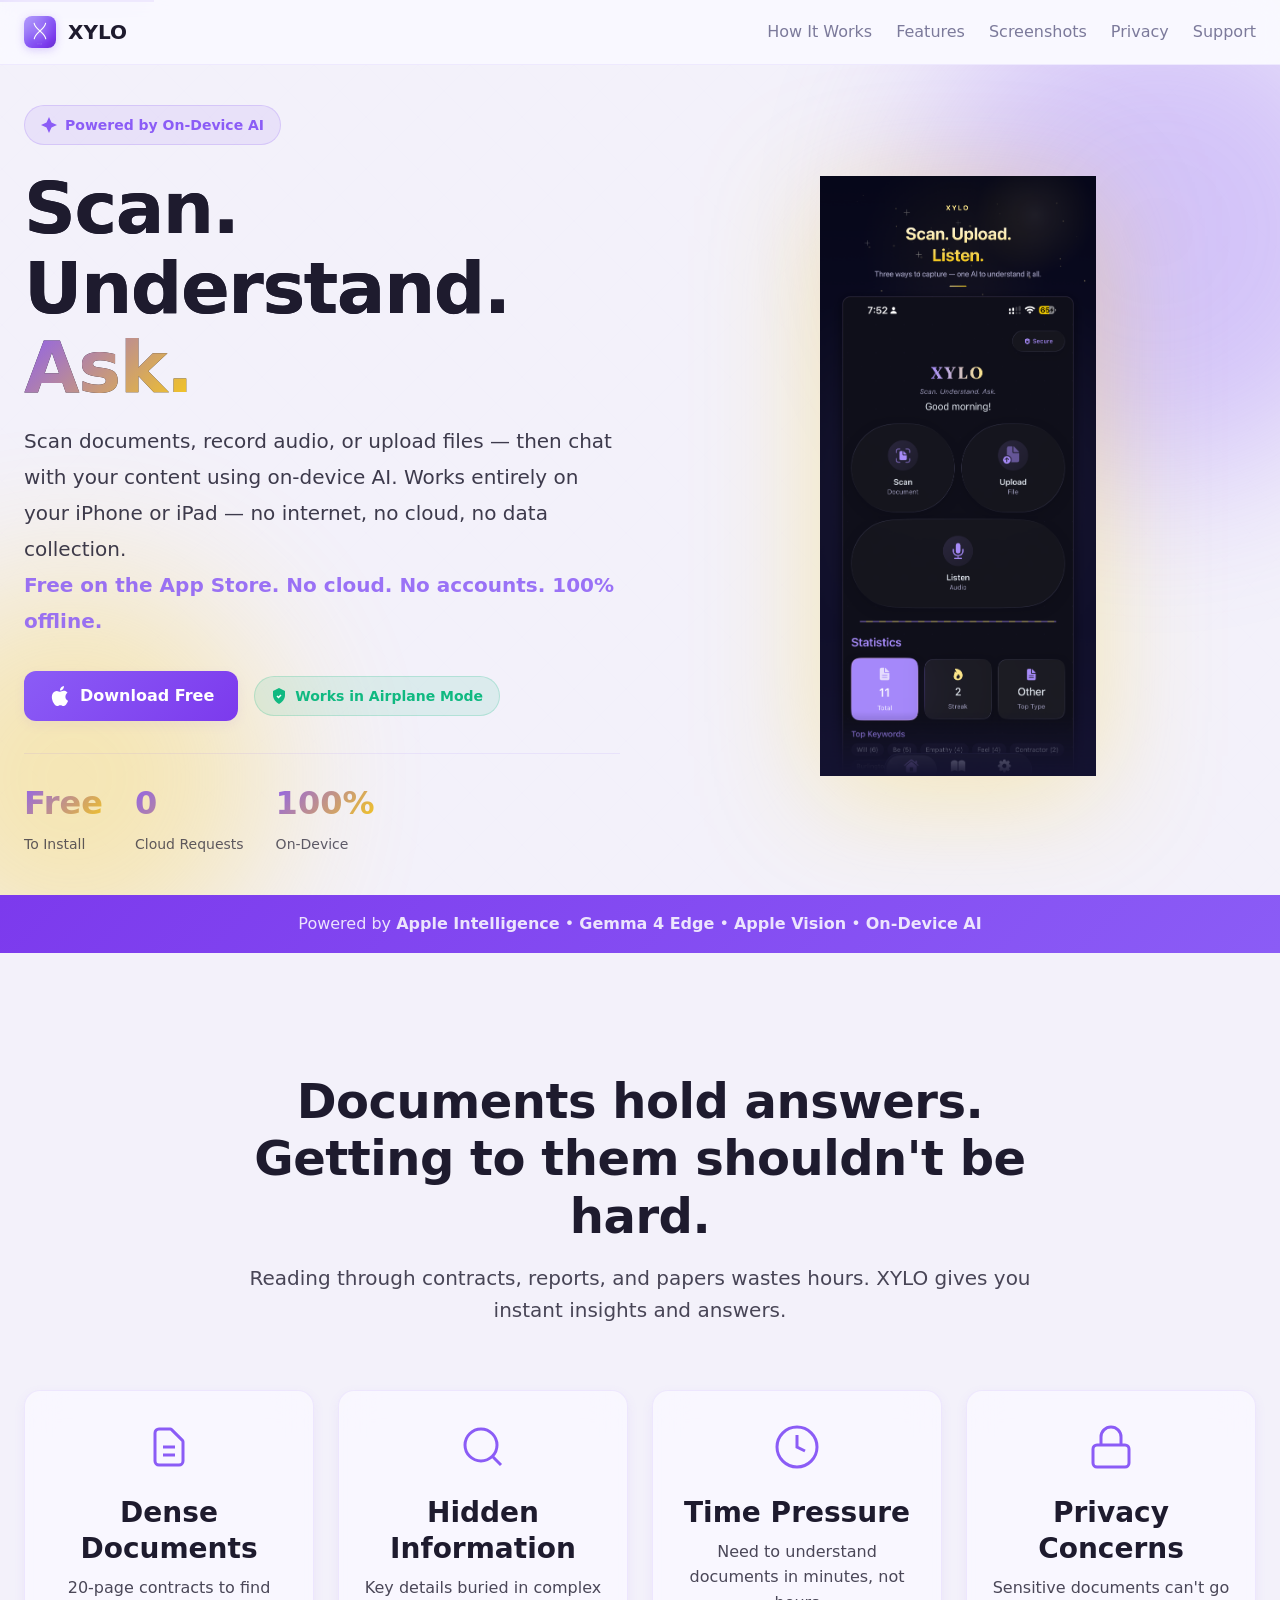
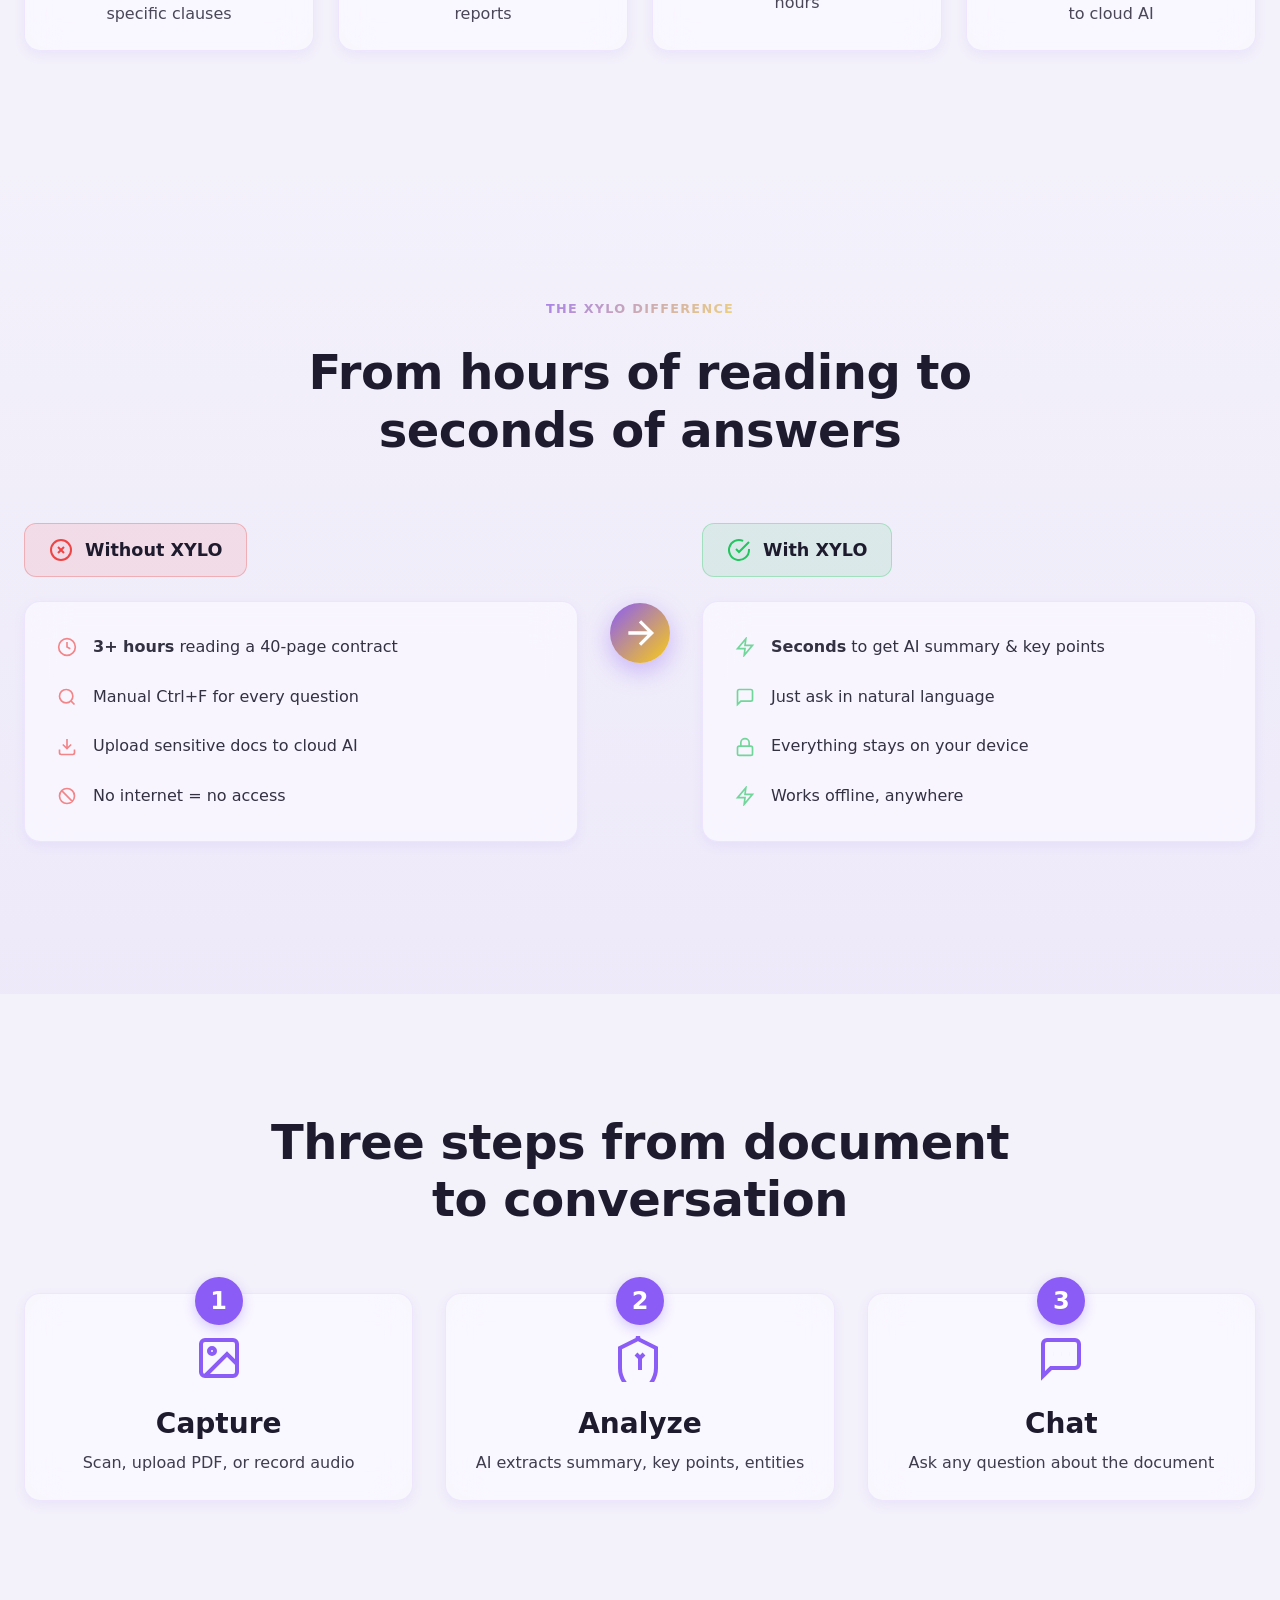
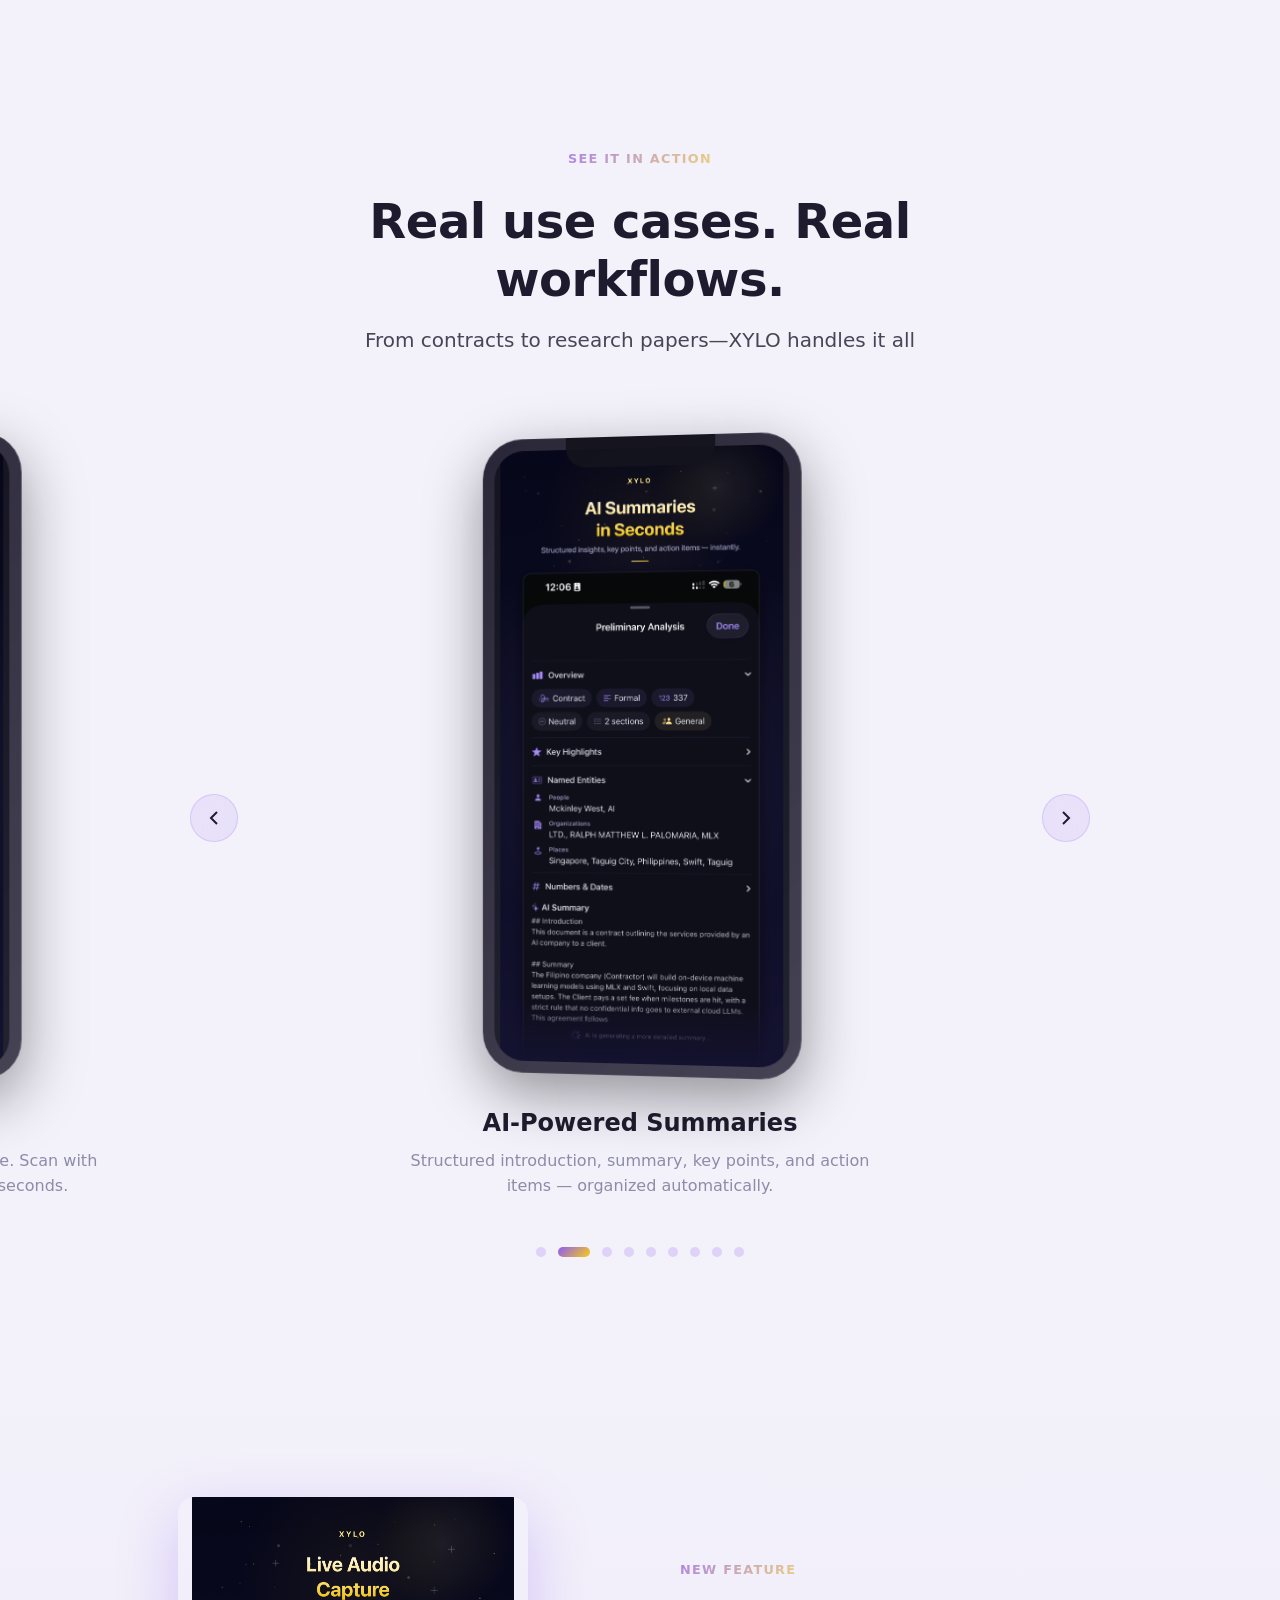
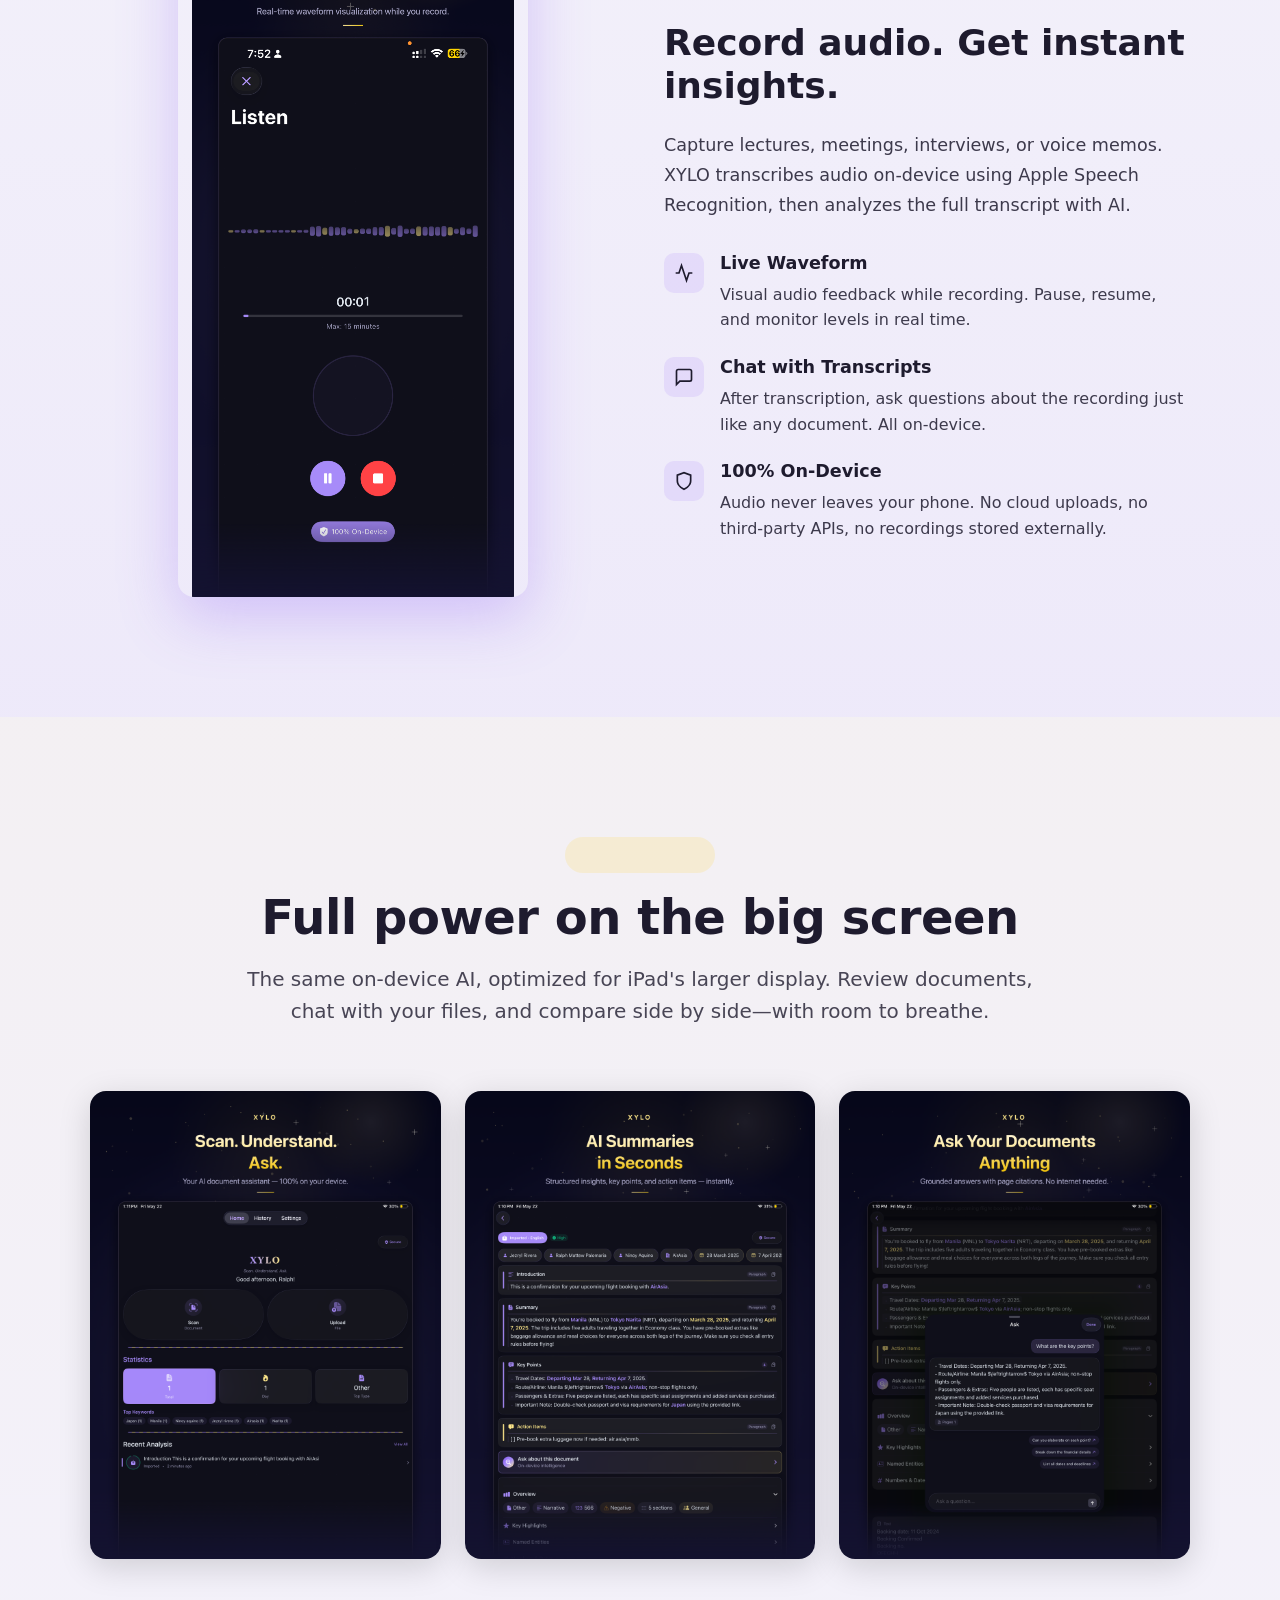
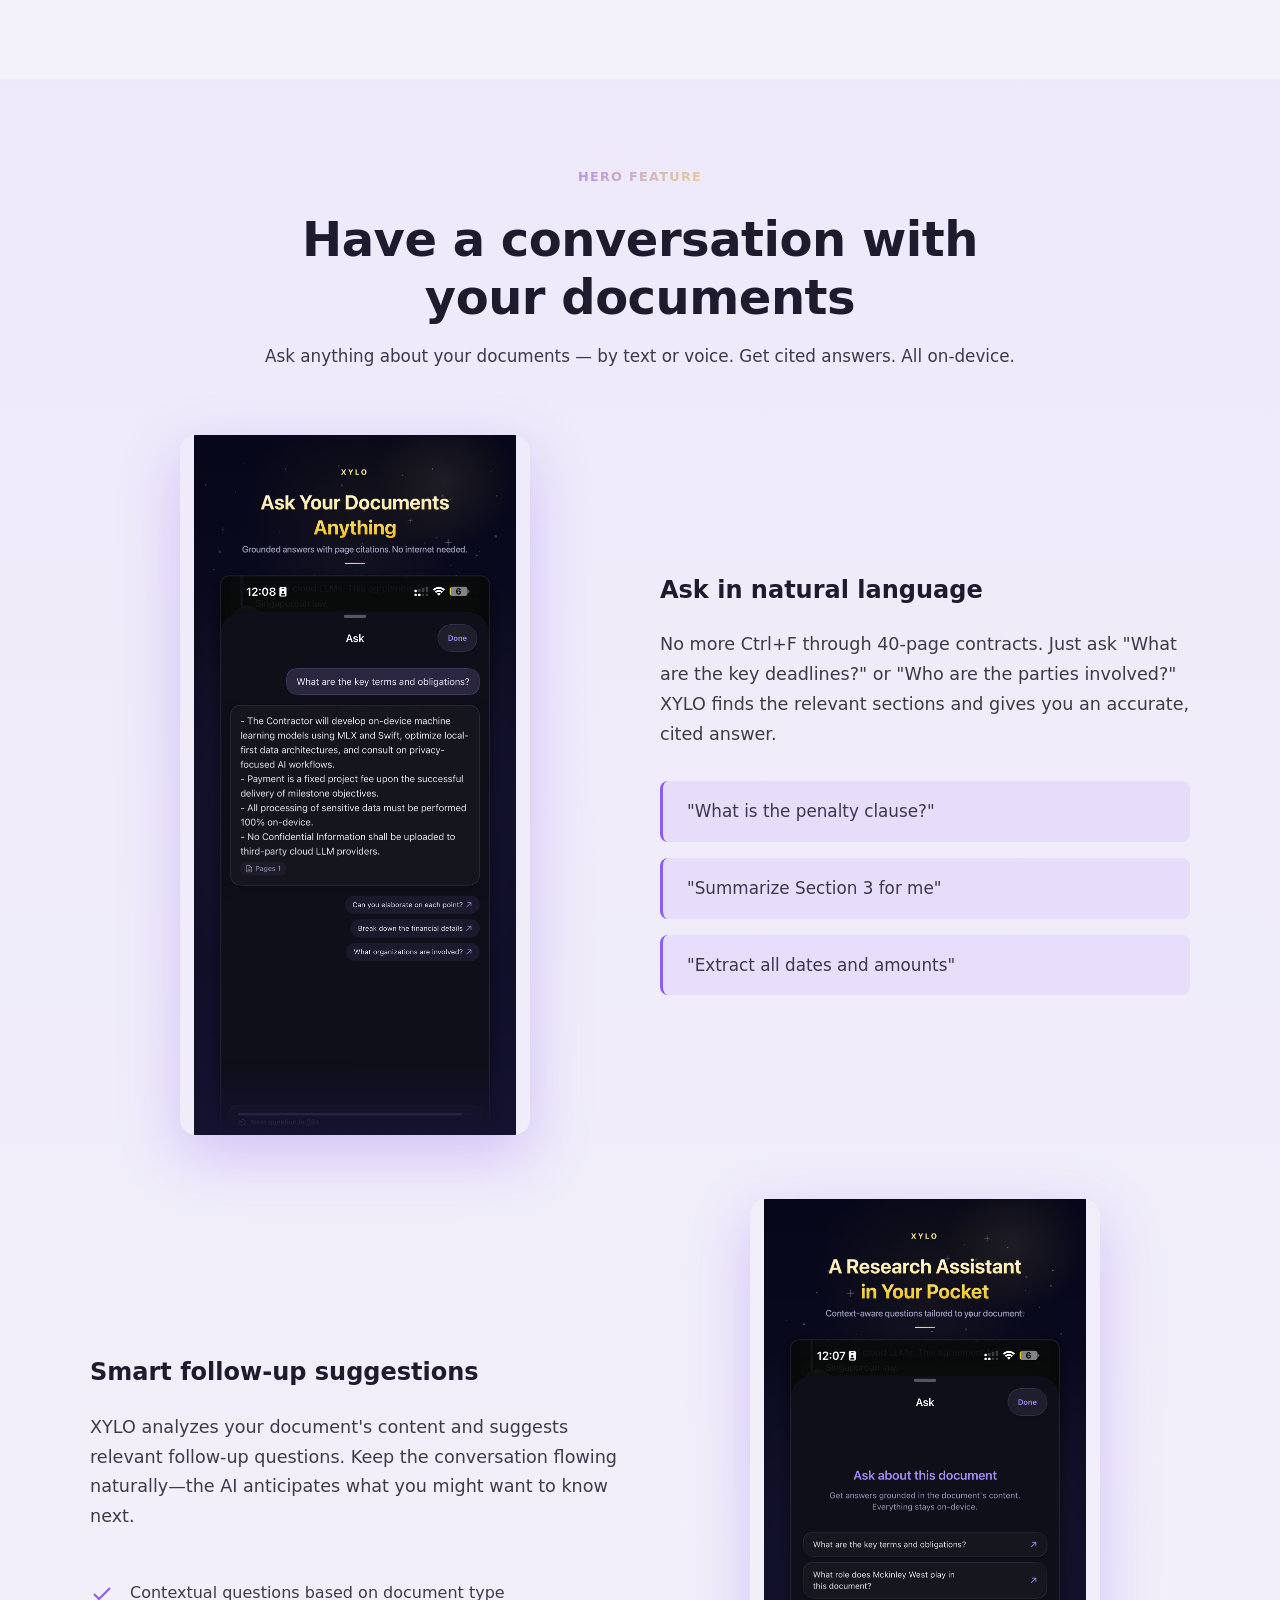
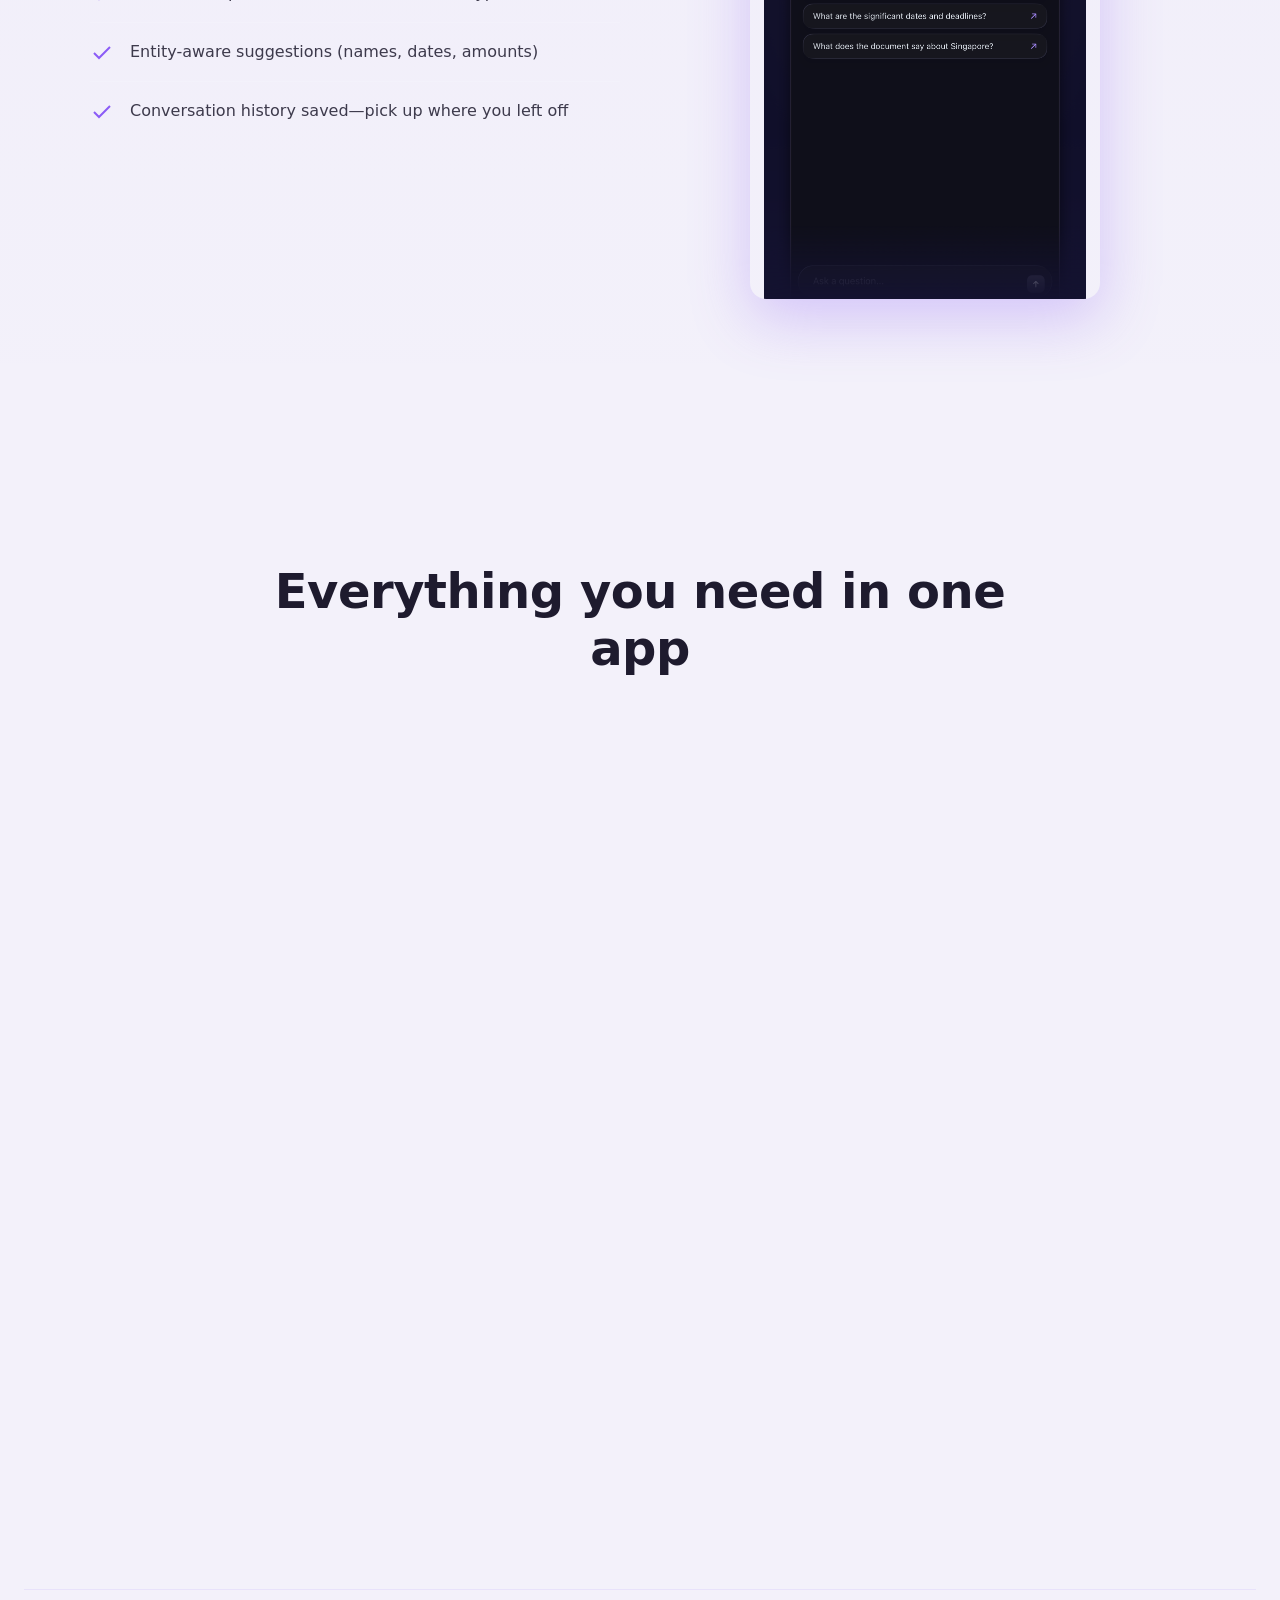
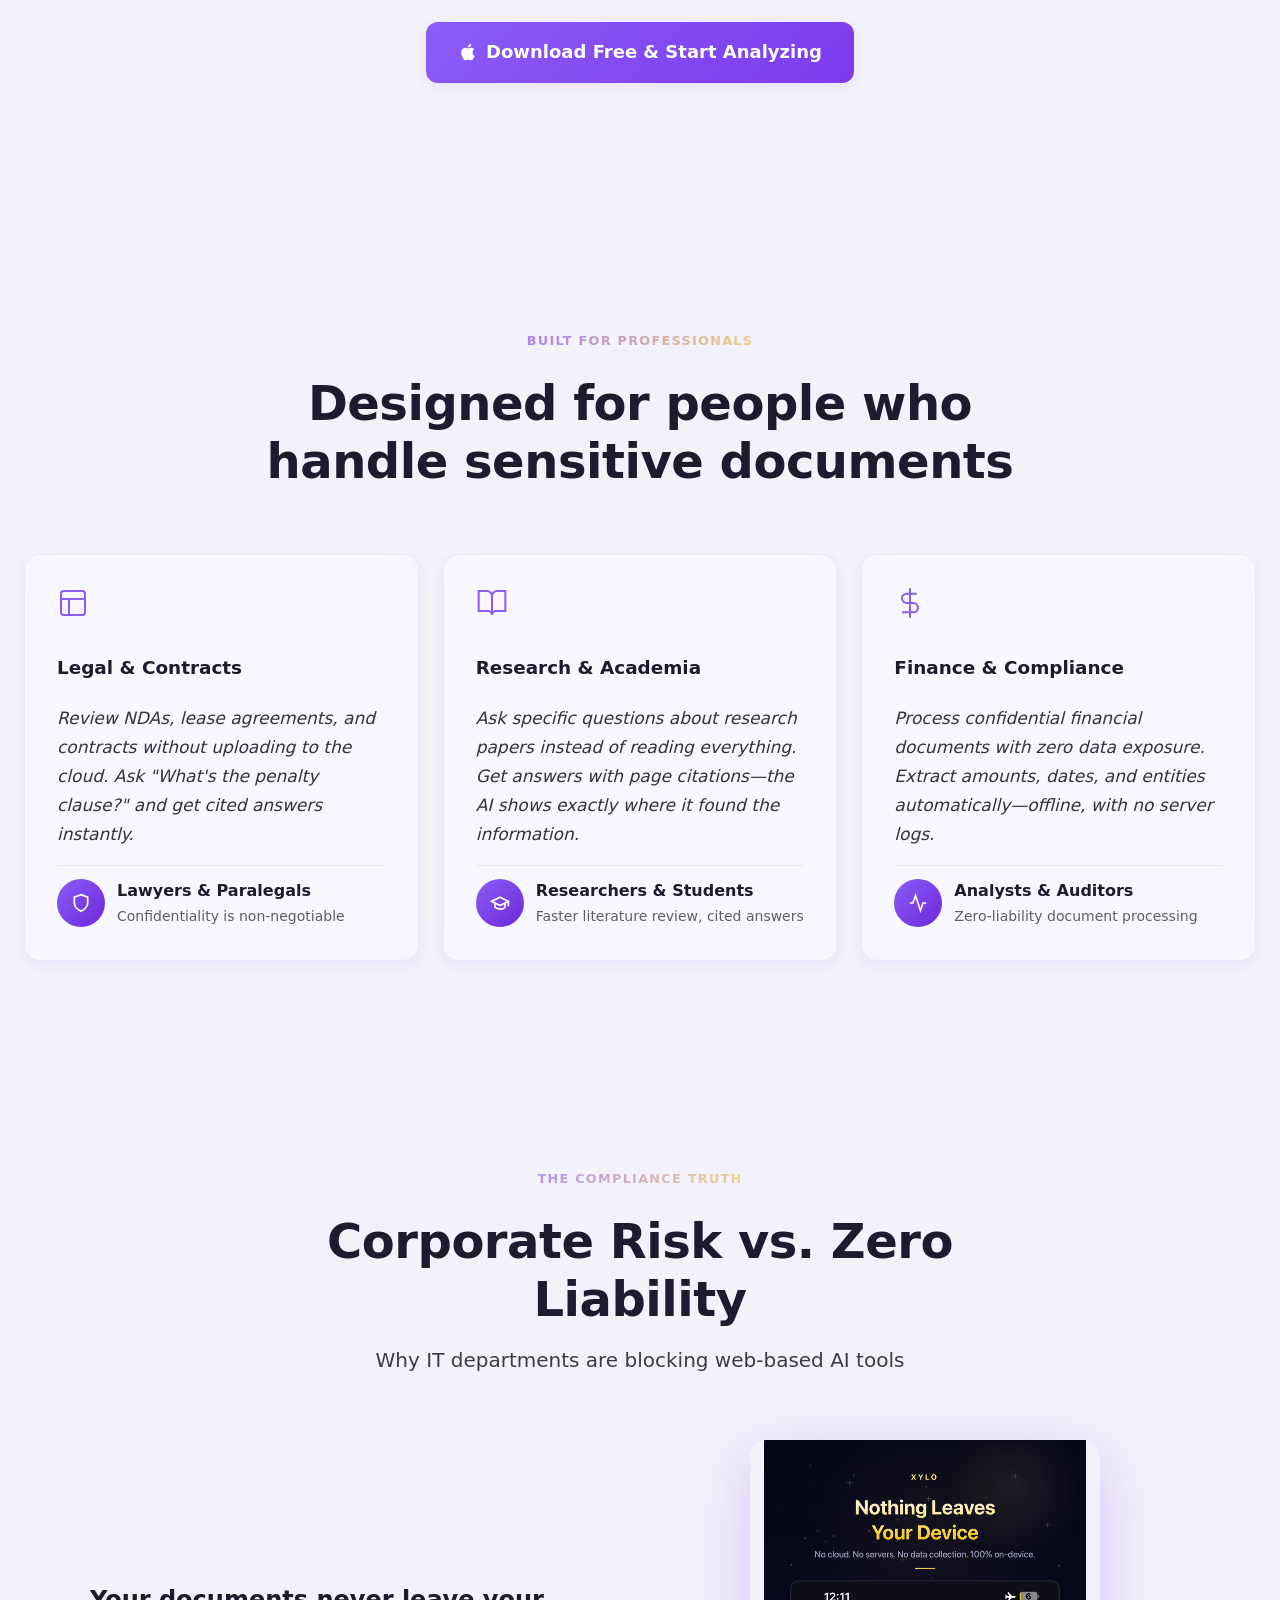
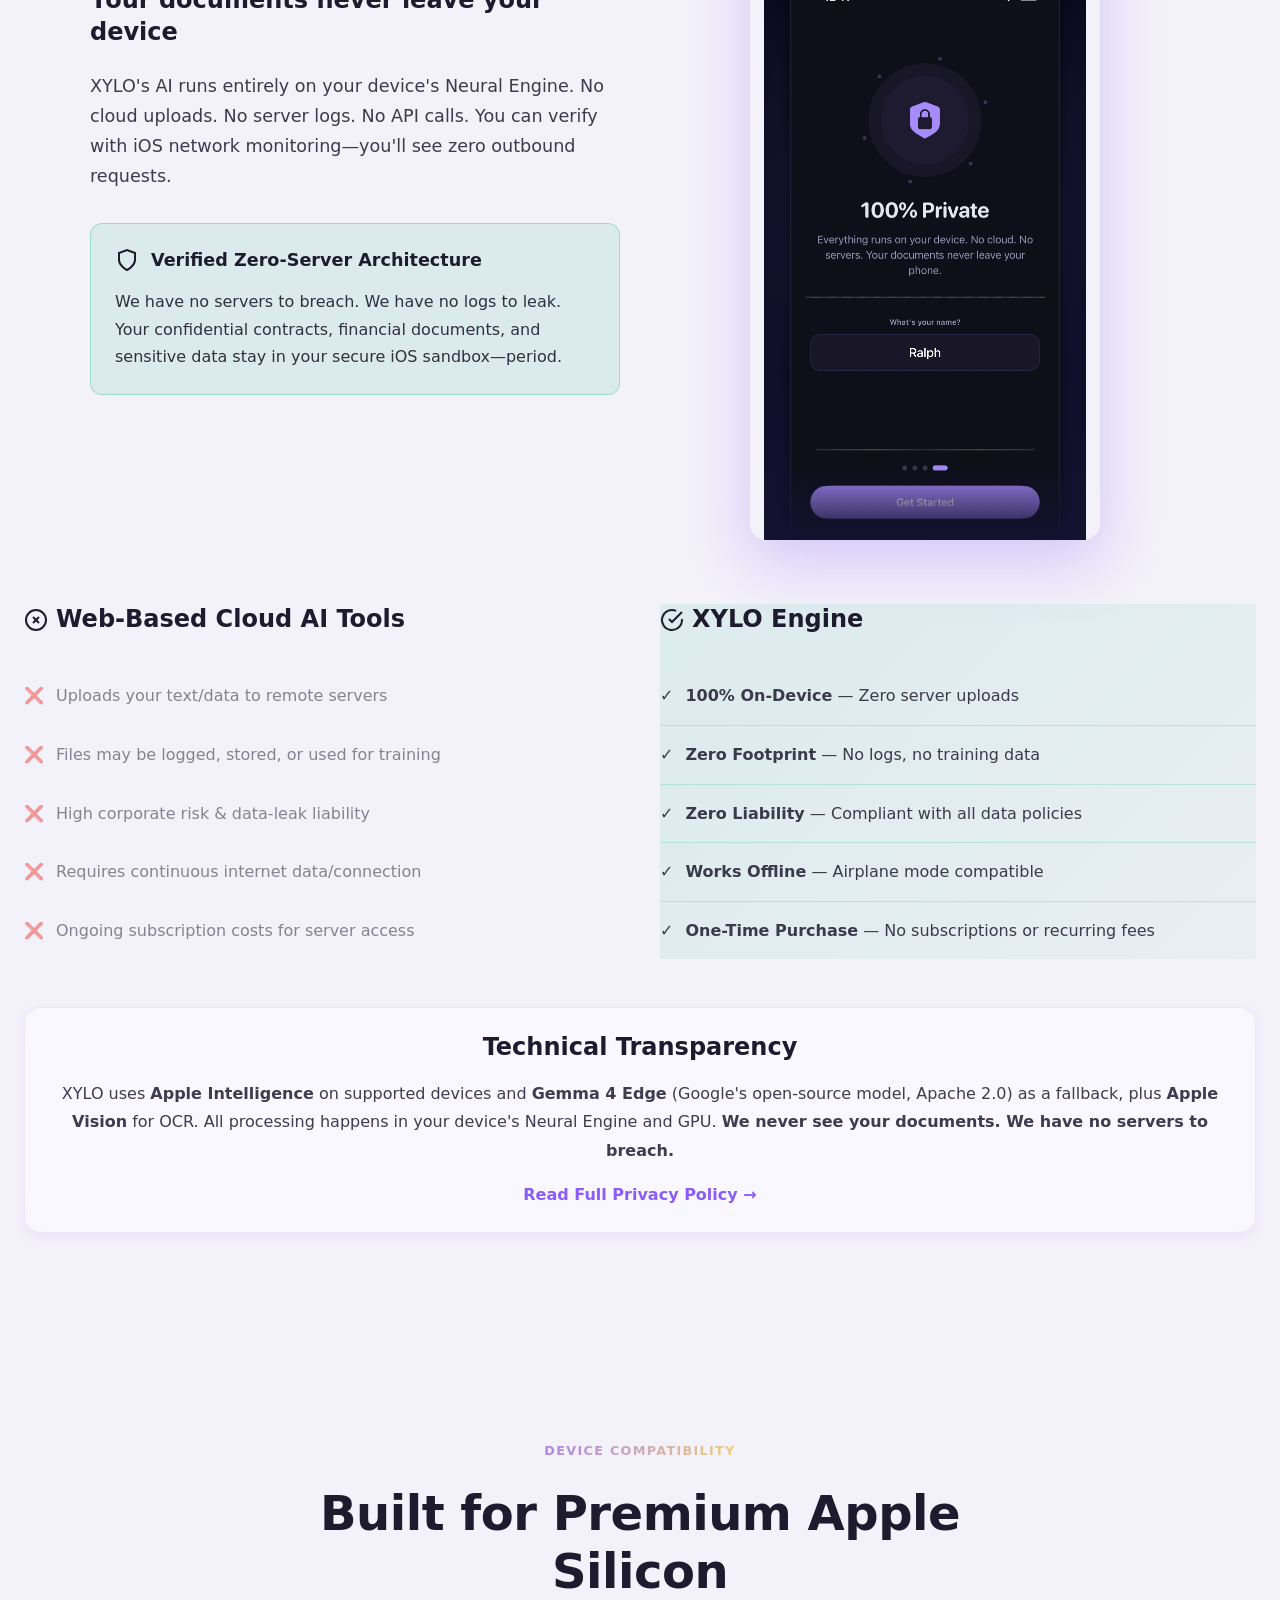
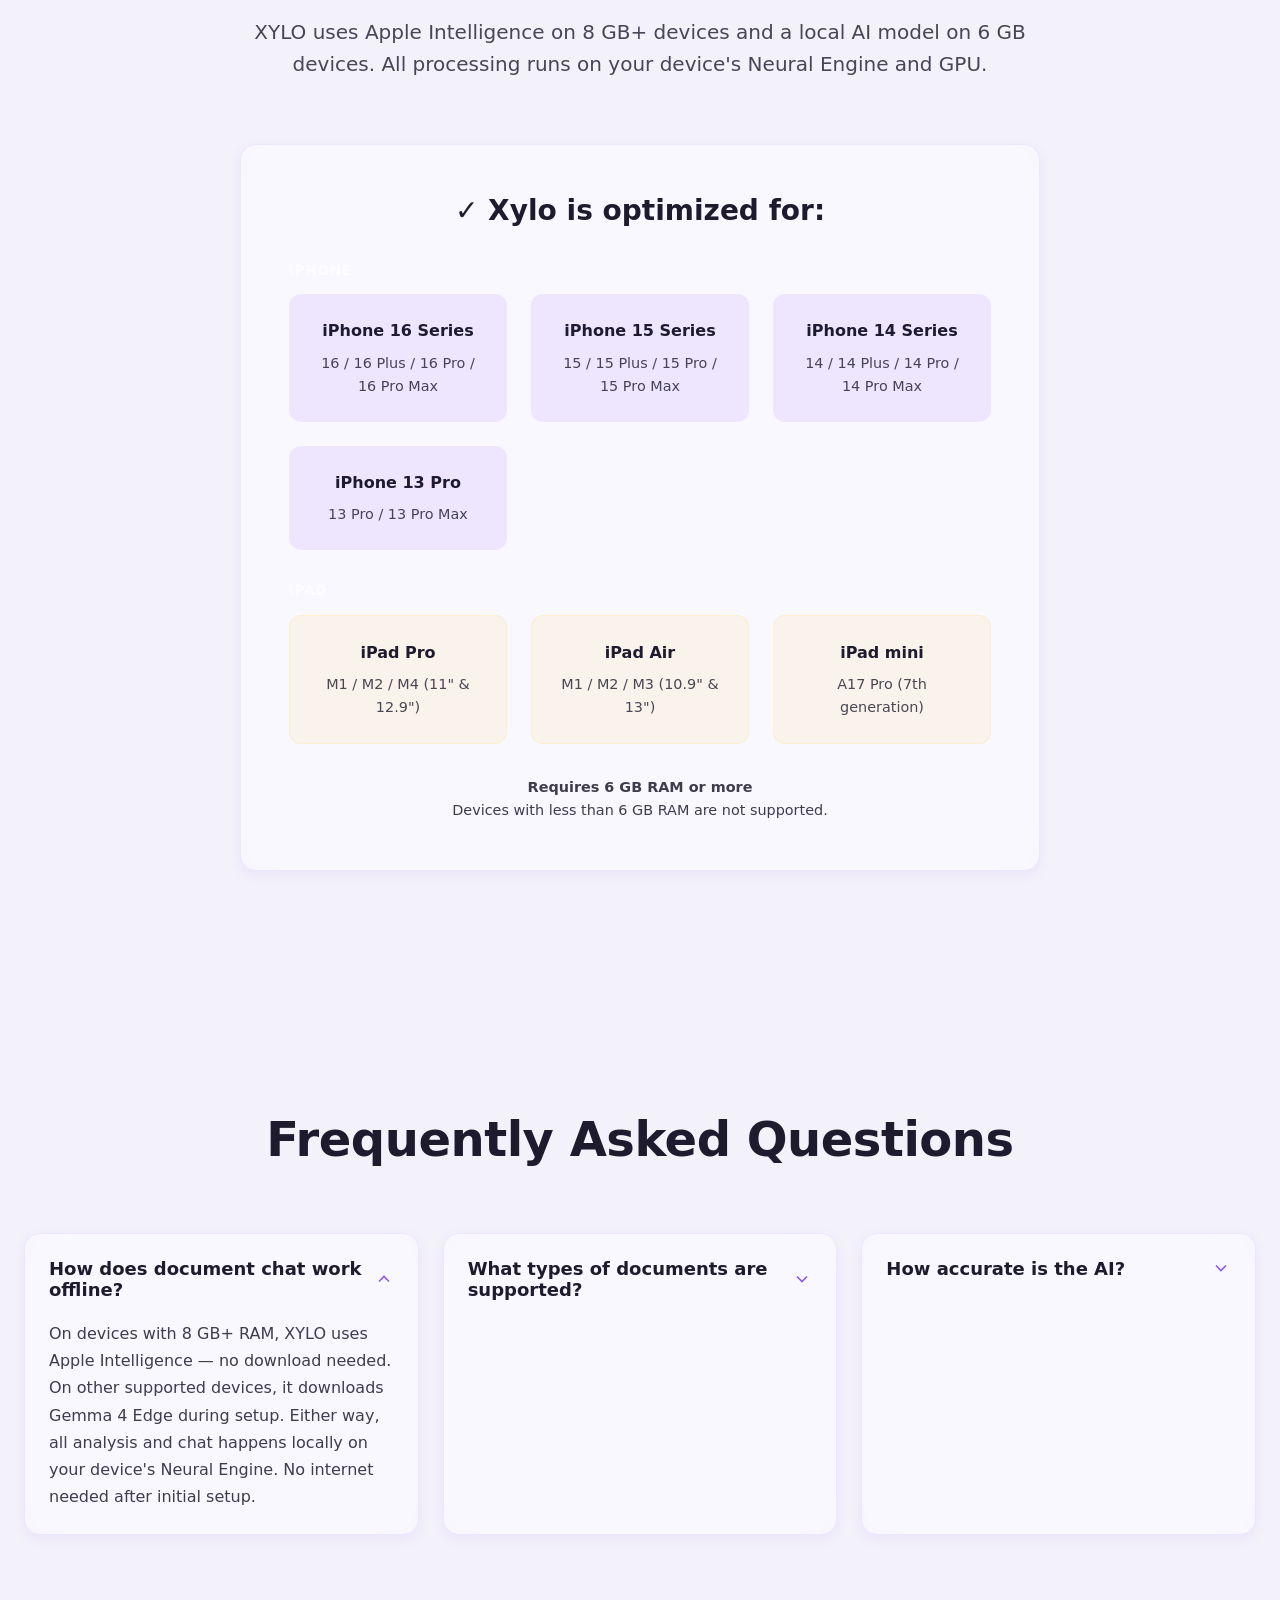
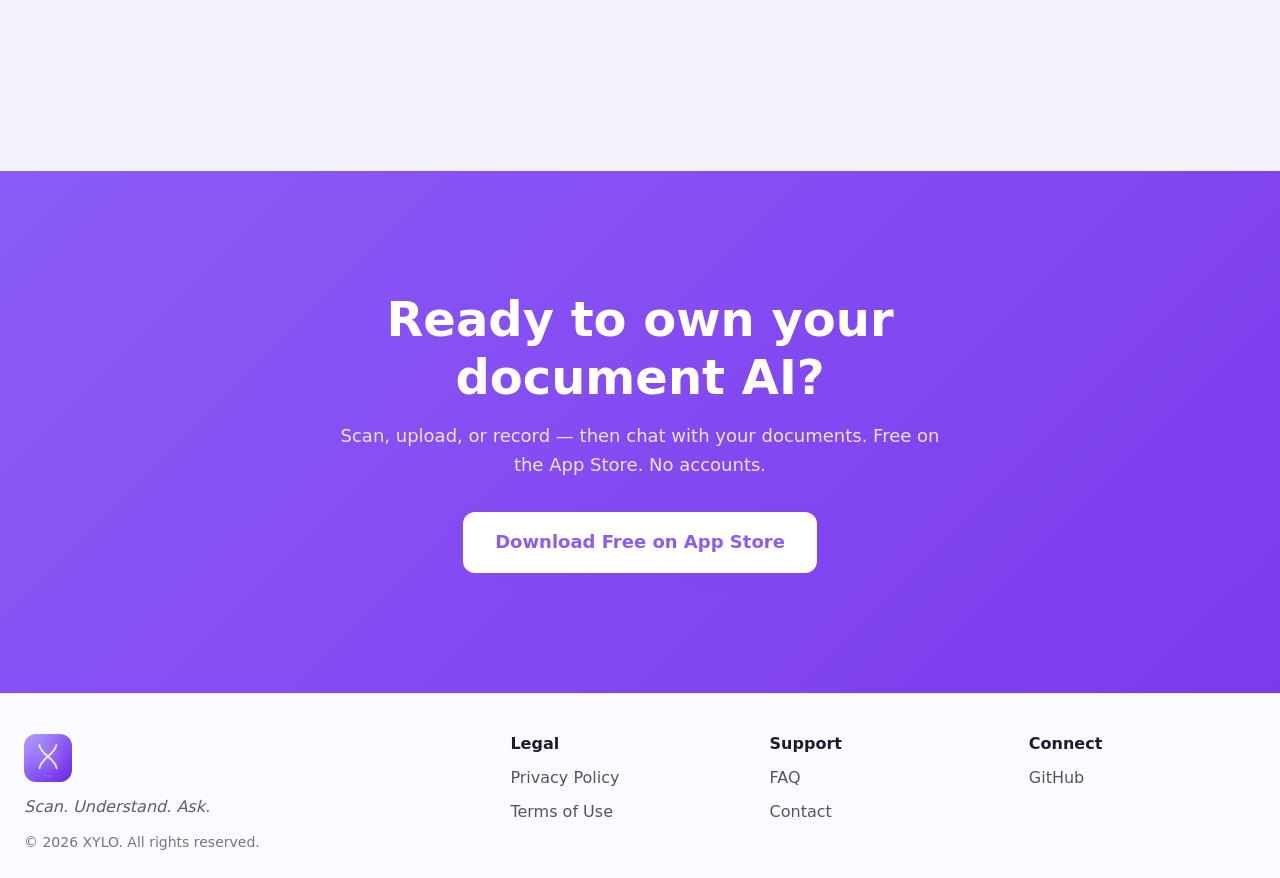
==== index.html @ 3d18b517 "updates" ====
<!DOCTYPE html>
<html lang="en">
<head>
    <meta charset="UTF-8">
    <meta name="viewport" content="width=device-width, initial-scale=1.0">
    <title>XYLO — AI Document Intelligence | Chat with Your Documents</title>
    <meta name="description" content="Scan documents, record audio, or upload files — then chat with your content by text or voice. AI summaries, cited answers, and smart extraction. 100% on-device for iPhone and iPad — no internet, no cloud, no data collection.">
    <meta name="keywords" content="document AI, document chat, PDF AI, on-device AI, privacy, offline AI, document analysis, RAG">
    <meta name="author" content="Ralph Mattew Palomaria">
    <link rel="canonical" href="https://xylo.makata.ai/">

    <!-- Open Graph -->
    <meta property="og:title" content="XYLO — Chat with Your Documents">
    <meta property="og:description" content="AI-powered document intelligence. Scan, understand, and ask questions—all on-device and private.">
    <meta property="og:type" content="website">
    <meta property="og:image" content="https://xylo.makata.ai/assets/img/og-image.jpg">
    <meta property="og:image:width" content="1200">
    <meta property="og:image:height" content="630">
    <meta property="og:url" content="https://xylo.makata.ai/">
    <meta property="og:site_name" content="XYLO">
    <meta property="og:locale" content="en_US">

    <!-- Twitter Card -->
    <meta name="twitter:card" content="summary_large_image">
    <meta name="twitter:title" content="XYLO — Chat with Your Documents">
    <meta name="twitter:description" content="AI-powered document intelligence with on-device chat. Scan, understand, ask questions—100% private.">
    <meta name="twitter:image" content="https://xylo.makata.ai/assets/img/og-image.jpg">

    <!-- Theme & Icons -->
    <meta name="theme-color" content="#8B5CF6">
    <link rel="icon" type="image/png" sizes="32x32" href="assets/img/favicon-32x32.png">
    <link rel="icon" type="image/png" sizes="16x16" href="assets/img/favicon-16x16.png">
    <link rel="apple-touch-icon" sizes="180x180" href="assets/img/apple-touch-icon.png">

    <link rel="stylesheet" href="assets/css/main.css">

    <script type="application/ld+json">
    {
        "@context": "https://schema.org",
        "@type": "SoftwareApplication",
        "name": "XYLO",
        "operatingSystem": "iOS 26.0+ / iPadOS 26.0+",
        "applicationCategory": "ProductivityApplication",
        "url": "https://xylo.makata.ai",
        "downloadUrl": "https://apps.apple.com/us/app/xylo-ai/id6771778565",
        "offers": {
            "@type": "Offer",
            "price": "0",
            "priceCurrency": "USD"
        },
        "description": "AI document intelligence with on-device chat. Scan any document, get instant summaries, then ask questions—all offline and private.",
        "author": { "@type": "Person", "name": "Ralph Mattew Palomaria" },
        "featureList": "Document scanning, AI summary, document chat, voice chat, audio recording, RAG, on-device processing, offline mode, citation sources"
    }
    </script>
</head>
<body>
    <div class="scroll-progress" id="scroll-progress" aria-hidden="true"></div>
    <a href="#features" class="skip-link">Skip to content</a>

    <!-- Navigation -->
    <nav class="site-nav" id="site-nav">
        <div class="nav-inner">
            <a href="./" class="nav-brand">
                <img src="assets/img/app-icon.png" alt="XYLO" class="nav-icon" width="32" height="32">
                XYLO
            </a>
            <button class="nav-toggle" aria-label="Menu" onclick="toggleMenu()">
                <span></span>
                <span></span>
                <span></span>
            </button>
            <ul class="nav-links" id="nav-links">
                <li><a href="#how-it-works">How It Works</a></li>
                <li><a href="#features">Features</a></li>
                <li><a href="#screenshots">Screenshots</a></li>
                <li><a href="#privacy">Privacy</a></li>
                <li><a href="support/">Support</a></li>
            </ul>
        </div>
    </nav>

    <!-- Hero Section -->
    <section class="hero">
        <canvas class="hero-pattern" id="hero-pattern" aria-hidden="true"></canvas>
        <div class="hero-gradient-orb hero-gradient-orb-1"></div>
        <div class="hero-gradient-orb hero-gradient-orb-2"></div>
        <div class="section-inner">
            <div class="hero-content">
                <div class="hero-badge">
                    <svg width="16" height="16" viewBox="0 0 16 16" fill="currentColor">
                        <path d="M8 0L10.5 5.5L16 8L10.5 10.5L8 16L5.5 10.5L0 8L5.5 5.5L8 0Z"/>
                    </svg>
                    <span>Powered by On-Device AI</span>
                </div>
                <h1 class="hero-title">
                    Scan. Understand. <span class="gradient-text">Ask.</span>
                </h1>
                <p class="hero-subtitle">
                    Scan documents, record audio, or upload files — then chat with your content using on-device AI. Works entirely on your iPhone or iPad — no internet, no cloud, no data collection.<br>
                    <strong>Free on the App Store. No cloud. No accounts. 100% offline.</strong>
                </p>
                <div class="hero-cta-group">
                    <a href="https://apps.apple.com/us/app/xylo-ai/id6771778565" class="btn btn-primary app-store-btn" target="_blank" rel="noopener">
                        <svg width="24" height="24" viewBox="0 0 24 24" fill="currentColor">
                            <path d="M18.71 19.5c-.83 1.24-1.71 2.45-3.05 2.47-1.34.03-1.77-.79-3.29-.79-1.53 0-2 .77-3.27.82-1.31.05-2.3-1.32-3.14-2.53C4.25 17 2.94 12.45 4.7 9.39c.87-1.52 2.43-2.48 4.12-2.51 1.28-.02 2.5.87 3.29.87.78 0 2.26-1.07 3.8-.91.65.03 2.47.26 3.64 1.98-.09.06-2.17 1.28-2.15 3.81.03 3.02 2.65 4.03 2.68 4.04-.03.07-.42 1.44-1.38 2.83M13 3.5c.73-.83 1.94-1.46 2.94-1.5.13 1.17-.34 2.35-1.04 3.19-.69.85-1.83 1.51-2.95 1.42-.15-1.15.41-2.35 1.05-3.11z"/>
                        </svg>
                        Download Free
                    </a>
                    <div class="privacy-badge">
                        <svg width="16" height="16" viewBox="0 0 16 16" fill="currentColor">
                            <path d="M8 0L2 3V7C2 11 5 14.5 8 16C11 14.5 14 11 14 7V3L8 0Z"/>
                            <path d="M6 8L7.5 9.5L10 7" stroke="white" stroke-width="1.5" fill="none"/>
                        </svg>
                        Works in Airplane Mode
                    </div>
                </div>
                <div class="hero-stats">
                    <div class="stat-item">
                        <div class="stat-number">Free</div>
                        <div class="stat-label">To Install</div>
                    </div>
                    <div class="stat-item">
                        <div class="stat-number">0</div>
                        <div class="stat-label">Cloud Requests</div>
                    </div>
                    <div class="stat-item">
                        <div class="stat-number">100%</div>
                        <div class="stat-label">On-Device</div>
                    </div>
                </div>
            </div>
            <div class="hero-visual">
                <div class="hero-mockup-container">
                    <img src="assets/img/mockups/01_dashboard.png" alt="XYLO App Interface" class="hero-mockup-image" loading="eager">
                </div>
            </div>
        </div>
    </section>

    <!-- Trust Strip -->
    <section class="trust-strip">
        <div class="section-inner">
            <p class="trust-text">
                Powered by <strong>Apple Intelligence</strong> • <strong>Gemma 4 Edge</strong> • <strong>Apple Vision</strong> • <strong>On-Device AI</strong>
            </p>
        </div>
    </section>

<!-- Problem Section -->
    <section class="problem section">
        <div class="section-inner">
            <div class="section-header">
                <h2 class="section-title">Documents hold answers. Getting to them shouldn't be hard.</h2>
                <p class="section-subtitle">Reading through contracts, reports, and papers wastes hours. XYLO gives you instant insights and answers.</p>
            </div>
            <div class="problem-grid">
                <div class="glass-card problem-card">
                    <div class="problem-icon">
                        <svg width="48" height="48" viewBox="0 0 24 24" fill="none" stroke="currentColor" stroke-width="1.5">
                            <path d="M9 12h6m-6 4h6m2 5H7a2 2 0 01-2-2V5a2 2 0 012-2h5.586a1 1 0 01.707.293l5.414 5.414a1 1 0 01.293.707V19a2 2 0 01-2 2z"/>
                        </svg>
                    </div>
                    <h3>Dense Documents</h3>
                    <p>20-page contracts to find specific clauses</p>
                </div>
                <div class="glass-card problem-card">
                    <div class="problem-icon">
                        <svg width="48" height="48" viewBox="0 0 24 24" fill="none" stroke="currentColor" stroke-width="1.5">
                            <circle cx="11" cy="11" r="8"/>
                            <path d="m21 21-4.35-4.35"/>
                        </svg>
                    </div>
                    <h3>Hidden Information</h3>
                    <p>Key details buried in complex reports</p>
                </div>
                <div class="glass-card problem-card">
                    <div class="problem-icon">
                        <svg width="48" height="48" viewBox="0 0 24 24" fill="none" stroke="currentColor" stroke-width="1.5">
                            <circle cx="12" cy="12" r="10"/>
                            <path d="M12 6v6l4 2"/>
                        </svg>
                    </div>
                    <h3>Time Pressure</h3>
                    <p>Need to understand documents in minutes, not hours</p>
                </div>
                <div class="glass-card problem-card">
                    <div class="problem-icon">
                        <svg width="48" height="48" viewBox="0 0 24 24" fill="none" stroke="currentColor" stroke-width="1.5">
                            <rect x="3" y="11" width="18" height="11" rx="2" ry="2"/>
                            <path d="M7 11V7a5 5 0 0110 0v4"/>
                        </svg>
                    </div>
                    <h3>Privacy Concerns</h3>
                    <p>Sensitive documents can't go to cloud AI</p>
                </div>
            </div>
        </div>
    </section>

<!-- Before/After Comparison -->
    <section class="before-after section">
        <div class="section-inner">
            <div class="section-header">
                <span class="section-badge">The XYLO Difference</span>
                <h2 class="section-title">From hours of reading to seconds of answers</h2>
            </div>
            <div class="comparison-grid">
                <div class="comparison-side comparison-before">
                    <div class="comparison-label">
                        <svg width="24" height="24" viewBox="0 0 24 24" fill="none" stroke="currentColor" stroke-width="2">
                            <circle cx="12" cy="12" r="10"/>
                            <line x1="15" y1="9" x2="9" y2="15"/>
                            <line x1="9" y1="9" x2="15" y2="15"/>
                        </svg>
                        <span>Without XYLO</span>
                    </div>
                    <div class="glass-card comparison-card">
                        <ul class="comparison-list">
                            <li>
                                <svg width="20" height="20" viewBox="0 0 24 24" fill="none" stroke="currentColor" stroke-width="2">
                                    <circle cx="12" cy="12" r="10"/>
                                    <path d="M12 6v6l4 2"/>
                                </svg>
                                <span><strong>3+ hours</strong> reading a 40-page contract</span>
                            </li>
                            <li>
                                <svg width="20" height="20" viewBox="0 0 24 24" fill="none" stroke="currentColor" stroke-width="2">
                                    <circle cx="11" cy="11" r="8"/>
                                    <path d="m21 21-4.35-4.35"/>
                                </svg>
                                <span>Manual Ctrl+F for every question</span>
                            </li>
                            <li>
                                <svg width="20" height="20" viewBox="0 0 24 24" fill="none" stroke="currentColor" stroke-width="2">
                                    <path d="M3 15v4c0 1.1.9 2 2 2h14a2 2 0 002-2v-4M17 9l-5 5-5-5M12 12.8V2.5"/>
                                </svg>
                                <span>Upload sensitive docs to cloud AI</span>
                            </li>
                            <li>
                                <svg width="20" height="20" viewBox="0 0 24 24" fill="none" stroke="currentColor" stroke-width="2">
                                    <path d="M18.364 18.364A9 9 0 005.636 5.636m12.728 12.728A9 9 0 015.636 5.636m12.728 12.728L5.636 5.636"/>
                                </svg>
                                <span>No internet = no access</span>
                            </li>
                        </ul>
                    </div>
                </div>
                <div class="comparison-divider">
                    <div class="comparison-arrow">
                        <svg width="40" height="40" viewBox="0 0 24 24" fill="none" stroke="currentColor" stroke-width="2">
                            <path d="M5 12h14M12 5l7 7-7 7"/>
                        </svg>
                    </div>
                </div>
                <div class="comparison-side comparison-after">
                    <div class="comparison-label comparison-label-success">
                        <svg width="24" height="24" viewBox="0 0 24 24" fill="none" stroke="currentColor" stroke-width="2">
                            <path d="M22 11.08V12a10 10 0 11-5.93-9.14"/>
                            <polyline points="22 4 12 14.01 9 11.01"/>
                        </svg>
                        <span>With XYLO</span>
                    </div>
                    <div class="glass-card comparison-card">
                        <ul class="comparison-list">
                            <li>
                                <svg width="20" height="20" viewBox="0 0 24 24" fill="none" stroke="currentColor" stroke-width="2">
                                    <path d="M13 2L3 14h9l-1 8 10-12h-9l1-8z"/>
                                </svg>
                                <span><strong>Seconds</strong> to get AI summary & key points</span>
                            </li>
                            <li>
                                <svg width="20" height="20" viewBox="0 0 24 24" fill="none" stroke="currentColor" stroke-width="2">
                                    <path d="M21 15a2 2 0 01-2 2H7l-4 4V5a2 2 0 012-2h14a2 2 0 012 2z"/>
                                </svg>
                                <span>Just ask in natural language</span>
                            </li>
                            <li>
                                <svg width="20" height="20" viewBox="0 0 24 24" fill="none" stroke="currentColor" stroke-width="2">
                                    <rect x="3" y="11" width="18" height="11" rx="2" ry="2"/>
                                    <path d="M7 11V7a5 5 0 0110 0v4"/>
                                </svg>
                                <span>Everything stays on your device</span>
                            </li>
                            <li>
                                <svg width="20" height="20" viewBox="0 0 24 24" fill="none" stroke="currentColor" stroke-width="2">
                                    <path d="M13 2L3 14h9l-1 8 10-12h-9l1-8z"/>
                                </svg>
                                <span>Works offline, anywhere</span>
                            </li>
                        </ul>
                    </div>
                </div>
            </div>
        </div>
    </section>

<!-- How It Works -->
    <section class="how-it-works section" id="how-it-works">
        <div class="section-inner">
            <div class="section-header">
                <h2 class="section-title">Three steps from document to conversation</h2>
            </div>
            <div class="steps-grid">
                <div class="step-card">
                    <div class="step-number">1</div>
                    <div class="glass-card">
                        <div class="step-icon">
                            <svg width="48" height="48" viewBox="0 0 24 24" fill="none" stroke="currentColor" stroke-width="2">
                                <rect x="3" y="3" width="18" height="18" rx="2"/>
                                <circle cx="8.5" cy="8.5" r="1.5"/>
                                <path d="M21 15l-5-5L5 21"/>
                            </svg>
                        </div>
                        <h3>Capture</h3>
                        <p>Scan, upload PDF, or record audio</p>
                    </div>
                </div>
                <div class="step-card">
                    <div class="step-number">2</div>
                    <div class="glass-card">
                        <div class="step-icon">
                            <svg width="48" height="48" viewBox="0 0 24 24" fill="none" stroke="currentColor" stroke-width="2">
                                <path d="M12 2L2 7v10c0 5.55 3.84 10.74 9 12 5.16-1.26 9-6.45 9-12V7l-10-5z"/>
                                <path d="M12 12l-2-2m2 2l2-2m-2 2v6"/>
                            </svg>
                        </div>
                        <h3>Analyze</h3>
                        <p>AI extracts summary, key points, entities</p>
                    </div>
                </div>
                <div class="step-card">
                    <div class="step-number">3</div>
                    <div class="glass-card">
                        <div class="step-icon gradient-icon">
                            <svg width="48" height="48" viewBox="0 0 24 24" fill="none" stroke="currentColor" stroke-width="2">
                                <path d="M21 15a2 2 0 0 1-2 2H7l-4 4V5a2 2 0 0 1 2-2h14a2 2 0 0 1 2 2z"/>
                                <path d="M8 10h.01M12 10h.01M16 10h.01"/>
                            </svg>
                        </div>
                        <h3>Chat</h3>
                        <p>Ask any question about the document</p>
                    </div>
                </div>
            </div>
        </div>
    </section>

<!-- Screenshot Carousel -->
    <section class="screenshots section" id="screenshots">
        <div class="section-inner">
            <div class="section-header">
                <span class="section-badge">See It In Action</span>
                <h2 class="section-title">Real use cases. Real workflows.</h2>
                <p class="section-subtitle">From contracts to research papers—XYLO handles it all</p>
            </div>
            <div class="screenshot-carousel">
                <button class="carousel-btn carousel-prev" onclick="moveCarousel(-1)" aria-label="Previous screenshot">
                    <svg width="24" height="24" viewBox="0 0 24 24" fill="none" stroke="currentColor" stroke-width="2">
                        <path d="M15 18l-6-6 6-6"/>
                    </svg>
                </button>
                <div class="carousel-track" id="carousel-track">
                    <div class="carousel-slide active">
                        <div class="screenshot-frame">
                            <div class="screenshot-device">
                                <div class="screenshot-notch"></div>
                                <div class="screenshot-content">
                                    <img src="assets/img/mockups/01_dashboard.png" alt="XYLO Dashboard" loading="lazy">
                                </div>
                            </div>
                        </div>
                        <div class="screenshot-info">
                            <h3>Dashboard Overview</h3>
                            <p>Your command center for document intelligence. Scan with camera or upload PDFs—start analyzing in seconds.</p>
                        </div>
                    </div>
                    <div class="carousel-slide">
                        <div class="screenshot-frame">
                            <div class="screenshot-device">
                                <div class="screenshot-notch"></div>
                                <div class="screenshot-content">
                                    <img src="assets/img/mockups/02_ai_summaries.png" alt="AI Summaries" loading="lazy">
                                </div>
                            </div>
                        </div>
                        <div class="screenshot-info">
                            <h3>AI-Powered Summaries</h3>
                            <p>Structured introduction, summary, key points, and action items — organized automatically.</p>
                        </div>
                    </div>
                    <div class="carousel-slide">
                        <div class="screenshot-frame">
                            <div class="screenshot-device">
                                <div class="screenshot-notch"></div>
                                <div class="screenshot-content">
                                    <img src="assets/img/mockups/03_document_chat.png" alt="Document Chat" loading="lazy">
                                </div>
                            </div>
                        </div>
                        <div class="screenshot-info">
                            <h3>Document Chat</h3>
                            <p>Ask any question about your document. Get answers with page citations—all processed on-device.</p>
                        </div>
                    </div>
                    <div class="carousel-slide">
                        <div class="screenshot-frame">
                            <div class="screenshot-device">
                                <div class="screenshot-notch"></div>
                                <div class="screenshot-content">
                                    <img src="assets/img/mockups/06_chat_suggestions.png" alt="Smart Suggestions" loading="lazy">
                                </div>
                            </div>
                        </div>
                        <div class="screenshot-info">
                            <h3>Smart Suggestions</h3>
                            <p>AI-powered follow-up questions tailored to your document. Keep the conversation going naturally.</p>
                        </div>
                    </div>
                    <div class="carousel-slide">
                        <div class="screenshot-frame">
                            <div class="screenshot-device">
                                <div class="screenshot-notch"></div>
                                <div class="screenshot-content">
                                    <img src="assets/img/mockups/04_intelligence.png" alt="Document Intelligence" loading="lazy">
                                </div>
                            </div>
                        </div>
                        <div class="screenshot-info">
                            <h3>Smart Intelligence</h3>
                            <p>Automatically detect names, dates, amounts, organizations, and sensitive information in seconds.</p>
                        </div>
                    </div>
                    <div class="carousel-slide">
                        <div class="screenshot-frame">
                            <div class="screenshot-device">
                                <div class="screenshot-notch"></div>
                                <div class="screenshot-content">
                                    <img src="assets/img/mockups/07_history.png" alt="History View" loading="lazy">
                                </div>
                            </div>
                        </div>
                        <div class="screenshot-info">
                            <h3>History & Search</h3>
                            <p>All your analyses saved and searchable. Find any document or insight instantly.</p>
                        </div>
                    </div>
                    <div class="carousel-slide">
                        <div class="screenshot-frame">
                            <div class="screenshot-device">
                                <div class="screenshot-notch"></div>
                                <div class="screenshot-content">
                                    <img src="assets/img/mockups/08_compare.png" alt="Document Comparison" loading="lazy">
                                </div>
                            </div>
                        </div>
                        <div class="screenshot-info">
                            <h3>Side-by-Side Comparison</h3>
                            <p>Compare any two documents with shared keyword highlights. Perfect for contract reviews.</p>
                        </div>
                    </div>
                    <div class="carousel-slide">
                        <div class="screenshot-frame">
                            <div class="screenshot-device">
                                <div class="screenshot-notch"></div>
                                <div class="screenshot-content">
                                    <img src="assets/img/mockups/02_listen_idle.png" alt="Audio Recording" loading="lazy">
                                </div>
                            </div>
                        </div>
                        <div class="screenshot-info">
                            <h3>Audio Recording</h3>
                            <p>Record lectures, meetings, or interviews. XYLO transcribes and analyzes audio on-device.</p>
                        </div>
                    </div>
                    <div class="carousel-slide">
                        <div class="screenshot-frame">
                            <div class="screenshot-device">
                                <div class="screenshot-notch"></div>
                                <div class="screenshot-content">
                                    <img src="assets/img/mockups/06_voice_chat.png" alt="Voice Chat" loading="lazy">
                                </div>
                            </div>
                        </div>
                        <div class="screenshot-info">
                            <h3>Voice-Powered Q&A</h3>
                            <p>Talk to your documents. Ask questions naturally and get instant AI-powered answers.</p>
                        </div>
                    </div>
                </div>
                <button class="carousel-btn carousel-next" onclick="moveCarousel(1)" aria-label="Next screenshot">
                    <svg width="24" height="24" viewBox="0 0 24 24" fill="none" stroke="currentColor" stroke-width="2">
                        <path d="M9 18l6-6-6-6"/>
                    </svg>
                </button>
            </div>
            <div class="carousel-dots" id="carousel-dots">
                <button class="carousel-dot active" onclick="goToSlide(0)" aria-label="Go to slide 1"></button>
                <button class="carousel-dot" onclick="goToSlide(1)" aria-label="Go to slide 2"></button>
                <button class="carousel-dot" onclick="goToSlide(2)" aria-label="Go to slide 3"></button>
                <button class="carousel-dot" onclick="goToSlide(3)" aria-label="Go to slide 4"></button>
                <button class="carousel-dot" onclick="goToSlide(4)" aria-label="Go to slide 5"></button>
                <button class="carousel-dot" onclick="goToSlide(5)" aria-label="Go to slide 6"></button>
                <button class="carousel-dot" onclick="goToSlide(6)" aria-label="Go to slide 7"></button>
                <button class="carousel-dot" onclick="goToSlide(7)" aria-label="Go to slide 8"></button>
                <button class="carousel-dot" onclick="goToSlide(8)" aria-label="Go to slide 9"></button>
            </div>
        </div>
    </section>

<!-- Audio Recording Showcase -->
    <section class="audio-recording section" style="background: linear-gradient(180deg, rgba(15, 15, 25, 0), rgba(139, 92, 246, 0.05));">
        <div class="section-inner">
            <div style="display: grid; grid-template-columns: 1fr 1fr; gap: 3rem; align-items: center; max-width: 1100px; margin: 0 auto;">
                <div class="mockup-showcase" style="max-width: 350px;">
                    <img src="assets/img/mockups/03_listen_recording.png" alt="Audio Recording Interface" loading="lazy">
                </div>
                <div>
                    <span class="section-badge">New Feature</span>
                    <h2 style="font-size: clamp(1.75rem, 4vw, 2.25rem); line-height: 1.2; font-weight: 700; margin: 1rem 0 1.5rem;">Record audio. Get instant insights.</h2>
                    <p style="font-size: 1.1rem; line-height: 1.7; color: rgba(255,255,255,0.8); margin-bottom: 2rem;">
                        Capture lectures, meetings, interviews, or voice memos. XYLO transcribes audio on-device using Apple Speech Recognition, then analyzes the full transcript with AI.
                    </p>
                    <div style="display: flex; flex-direction: column; gap: 1.5rem;">
                        <div style="display: flex; gap: 1rem; align-items: start;">
                            <div style="width: 40px; height: 40px; background: rgba(139, 92, 246, 0.2); border-radius: 10px; display: flex; align-items: center; justify-content: center; flex-shrink: 0;">
                                <svg width="20" height="20" viewBox="0 0 24 24" fill="none" stroke="currentColor" stroke-width="2">
                                    <polyline points="22 12 18 12 15 21 9 3 6 12 2 12"/>
                                </svg>
                            </div>
                            <div>
                                <h4 style="margin: 0 0 0.5rem; font-size: 1.1rem;">Live Waveform</h4>
                                <p style="margin: 0; color: rgba(255,255,255,0.7); line-height: 1.6;">Visual audio feedback while recording. Pause, resume, and monitor levels in real time.</p>
                            </div>
                        </div>
                        <div style="display: flex; gap: 1rem; align-items: start;">
                            <div style="width: 40px; height: 40px; background: rgba(139, 92, 246, 0.2); border-radius: 10px; display: flex; align-items: center; justify-content: center; flex-shrink: 0;">
                                <svg width="20" height="20" viewBox="0 0 24 24" fill="none" stroke="currentColor" stroke-width="2">
                                    <path d="M21 15a2 2 0 0 1-2 2H7l-4 4V5a2 2 0 0 1 2-2h14a2 2 0 0 1 2 2z"/>
                                </svg>
                            </div>
                            <div>
                                <h4 style="margin: 0 0 0.5rem; font-size: 1.1rem;">Chat with Transcripts</h4>
                                <p style="margin: 0; color: rgba(255,255,255,0.7); line-height: 1.6;">After transcription, ask questions about the recording just like any document. All on-device.</p>
                            </div>
                        </div>
                        <div style="display: flex; gap: 1rem; align-items: start;">
                            <div style="width: 40px; height: 40px; background: rgba(139, 92, 246, 0.2); border-radius: 10px; display: flex; align-items: center; justify-content: center; flex-shrink: 0;">
                                <svg width="20" height="20" viewBox="0 0 24 24" fill="none" stroke="currentColor" stroke-width="2">
                                    <path d="M12 22s8-4 8-10V5l-8-3-8 3v7c0 6 8 10 8 10z"/>
                                </svg>
                            </div>
                            <div>
                                <h4 style="margin: 0 0 0.5rem; font-size: 1.1rem;">100% On-Device</h4>
                                <p style="margin: 0; color: rgba(255,255,255,0.7); line-height: 1.6;">Audio never leaves your phone. No cloud uploads, no third-party APIs, no recordings stored externally.</p>
                            </div>
                        </div>
                    </div>
                </div>
            </div>
        </div>
    </section>

<!-- iPad Showcase -->
    <section class="ipad-showcase section" style="background: linear-gradient(180deg, rgba(250, 204, 21, 0.03), rgba(15, 15, 25, 0));">
        <div class="section-inner">
            <div class="section-header">
                <span class="section-badge" style="background: rgba(250, 204, 21, 0.15); color: #FACC15;">Also on iPad</span>
                <h2 class="section-title">Full power on the big screen</h2>
                <p class="section-subtitle">The same on-device AI, optimized for iPad's larger display. Review documents, chat with your files, and compare side by side—with room to breathe.</p>
            </div>
            <div style="display: grid; grid-template-columns: repeat(3, 1fr); gap: 1.5rem; max-width: 1100px; margin: 0 auto;">
                <div style="border-radius: 16px; overflow: hidden; box-shadow: 0 8px 32px rgba(0,0,0,0.4);">
                    <img src="assets/img/mockups/ipad/01_hero.png" alt="XYLO on iPad — Dashboard" loading="lazy" style="width: 100%; display: block;">
                </div>
                <div style="border-radius: 16px; overflow: hidden; box-shadow: 0 8px 32px rgba(0,0,0,0.4);">
                    <img src="assets/img/mockups/ipad/02_ai_summaries.png" alt="XYLO on iPad — AI Summaries" loading="lazy" style="width: 100%; display: block;">
                </div>
                <div style="border-radius: 16px; overflow: hidden; box-shadow: 0 8px 32px rgba(0,0,0,0.4);">
                    <img src="assets/img/mockups/ipad/03_document_chat.png" alt="XYLO on iPad — Document Chat" loading="lazy" style="width: 100%; display: block;">
                </div>
            </div>
        </div>
    </section>

<!-- Video Demo Section - Hidden for now -->
    <!-- <section class="video-demo section">
        <div class="section-inner">
            <div class="section-header">
                <span class="section-badge">See It In Motion</span>
                <h2 class="section-title">Watch XYLO in action</h2>
                <p class="section-subtitle">From scan to chat in under 60 seconds</p>
            </div>
            <div class="video-container">
                <div class="glass-card video-wrapper">
                    <div class="video-placeholder" id="video-placeholder">
                        <div class="video-play-btn" onclick="playVideoDemo()">
                            <svg width="80" height="80" viewBox="0 0 24 24" fill="currentColor">
                                <circle cx="12" cy="12" r="10" opacity="0.2"/>
                                <path d="M8 5v14l11-7z"/>
                            </svg>
                        </div>
                        <div class="video-info">
                            <p class="video-duration">60 sec demo</p>
                            <p class="video-description">Scan → Analyze → Chat</p>
                        </div>
                    </div>
                    <div class="video-embed" id="video-embed" style="display: none;">
                        <iframe
                            width="100%"
                            height="100%"
                            src=""
                            title="XYLO Demo Video"
                            frameborder="0"
                            allow="accelerometer; autoplay; clipboard-write; encrypted-media; gyroscope; picture-in-picture"
                            allowfullscreen
                            id="video-iframe"
                        ></iframe>
                    </div>
                </div>
                <div class="video-features">
                    <div class="video-feature-item">
                        <svg width="24" height="24" viewBox="0 0 24 24" fill="none" stroke="currentColor" stroke-width="2">
                            <rect x="3" y="3" width="18" height="18" rx="2"/>
                            <circle cx="8.5" cy="8.5" r="1.5"/>
                            <path d="M21 15l-5-5L5 21"/>
                        </svg>
                        <span>Document capture</span>
                    </div>
                    <div class="video-feature-item">
                        <svg width="24" height="24" viewBox="0 0 24 24" fill="none" stroke="currentColor" stroke-width="2">
                            <path d="M13 2L3 14h9l-1 8 10-12h-9l1-8z"/>
                        </svg>
                        <span>Instant AI analysis</span>
                    </div>
                    <div class="video-feature-item">
                        <svg width="24" height="24" viewBox="0 0 24 24" fill="none" stroke="currentColor" stroke-width="2">
                            <path d="M21 15a2 2 0 01-2 2H7l-4 4V5a2 2 0 012-2h14a2 2 0 012 2z"/>
                        </svg>
                        <span>Natural language Q&A</span>
                    </div>
                </div>
            </div>
        </div>
    </section> -->

<!-- Chat Deep Dive Section -->
    <section class="chat-deepdive section" style="background: linear-gradient(180deg, rgba(139, 92, 246, 0.05), rgba(15, 15, 25, 0));">
        <div class="section-inner">
            <div class="section-header">
                <span class="section-badge">Hero Feature</span>
                <h2 class="section-title">Have a conversation with your documents</h2>
                <p class="section-subtitle">Ask anything about your documents — by text or voice. Get cited answers. All on-device.</p>
            </div>
            
            <!-- Chat Interface Showcase -->
            <div style="display: grid; grid-template-columns: 1fr 1fr; gap: 3rem; align-items: center; max-width: 1100px; margin: 4rem auto;">
                <div class="mockup-showcase" style="max-width: 350px;">
                    <img src="assets/img/mockups/03_document_chat.png" alt="Document Chat Interface" loading="lazy">
                </div>
                <div>
                    <h3 style="font-size: 1.5rem; margin-bottom: 1.5rem;">Ask in natural language</h3>
                    <p style="font-size: 1.1rem; line-height: 1.7; color: rgba(255,255,255,0.8); margin-bottom: 2rem;">
                        No more Ctrl+F through 40-page contracts. Just ask "What are the key deadlines?" or "Who are the parties involved?" XYLO finds the relevant sections and gives you an accurate, cited answer.
                    </p>
                    <div style="display: flex; flex-direction: column; gap: 1rem;">
                        <div style="padding: 1rem 1.5rem; background: rgba(139, 92, 246, 0.1); border-left: 3px solid #8B5CF6; border-radius: 8px;">
                            <p style="margin: 0; color: rgba(255,255,255,0.9);">"What is the penalty clause?"</p>
                        </div>
                        <div style="padding: 1rem 1.5rem; background: rgba(139, 92, 246, 0.1); border-left: 3px solid #8B5CF6; border-radius: 8px;">
                            <p style="margin: 0; color: rgba(255,255,255,0.9);">"Summarize Section 3 for me"</p>
                        </div>
                        <div style="padding: 1rem 1.5rem; background: rgba(139, 92, 246, 0.1); border-left: 3px solid #8B5CF6; border-radius: 8px;">
                            <p style="margin: 0; color: rgba(255,255,255,0.9);">"Extract all dates and amounts"</p>
                        </div>
                    </div>
                </div>
            </div>

            <!-- Smart Suggestions Showcase -->
            <div style="display: grid; grid-template-columns: 1fr 1fr; gap: 3rem; align-items: center; max-width: 1100px; margin: 4rem auto;">
                <div>
                    <h3 style="font-size: 1.5rem; margin-bottom: 1.5rem;">Smart follow-up suggestions</h3>
                    <p style="font-size: 1.1rem; line-height: 1.7; color: rgba(255,255,255,0.8); margin-bottom: 2rem;">
                        XYLO analyzes your document's content and suggests relevant follow-up questions. Keep the conversation flowing naturally—the AI anticipates what you might want to know next.
                    </p>
                    <ul style="list-style: none; padding: 0; margin: 0;">
                        <li style="padding: 1rem 0; display: flex; gap: 1rem; align-items: start; border-bottom: 1px solid rgba(255,255,255,0.1);">
                            <svg width="24" height="24" viewBox="0 0 24 24" fill="none" stroke="currentColor" stroke-width="2" style="color: #8B5CF6; flex-shrink: 0; margin-top: 2px;">
                                <polyline points="20 6 9 17 4 12"/>
                            </svg>
                            <span style="color: rgba(255,255,255,0.9);">Contextual questions based on document type</span>
                        </li>
                        <li style="padding: 1rem 0; display: flex; gap: 1rem; align-items: start; border-bottom: 1px solid rgba(255,255,255,0.1);">
                            <svg width="24" height="24" viewBox="0 0 24 24" fill="none" stroke="currentColor" stroke-width="2" style="color: #8B5CF6; flex-shrink: 0; margin-top: 2px;">
                                <polyline points="20 6 9 17 4 12"/>
                            </svg>
                            <span style="color: rgba(255,255,255,0.9);">Entity-aware suggestions (names, dates, amounts)</span>
                        </li>
                        <li style="padding: 1rem 0; display: flex; gap: 1rem; align-items: start;">
                            <svg width="24" height="24" viewBox="0 0 24 24" fill="none" stroke="currentColor" stroke-width="2" style="color: #8B5CF6; flex-shrink: 0; margin-top: 2px;">
                                <polyline points="20 6 9 17 4 12"/>
                            </svg>
                            <span style="color: rgba(255,255,255,0.9);">Conversation history saved—pick up where you left off</span>
                        </li>
                    </ul>
                </div>
                <div class="mockup-showcase" style="max-width: 350px;">
                    <img src="assets/img/mockups/06_chat_suggestions.png" alt="Smart Suggestions" loading="lazy">
                </div>
            </div>
        </div>
    </section>

<!-- Features Section -->
    <section class="features section" id="features">
        <div class="section-inner">
            <div class="section-header">
                <h2 class="section-title">Everything you need in one app</h2>
            </div>
            <div class="features-grid">
                <div class="glass-card feature-card feature-highlight">
                    <div class="feature-icon gradient-icon">
                        <svg width="32" height="32" viewBox="0 0 24 24" fill="none" stroke="currentColor" stroke-width="2">
                            <path d="M21 15a2 2 0 0 1-2 2H7l-4 4V5a2 2 0 0 1 2-2h14a2 2 0 0 1 2 2z"/>
                        </svg>
                    </div>
                    <h3>Document Chat</h3>
                    <p>Ask anything. Get cited answers. No more searching through pages—just ask "What are the key deadlines?" and get the answer with page citations instantly.</p>
                    <span class="feature-badge">Hero Feature</span>
                </div>
                <div class="glass-card feature-card">
                    <div class="feature-icon">
                        <svg width="32" height="32" viewBox="0 0 24 24" fill="none" stroke="currentColor" stroke-width="2">
                            <path d="M12 2L2 7v10c0 5.55 3.84 10.74 9 12 5.16-1.26 9-6.45 9-12V7l-10-5z"/>
                        </svg>
                    </div>
                    <h3>100% Private</h3>
                    <p>Zero cloud uploads. Zero tracking. Your sensitive documents never leave your phone. Don't trust us? Check iOS network monitor—you'll see zero requests.</p>
                </div>
                <div class="glass-card feature-card">
                    <div class="feature-icon">
                        <svg width="32" height="32" viewBox="0 0 24 24" fill="none" stroke="currentColor" stroke-width="2">
                            <path d="M14 2H6a2 2 0 0 0-2 2v16a2 2 0 0 0 2 2h12a2 2 0 0 0 2-2V8z"/>
                            <polyline points="14 2 14 8 20 8"/>
                        </svg>
                    </div>
                    <h3>Structured Summary</h3>
                    <p>Get the gist in seconds. XYLO generates an <strong>introduction, summary, key points, and action items</strong> — all structured and organized automatically.</p>
                </div>
                <div class="glass-card feature-card">
                    <div class="feature-icon">
                        <svg width="32" height="32" viewBox="0 0 24 24" fill="none" stroke="currentColor" stroke-width="2">
                            <polyline points="22 12 18 12 15 21 9 3 6 12 2 12"/>
                        </svg>
                    </div>
                    <h3>Smart Extraction</h3>
                    <p>Spots names, dates, amounts—the important stuff. No manual highlighting needed. XYLO finds what matters.</p>
                </div>
                <div class="glass-card feature-card">
                    <div class="feature-icon">
                        <svg width="32" height="32" viewBox="0 0 24 24" fill="none" stroke="currentColor" stroke-width="2">
                            <polygon points="13 2 3 14 12 14 11 22 21 10 12 10 13 2"/>
                        </svg>
                    </div>
                    <h3>Offline & Fast</h3>
                    <p>Works on planes, in basements, anywhere. Apple Intelligence devices need no download at all. Others finish a one-time setup, then it's fully offline.</p>
                </div>
                <div class="glass-card feature-card">
                    <div class="feature-icon">
                        <svg width="32" height="32" viewBox="0 0 24 24" fill="none" stroke="currentColor" stroke-width="2">
                            <path d="M12 1a3 3 0 0 0-3 3v8a3 3 0 0 0 6 0V4a3 3 0 0 0-3-3z"/>
                            <path d="M19 10v2a7 7 0 0 1-14 0v-2"/>
                            <line x1="12" y1="19" x2="12" y2="23"/>
                            <line x1="8" y1="23" x2="16" y2="23"/>
                        </svg>
                    </div>
                    <h3>Audio Recording</h3>
                    <p>Record lectures, meetings, or interviews. On-device transcription with live waveform, then AI analysis of the full transcript.</p>
                </div>
                <div class="glass-card feature-card">
                    <div class="feature-icon">
                        <svg width="32" height="32" viewBox="0 0 24 24" fill="none" stroke="currentColor" stroke-width="2">
                            <path d="M13 2H6a2 2 0 0 0-2 2v16a2 2 0 0 0 2 2h12a2 2 0 0 0 2-2V9z"/>
                            <polyline points="13 2 13 9 20 9"/>
                        </svg>
                    </div>
                    <h3>Any Document Type</h3>
                    <p>Contracts, reports, research papers, receipts, forms, manuals—if it's text, XYLO handles it.</p>
                </div>
            </div>
            <div class="section-cta">
                <a href="https://apps.apple.com/us/app/xylo-ai/id6771778565" class="btn btn-primary btn-large" target="_blank" rel="noopener">
                    <svg width="20" height="20" viewBox="0 0 24 24" fill="currentColor">
                        <path d="M18.71 19.5c-.83 1.24-1.71 2.45-3.05 2.47-1.34.03-1.77-.79-3.29-.79-1.53 0-2 .77-3.27.82-1.31.05-2.3-1.32-3.14-2.53C4.25 17 2.94 12.45 4.7 9.39c.87-1.52 2.43-2.48 4.12-2.51 1.28-.02 2.5.87 3.29.87.78 0 2.26-1.07 3.8-.91.65.03 2.47.26 3.64 1.98-.09.06-2.17 1.28-2.15 3.81.03 3.02 2.65 4.03 2.68 4.04-.03.07-.42 1.44-1.38 2.83M13 3.5c.73-.83 1.94-1.46 2.94-1.5.13 1.17-.34 2.35-1.04 3.19-.69.85-1.83 1.51-2.95 1.42-.15-1.15.41-2.35 1.05-3.11z"/>
                    </svg>
                    Download Free & Start Analyzing
                </a>
            </div>
        </div>
    </section>

<!-- Built For Professionals -->
    <section class="testimonials section">
        <div class="section-inner">
            <div class="section-header">
                <span class="section-badge">Built for Professionals</span>
                <h2 class="section-title">Designed for people who handle sensitive documents</h2>
            </div>
            <div class="testimonials-grid">
                <div class="glass-card testimonial-card">
                    <div class="testimonial-stars" style="color: #8B5CF6;">
                        <svg width="32" height="32" viewBox="0 0 24 24" fill="none" stroke="currentColor" stroke-width="1.5"><rect x="3" y="3" width="18" height="18" rx="2"/><path d="M3 9h18"/><path d="M9 21V9"/></svg>
                    </div>
                    <h3 style="font-size: 1.15rem; margin: 0.75rem 0 0.5rem;">Legal & Contracts</h3>
                    <p class="testimonial-text">Review NDAs, lease agreements, and contracts without uploading to the cloud. Ask "What's the penalty clause?" and get cited answers instantly.</p>
                    <div class="testimonial-author">
                        <div class="author-avatar" style="background: linear-gradient(135deg, #8B5CF6, #6D28D9);">
                            <svg width="20" height="20" viewBox="0 0 24 24" fill="none" stroke="white" stroke-width="2"><path d="M12 22s8-4 8-10V5l-8-3-8 3v7c0 6 8 10 8 10z"/></svg>
                        </div>
                        <div class="author-info">
                            <div class="author-name">Lawyers & Paralegals</div>
                            <div class="author-role">Confidentiality is non-negotiable</div>
                        </div>
                    </div>
                </div>
                <div class="glass-card testimonial-card">
                    <div class="testimonial-stars" style="color: #8B5CF6;">
                        <svg width="32" height="32" viewBox="0 0 24 24" fill="none" stroke="currentColor" stroke-width="1.5"><path d="M2 3h6a4 4 0 014 4v14a3 3 0 00-3-3H2z"/><path d="M22 3h-6a4 4 0 00-4 4v14a3 3 0 013-3h7z"/></svg>
                    </div>
                    <h3 style="font-size: 1.15rem; margin: 0.75rem 0 0.5rem;">Research & Academia</h3>
                    <p class="testimonial-text">Ask specific questions about research papers instead of reading everything. Get answers with page citations—the AI shows exactly where it found the information.</p>
                    <div class="testimonial-author">
                        <div class="author-avatar" style="background: linear-gradient(135deg, #8B5CF6, #6D28D9);">
                            <svg width="20" height="20" viewBox="0 0 24 24" fill="none" stroke="white" stroke-width="2"><path d="M22 10v6M2 10l10-5 10 5-10 5z"/><path d="M6 12v5c3 3 10 3 12 0v-5"/></svg>
                        </div>
                        <div class="author-info">
                            <div class="author-name">Researchers & Students</div>
                            <div class="author-role">Faster literature review, cited answers</div>
                        </div>
                    </div>
                </div>
                <div class="glass-card testimonial-card">
                    <div class="testimonial-stars" style="color: #8B5CF6;">
                        <svg width="32" height="32" viewBox="0 0 24 24" fill="none" stroke="currentColor" stroke-width="1.5"><line x1="12" y1="1" x2="12" y2="23"/><path d="M17 5H9.5a3.5 3.5 0 000 7h5a3.5 3.5 0 010 7H6"/></svg>
                    </div>
                    <h3 style="font-size: 1.15rem; margin: 0.75rem 0 0.5rem;">Finance & Compliance</h3>
                    <p class="testimonial-text">Process confidential financial documents with zero data exposure. Extract amounts, dates, and entities automatically—offline, with no server logs.</p>
                    <div class="testimonial-author">
                        <div class="author-avatar" style="background: linear-gradient(135deg, #8B5CF6, #6D28D9);">
                            <svg width="20" height="20" viewBox="0 0 24 24" fill="none" stroke="white" stroke-width="2"><polyline points="22 12 18 12 15 21 9 3 6 12 2 12"/></svg>
                        </div>
                        <div class="author-info">
                            <div class="author-name">Analysts & Auditors</div>
                            <div class="author-role">Zero-liability document processing</div>
                        </div>
                    </div>
                </div>
            </div>
        </div>
    </section>

<section class="privacy-section section" id="privacy">
        <div class="section-inner">
            <div class="section-header">
                <span class="section-badge">The Compliance Truth</span>
                <h2 class="section-title">Corporate Risk vs. Zero Liability</h2>
                <p class="section-subtitle">Why IT departments are blocking web-based AI tools</p>
            </div>
            
            <!-- Privacy Visual Showcase -->
            <div style="display: grid; grid-template-columns: 1fr 1fr; gap: 3rem; align-items: center; max-width: 1100px; margin: 3rem auto;">
                <div>
                    <h3 style="font-size: 1.5rem; margin-bottom: 1.5rem;">Your documents never leave your device</h3>
                    <p style="font-size: 1.1rem; line-height: 1.7; color: rgba(255,255,255,0.8); margin-bottom: 2rem;">
                        XYLO's AI runs entirely on your device's Neural Engine. No cloud uploads. No server logs. No API calls. You can verify with iOS network monitoring—you'll see zero outbound requests.
                    </p>
                    <div style="padding: 1.5rem; background: rgba(16, 185, 129, 0.1); border: 1px solid rgba(16, 185, 129, 0.3); border-radius: 12px;">
                        <h4 style="color: #10B981; margin-bottom: 1rem; font-size: 1.1rem; display: flex; align-items: center; gap: 0.75rem;">
                            <svg width="24" height="24" viewBox="0 0 24 24" fill="none" stroke="currentColor" stroke-width="2">
                                <path d="M12 22s8-4 8-10V5l-8-3-8 3v7c0 6 8 10 8 10z"/>
                            </svg>
                            Verified Zero-Server Architecture
                        </h4>
                        <p style="margin: 0; color: rgba(255,255,255,0.85); line-height: 1.7;">
                            We have no servers to breach. We have no logs to leak. Your confidential contracts, financial documents, and sensitive data stay in your secure iOS sandbox—period.
                        </p>
                    </div>
                </div>
                <div class="mockup-showcase" style="max-width: 350px;">
                    <img src="assets/img/mockups/05_privacy.png" alt="Privacy Architecture" loading="lazy">
                </div>
            </div>
            
            <div class="comparison-grid" style="grid-template-columns: 1fr 1fr; gap: 2rem; margin-top: 4rem;">
                <div class="comparison-column comparison-bad">
                    <h3 style="color: #EF4444; display: flex; align-items: center; gap: 0.5rem;">
                        <svg width="24" height="24" viewBox="0 0 24 24" fill="none" stroke="currentColor" stroke-width="2">
                            <circle cx="12" cy="12" r="10"/>
                            <line x1="15" y1="9" x2="9" y2="15"/>
                            <line x1="9" y1="9" x2="15" y2="15"/>
                        </svg>
                        Web-Based Cloud AI Tools
                    </h3>
                    <ul style="list-style: none; padding: 0; margin-top: 2rem;">
                        <li style="padding: 1rem 0; border-bottom: 1px solid rgba(255,255,255,0.1); display: flex; gap: 0.75rem;">
                            <span style="color: #EF4444; flex-shrink: 0;">❌</span>
                            <span>Uploads your text/data to remote servers</span>
                        </li>
                        <li style="padding: 1rem 0; border-bottom: 1px solid rgba(255,255,255,0.1); display: flex; gap: 0.75rem;">
                            <span style="color: #EF4444; flex-shrink: 0;">❌</span>
                            <span>Files may be logged, stored, or used for training</span>
                        </li>
                        <li style="padding: 1rem 0; border-bottom: 1px solid rgba(255,255,255,0.1); display: flex; gap: 0.75rem;">
                            <span style="color: #EF4444; flex-shrink: 0;">❌</span>
                            <span>High corporate risk & data-leak liability</span>
                        </li>
                        <li style="padding: 1rem 0; border-bottom: 1px solid rgba(255,255,255,0.1); display: flex; gap: 0.75rem;">
                            <span style="color: #EF4444; flex-shrink: 0;">❌</span>
                            <span>Requires continuous internet data/connection</span>
                        </li>
                        <li style="padding: 1rem 0; display: flex; gap: 0.75rem;">
                            <span style="color: #EF4444; flex-shrink: 0;">❌</span>
                            <span>Ongoing subscription costs for server access</span>
                        </li>
                    </ul>
                </div>
                <div class="comparison-column comparison-good" style="background: linear-gradient(135deg, rgba(16, 185, 129, 0.1), rgba(16, 185, 129, 0.05));">
                    <h3 style="color: #10B981; display: flex; align-items: center; gap: 0.5rem;">
                        <svg width="24" height="24" viewBox="0 0 24 24" fill="none" stroke="currentColor" stroke-width="2">
                            <path d="M22 11.08V12a10 10 0 11-5.93-9.14"/>
                            <polyline points="22 4 12 14.01 9 11.01"/>
                        </svg>
                        XYLO Engine
                    </h3>
                    <ul style="list-style: none; padding: 0; margin-top: 2rem;">
                        <li style="padding: 1rem 0; border-bottom: 1px solid rgba(16, 185, 129, 0.2); display: flex; gap: 0.75rem;">
                            <span style="color: #10B981; flex-shrink: 0; font-weight: 700;">✓</span>
                            <span><strong>100% On-Device</strong> — Zero server uploads</span>
                        </li>
                        <li style="padding: 1rem 0; border-bottom: 1px solid rgba(16, 185, 129, 0.2); display: flex; gap: 0.75rem;">
                            <span style="color: #10B981; flex-shrink: 0; font-weight: 700;">✓</span>
                            <span><strong>Zero Footprint</strong> — No logs, no training data</span>
                        </li>
                        <li style="padding: 1rem 0; border-bottom: 1px solid rgba(16, 185, 129, 0.2); display: flex; gap: 0.75rem;">
                            <span style="color: #10B981; flex-shrink: 0; font-weight: 700;">✓</span>
                            <span><strong>Zero Liability</strong> — Compliant with all data policies</span>
                        </li>
                        <li style="padding: 1rem 0; border-bottom: 1px solid rgba(16, 185, 129, 0.2); display: flex; gap: 0.75rem;">
                            <span style="color: #10B981; flex-shrink: 0; font-weight: 700;">✓</span>
                            <span><strong>Works Offline</strong> — Airplane mode compatible</span>
                        </li>
                        <li style="padding: 1rem 0; display: flex; gap: 0.75rem;">
                            <span style="color: #10B981; flex-shrink: 0; font-weight: 700;">✓</span>
                            <span><strong>One-Time Purchase</strong> — No subscriptions or recurring fees</span>
                        </li>
                    </ul>
                </div>
            </div>
            <div class="tech-transparency glass-card" style="margin-top: 3rem;">
                <h3>Technical Transparency</h3>
                <p>XYLO uses <strong>Apple Intelligence</strong> on supported devices and <strong>Gemma 4 Edge</strong> (Google's open-source model, Apache 2.0) as a fallback, plus <strong>Apple Vision</strong> for OCR. All processing happens in your device's Neural Engine and GPU. <strong>We never see your documents. We have no servers to breach.</strong></p>
                <a href="privacy/" class="link-arrow">Read Full Privacy Policy →</a>
            </div>
        </div>
    </section>

    <!-- Hardware Requirements -->
    <section class="hardware-requirements section">
        <div class="section-inner">
            <div class="section-header">
                <span class="section-badge">Device Compatibility</span>
                <h2 class="section-title">Built for Premium Apple Silicon</h2>
                <p class="section-subtitle">XYLO uses Apple Intelligence on 8 GB+ devices and a local AI model on 6 GB devices. All processing runs on your device's Neural Engine and GPU.</p>
            </div>
            <div class="glass-card" style="max-width: 800px; margin: 0 auto; padding: 3rem;">
                <h3 style="margin-bottom: 2rem; text-align: center;">✓ Xylo is optimized for:</h3>

                <h4 style="margin-bottom: 1rem; color: rgba(255,255,255,0.7); font-size: 0.85rem; text-transform: uppercase; letter-spacing: 0.05em;">iPhone</h4>
                <div style="display: grid; grid-template-columns: repeat(auto-fit, minmax(200px, 1fr)); gap: 1.5rem;">
                    <div style="padding: 1.5rem; background: rgba(139, 92, 246, 0.1); border-radius: 12px; text-align: center;">
                        <strong style="color: #A78BFA;">iPhone 16 Series</strong>
                        <p style="font-size: 0.9rem; margin-top: 0.5rem; opacity: 0.8;">16 / 16 Plus / 16 Pro / 16 Pro Max</p>
                    </div>
                    <div style="padding: 1.5rem; background: rgba(139, 92, 246, 0.1); border-radius: 12px; text-align: center;">
                        <strong style="color: #A78BFA;">iPhone 15 Series</strong>
                        <p style="font-size: 0.9rem; margin-top: 0.5rem; opacity: 0.8;">15 / 15 Plus / 15 Pro / 15 Pro Max</p>
                    </div>
                    <div style="padding: 1.5rem; background: rgba(139, 92, 246, 0.1); border-radius: 12px; text-align: center;">
                        <strong style="color: #A78BFA;">iPhone 14 Series</strong>
                        <p style="font-size: 0.9rem; margin-top: 0.5rem; opacity: 0.8;">14 / 14 Plus / 14 Pro / 14 Pro Max</p>
                    </div>
                    <div style="padding: 1.5rem; background: rgba(139, 92, 246, 0.1); border-radius: 12px; text-align: center;">
                        <strong style="color: #A78BFA;">iPhone 13 Pro</strong>
                        <p style="font-size: 0.9rem; margin-top: 0.5rem; opacity: 0.8;">13 Pro / 13 Pro Max</p>
                    </div>
                </div>

                <h4 style="margin: 2rem 0 1rem; color: rgba(255,255,255,0.7); font-size: 0.85rem; text-transform: uppercase; letter-spacing: 0.05em;">iPad</h4>
                <div style="display: grid; grid-template-columns: repeat(auto-fit, minmax(200px, 1fr)); gap: 1.5rem;">
                    <div style="padding: 1.5rem; background: rgba(250, 204, 21, 0.08); border: 1px solid rgba(250, 204, 21, 0.15); border-radius: 12px; text-align: center;">
                        <strong style="color: #FACC15;">iPad Pro</strong>
                        <p style="font-size: 0.9rem; margin-top: 0.5rem; opacity: 0.8;">M1 / M2 / M4 (11" & 12.9")</p>
                    </div>
                    <div style="padding: 1.5rem; background: rgba(250, 204, 21, 0.08); border: 1px solid rgba(250, 204, 21, 0.15); border-radius: 12px; text-align: center;">
                        <strong style="color: #FACC15;">iPad Air</strong>
                        <p style="font-size: 0.9rem; margin-top: 0.5rem; opacity: 0.8;">M1 / M2 / M3 (10.9" & 13")</p>
                    </div>
                    <div style="padding: 1.5rem; background: rgba(250, 204, 21, 0.08); border: 1px solid rgba(250, 204, 21, 0.15); border-radius: 12px; text-align: center;">
                        <strong style="color: #FACC15;">iPad mini</strong>
                        <p style="font-size: 0.9rem; margin-top: 0.5rem; opacity: 0.8;">A17 Pro (7th generation)</p>
                    </div>
                </div>

                <p style="text-align: center; margin-top: 2rem; font-size: 0.9rem; color: rgba(255,255,255,0.6);">
                    <strong>Requires 6 GB RAM or more</strong><br>
                    Devices with less than 6 GB RAM are not supported.
                </p>
            </div>
        </div>
    </section>

    <!-- FAQ Section -->
    <section class="faq section">
        <div class="section-inner">
            <div class="section-header">
                <h2 class="section-title">Frequently Asked Questions</h2>
            </div>
            <div class="faq-grid">
                <div class="faq-item glass-card faq-accordion">
                    <button class="faq-question" onclick="toggleFAQ(this)">
                        <span>How does document chat work offline?</span>
                        <svg class="faq-icon" width="20" height="20" viewBox="0 0 24 24" fill="none" stroke="currentColor" stroke-width="2">
                            <polyline points="6 9 12 15 18 9"/>
                        </svg>
                    </button>
                    <div class="faq-answer">
                        <p>On devices with 8 GB+ RAM, XYLO uses Apple Intelligence — no download needed. On other supported devices, it downloads Gemma 4 Edge during setup. Either way, all analysis and chat happens locally on your device's Neural Engine. No internet needed after initial setup.</p>
                    </div>
                </div>
                <div class="faq-item glass-card faq-accordion">
                    <button class="faq-question" onclick="toggleFAQ(this)">
                        <span>What types of documents are supported?</span>
                        <svg class="faq-icon" width="20" height="20" viewBox="0 0 24 24" fill="none" stroke="currentColor" stroke-width="2">
                            <polyline points="6 9 12 15 18 9"/>
                        </svg>
                    </button>
                    <div class="faq-answer">
                        <p>PDF uploads, camera scans, images, and audio recordings. Supports receipts, contracts, memos, reports, letters, research papers, lectures, meetings, and more. Works with any text-based document or audio content.</p>
                    </div>
                </div>
                <div class="faq-item glass-card faq-accordion">
                    <button class="faq-question" onclick="toggleFAQ(this)">
                        <span>How accurate is the AI?</span>
                        <svg class="faq-icon" width="20" height="20" viewBox="0 0 24 24" fill="none" stroke="currentColor" stroke-width="2">
                            <polyline points="6 9 12 15 18 9"/>
                        </svg>
                    </button>
                    <div class="faq-answer">
                        <p>XYLO uses retrieval-augmented generation (RAG) to ensure answers cite actual document content. It will tell you if an answer isn't in the document.</p>
                    </div>
                </div>
                <div class="faq-item glass-card faq-accordion">
                    <button class="faq-question" onclick="toggleFAQ(this)">
                        <span>What devices does XYLO support?</span>
                        <svg class="faq-icon" width="20" height="20" viewBox="0 0 24 24" fill="none" stroke="currentColor" stroke-width="2">
                            <polyline points="6 9 12 15 18 9"/>
                        </svg>
                    </button>
                    <div class="faq-answer">
                        <p>XYLO requires a device with 6 GB RAM or more running iOS/iPadOS 26.0+. <strong>iPhone:</strong> iPhone 16/15/14 series (all models), iPhone 13 Pro/Pro Max. <strong>iPad:</strong> iPad Pro (M1/M2/M4), iPad Air (M1/M2/M3), iPad mini (7th gen, A17 Pro). On-device AI processing requires premium Apple Silicon performance.</p>
                    </div>
                </div>
                <div class="faq-item glass-card faq-accordion">
                    <button class="faq-question" onclick="toggleFAQ(this)">
                        <span>Is my data really private?</span>
                        <svg class="faq-icon" width="20" height="20" viewBox="0 0 24 24" fill="none" stroke="currentColor" stroke-width="2">
                            <polyline points="6 9 12 15 18 9"/>
                        </svg>
                    </button>
                    <div class="faq-answer">
                        <p>Yes. All document processing happens on-device with zero network communication. The only network activity is a one-time model download (6 GB devices only) and optional in-app purchases via Apple. Delete the app, and all data is gone.</p>
                    </div>
                </div>
                <div class="faq-item glass-card faq-accordion">
                    <button class="faq-question" onclick="toggleFAQ(this)">
                        <span>What language does XYLO support?</span>
                        <svg class="faq-icon" width="20" height="20" viewBox="0 0 24 24" fill="none" stroke="currentColor" stroke-width="2">
                            <polyline points="6 9 12 15 18 9"/>
                        </svg>
                    </button>
                    <div class="faq-answer">
                        <p>XYLO is optimized for English documents and questions. The AI models and analysis pipeline are tuned for English text. Audio recording supports the device's default language for transcription.</p>
                    </div>
                </div>
            </div>
        </div>
    </section>

    <!-- CTA Section -->
    <section class="cta-section section">
        <div class="section-inner">
            <div class="cta-content">
                <h2>Ready to own your document AI?</h2>
                <p>Scan, upload, or record — then chat with your documents. Free on the App Store. No accounts.</p>
                <a href="https://apps.apple.com/us/app/xylo-ai/id6771778565" class="btn btn-primary btn-large" target="_blank" rel="noopener">Download Free on App Store</a>
            </div>
        </div>
    </section>

    <!-- Footer -->
    <footer class="footer">
        <div class="section-inner">
            <div class="footer-grid">
                <div class="footer-brand">
                    <img src="assets/img/app-icon.png" alt="XYLO" width="48" height="48" style="border-radius: 12px;">
                    <p class="footer-tagline">Scan. Understand. Ask.</p>
                    <p class="footer-copyright">© 2026 XYLO. All rights reserved.</p>
                </div>
                <div class="footer-links">
                    <h4>Legal</h4>
                    <ul>
                        <li><a href="privacy/">Privacy Policy</a></li>
                        <li><a href="terms/">Terms of Use</a></li>
                    </ul>
                </div>
                <div class="footer-links">
                    <h4>Support</h4>
                    <ul>
                        <li><a href="support/">FAQ</a></li>
                        <li><a href="mailto:feedback@makata.ai">Contact</a></li>
                    </ul>
                </div>
                <div class="footer-links">
                    <h4>Connect</h4>
                    <ul>
                        <li><a href="https://github.com/ralph-mattew" target="_blank" rel="noopener">GitHub</a></li>
                    </ul>
                </div>
            </div>
        </div>
    </footer>

    <script src="assets/js/main.js"></script>
</body>
</html>
---- assets/css/main.css ----
/* XYLO Main Stylesheet */
/* Design System: Prism (Violet + Electric Gold) */

/* ============================================
   CSS Variables (Design Tokens)
   ============================================ */

:root {
  /* Colors - Light Mode */
  --xylo-primary: #8B5CF6;
  --xylo-primary-light: #A78BFA;
  --xylo-primary-dark: #7C3AED;
  --xylo-accent: #FACC15;
  --xylo-accent-light: #FDE68A;
  --xylo-accent-dark: #EAB308;
  --xylo-surface: #F3F1FA;
  --xylo-card: #FBFAFF;
  --xylo-text: #1E1B2E;
  --xylo-text-secondary: #7C7A9B;
  --xylo-success: #10B981;
  --xylo-error: #EF4444;
  
  /* Spacing */
  --spacing-xs: 4px;
  --spacing-sm: 8px;
  --spacing-md: 12px;
  --spacing-lg: 16px;
  --spacing-xl: 24px;
  --spacing-xxl: 32px;
  --spacing-xxxl: 40px;
  
  /* Border Radius */
  --radius-sm: 8px;
  --radius-md: 12px;
  --radius-lg: 16px;
  --radius-full: 9999px;
  
  /* Typography */
  --font-system: -apple-system, BlinkMacSystemFont, "SF Pro Display", "Segoe UI", system-ui, sans-serif;
  --font-mono: "SF Mono", "Cascadia Code", "Consolas", monospace;
  
  /* Shadows */
  --shadow-sm: 0 1px 2px rgba(139, 92, 246, 0.05);
  --shadow-md: 0 4px 12px rgba(139, 92, 246, 0.08);
  --shadow-lg: 0 8px 32px rgba(139, 92, 246, 0.1);
  --shadow-xl: 0 16px 48px rgba(139, 92, 246, 0.15);
  
  /* Transitions */
  --transition-fast: 150ms cubic-bezier(0.4, 0, 0.2, 1);
  --transition-base: 250ms cubic-bezier(0.4, 0, 0.2, 1);
  --transition-slow: 350ms cubic-bezier(0.4, 0, 0.2, 1);
}

@media (prefers-color-scheme: dark) {
  :root {
    --xylo-primary: #A78BFA;
    --xylo-primary-light: #C4B5FD;
    --xylo-primary-dark: #8B5CF6;
    --xylo-accent: #FDE68A;
    --xylo-accent-light: #FEF3C7;
    --xylo-accent-dark: #FACC15;
    --xylo-surface: #0F0F1A;
    --xylo-card: #1A1A2E;
    --xylo-text: #E2E8F0;
    --xylo-text-secondary: #9B99B8;
    
    --shadow-sm: 0 1px 2px rgba(15, 15, 26, 0.2);
    --shadow-md: 0 4px 12px rgba(15, 15, 26, 0.3);
    --shadow-lg: 0 8px 32px rgba(15, 15, 26, 0.4);
    --shadow-xl: 0 16px 48px rgba(15, 15, 26, 0.5);
  }
}

/* ============================================
   Reset & Base
   ============================================ */

* {
  margin: 0;
  padding: 0;
  box-sizing: border-box;
}

html {
  scroll-behavior: smooth;
  -webkit-font-smoothing: antialiased;
  -moz-osx-font-smoothing: grayscale;
}

body {
  font-family: var(--font-system);
  font-size: 16px;
  line-height: 1.6;
  color: var(--xylo-text);
  background: var(--xylo-surface);
  overflow-x: hidden;
}

::selection {
  background: var(--xylo-primary);
  color: white;
}

/* ============================================
   Typography
   ============================================ */

h1, h2, h3, h4, h5, h6 {
  font-weight: 600;
  line-height: 1.2;
  color: var(--xylo-text);
}

h1 { font-size: clamp(2.5rem, 5vw, 4rem); }
h2 { font-size: clamp(2rem, 4vw, 3rem); }
h3 { font-size: clamp(1.5rem, 3vw, 2rem); }
h4 { font-size: 1.25rem; }

p {
  color: var(--xylo-text);
  opacity: 0.85;
}

strong {
  font-weight: 600;
  color: var(--xylo-text);
  opacity: 1;
}

/* ============================================
   Glass Morphism
   ============================================ */

.glass-card {
  background: rgba(251, 250, 255, 0.7);
  backdrop-filter: blur(20px) saturate(180%);
  -webkit-backdrop-filter: blur(20px) saturate(180%);
  border: 1px solid rgba(139, 92, 246, 0.1);
  border-radius: var(--radius-lg);
  box-shadow: var(--shadow-md);
  padding: var(--spacing-xl);
  transition: all var(--transition-base);
}

@media (prefers-color-scheme: dark) {
  .glass-card {
    background: rgba(26, 26, 46, 0.7);
    border: 1px solid rgba(167, 139, 250, 0.15);
    box-shadow: var(--shadow-lg);
  }
}

.glass-card:hover {
  transform: translateY(-2px);
  box-shadow: var(--shadow-lg);
}

/* ============================================
   Layout
   ============================================ */

.section {
  padding: clamp(3rem, 8vw, 6rem) 0;
  position: relative;
}

.section-inner {
  max-width: 1280px;
  margin: 0 auto;
  padding: 0 var(--spacing-xl);
}

.section-header {
  text-align: center;
  max-width: 800px;
  margin: 0 auto var(--spacing-xxxl);
}

.section-title {
  margin-bottom: var(--spacing-lg);
}

.section-subtitle {
  font-size: 1.125rem;
  color: var(--xylo-text);
  opacity: 0.8;
}

.section-badge {
  display: inline-block;
  padding: var(--spacing-sm) var(--spacing-lg);
  background: var(--xylo-primary);
  color: white;
  border-radius: var(--radius-full);
  font-size: 0.875rem;
  font-weight: 700;
  margin-bottom: var(--spacing-lg);
  letter-spacing: 0.5px;
  text-transform: uppercase;
}

/* ============================================
   Scroll Progress Bar
   ============================================ */

.scroll-progress {
  position: fixed;
  top: 0;
  left: 0;
  width: 0%;
  height: 3px;
  background: linear-gradient(90deg, var(--xylo-primary), var(--xylo-accent));
  z-index: 9999;
  transition: width 100ms linear;
}

.skip-link {
  position: absolute;
  top: -40px;
  left: 0;
  background: var(--xylo-primary);
  color: white;
  padding: var(--spacing-sm) var(--spacing-lg);
  text-decoration: none;
  z-index: 100;
}

.skip-link:focus {
  top: 0;
}

/* ============================================
   Navigation
   ============================================ */

.site-nav {
  position: sticky;
  top: 0;
  z-index: 1000;
  background: rgba(251, 250, 255, 0.8);
  backdrop-filter: blur(20px) saturate(180%);
  -webkit-backdrop-filter: blur(20px) saturate(180%);
  border-bottom: 1px solid rgba(139, 92, 246, 0.1);
  transition: all var(--transition-base);
}

@media (prefers-color-scheme: dark) {
  .site-nav {
    background: rgba(15, 15, 26, 0.8);
    border-bottom: 1px solid rgba(167, 139, 250, 0.15);
  }
}

.nav-inner {
  max-width: 1280px;
  margin: 0 auto;
  padding: var(--spacing-lg) var(--spacing-xl);
  display: flex;
  align-items: center;
  justify-content: space-between;
}

.nav-brand {
  display: flex;
  align-items: center;
  gap: var(--spacing-md);
  font-size: 1.25rem;
  font-weight: 700;
  color: var(--xylo-text);
  text-decoration: none;
  transition: transform var(--transition-fast);
}

.nav-brand:hover {
  transform: scale(1.05);
}

.nav-icon {
  width: 32px;
  height: 32px;
  border-radius: 8px;
  box-shadow: 0 2px 8px rgba(139, 92, 246, 0.3);
}

.nav-toggle {
  display: none;
  flex-direction: column;
  gap: 4px;
  background: none;
  border: none;
  cursor: pointer;
  padding: var(--spacing-sm);
}

.nav-toggle span {
  width: 24px;
  height: 2px;
  background: var(--xylo-text);
  border-radius: 2px;
  transition: all var(--transition-fast);
}

.nav-links {
  display: flex;
  gap: var(--spacing-xl);
  list-style: none;
}

.nav-links a {
  color: var(--xylo-text-secondary);
  text-decoration: none;
  font-weight: 500;
  transition: color var(--transition-fast);
  position: relative;
}

.nav-links a::after {
  content: '';
  position: absolute;
  bottom: -4px;
  left: 0;
  width: 0;
  height: 2px;
  background: var(--xylo-primary);
  transition: width var(--transition-base);
}

.nav-links a:hover {
  color: var(--xylo-primary);
}

.nav-links a:hover::after {
  width: 100%;
}

@media (max-width: 768px) {
  .nav-toggle {
    display: flex;
  }
  
  .nav-links {
    position: absolute;
    top: 100%;
    left: 0;
    right: 0;
    flex-direction: column;
    background: var(--xylo-card);
    padding: var(--spacing-xl);
    gap: var(--spacing-lg);
    border-bottom: 1px solid rgba(139, 92, 246, 0.1);
    display: none;
  }
  
  .nav-links.open {
    display: flex;
  }
}

/* ============================================
   Buttons
   ============================================ */

.btn {
  display: inline-flex;
  align-items: center;
  gap: var(--spacing-sm);
  padding: var(--spacing-md) var(--spacing-xl);
  font-size: 1rem;
  font-weight: 600;
  text-decoration: none;
  border-radius: var(--radius-md);
  border: none;
  cursor: pointer;
  transition: all var(--transition-base);
  min-height: 44px;
}

.btn-primary {
  background: linear-gradient(135deg, var(--xylo-primary), var(--xylo-primary-dark));
  color: white;
  box-shadow: var(--shadow-md);
}

.btn-primary:hover {
  transform: translateY(-2px);
  box-shadow: var(--shadow-lg);
}

.btn-primary:active {
  transform: translateY(0);
}

.btn-large {
  padding: var(--spacing-lg) var(--spacing-xxl);
  font-size: 1.125rem;
}

/* ============================================
   Hero Section
   ============================================ */

.hero {
  position: relative;
  min-height: 90vh;
  display: flex;
  align-items: center;
  overflow: hidden;
  padding: var(--spacing-xxxl) 0;
}

.hero-pattern {
  position: absolute;
  top: 0;
  left: 0;
  width: 100%;
  height: 100%;
  opacity: 0.4;
  pointer-events: none;
}

.hero-gradient-orb {
  position: absolute;
  border-radius: 50%;
  filter: blur(80px);
  opacity: 0.3;
  pointer-events: none;
  animation: float 20s infinite ease-in-out;
}

.hero-gradient-orb-1 {
  width: 500px;
  height: 500px;
  background: var(--xylo-primary);
  top: -10%;
  right: -10%;
  animation-delay: 0s;
}

.hero-gradient-orb-2 {
  width: 400px;
  height: 400px;
  background: var(--xylo-accent);
  bottom: -10%;
  left: -10%;
  animation-delay: 10s;
}

@keyframes float {
  0%, 100% { transform: translate(0, 0) scale(1); }
  33% { transform: translate(30px, -30px) scale(1.1); }
  66% { transform: translate(-20px, 20px) scale(0.9); }
}

.hero .section-inner {
  display: grid;
  grid-template-columns: 1fr 1fr;
  gap: var(--spacing-xxxl);
  align-items: center;
  position: relative;
  z-index: 1;
}

.hero-content {
  max-width: 600px;
}

.hero-badge {
  display: inline-flex;
  align-items: center;
  gap: var(--spacing-sm);
  padding: var(--spacing-sm) var(--spacing-lg);
  background: rgba(139, 92, 246, 0.1);
  border: 1px solid rgba(139, 92, 246, 0.2);
  border-radius: var(--radius-full);
  color: var(--xylo-primary);
  font-size: 0.875rem;
  font-weight: 600;
  margin-bottom: var(--spacing-xl);
}

.hero-title {
  margin-bottom: var(--spacing-lg);
  background: linear-gradient(135deg, var(--xylo-text), var(--xylo-text));
  -webkit-background-clip: text;
  background-clip: text;
}

.gradient-text {
  background: linear-gradient(135deg, var(--xylo-primary), var(--xylo-accent));
  -webkit-background-clip: text;
  -webkit-text-fill-color: transparent;
  background-clip: text;
}

.hero-subtitle {
  font-size: 1.25rem;
  margin-bottom: var(--spacing-xxl);
  line-height: 1.8;
  color: var(--xylo-text);
}

.hero-subtitle strong {
  color: var(--xylo-primary);
  font-weight: 600;
}

.hero-cta-group {
  display: flex;
  flex-wrap: wrap;
  gap: var(--spacing-lg);
  align-items: center;
}

.privacy-badge {
  display: inline-flex;
  align-items: center;
  gap: var(--spacing-sm);
  padding: var(--spacing-sm) var(--spacing-lg);
  background: rgba(16, 185, 129, 0.1);
  border: 1px solid rgba(16, 185, 129, 0.2);
  border-radius: var(--radius-full);
  color: var(--xylo-success);
  font-size: 0.875rem;
  font-weight: 600;
}

.hero-visual {
  position: relative;
}

.hero-card {
  padding: 0;
  overflow: hidden;
  animation: float-card 6s infinite ease-in-out;
}

@keyframes float-card {
  0%, 100% { transform: translateY(0px); }
  50% { transform: translateY(-20px); }
}

.mockup-header {
  display: flex;
  gap: var(--spacing-sm);
  padding: var(--spacing-lg);
  border-bottom: 1px solid rgba(139, 92, 246, 0.1);
}

.mockup-dot {
  width: 12px;
  height: 12px;
  border-radius: 50%;
  background: var(--xylo-text-secondary);
  opacity: 0.3;
}

.chat-preview {
  padding: var(--spacing-xl);
  min-height: 300px;
}

.chat-message {
  margin-bottom: var(--spacing-lg);
  animation: fadeInUp 0.5s ease-out;
}

@keyframes fadeInUp {
  from {
    opacity: 0;
    transform: translateY(10px);
  }
  to {
    opacity: 1;
    transform: translateY(0);
  }
}

.chat-message-user {
  background: rgba(139, 92, 246, 0.1);
  padding: var(--spacing-md) var(--spacing-lg);
  border-radius: var(--radius-md) var(--radius-md) var(--radius-md) 0;
  max-width: 80%;
}

.chat-message-ai {
  background: rgba(250, 204, 21, 0.1);
  padding: var(--spacing-md) var(--spacing-lg);
  border-radius: var(--radius-md) var(--radius-md) 0 var(--radius-md);
  margin-left: auto;
  margin-right: 0;
}

.chat-message p {
  color: var(--xylo-text);
  margin-bottom: var(--spacing-sm);
}

.chat-message ul {
  margin-left: var(--spacing-lg);
  color: var(--xylo-text);
}

.citation {
  display: inline-flex;
  align-items: center;
  gap: 4px;
  margin-top: var(--spacing-sm);
  padding: 4px var(--spacing-sm);
  background: rgba(139, 92, 246, 0.1);
  border-radius: var(--radius-sm);
  font-size: 0.75rem;
  color: var(--xylo-primary);
  font-weight: 600;
}

@media (max-width: 968px) {
  .hero .section-inner {
    grid-template-columns: 1fr;
    gap: var(--spacing-xxl);
  }
  
  .hero-visual {
    order: -1;
  }
}

/* ============================================
   Trust Strip
   ============================================ */

.trust-strip {
  background: linear-gradient(135deg, var(--xylo-primary-dark), var(--xylo-primary));
  padding: var(--spacing-lg) 0;
  text-align: center;
}

.trust-text {
  color: white;
  font-size: 1rem;
  margin: 0;
  font-weight: 500;
}

/* ============================================
   Problem Section
   ============================================ */

.problem-grid {
  display: grid;
  grid-template-columns: repeat(auto-fit, minmax(250px, 1fr));
  gap: var(--spacing-xl);
}

.problem-card {
  text-align: center;
}

.problem-icon {
  width: 64px;
  height: 64px;
  margin: 0 auto var(--spacing-lg);
  display: flex;
  align-items: center;
  justify-content: center;
  color: var(--xylo-primary);
}

.problem-card h3 {
  margin-bottom: var(--spacing-sm);
  color: var(--xylo-text);
  font-weight: 600;
}

.problem-card p {
  color: var(--xylo-text);
  opacity: 0.8;
}

/* ============================================
   Steps Section
   ============================================ */

.steps-grid {
  display: grid;
  grid-template-columns: repeat(auto-fit, minmax(300px, 1fr));
  gap: var(--spacing-xxl);
}

.step-card {
  position: relative;
}

.step-number {
  position: absolute;
  top: -16px;
  left: 50%;
  transform: translateX(-50%);
  width: 48px;
  height: 48px;
  display: flex;
  align-items: center;
  justify-content: center;
  background: var(--xylo-primary);
  color: white;
  border-radius: 50%;
  font-weight: 700;
  font-size: 1.5rem;
  z-index: 1;
  box-shadow: 0 4px 12px rgba(139, 92, 246, 0.3);
}

.step-card .glass-card {
  text-align: center;
  padding-top: var(--spacing-xxl);
}

.step-icon {
  margin: 0 auto var(--spacing-lg);
  width: 64px;
  height: 64px;
  display: flex;
  align-items: center;
  justify-content: center;
  color: var(--xylo-primary);
}

.gradient-icon {
  background: linear-gradient(135deg, var(--xylo-primary), var(--xylo-accent));
  -webkit-background-clip: text;
  -webkit-text-fill-color: transparent;
  background-clip: text;
}

.step-card h3 {
  margin-bottom: var(--spacing-sm);
  color: var(--xylo-text);
  font-weight: 600;
}

.step-card p {
  color: var(--xylo-text);
  opacity: 0.85;
}

/* ============================================
   Chat Demo
   ============================================ */

.demo-container {
  display: grid;
  grid-template-columns: 1fr 1.5fr;
  gap: var(--spacing-xxl);
}

.demo-document h4 {
  margin-bottom: var(--spacing-lg);
  color: var(--xylo-text);
}

.doc-title {
  font-weight: 600;
  color: var(--xylo-text);
  margin-bottom: var(--spacing-sm);
  font-size: 1.125rem;
}

.doc-excerpt {
  font-size: 0.875rem;
  margin-bottom: var(--spacing-lg);
  color: var(--xylo-text);
  opacity: 0.75;
}

.doc-sections {
  display: flex;
  flex-direction: column;
  gap: var(--spacing-sm);
}

.doc-section {
  padding: var(--spacing-sm) var(--spacing-md);
  background: rgba(139, 92, 246, 0.05);
  border-left: 3px solid var(--xylo-primary);
  border-radius: var(--radius-sm);
  font-size: 0.875rem;
  color: var(--xylo-text);
  font-weight: 500;
}

.demo-chat {
  display: flex;
  flex-direction: column;
  min-height: 500px;
}

.chat-messages {
  flex: 1;
  overflow-y: auto;
  margin-bottom: var(--spacing-lg);
}

.chat-input-group {
  display: flex;
  flex-wrap: wrap;
  gap: var(--spacing-sm);
}

.chat-suggestion {
  padding: var(--spacing-sm) var(--spacing-lg);
  background: rgba(139, 92, 246, 0.1);
  border: 1px solid rgba(139, 92, 246, 0.2);
  border-radius: var(--radius-full);
  color: var(--xylo-primary);
  font-size: 0.875rem;
  font-weight: 500;
  cursor: pointer;
  transition: all var(--transition-base);
}

.chat-suggestion:hover {
  background: rgba(139, 92, 246, 0.2);
  transform: translateY(-2px);
}

@media (max-width: 968px) {
  .demo-container {
    grid-template-columns: 1fr;
  }
}

/* ============================================
   Features Grid
   ============================================ */

.features-grid {
  display: grid;
  grid-template-columns: repeat(auto-fit, minmax(300px, 1fr));
  gap: var(--spacing-xl);
}

.feature-card {
  position: relative;
}

.feature-highlight {
  border: 2px solid var(--xylo-primary);
}

.feature-icon {
  width: 48px;
  height: 48px;
  display: flex;
  align-items: center;
  justify-content: center;
  margin-bottom: var(--spacing-lg);
  color: var(--xylo-primary);
}

.feature-card h3 {
  margin-bottom: var(--spacing-sm);
  color: var(--xylo-text);
  font-weight: 600;
}

.feature-card p {
  color: var(--xylo-text);
  opacity: 0.8;
}

.feature-badge {
  position: absolute;
  top: var(--spacing-lg);
  right: var(--spacing-lg);
  padding: 6px var(--spacing-md);
  background: var(--xylo-primary);
  color: white;
  border-radius: var(--radius-sm);
  font-size: 0.75rem;
  font-weight: 700;
  letter-spacing: 0.5px;
  text-transform: uppercase;
}

/* ============================================
   Privacy Section
   ============================================ */

.comparison-grid {
  display: grid;
  grid-template-columns: 1fr 1fr;
  gap: var(--spacing-xxl);
  margin-bottom: var(--spacing-xxl);
}

.comparison-column h3 {
  margin-bottom: var(--spacing-lg);
  color: var(--xylo-text);
  font-weight: 600;
}

.comparison-column ul {
  list-style: none;
}

.comparison-column li {
  padding: var(--spacing-sm) 0;
  color: var(--xylo-text);
  font-weight: 500;
}

.comparison-good li {
  color: var(--xylo-success);
}

.comparison-bad li {
  color: var(--xylo-text);
  opacity: 0.6;
}

.tech-transparency {
  text-align: center;
}

.tech-transparency h3 {
  margin-bottom: var(--spacing-lg);
  color: var(--xylo-text);
  font-weight: 600;
}

.tech-transparency p {
  color: var(--xylo-text);
  opacity: 0.85;
  line-height: 1.8;
}

.link-arrow {
  display: inline-flex;
  align-items: center;
  gap: var(--spacing-sm);
  color: var(--xylo-primary);
  text-decoration: none;
  font-weight: 600;
  margin-top: var(--spacing-lg);
  transition: gap var(--transition-base);
}

.link-arrow:hover {
  gap: var(--spacing-md);
}

@media (max-width: 768px) {
  .comparison-grid {
    grid-template-columns: 1fr;
  }
}

/* ============================================
   Pricing Section
   ============================================ */

.pricing-card {
  max-width: 500px;
  margin: 0 auto;
  text-align: center;
  border: 2px solid var(--xylo-primary);
  position: relative;
}

.pricing-badge {
  position: absolute;
  top: -16px;
  left: 50%;
  transform: translateX(-50%);
  padding: 6px var(--spacing-lg);
  background: var(--xylo-primary);
  color: white;
  border-radius: var(--radius-full);
  font-size: 0.875rem;
  font-weight: 700;
  letter-spacing: 0.5px;
  text-transform: uppercase;
}

.pricing-title {
  margin-bottom: var(--spacing-lg);
}

.pricing-price {
  display: flex;
  align-items: flex-start;
  justify-content: center;
  margin-bottom: var(--spacing-sm);
}

.price-currency {
  font-size: 2rem;
  margin-top: 8px;
  color: var(--xylo-primary);
}

.price-amount {
  font-size: 4rem;
  font-weight: 700;
  background: linear-gradient(135deg, var(--xylo-primary), var(--xylo-accent));
  -webkit-background-clip: text;
  -webkit-text-fill-color: transparent;
  background-clip: text;
}

.pricing-subtitle {
  margin-bottom: var(--spacing-xxl);
  font-size: 1.125rem;
  color: var(--xylo-text);
  opacity: 0.85;
}

.pricing-features {
  list-style: none;
  margin-bottom: var(--spacing-xxl);
  text-align: left;
}

.pricing-features li {
  display: flex;
  align-items: center;
  gap: var(--spacing-md);
  padding: var(--spacing-md) 0;
  color: var(--xylo-text);
  font-weight: 500;
}

.pricing-features svg {
  color: var(--xylo-success);
  flex-shrink: 0;
}

.pricing-note {
  margin-top: var(--spacing-lg);
  font-size: 0.875rem;
  color: var(--xylo-text);
  opacity: 0.75;
}

.pricing-comparison {
  text-align: center;
  margin-top: var(--spacing-xxl);
}

.comparison-text {
  color: var(--xylo-text);
  opacity: 0.85;
  line-height: 2;
  font-weight: 500;
}

/* ============================================
   FAQ Section
   ============================================ */

.faq-grid {
  display: grid;
  grid-template-columns: repeat(auto-fit, minmax(350px, 1fr));
  gap: var(--spacing-xl);
}

.faq-item h3 {
  margin-bottom: var(--spacing-md);
  font-size: 1.125rem;
  color: var(--xylo-text);
  font-weight: 600;
}

.faq-item p {
  color: var(--xylo-text);
  opacity: 0.85;
  line-height: 1.7;
}

/* ============================================
   CTA Section
   ============================================ */

.cta-section {
  background: linear-gradient(135deg, var(--xylo-primary), var(--xylo-primary-dark));
  color: white;
}

.cta-content {
  text-align: center;
  max-width: 600px;
  margin: 0 auto;
}

.cta-content h2 {
  color: white;
  margin-bottom: var(--spacing-lg);
}

.cta-content p {
  color: rgba(255, 255, 255, 0.95);
  font-size: 1.125rem;
  margin-bottom: var(--spacing-xxl);
}

.cta-section .btn-primary {
  background: white;
  color: var(--xylo-primary);
  font-weight: 700;
}

.cta-section .btn-primary:hover {
  background: rgba(255, 255, 255, 0.95);
  transform: translateY(-2px);
}

/* ============================================
   Footer
   ============================================ */

.footer {
  background: var(--xylo-card);
  border-top: 1px solid rgba(139, 92, 246, 0.1);
  padding: var(--spacing-xxxl) 0 var(--spacing-xl);
}

.footer-grid {
  display: grid;
  grid-template-columns: 2fr repeat(3, 1fr);
  gap: var(--spacing-xxl);
}

.footer-brand {
  display: flex;
  flex-direction: column;
  gap: var(--spacing-md);
}

.footer-tagline {
  color: var(--xylo-text);
  font-style: italic;
  opacity: 0.7;
}

.footer-copyright {
  color: var(--xylo-text);
  font-size: 0.875rem;
  opacity: 0.6;
}

.footer-links h4 {
  margin-bottom: var(--spacing-md);
  font-size: 1rem;
  color: var(--xylo-text);
  font-weight: 600;
}

.footer-links ul {
  list-style: none;
}

.footer-links li {
  margin-bottom: var(--spacing-sm);
}

.footer-links a {
  color: var(--xylo-text);
  opacity: 0.75;
  text-decoration: none;
  transition: all var(--transition-fast);
}

.footer-links a:hover {
  color: var(--xylo-primary);
  opacity: 1;
}

@media (max-width: 768px) {
  .footer-grid {
    grid-template-columns: 1fr;
  }
}

/* ============================================
   Animations
   ============================================ */

@media (prefers-reduced-motion: reduce) {
  *,
  *::before,
  *::after {
    animation-duration: 0.01ms !important;
    animation-iteration-count: 1 !important;
    transition-duration: 0.01ms !important;
  }
}

/* ============================================
   Utilities
   ============================================ */

.text-center { text-align: center; }
.mt-xl { margin-top: var(--spacing-xl); }
.mb-xl { margin-bottom: var(--spacing-xl); }

/* ============================================
   Hero Stats
   ============================================ */

.hero-stats {
  display: flex;
  gap: var(--spacing-xxl);
  margin-top: var(--spacing-xxl);
  padding-top: var(--spacing-xl);
  border-top: 1px solid rgba(139, 92, 246, 0.1);
}

.stat-item {
  display: flex;
  flex-direction: column;
  gap: var(--spacing-xs);
}

.stat-number {
  font-size: 2rem;
  font-weight: 700;
  background: linear-gradient(135deg, var(--xylo-primary), var(--xylo-accent));
  -webkit-background-clip: text;
  -webkit-text-fill-color: transparent;
  background-clip: text;
}

.stat-label {
  font-size: 0.875rem;
  color: var(--xylo-text);
  opacity: 0.7;
  font-weight: 500;
}

@media (max-width: 768px) {
  .hero-stats {
    flex-direction: column;
    gap: var(--spacing-lg);
  }
}

/* ============================================
   Testimonials Section
   ============================================ */

.testimonials {
  background: var(--xylo-surface);
}

.testimonials-grid {
  display: grid;
  grid-template-columns: repeat(auto-fit, minmax(320px, 1fr));
  gap: var(--spacing-xl);
}

.testimonial-card {
  display: flex;
  flex-direction: column;
  gap: var(--spacing-lg);
  padding: var(--spacing-xxl);
}

.testimonial-stars {
  color: var(--xylo-accent);
  font-size: 1.25rem;
  letter-spacing: 2px;
}

.testimonial-text {
  flex: 1;
  font-size: 1.0625rem;
  line-height: 1.7;
  color: var(--xylo-text);
  opacity: 0.9;
  font-style: italic;
}

.testimonial-author {
  display: flex;
  align-items: center;
  gap: var(--spacing-md);
  padding-top: var(--spacing-md);
  border-top: 1px solid rgba(139, 92, 246, 0.1);
}

.author-avatar {
  width: 48px;
  height: 48px;
  border-radius: 50%;
  background: linear-gradient(135deg, var(--xylo-primary), var(--xylo-accent));
  display: flex;
  align-items: center;
  justify-content: center;
  color: white;
  font-weight: 700;
  font-size: 1.125rem;
  flex-shrink: 0;
}

.author-info {
  display: flex;
  flex-direction: column;
  gap: 2px;
}

.author-name {
  font-weight: 600;
  color: var(--xylo-text);
  font-size: 1rem;
}

.author-role {
  font-size: 0.875rem;
  color: var(--xylo-text);
  opacity: 0.7;
}

/* ============================================
   Section CTA
   ============================================ */

.section-cta {
  text-align: center;
  margin-top: var(--spacing-xxxl);
  padding-top: var(--spacing-xxl);
  border-top: 1px solid rgba(139, 92, 246, 0.1);
}

/* ============================================
   FAQ Accordion
   ============================================ */

.faq-accordion {
  cursor: pointer;
  overflow: hidden;
  transition: all var(--transition-base);
}

.faq-question {
  width: 100%;
  display: flex;
  align-items: center;
  justify-content: space-between;
  gap: var(--spacing-md);
  text-align: left;
  background: none;
  border: none;
  padding: 0;
  cursor: pointer;
  font-size: 1.125rem;
  font-weight: 600;
  color: var(--xylo-text);
  font-family: var(--font-system);
}

.faq-question:hover {
  color: var(--xylo-primary);
}

.faq-icon {
  flex-shrink: 0;
  color: var(--xylo-primary);
  transition: transform var(--transition-base);
}

.faq-answer {
  max-height: 0;
  overflow: hidden;
  transition: max-height var(--transition-slow), margin-top var(--transition-slow);
  margin-top: 0;
}

.faq-accordion.active .faq-answer {
  max-height: 500px;
  margin-top: var(--spacing-md);
}

.faq-accordion.active .faq-icon {
  transform: rotate(180deg);
}

.faq-answer p {
  padding-top: var(--spacing-sm);
}

/* ============================================
   App Store Button Enhancement
   ============================================ */

.app-store-btn {
  position: relative;
  overflow: hidden;
}

.app-store-btn::before {
  content: '';
  position: absolute;
  top: 0;
  left: -100%;
  width: 100%;
  height: 100%;
  background: linear-gradient(90deg, transparent, rgba(255, 255, 255, 0.2), transparent);
  transition: left 0.5s;
}

.app-store-btn:hover::before {
  left: 100%;
}

/* ===============================================
   SCREENSHOT CAROUSEL
   =============================================== */

.screenshots {
  overflow: hidden;
}

.screenshot-carousel {
  position: relative;
  max-width: 900px;
  margin: 0 auto;
  padding: 0 60px;
}

.carousel-track {
  display: flex;
  transition: transform 0.5s cubic-bezier(0.4, 0, 0.2, 1);
  align-items: center;
}

.carousel-slide {
  min-width: 100%;
  display: flex;
  flex-direction: column;
  align-items: center;
  gap: 2rem;
  opacity: 0;
  transition: opacity 0.5s;
  padding: 1rem 0;
}

.carousel-slide.active {
  opacity: 1;
}

.screenshot-frame {
  width: 100%;
  max-width: 400px;
  display: flex;
  justify-content: center;
  perspective: 1000px;
}

.screenshot-device {
  width: 320px;
  height: 640px;
  background: linear-gradient(135deg, rgba(20, 20, 30, 0.95), rgba(30, 30, 45, 0.9));
  border-radius: 40px;
  padding: 12px;
  box-shadow: 
    0 20px 60px rgba(0, 0, 0, 0.4),
    0 0 0 1px rgba(255, 255, 255, 0.1),
    inset 0 0 0 1px rgba(255, 255, 255, 0.05);
  position: relative;
  transform: rotateY(-5deg);
  transition: transform 0.3s;
}

.screenshot-device:hover {
  transform: rotateY(0deg) scale(1.02);
}

.screenshot-notch {
  position: absolute;
  top: 0;
  left: 50%;
  transform: translateX(-50%);
  width: 150px;
  height: 30px;
  background: rgba(20, 20, 30, 0.95);
  border-radius: 0 0 20px 20px;
  z-index: 10;
}

.screenshot-content {
  width: 100%;
  height: 100%;
  background: linear-gradient(180deg, rgba(15, 15, 25, 0.8), rgba(25, 25, 40, 0.8));
  border-radius: 30px;
  overflow: hidden;
  display: flex;
  align-items: center;
  justify-content: center;
}

.screenshot-content img {
  width: 100%;
  height: 100%;
  object-fit: contain;
  border-radius: 30px;
}

.screenshot-placeholder {
  display: flex;
  flex-direction: column;
  align-items: center;
  gap: 1rem;
  color: rgba(255, 255, 255, 0.6);
  text-align: center;
  padding: 2rem;
}

.screenshot-placeholder svg {
  opacity: 0.4;
}

.screenshot-placeholder p {
  font-size: 0.9rem;
  font-weight: 500;
  color: rgba(255, 255, 255, 0.7);
}

.screenshot-info {
  text-align: center;
  max-width: 500px;
}

.screenshot-info h3 {
  font-size: 1.5rem;
  margin-bottom: 0.5rem;
  color: rgba(255, 255, 255, 0.95);
}

.screenshot-info p {
  color: rgba(255, 255, 255, 0.7);
  line-height: 1.6;
}

.carousel-btn {
  position: absolute;
  top: 50%;
  transform: translateY(-50%);
  width: 48px;
  height: 48px;
  border-radius: 50%;
  background: rgba(139, 92, 246, 0.1);
  backdrop-filter: blur(10px);
  border: 1px solid rgba(139, 92, 246, 0.3);
  color: rgba(255, 255, 255, 0.9);
  cursor: pointer;
  display: flex;
  align-items: center;
  justify-content: center;
  transition: all 0.3s;
  z-index: 10;
}

.carousel-btn:hover {
  background: rgba(139, 92, 246, 0.2);
  border-color: rgba(139, 92, 246, 0.5);
  transform: translateY(-50%) scale(1.1);
}

.carousel-prev {
  left: 0;
}

.carousel-next {
  right: 0;
}

.carousel-dots {
  display: flex;
  justify-content: center;
  gap: 0.75rem;
  margin-top: 2rem;
}

.carousel-dot {
  width: 10px;
  height: 10px;
  border-radius: 50%;
  background: rgba(255, 255, 255, 0.2);
  border: none;
  cursor: pointer;
  transition: all 0.3s;
}

.carousel-dot.active {
  background: linear-gradient(135deg, #8B5CF6, #FACC15);
  width: 32px;
  border-radius: 5px;
}

.carousel-dot:hover:not(.active) {
  background: rgba(255, 255, 255, 0.4);
}

/* ===============================================
   BEFORE/AFTER COMPARISON
   =============================================== */

.before-after {
  background: linear-gradient(180deg, rgba(15, 15, 25, 0.5), rgba(25, 25, 40, 0.5));
}

.comparison-grid {
  display: grid;
  grid-template-columns: 1fr auto 1fr;
  gap: 2rem;
  align-items: start;
  margin-top: 3rem;
}

.comparison-side {
  display: flex;
  flex-direction: column;
  gap: 1.5rem;
}

.comparison-label {
  display: flex;
  align-items: center;
  gap: 0.75rem;
  font-weight: 600;
  font-size: 1.1rem;
  padding: 0.75rem 1.5rem;
  background: rgba(239, 68, 68, 0.1);
  border: 1px solid rgba(239, 68, 68, 0.3);
  border-radius: 12px;
  color: rgba(255, 255, 255, 0.9);
  width: fit-content;
}

.comparison-label svg {
  color: #EF4444;
}

.comparison-label-success {
  background: rgba(34, 197, 94, 0.1);
  border-color: rgba(34, 197, 94, 0.3);
}

.comparison-label-success svg {
  color: #22C55E;
}

.comparison-card {
  padding: 2rem;
  height: 100%;
}

.comparison-list {
  display: flex;
  flex-direction: column;
  gap: 1.5rem;
  list-style: none;
}

.comparison-list li {
  display: flex;
  align-items: flex-start;
  gap: 1rem;
  color: rgba(255, 255, 255, 0.85);
  line-height: 1.6;
}

.comparison-list svg {
  flex-shrink: 0;
  margin-top: 0.2rem;
  opacity: 0.7;
}

.comparison-before .comparison-list svg {
  color: #EF4444;
}

.comparison-after .comparison-list svg {
  color: #22C55E;
}

.comparison-divider {
  display: flex;
  align-items: center;
  justify-content: center;
  padding-top: 5rem;
}

.comparison-arrow {
  width: 60px;
  height: 60px;
  border-radius: 50%;
  background: linear-gradient(135deg, #8B5CF6, #FACC15);
  display: flex;
  align-items: center;
  justify-content: center;
  box-shadow: 0 8px 24px rgba(139, 92, 246, 0.4);
  animation: pulse 2s infinite;
}

.comparison-arrow svg {
  color: white;
}

@keyframes pulse {
  0%, 100% { transform: scale(1); box-shadow: 0 8px 24px rgba(139, 92, 246, 0.4); }
  50% { transform: scale(1.05); box-shadow: 0 12px 32px rgba(139, 92, 246, 0.6); }
}

/* ===============================================
   VIDEO DEMO
   =============================================== */

.video-demo {
  background: linear-gradient(180deg, rgba(25, 25, 40, 0.5), rgba(15, 15, 25, 0.5));
}

.video-container {
  display: flex;
  flex-direction: column;
  gap: 2rem;
  margin-top: 3rem;
}

.video-wrapper {
  padding: 0;
  overflow: hidden;
  position: relative;
  aspect-ratio: 16/9;
  max-width: 900px;
  margin: 0 auto;
  width: 100%;
}

.video-placeholder {
  width: 100%;
  height: 100%;
  display: flex;
  flex-direction: column;
  align-items: center;
  justify-content: center;
  background: linear-gradient(135deg, rgba(20, 20, 35, 0.8), rgba(30, 30, 50, 0.8));
  cursor: pointer;
  transition: all 0.3s;
  position: relative;
}

.video-placeholder:hover {
  background: linear-gradient(135deg, rgba(25, 25, 40, 0.9), rgba(35, 35, 55, 0.9));
}

.video-placeholder:hover .video-play-btn {
  transform: scale(1.1);
}

.video-play-btn {
  width: 120px;
  height: 120px;
  display: flex;
  align-items: center;
  justify-content: center;
  transition: transform 0.3s;
}

.video-play-btn svg {
  filter: drop-shadow(0 4px 12px rgba(139, 92, 246, 0.5));
}

.video-play-btn circle {
  fill: rgba(139, 92, 246, 0.2);
}

.video-play-btn path {
  fill: #8B5CF6;
}

.video-info {
  text-align: center;
  margin-top: 1rem;
}

.video-duration {
  font-size: 1rem;
  font-weight: 600;
  color: rgba(255, 255, 255, 0.9);
  margin-bottom: 0.25rem;
}

.video-description {
  font-size: 0.9rem;
  color: rgba(255, 255, 255, 0.6);
}

.video-embed {
  position: absolute;
  top: 0;
  left: 0;
  width: 100%;
  height: 100%;
}

.video-embed iframe {
  border-radius: 16px;
}

.video-features {
  display: flex;
  justify-content: center;
  gap: 3rem;
  flex-wrap: wrap;
  max-width: 700px;
  margin: 0 auto;
}

.video-feature-item {
  display: flex;
  align-items: center;
  gap: 0.75rem;
  color: rgba(255, 255, 255, 0.8);
  font-size: 0.95rem;
}

.video-feature-item svg {
  color: #8B5CF6;
}

/* ===============================================
   TYPOGRAPHY IMPROVEMENTS (Priority 2)
   =============================================== */

/* Enhanced hierarchy */
.hero-title {
  font-size: clamp(2.5rem, 7vw, 4.5rem);
  line-height: 1.1;
  font-weight: 800;
  letter-spacing: -0.02em;
}

.section-title {
  font-size: clamp(2rem, 5vw, 3rem);
  line-height: 1.2;
  font-weight: 700;
  letter-spacing: -0.01em;
}

h3, .step-card h3, .feature-card h3 {
  font-size: clamp(1.25rem, 3vw, 1.75rem);
  line-height: 1.3;
  font-weight: 600;
}

.section-subtitle {
  font-size: clamp(1rem, 2vw, 1.25rem);
  line-height: 1.6;
}

/* Improved spacing */
.section {
  padding: 120px 0;
}

.section-header {
  margin-bottom: 4rem;
}

/* ===============================================
   RESPONSIVE - PRIORITY 2 SECTIONS
   =============================================== */

@media (max-width: 968px) {
  .comparison-grid {
    grid-template-columns: 1fr;
    gap: 3rem;
  }

  .comparison-divider {
    padding: 0;
  }

  .comparison-arrow {
    transform: rotate(90deg);
  }

  .screenshot-device {
    width: 280px;
    height: 560px;
  }

  .carousel-btn {
    width: 40px;
    height: 40px;
  }

  .video-features {
    gap: 1.5rem;
  }
}

@media (max-width: 640px) {
  .screenshot-carousel {
    padding: 0 50px;
  }

  .screenshot-device {
    width: 240px;
    height: 480px;
  }

  .carousel-btn {
    width: 36px;
    height: 36px;
  }

  .comparison-list li {
    font-size: 0.9rem;
  }

  .comparison-label {
    font-size: 1rem;
    padding: 0.5rem 1rem;
  }

  .video-features {
    flex-direction: column;
    gap: 1rem;
  }

  .section {
    padding: 80px 0;
  }
}


/* Hero Mockup Styling */
.hero-mockup-container {
  width: 100%;
  max-width: 450px;
  margin: 0 auto;
  perspective: 1000px;
}

.hero-mockup-image {
  width: 100%;
  height: auto;
  filter: drop-shadow(0 20px 60px rgba(250, 204, 21, 0.3));
  animation: float 6s ease-in-out infinite;
  border-radius: 20px;
  max-height: 600px;
  object-fit: contain;
}

@keyframes float {
  0%, 100% {
    transform: translateY(0px) rotateY(0deg);
  }
  50% {
    transform: translateY(-20px) rotateY(5deg);
  }
}

/* Mockup Section Styling */
.mockup-showcase {
  width: 100%;
  max-width: 400px;
  margin: 0 auto;
}

.mockup-showcase img {
  width: 100%;
  height: auto;
  max-height: 700px;
  object-fit: contain;
  border-radius: 16px;
  box-shadow: 0 20px 60px rgba(139, 92, 246, 0.3);
  transition: transform 0.3s ease, box-shadow 0.3s ease;
}

.mockup-showcase img:hover {
  transform: translateY(-10px) scale(1.02);
  box-shadow: 0 30px 80px rgba(139, 92, 246, 0.4);
}

@media (max-width: 968px) {
  .hero-mockup-container {
    max-width: 100%;
    padding: 0 1rem;
  }
  
  .hero-mockup-image {
    filter: drop-shadow(0 10px 30px rgba(250, 204, 21, 0.2));
    max-height: 500px;
  }
  
  .mockup-showcase {
    max-width: 100%;
    padding: 0 1rem;
  }
  
  .mockup-showcase img {
    max-height: 500px;
  }
}

/* Responsive Grid Sections */
@media (max-width: 968px) {
  .output-formats > .section-inner > div[style*="grid-template-columns"],
  .upload-flow > .section-inner > div[style*="grid-template-columns"],
  .chat-deepdive > .section-inner > div[style*="grid-template-columns"] {
    grid-template-columns: 1fr !important;
    gap: 2rem !important;
  }
  
  /* Reverse order on mobile for better flow */
  .upload-flow > .section-inner > div > .mockup-showcase {
    order: -1;
  }
  
  .mockup-showcase {
    max-width: 100%;
    padding: 0 1rem;
  }
  
  .mockup-showcase img {
    box-shadow: 0 10px 40px rgba(139, 92, 246, 0.2);
  }
}

/* Enhanced Glass Cards for Feature Sections */
.glass-card h4 {
  font-weight: 600;
  letter-spacing: -0.01em;
}

/* Smooth Transitions */
.mockup-showcase img,
.hero-mockup-image {
  transition: all 0.4s cubic-bezier(0.4, 0, 0.2, 1);
}

/* Gold Accent Colors */
:root {
  --gold-accent: #FACC15;
  --gold-glow: rgba(250, 204, 21, 0.3);
}

/* Premium Gradient Overlays */
.section-badge {
  background: linear-gradient(135deg, rgba(139, 92, 246, 0.8), rgba(250, 204, 21, 0.6));
  -webkit-background-clip: text;
  -webkit-text-fill-color: transparent;
  background-clip: text;
  font-weight: 600;
  text-transform: uppercase;
  font-size: 0.875rem;
  letter-spacing: 0.1em;
}

/* Optimized Section Spacing */
.output-formats,
.upload-flow,
.chat-deepdive,
.privacy-section {
  padding: 80px 0;
}

/* Balanced Typography for Feature Sections */
.output-formats h3,
.upload-flow h3,
.chat-deepdive h3,
.privacy-section h3 {
  font-size: clamp(1.25rem, 3vw, 1.5rem);
  line-height: 1.3;
  font-weight: 600;
}

.output-formats p,
.upload-flow p,
.chat-deepdive p {
  font-size: clamp(0.95rem, 2vw, 1.05rem);
  line-height: 1.7;
}

/* Better Grid Balance */
.output-formats > .section-inner > div[style*="grid"],
.upload-flow > .section-inner > div[style*="grid"],
.chat-deepdive > .section-inner > div[style*="grid"],
.privacy-section > .section-inner > div[style*="grid"] {
  align-items: center;
  gap: 2.5rem !important;
}

/* Prevent Mockups from Being Too Large */
.mockup-showcase {
  display: flex;
  align-items: center;
  justify-content: center;
}

/* Better Visual Hierarchy */
.section-badge {
  display: inline-block;
  padding: 0.5rem 1rem;
  border-radius: 50px;
  font-size: 0.8rem;
  margin-bottom: 1rem;
}

@media (max-width: 968px) {
  .output-formats,
  .upload-flow,
  .chat-deepdive,
  .privacy-section {
    padding: 60px 0;
  }
  
  /* Better mobile spacing */
  .output-formats > .section-inner > div[style*="grid"],
  .upload-flow > .section-inner > div[style*="grid"],
  .chat-deepdive > .section-inner > div[style*="grid"],
  .privacy-section > .section-inner > div[style*="grid"] {
    gap: 2rem !important;
  }
}

@media (max-width: 640px) {
  /* Even smaller on mobile */
  .mockup-showcase {
    max-width: 280px !important;
  }

  .mockup-showcase img {
    max-height: 400px !important;
  }

  .hero-mockup-image {
    max-height: 400px !important;
  }
}

/* ===============================================
   MOBILE: Inline Grid Overrides
   Sections using inline style="grid-template-columns"
   need !important to collapse on mobile.
   =============================================== */

@media (max-width: 968px) {
  /* iPad Showcase: 3-col → 1-col */
  .ipad-showcase > .section-inner > div[style*="grid-template-columns"] {
    grid-template-columns: 1fr !important;
    gap: 1.5rem !important;
    max-width: 500px !important;
    margin: 0 auto !important;
  }

  /* Privacy visual showcase: 2-col → 1-col */
  .privacy-section > .section-inner > div[style*="grid-template-columns"] {
    grid-template-columns: 1fr !important;
    gap: 2rem !important;
  }

  /* Privacy comparison grid: inline 2-col → 1-col */
  .privacy-section .comparison-grid[style] {
    grid-template-columns: 1fr !important;
  }

  /* Device compatibility grids inside glass-card */
  .hardware-requirements .glass-card div[style*="grid-template-columns"] {
    grid-template-columns: 1fr !important;
    gap: 1rem !important;
  }
}

@media (max-width: 640px) {
  /* iPad showcase even narrower */
  .ipad-showcase > .section-inner > div[style*="grid-template-columns"] {
    max-width: 320px !important;
  }

  /* Pricing card: tighten padding */
  .pricing-card {
    padding: var(--spacing-lg) !important;
  }

  /* FAQ grid: single column on small screens */
  .faq-grid {
    grid-template-columns: 1fr !important;
  }
}

/* ===============================================
   AUDIO RECORDING SECTION - Mobile Override
   =============================================== */

@media (max-width: 968px) {
  .audio-recording > .section-inner > div[style*="grid-template-columns"] {
    grid-template-columns: 1fr !important;
    gap: 2rem !important;
  }

  .audio-recording .mockup-showcase {
    order: -1;
    max-width: 300px !important;
  }
}

/* ===============================================
   LIGHT MODE SUPPORT
   Override inline rgba(255,255,255,...) colors
   that are invisible on light backgrounds
   =============================================== */

@media (prefers-color-scheme: light) {
  /* Section backgrounds: replace dark gradients with light-appropriate ones */
  .before-after {
    background: linear-gradient(180deg, rgba(243, 241, 250, 0.5), rgba(139, 92, 246, 0.05)) !important;
  }

  .audio-recording {
    background: linear-gradient(180deg, rgba(243, 241, 250, 0), rgba(139, 92, 246, 0.05)) !important;
  }

  .ipad-showcase {
    background: linear-gradient(180deg, rgba(250, 204, 21, 0.03), rgba(243, 241, 250, 0)) !important;
  }

  .chat-deepdive {
    background: linear-gradient(180deg, rgba(139, 92, 246, 0.05), rgba(243, 241, 250, 0)) !important;
  }

  /* Fix text colors in sections with inline styles */
  .audio-recording h2,
  .audio-recording h4,
  .chat-deepdive h3,
  .privacy-section h3,
  .privacy-section h4 {
    color: var(--xylo-text) !important;
  }

  .audio-recording p,
  .chat-deepdive p,
  .chat-deepdive span,
  .privacy-section p,
  .privacy-section span {
    color: var(--xylo-text) !important;
    opacity: 0.85;
  }

  /* Fix comparison lists in before/after section */
  .comparison-list li {
    color: var(--xylo-text) !important;
    opacity: 0.9;
  }

  .comparison-label {
    color: var(--xylo-text) !important;
  }

  /* Screenshot info text */
  .screenshot-info h3 {
    color: var(--xylo-text) !important;
  }

  .screenshot-info p {
    color: var(--xylo-text-secondary) !important;
  }

  /* Carousel buttons */
  .carousel-btn {
    background: rgba(139, 92, 246, 0.1);
    color: var(--xylo-text);
    border-color: rgba(139, 92, 246, 0.2);
  }

  .carousel-dot {
    background: rgba(139, 92, 246, 0.2);
  }

  /* Screenshot device frame */
  .screenshot-device {
    background: linear-gradient(135deg, rgba(30, 27, 46, 0.95), rgba(50, 47, 65, 0.9));
  }

  /* Hardware requirements - fix text on light background */
  .hardware-requirements .glass-card p,
  .hardware-requirements .glass-card strong {
    color: var(--xylo-text) !important;
  }

  .hardware-requirements div[style*="background: rgba(139, 92, 246, 0.1)"] p,
  .hardware-requirements div[style*="background: rgba(250, 204, 21"] p {
    color: var(--xylo-text) !important;
    opacity: 0.8;
  }

  /* Privacy comparison columns */
  .comparison-column.comparison-bad li,
  .comparison-column.comparison-good li {
    color: var(--xylo-text) !important;
  }

  /* Privacy verified box */
  .privacy-section div[style*="background: rgba(16, 185, 129, 0.1)"] p {
    color: var(--xylo-text) !important;
    opacity: 0.9;
  }

  /* Chat deepdive example queries */
  .chat-deepdive div[style*="border-left: 3px solid #8B5CF6"] p {
    color: var(--xylo-text) !important;
  }

  /* iPad showcase images - softer shadow for light mode */
  .ipad-showcase div[style*="box-shadow"] {
    box-shadow: 0 8px 32px rgba(0, 0, 0, 0.15) !important;
  }

  /* Feature icons in audio recording section */
  .audio-recording div[style*="background: rgba(139, 92, 246, 0.2)"] {
    background: rgba(139, 92, 246, 0.12) !important;
  }

  /* Trust strip text stays white on gradient bg */
  .trust-text,
  .trust-text strong {
    color: white !important;
  }

  /* CTA section text stays white on gradient bg */
  .cta-content h2,
  .cta-content p {
    color: white !important;
  }
}
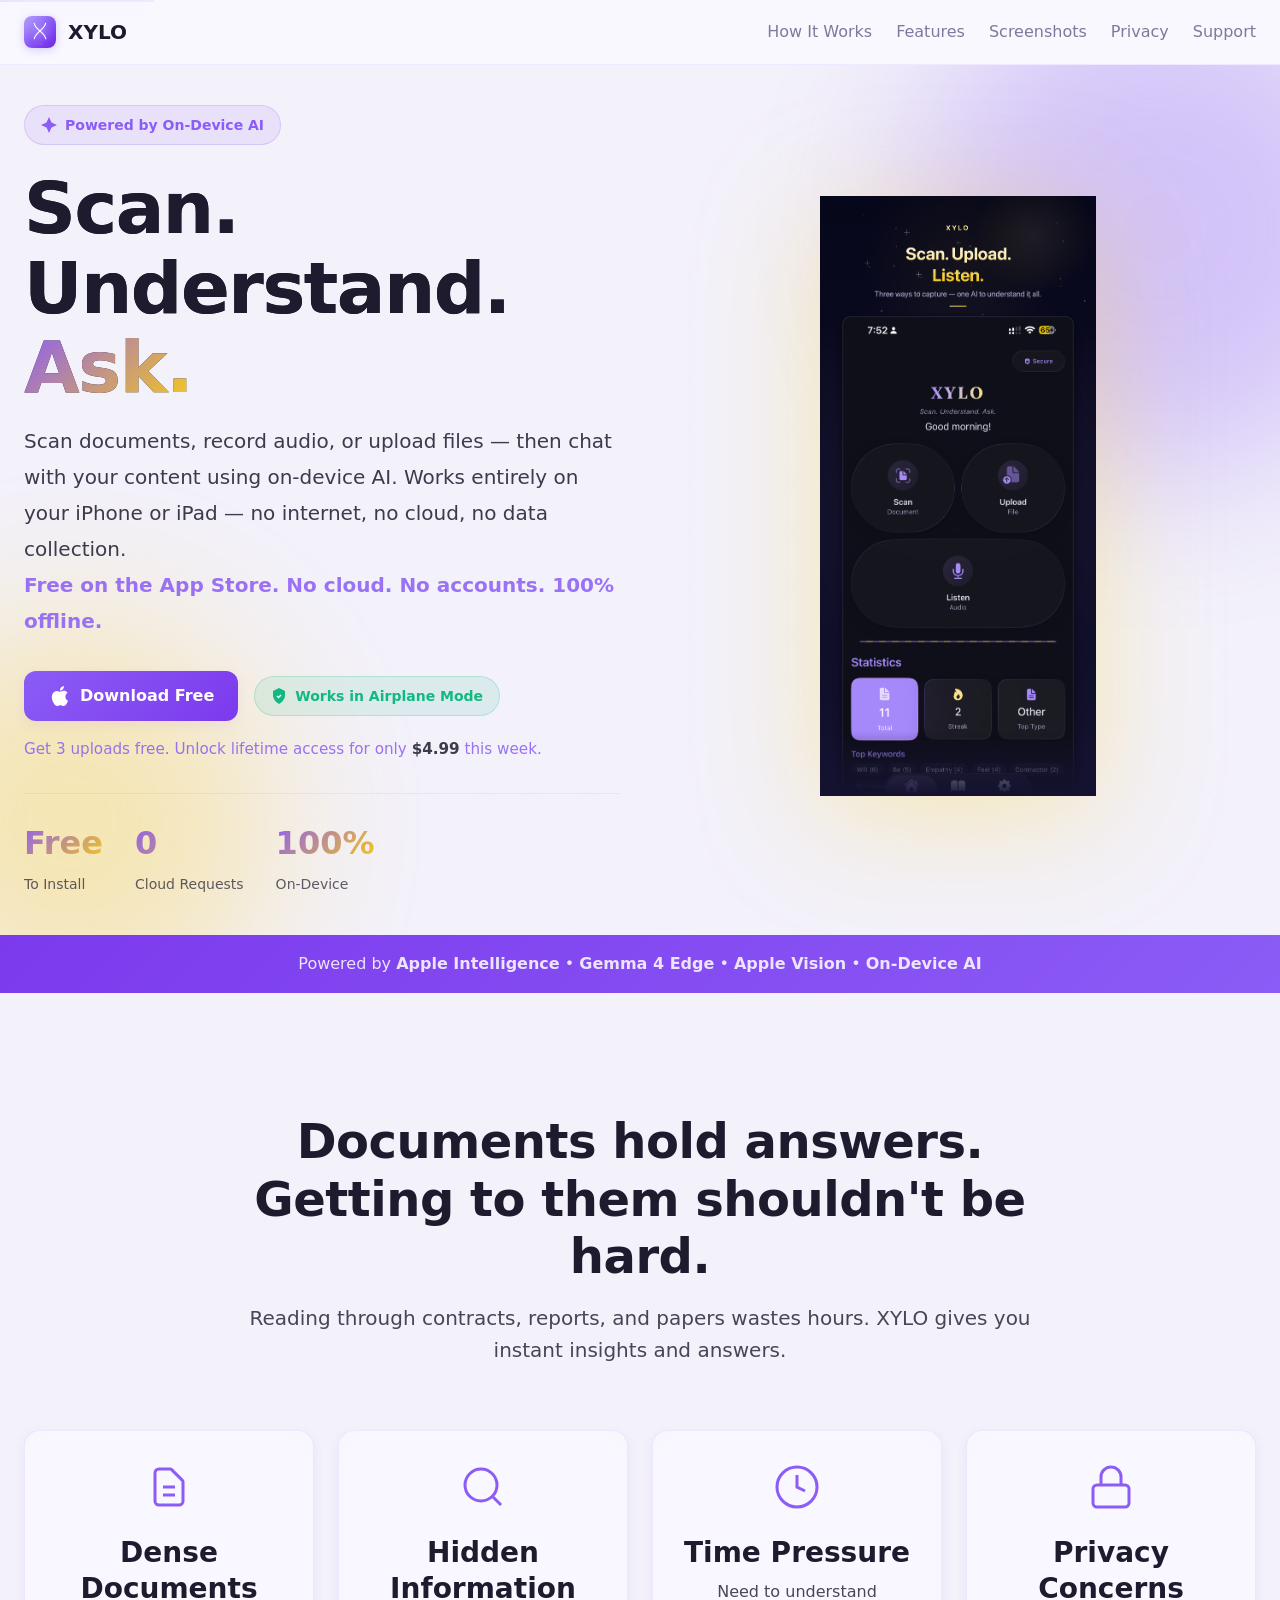
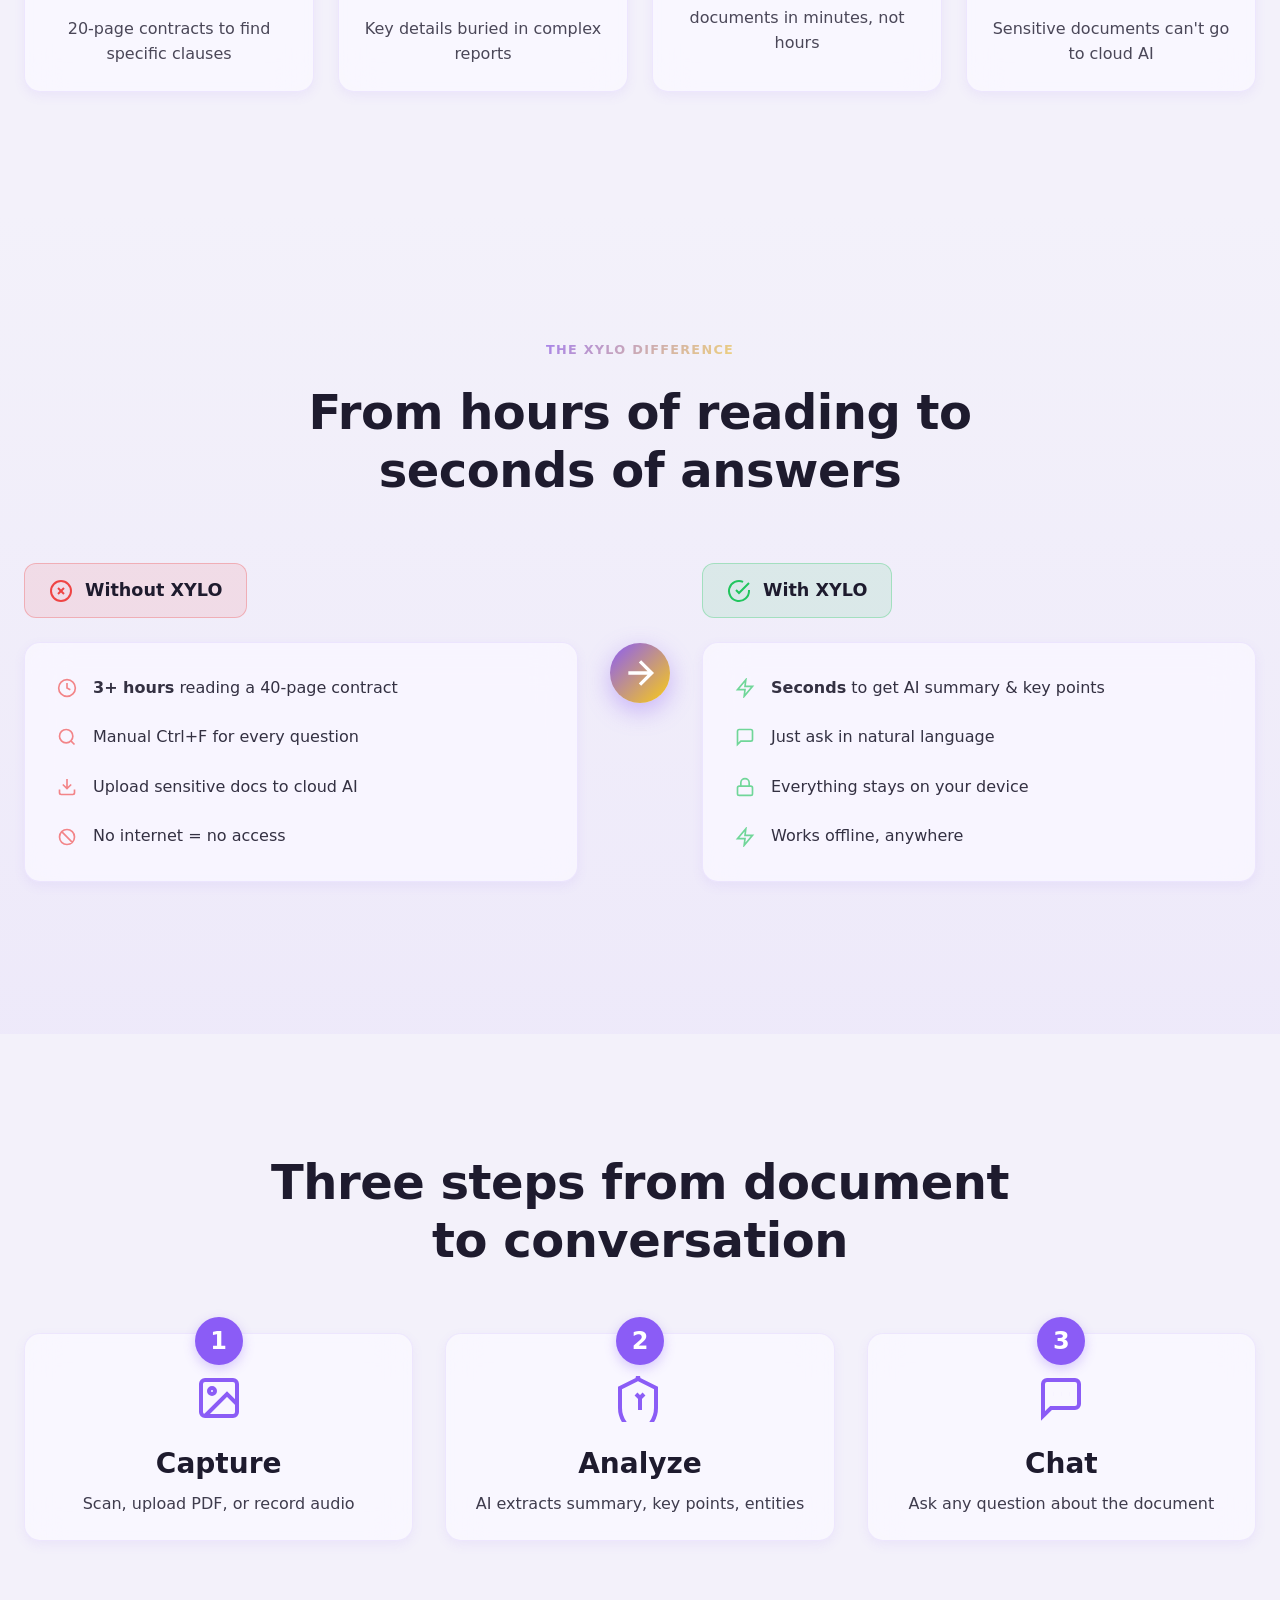
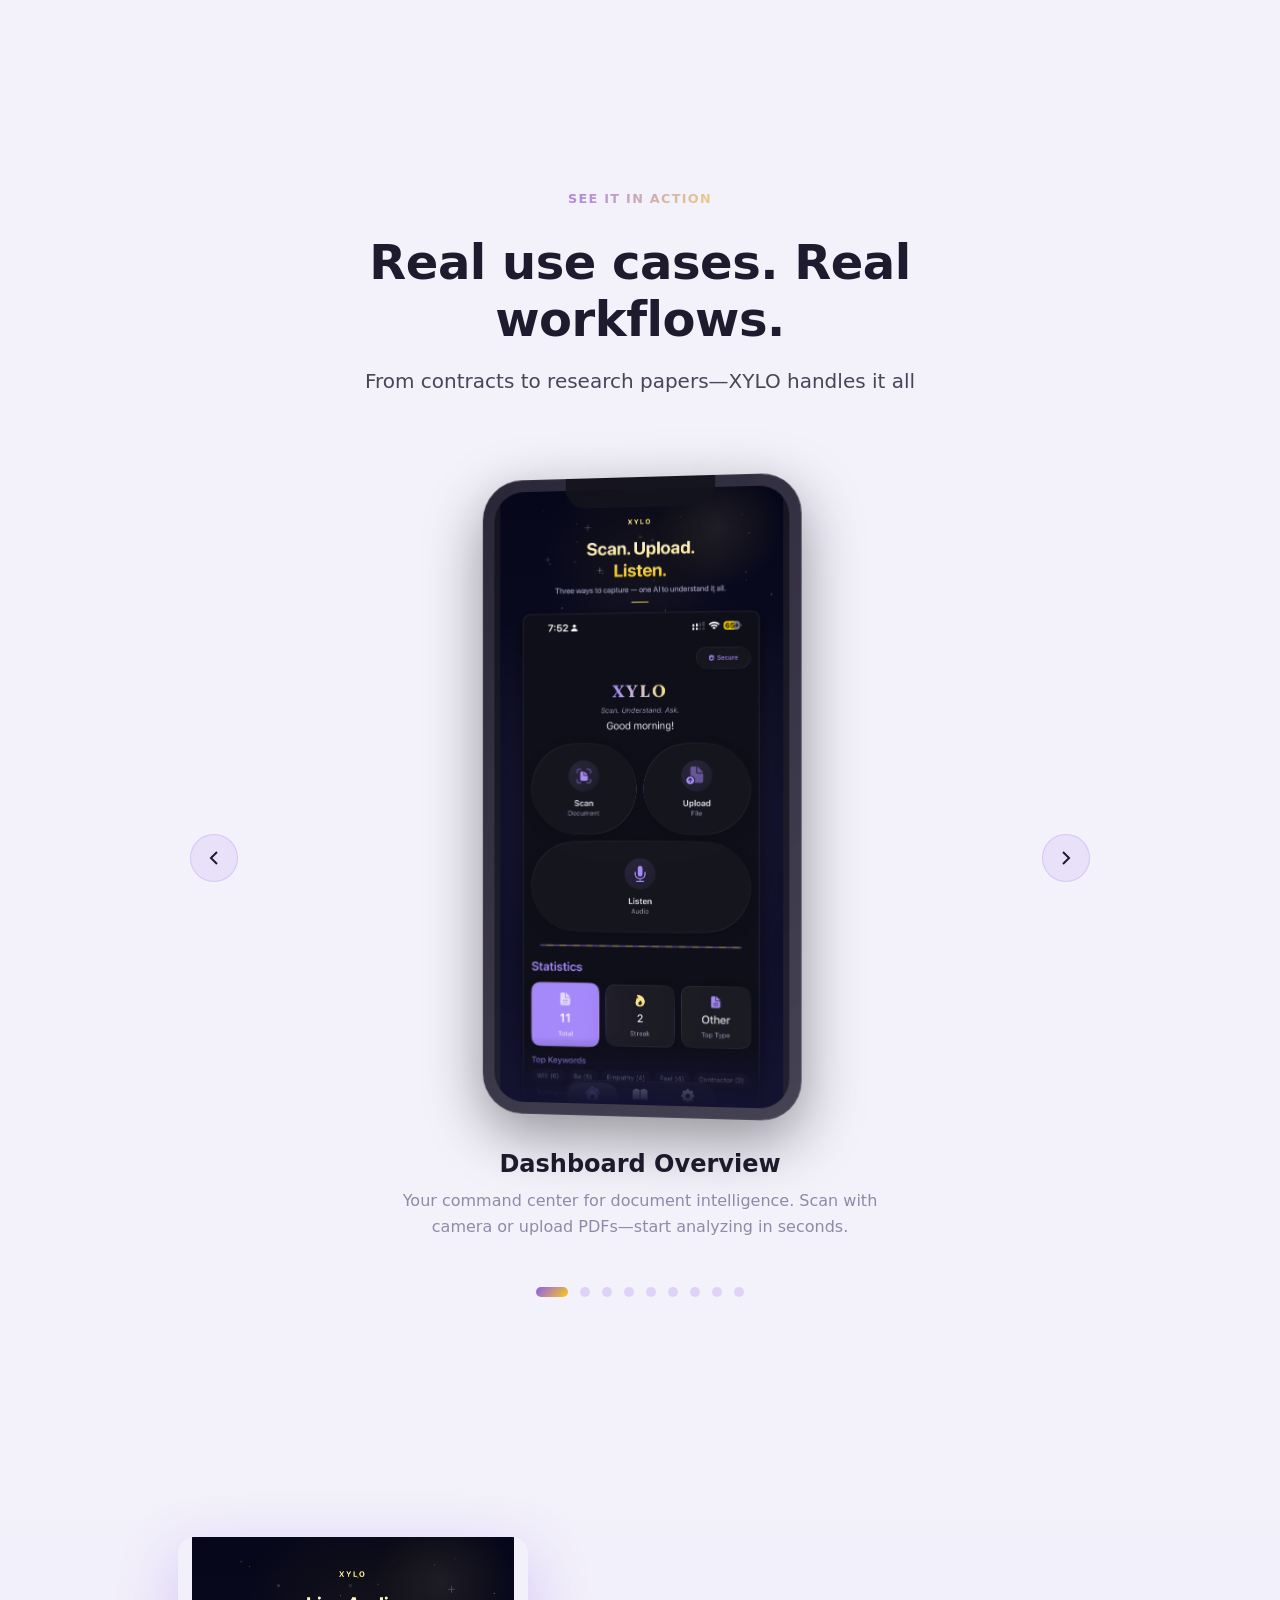
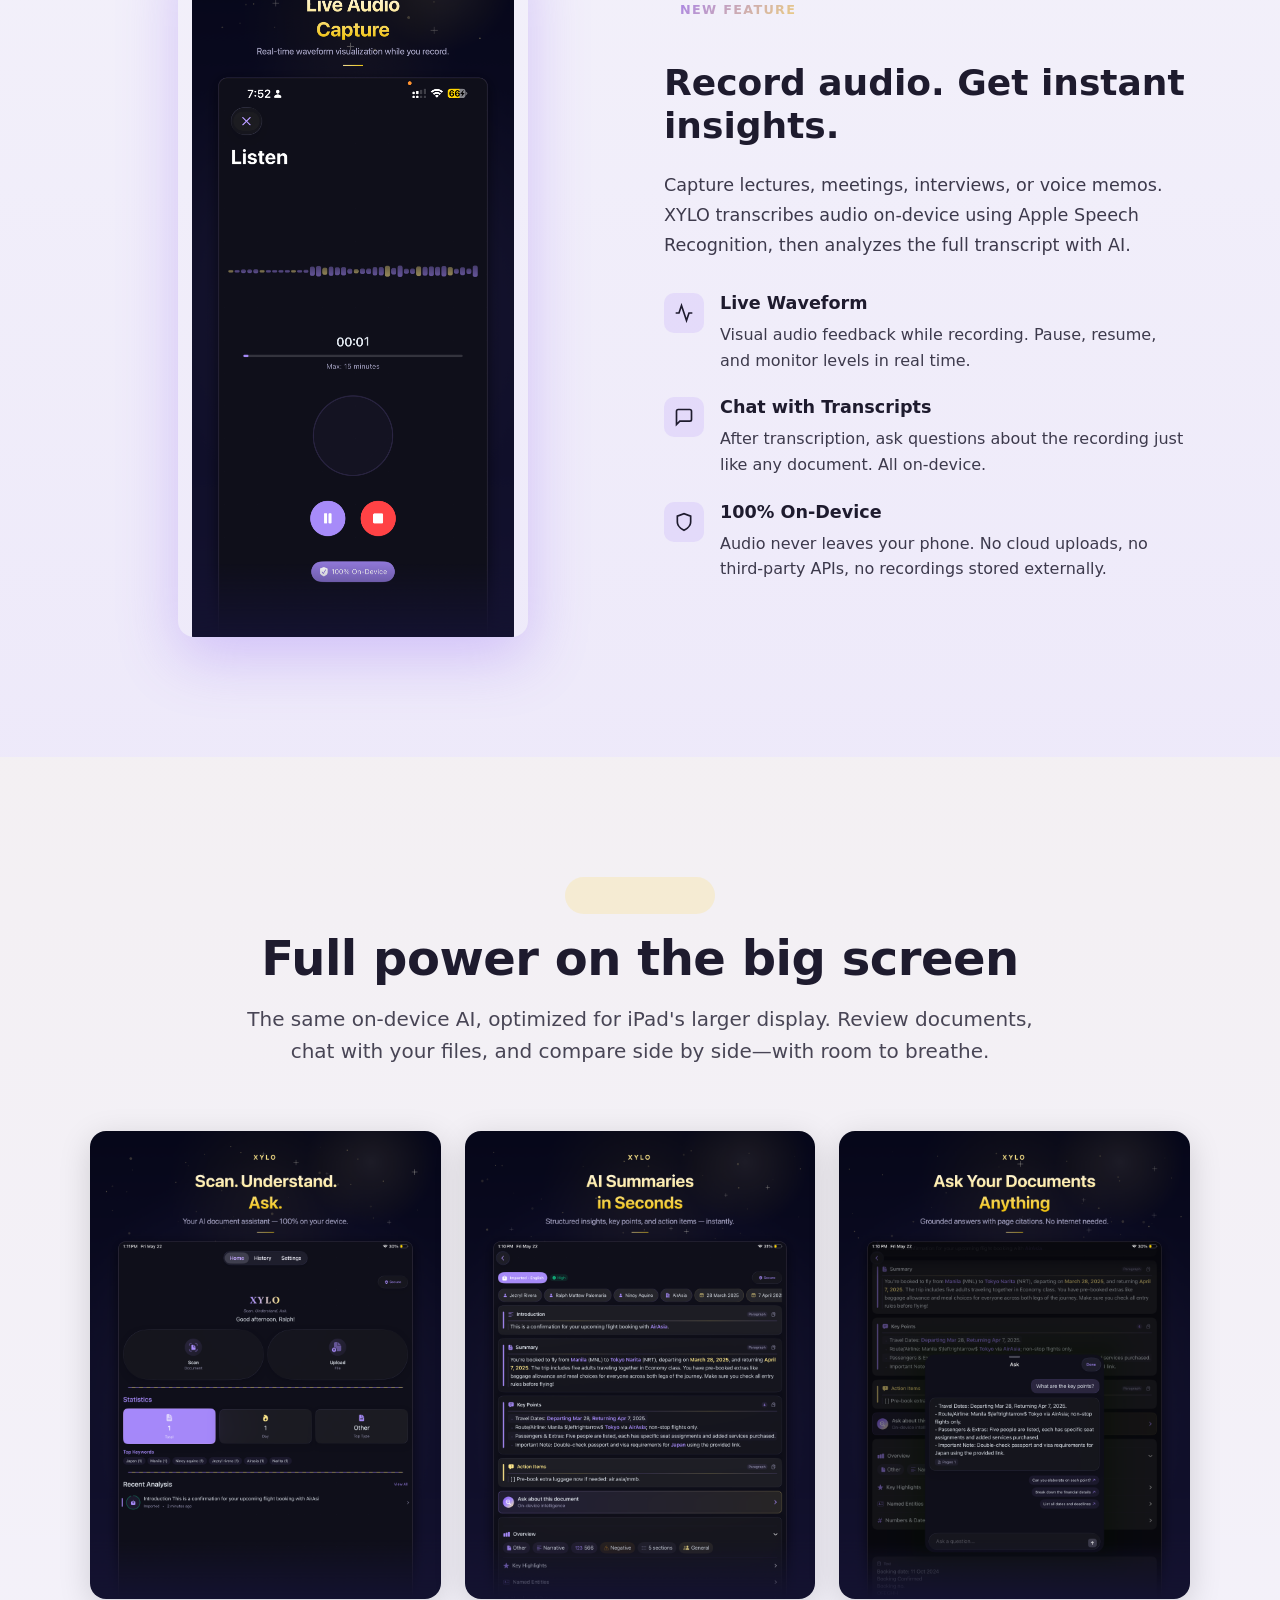
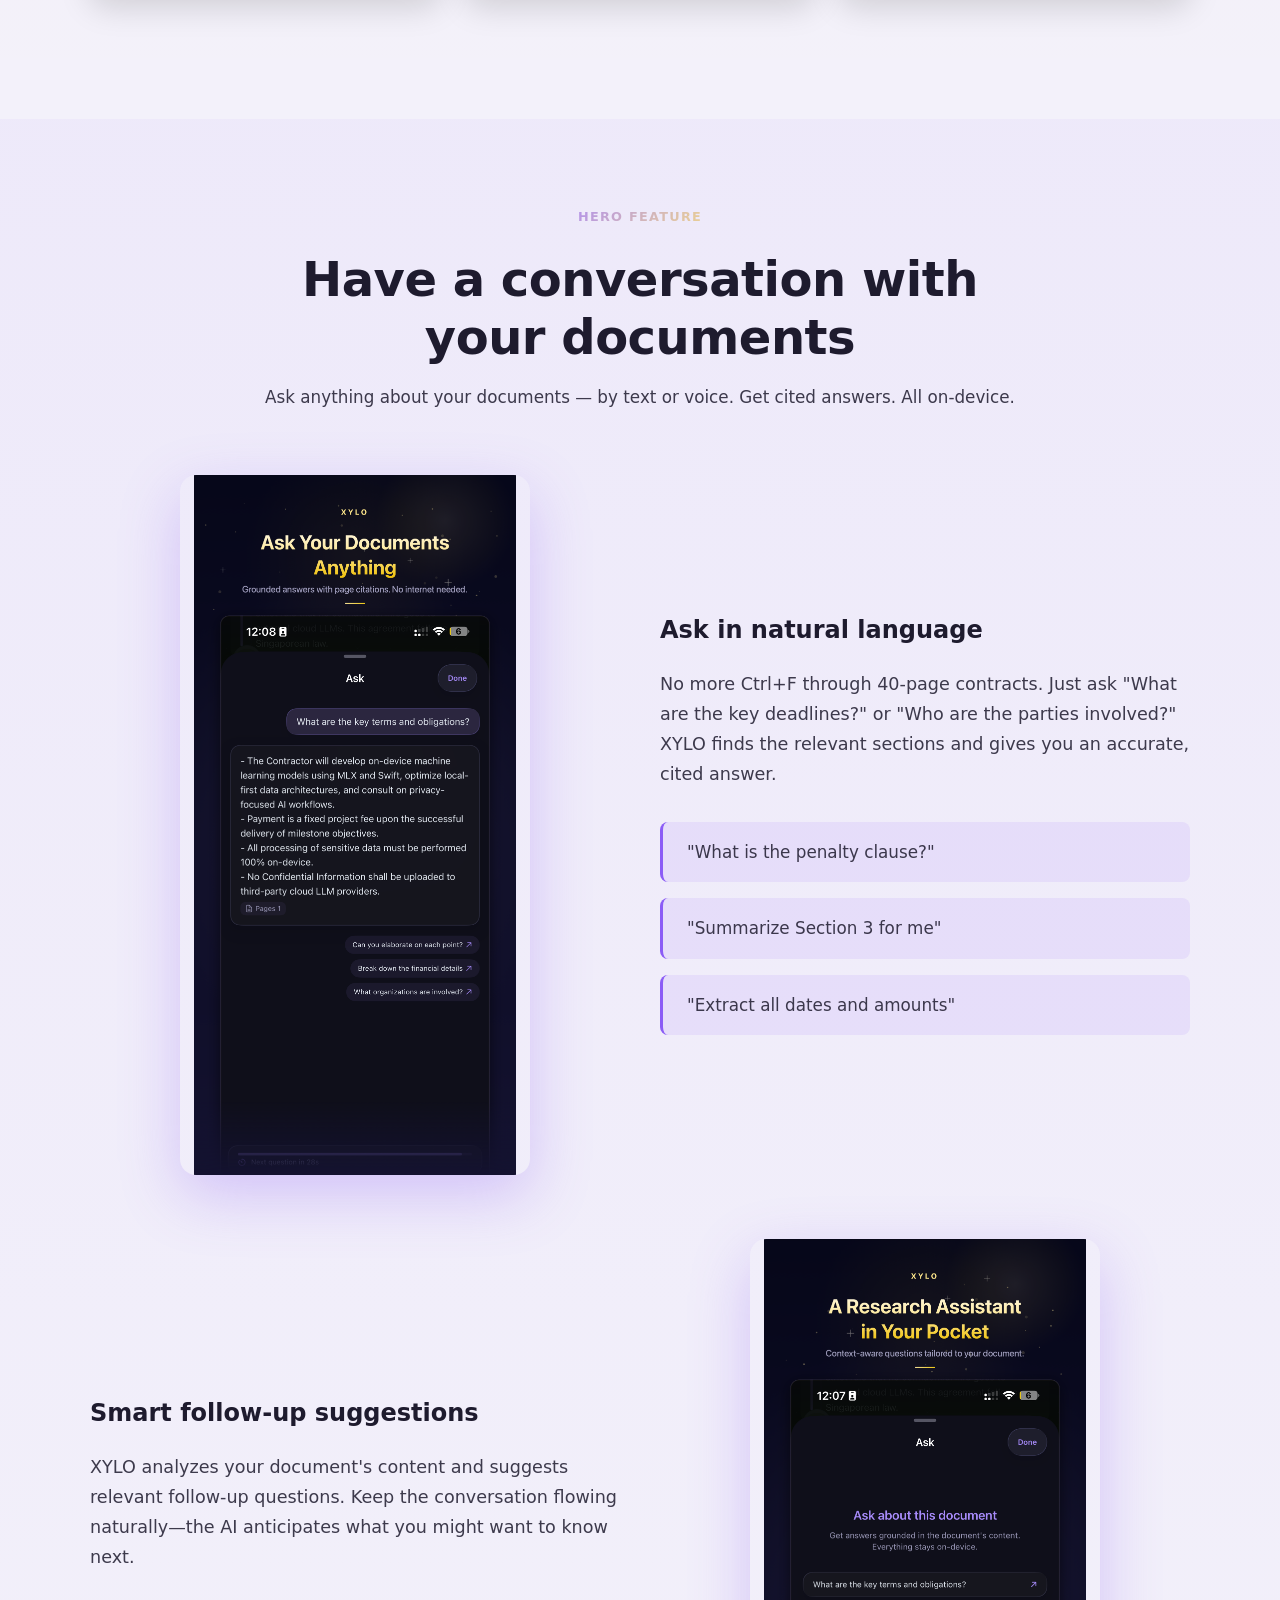
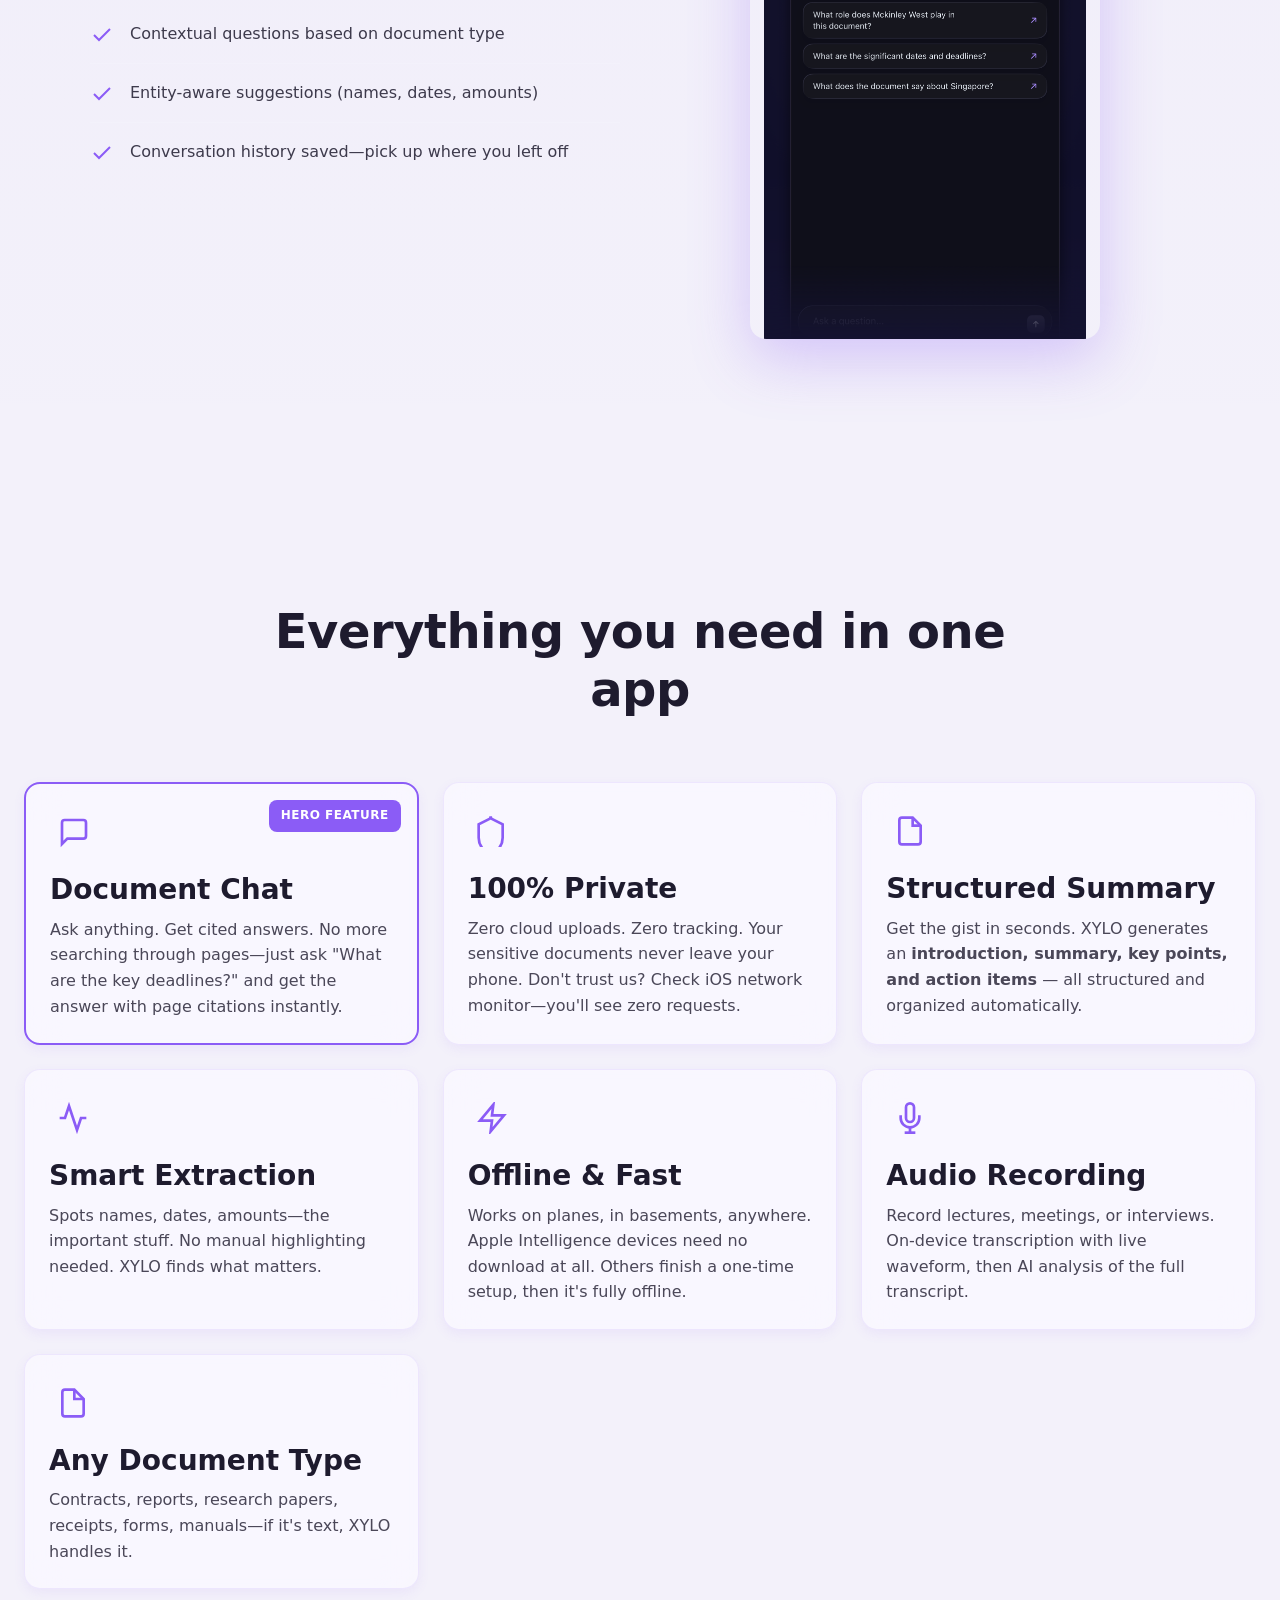
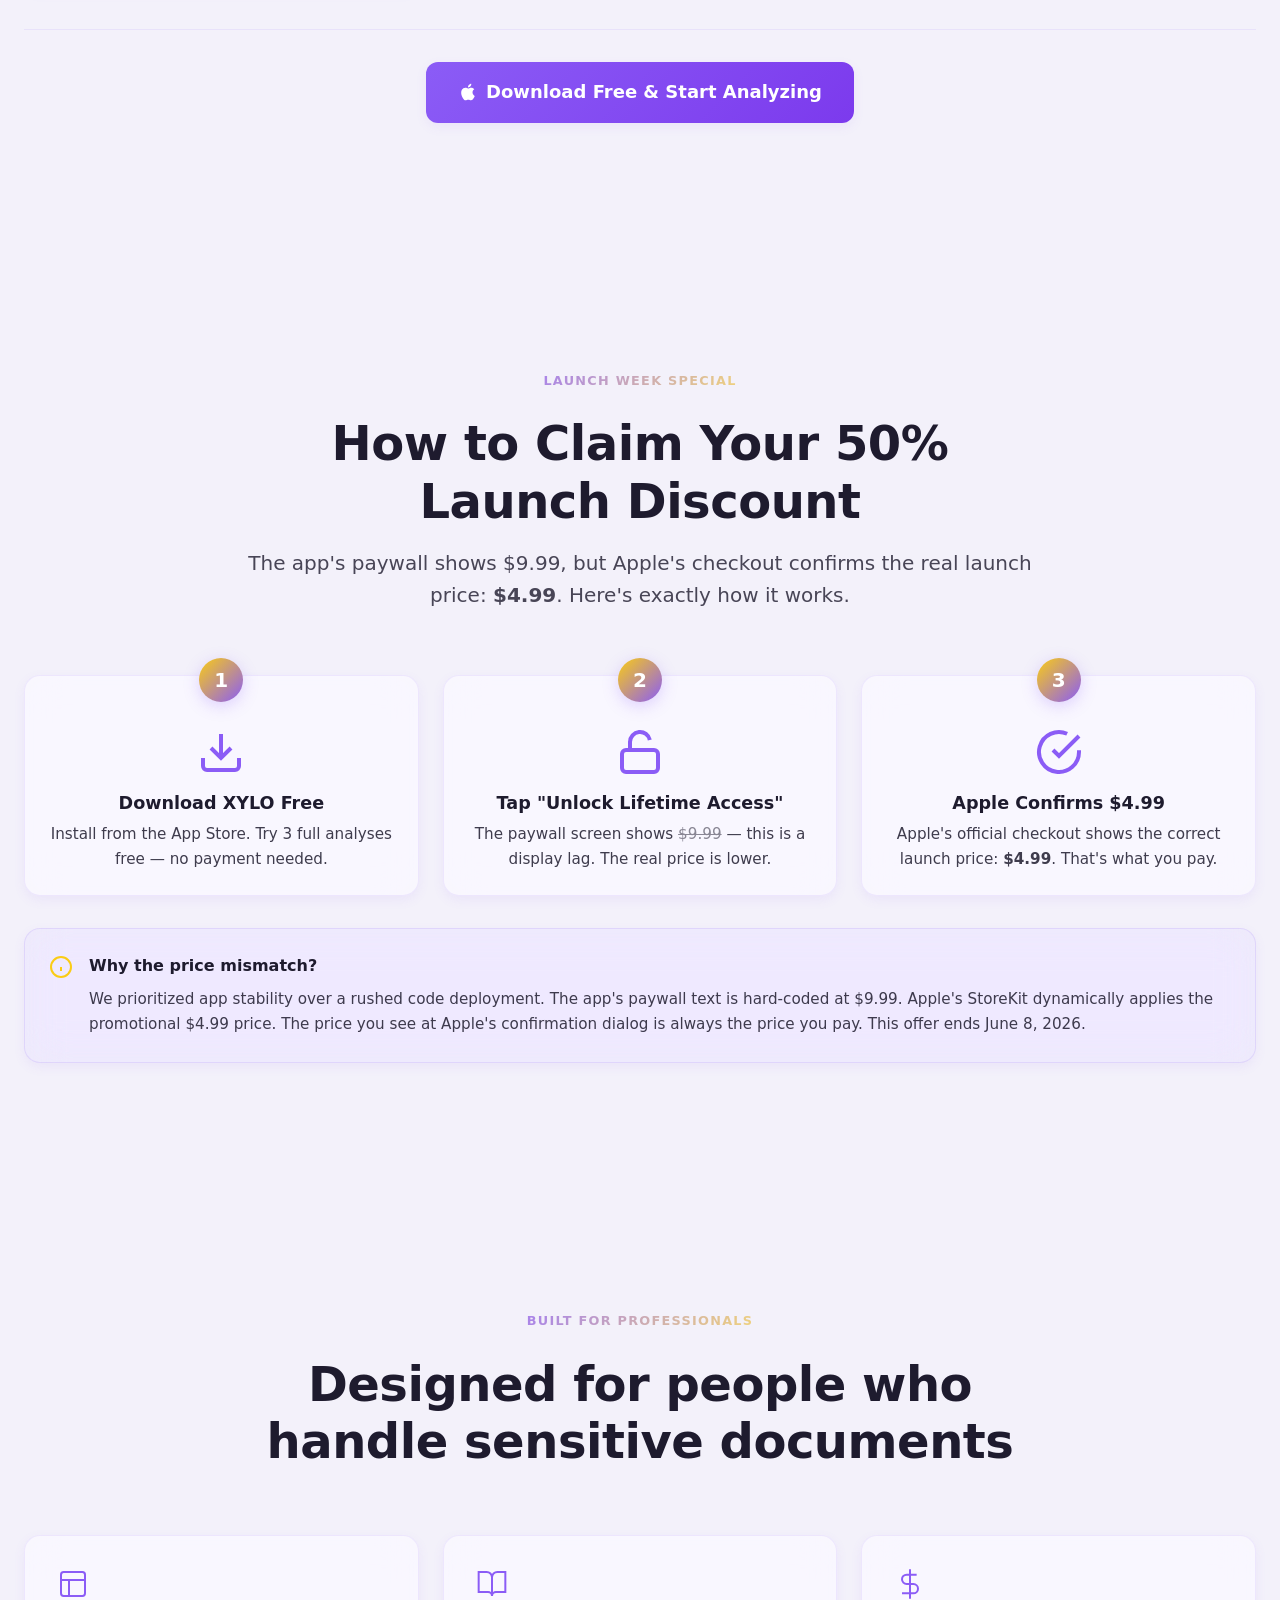
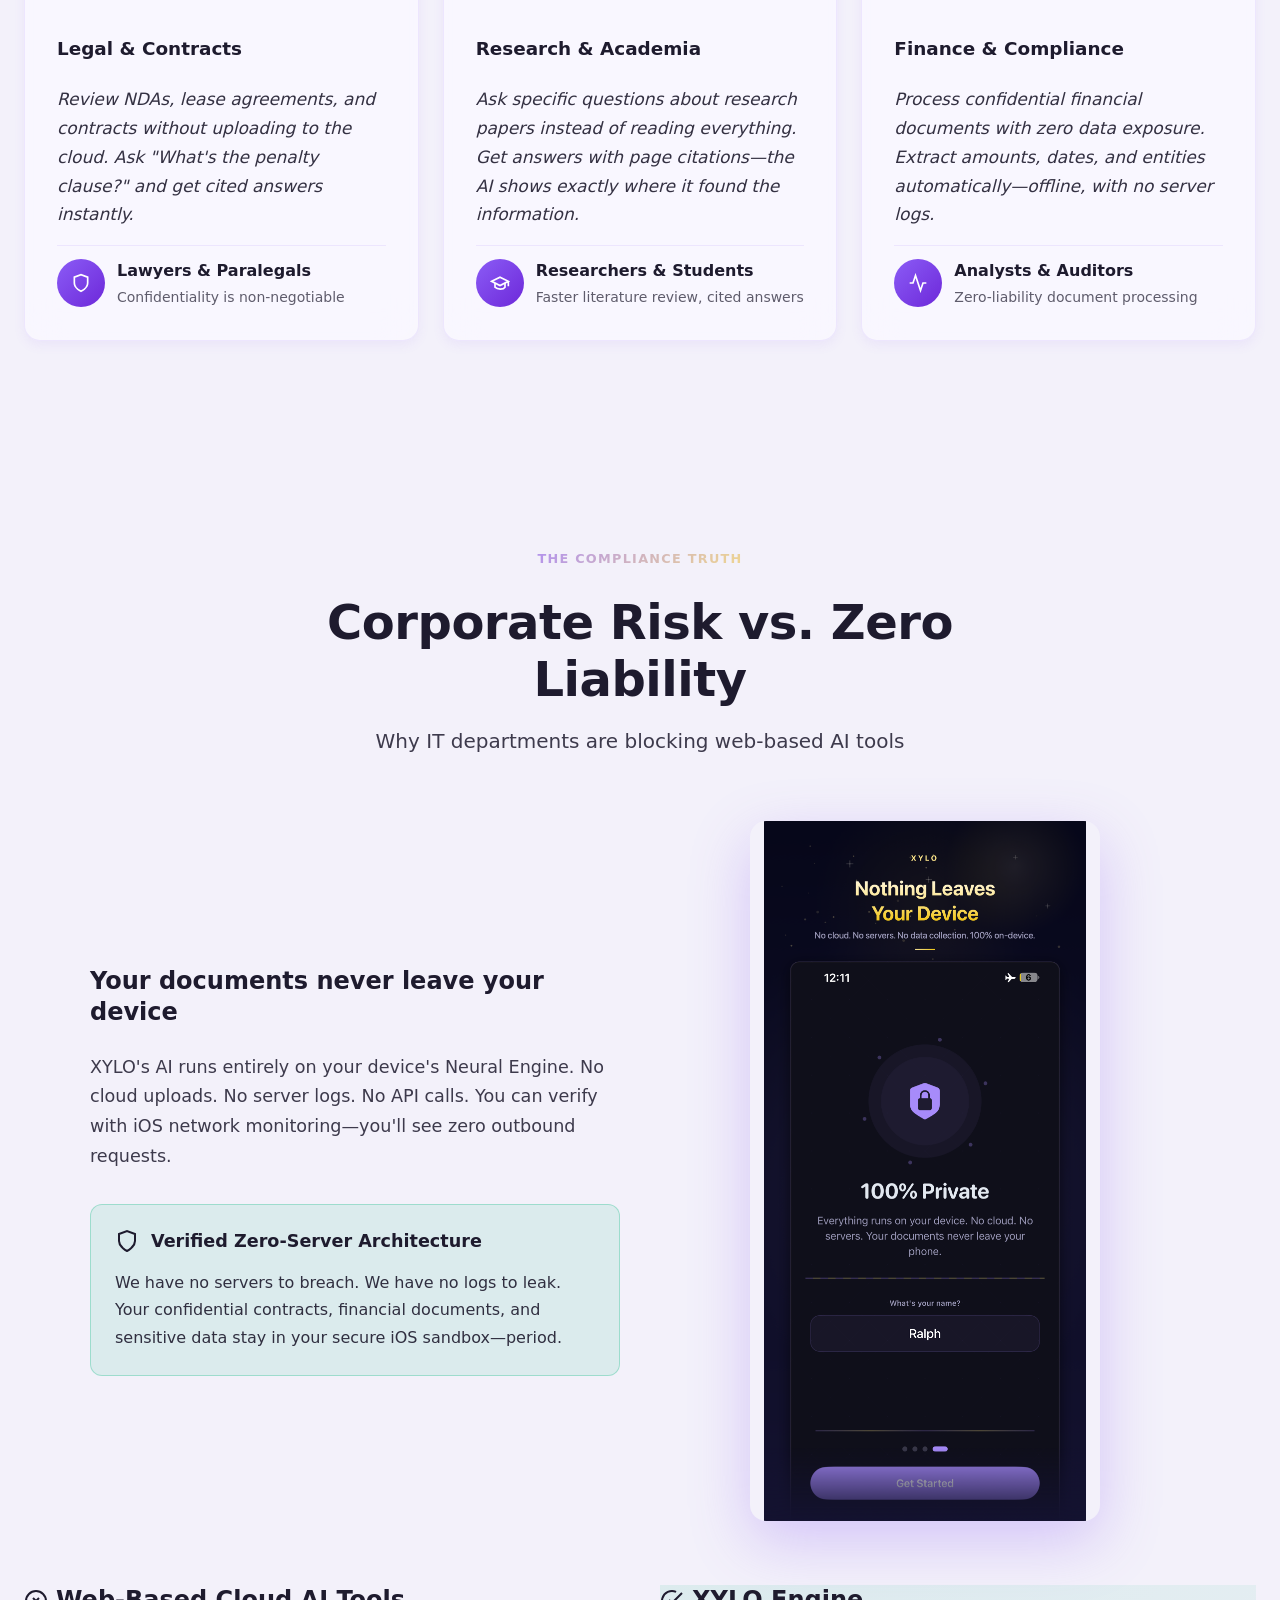
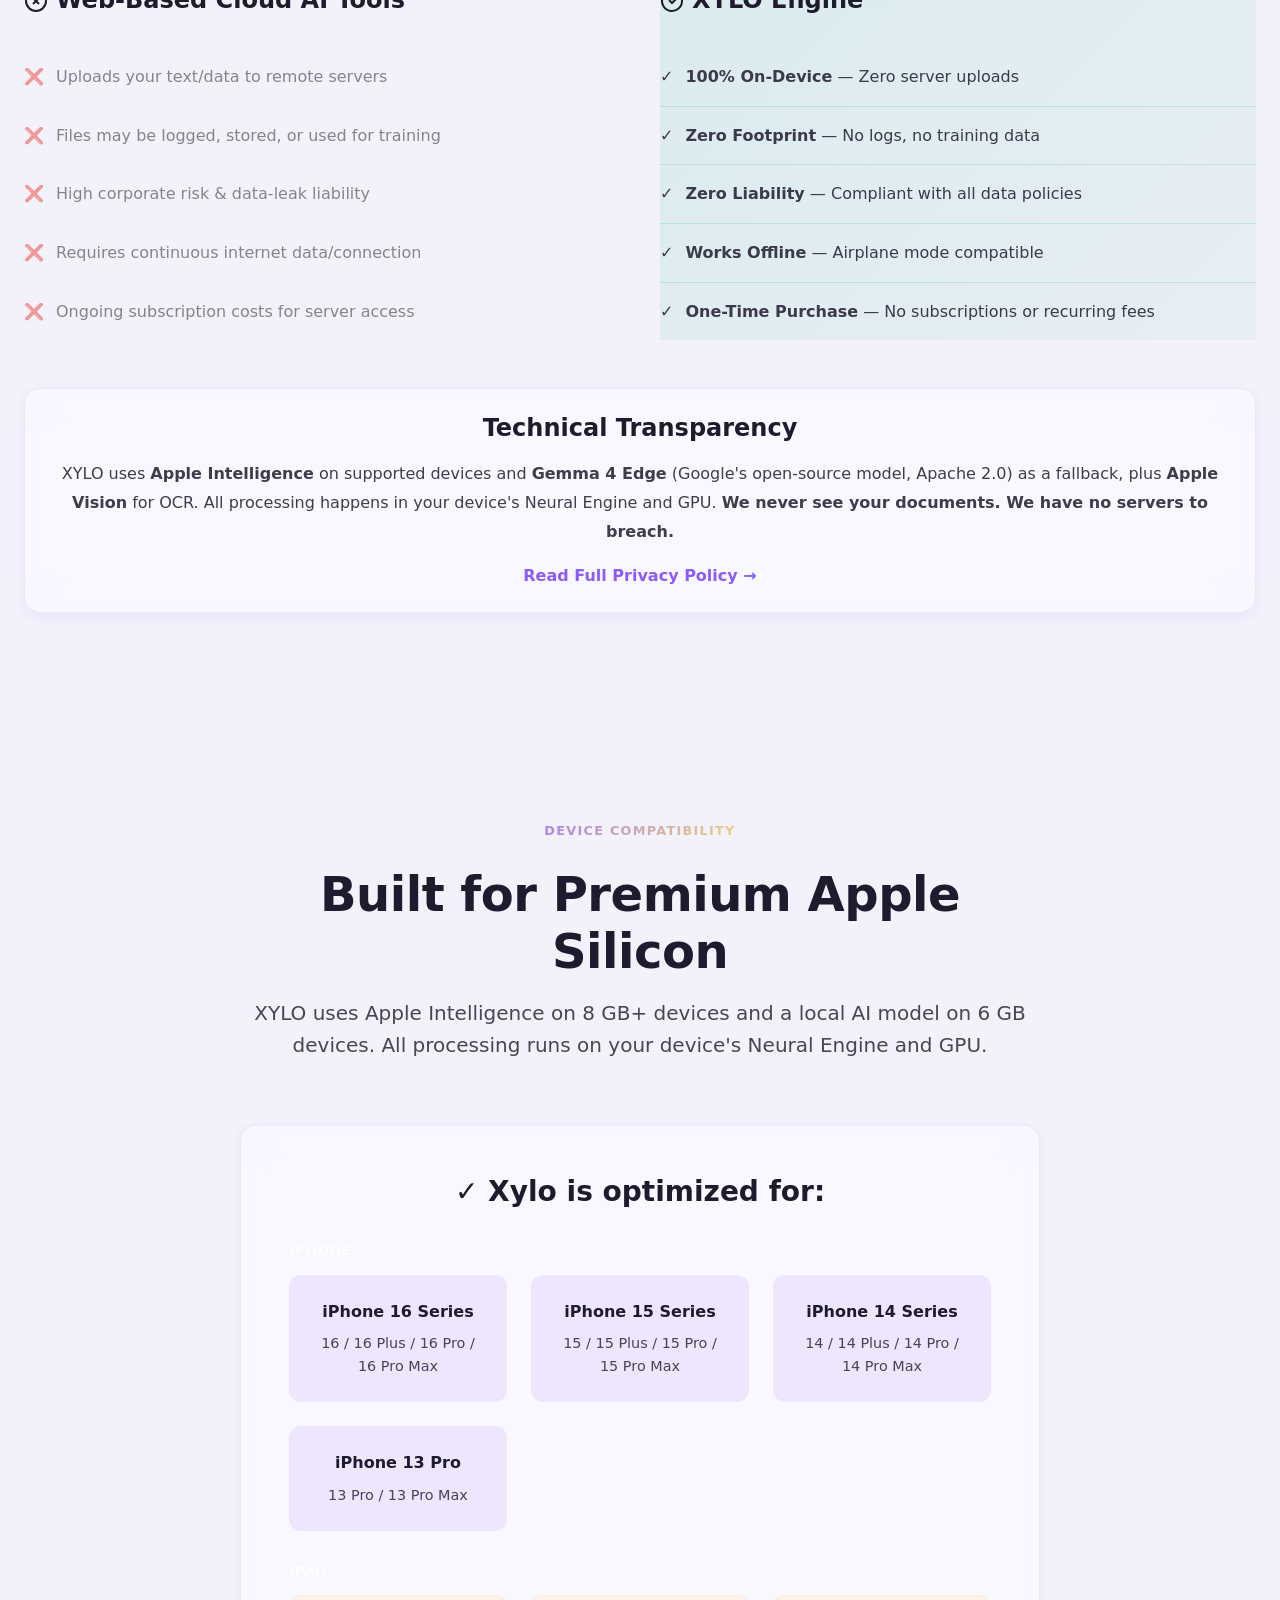
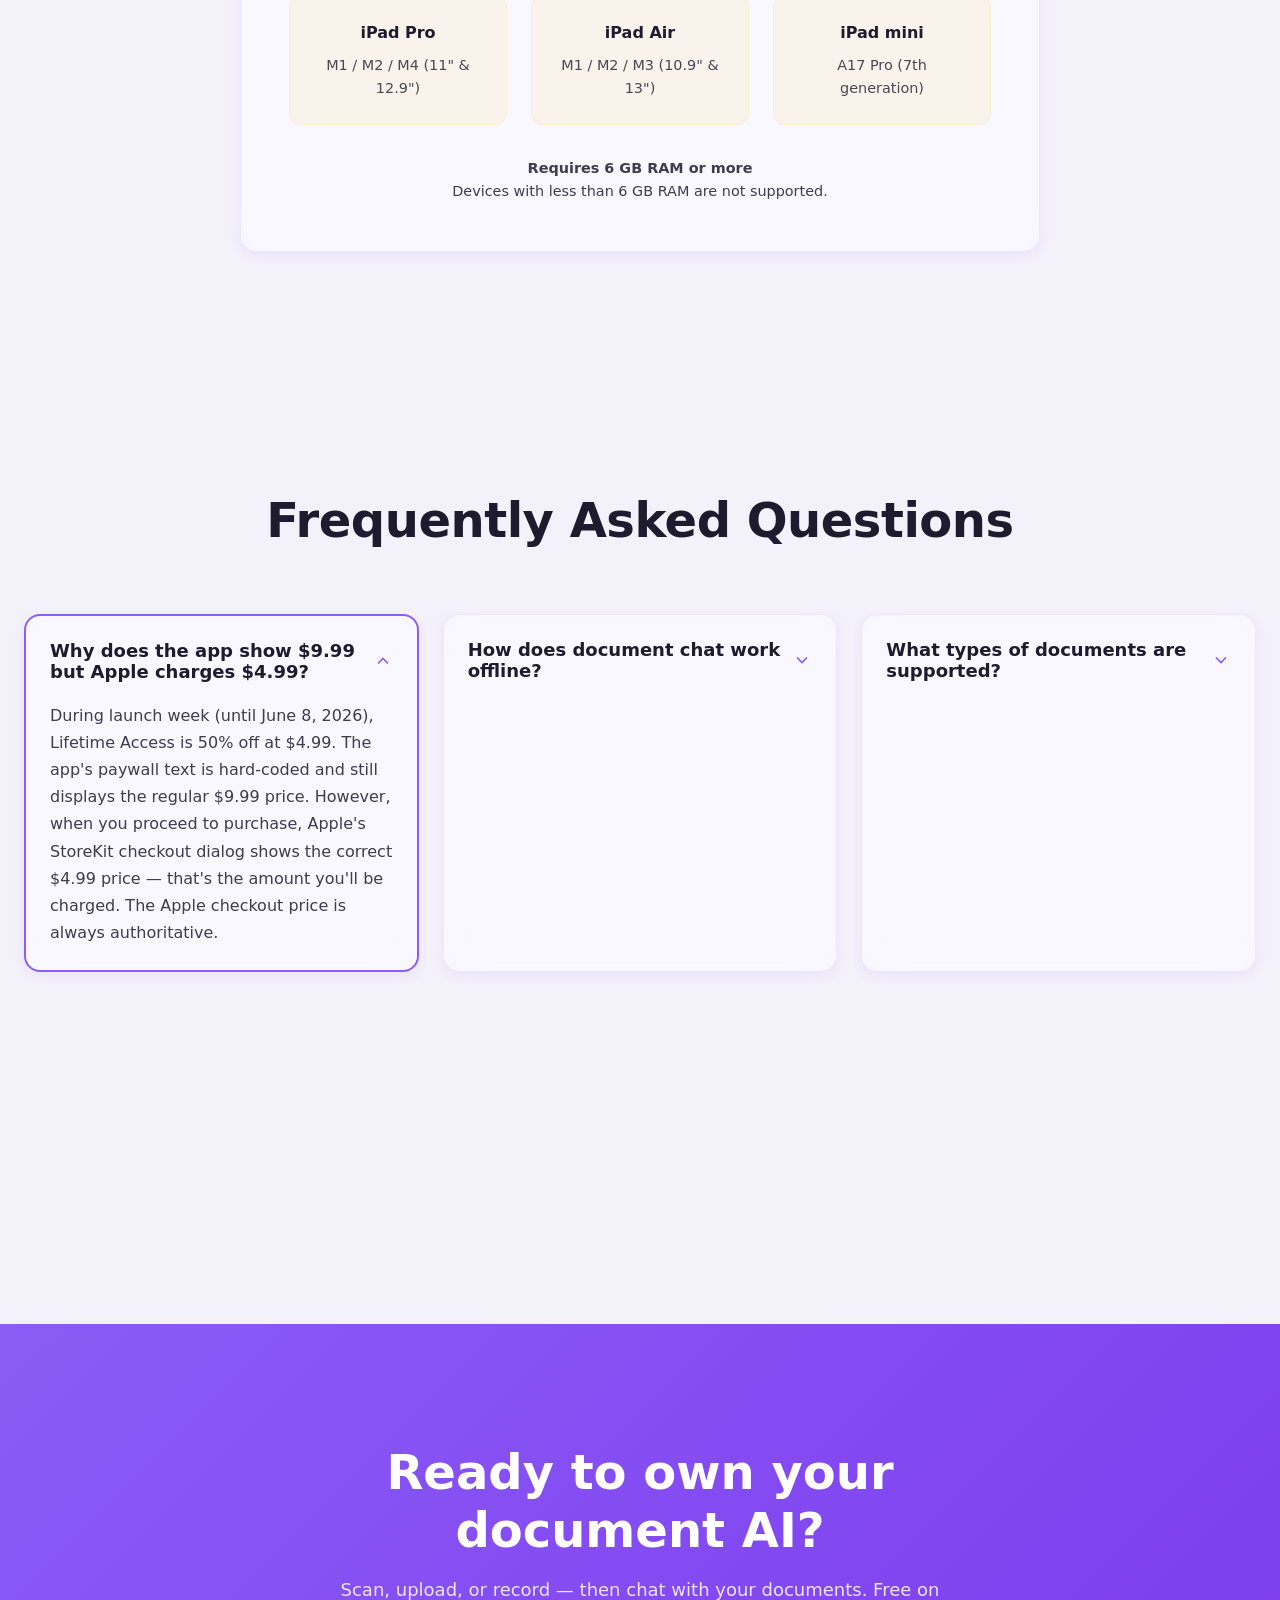
==== commit 294f9645: "updates" ====
--- a/index.html
+++ b/index.html
@@ -3,15 +3,15 @@
 <head>
     <meta charset="UTF-8">
     <meta name="viewport" content="width=device-width, initial-scale=1.0">
-    <title>XYLO — AI Document Intelligence | Chat with Your Documents</title>
-    <meta name="description" content="Scan documents, record audio, or upload files — then chat with your content by text or voice. AI summaries, cited answers, and smart extraction. 100% on-device for iPhone and iPad — no internet, no cloud, no data collection.">
+    <title>XYLO — AI Document Intelligence | 50% OFF Launch Week</title>
+    <meta name="description" content="Scan documents, record audio, or upload files — then chat with your content by text or voice. AI summaries, cited answers, and smart extraction. 100% on-device for iPhone and iPad. LAUNCH WEEK: Lifetime Access 50% OFF — $4.99 instead of $9.99 until June 8!">
     <meta name="keywords" content="document AI, document chat, PDF AI, on-device AI, privacy, offline AI, document analysis, RAG">
     <meta name="author" content="Ralph Mattew Palomaria">
     <link rel="canonical" href="https://xylo.makata.ai/">
 
     <!-- Open Graph -->
-    <meta property="og:title" content="XYLO — Chat with Your Documents">
-    <meta property="og:description" content="AI-powered document intelligence. Scan, understand, and ask questions—all on-device and private.">
+    <meta property="og:title" content="XYLO — Chat with Your Documents | 50% OFF Launch Week">
+    <meta property="og:description" content="AI-powered document intelligence. Scan, understand, and ask questions — all on-device and private. Launch week: Lifetime Access 50% OFF at $4.99!">
     <meta property="og:type" content="website">
     <meta property="og:image" content="https://xylo.makata.ai/assets/img/og-image.jpg">
     <meta property="og:image:width" content="1200">
@@ -22,8 +22,8 @@
 
     <!-- Twitter Card -->
     <meta name="twitter:card" content="summary_large_image">
-    <meta name="twitter:title" content="XYLO — Chat with Your Documents">
-    <meta name="twitter:description" content="AI-powered document intelligence with on-device chat. Scan, understand, ask questions—100% private.">
+    <meta name="twitter:title" content="XYLO — Chat with Your Documents | 50% OFF Launch Week">
+    <meta name="twitter:description" content="AI-powered document intelligence with on-device chat. 100% private. Launch week: Lifetime Access 50% OFF at $4.99!">
     <meta name="twitter:image" content="https://xylo.makata.ai/assets/img/og-image.jpg">
 
     <!-- Theme & Icons -->
@@ -43,11 +43,22 @@
         "applicationCategory": "ProductivityApplication",
         "url": "https://xylo.makata.ai",
         "downloadUrl": "https://apps.apple.com/us/app/xylo-ai/id6771778565",
-        "offers": {
-            "@type": "Offer",
-            "price": "0",
-            "priceCurrency": "USD"
-        },
+        "offers": [
+            {
+                "@type": "Offer",
+                "price": "0",
+                "priceCurrency": "USD",
+                "description": "Free download with 3 free analyses"
+            },
+            {
+                "@type": "Offer",
+                "price": "4.99",
+                "priceCurrency": "USD",
+                "description": "Lifetime Access — Launch Week 50% OFF (regular $9.99)",
+                "priceValidUntil": "2026-06-08",
+                "availability": "https://schema.org/InStock"
+            }
+        ],
         "description": "AI document intelligence with on-device chat. Scan any document, get instant summaries, then ask questions—all offline and private.",
         "author": { "@type": "Person", "name": "Ralph Mattew Palomaria" },
         "featureList": "Document scanning, AI summary, document chat, voice chat, audio recording, RAG, on-device processing, offline mode, citation sources"
@@ -57,6 +68,29 @@
 <body>
     <div class="scroll-progress" id="scroll-progress" aria-hidden="true"></div>
     <a href="#features" class="skip-link">Skip to content</a>
+
+    <!-- LAUNCH WEEK PROMO START: Banner -->
+    <div class="launch-banner" id="launch-banner">
+        <div class="launch-banner-inner">
+            <span class="launch-banner-badge">LAUNCH WEEK</span>
+            <span class="launch-banner-text">
+                Lifetime Unlimited Access is <strong>50% OFF</strong> — <s>$9.99</s> <strong>$4.99</strong> until June 8!
+            </span>
+            <div class="launch-countdown" id="launch-countdown">
+                <div class="countdown-unit"><span id="cd-days">0</span><small>days</small></div>
+                <div class="countdown-sep">:</div>
+                <div class="countdown-unit"><span id="cd-hours">00</span><small>hrs</small></div>
+                <div class="countdown-sep">:</div>
+                <div class="countdown-unit"><span id="cd-mins">00</span><small>min</small></div>
+                <div class="countdown-sep">:</div>
+                <div class="countdown-unit"><span id="cd-secs">00</span><small>sec</small></div>
+            </div>
+            <button class="launch-banner-close" onclick="dismissLaunchBanner()" aria-label="Dismiss banner">
+                <svg width="18" height="18" viewBox="0 0 24 24" fill="none" stroke="currentColor" stroke-width="2"><line x1="18" y1="6" x2="6" y2="18"/><line x1="6" y1="6" x2="18" y2="18"/></svg>
+            </button>
+        </div>
+    </div>
+    <!-- LAUNCH WEEK PROMO END: Banner -->
 
     <!-- Navigation -->
     <nav class="site-nav" id="site-nav">
@@ -115,6 +149,11 @@
                         Works in Airplane Mode
                     </div>
                 </div>
+                <!-- LAUNCH WEEK PROMO START: Hero micro-copy -->
+                <p class="launch-hero-microcopy">
+                    Get 3 uploads free. Unlock lifetime access for only <strong>$4.99</strong> this week.
+                </p>
+                <!-- LAUNCH WEEK PROMO END: Hero micro-copy -->
                 <div class="hero-stats">
                     <div class="stat-item">
                         <div class="stat-number">Free</div>
@@ -800,6 +839,63 @@
         </div>
     </section>
 
+<!-- LAUNCH WEEK PROMO START: Claim Discount Section -->
+    <section class="launch-claim section" id="launch-discount">
+        <div class="section-inner">
+            <div class="section-header">
+                <span class="section-badge">Launch Week Special</span>
+                <h2 class="section-title">How to Claim Your 50% Launch Discount</h2>
+                <p class="section-subtitle">The app's paywall shows $9.99, but Apple's checkout confirms the real launch price: <strong>$4.99</strong>. Here's exactly how it works.</p>
+            </div>
+            <div class="launch-claim-steps">
+                <div class="launch-claim-step glass-card">
+                    <div class="launch-claim-number">1</div>
+                    <div class="launch-claim-icon">
+                        <svg width="48" height="48" viewBox="0 0 24 24" fill="none" stroke="currentColor" stroke-width="2">
+                            <path d="M21 15v4a2 2 0 01-2 2H5a2 2 0 01-2-2v-4"/>
+                            <polyline points="7 10 12 15 17 10"/>
+                            <line x1="12" y1="15" x2="12" y2="3"/>
+                        </svg>
+                    </div>
+                    <h3>Download XYLO Free</h3>
+                    <p>Install from the App Store. Try 3 full analyses free — no payment needed.</p>
+                </div>
+                <div class="launch-claim-step glass-card">
+                    <div class="launch-claim-number">2</div>
+                    <div class="launch-claim-icon">
+                        <svg width="48" height="48" viewBox="0 0 24 24" fill="none" stroke="currentColor" stroke-width="2">
+                            <rect x="3" y="11" width="18" height="11" rx="2" ry="2"/>
+                            <path d="M7 11V7a5 5 0 0 1 9.9-1"/>
+                        </svg>
+                    </div>
+                    <h3>Tap "Unlock Lifetime Access"</h3>
+                    <p>The paywall screen shows <s>$9.99</s> — this is a display lag. The real price is lower.</p>
+                </div>
+                <div class="launch-claim-step glass-card">
+                    <div class="launch-claim-number">3</div>
+                    <div class="launch-claim-icon">
+                        <svg width="48" height="48" viewBox="0 0 24 24" fill="none" stroke="currentColor" stroke-width="2">
+                            <path d="M22 11.08V12a10 10 0 11-5.93-9.14"/>
+                            <polyline points="22 4 12 14.01 9 11.01"/>
+                        </svg>
+                    </div>
+                    <h3>Apple Confirms $4.99</h3>
+                    <p>Apple's official checkout shows the correct launch price: <strong>$4.99</strong>. That's what you pay.</p>
+                </div>
+            </div>
+            <div class="launch-claim-note glass-card">
+                <div class="launch-claim-note-icon">
+                    <svg width="24" height="24" viewBox="0 0 24 24" fill="none" stroke="currentColor" stroke-width="2"><circle cx="12" cy="12" r="10"/><line x1="12" y1="16" x2="12" y2="12"/><line x1="12" y1="8" x2="12.01" y2="8"/></svg>
+                </div>
+                <div>
+                    <strong>Why the price mismatch?</strong>
+                    <p>We prioritized app stability over a rushed code deployment. The app's paywall text is hard-coded at $9.99. Apple's StoreKit dynamically applies the promotional $4.99 price. The price you see at Apple's confirmation dialog is always the price you pay. This offer ends June 8, 2026.</p>
+                </div>
+            </div>
+        </div>
+    </section>
+    <!-- LAUNCH WEEK PROMO END: Claim Discount Section -->
+
 <!-- Built For Professionals -->
     <section class="testimonials section">
         <div class="section-inner">
@@ -1027,6 +1123,19 @@
                 <h2 class="section-title">Frequently Asked Questions</h2>
             </div>
             <div class="faq-grid">
+                <!-- LAUNCH WEEK PROMO START: FAQ -->
+                <div class="faq-item glass-card faq-accordion launch-faq-highlight">
+                    <button class="faq-question" onclick="toggleFAQ(this)">
+                        <span>Why does the app show $9.99 but Apple charges $4.99?</span>
+                        <svg class="faq-icon" width="20" height="20" viewBox="0 0 24 24" fill="none" stroke="currentColor" stroke-width="2">
+                            <polyline points="6 9 12 15 18 9"/>
+                        </svg>
+                    </button>
+                    <div class="faq-answer">
+                        <p>During launch week (until June 8, 2026), Lifetime Access is 50% off at $4.99. The app's paywall text is hard-coded and still displays the regular $9.99 price. However, when you proceed to purchase, Apple's StoreKit checkout dialog shows the correct $4.99 price — that's the amount you'll be charged. The Apple checkout price is always authoritative.</p>
+                    </div>
+                </div>
+                <!-- LAUNCH WEEK PROMO END: FAQ -->
                 <div class="faq-item glass-card faq-accordion">
                     <button class="faq-question" onclick="toggleFAQ(this)">
                         <span>How does document chat work offline?</span>
--- a/assets/css/main.css
+++ b/assets/css/main.css
@@ -2335,3 +2335,308 @@
     color: white !important;
   }
 }
+
+/* ===============================================
+   LAUNCH WEEK PROMO (remove after June 8, 2026)
+   =============================================== */
+
+.launch-banner {
+  position: sticky;
+  top: 0;
+  z-index: 1001;
+  background: linear-gradient(135deg, var(--xylo-primary), var(--xylo-primary-dark), var(--xylo-primary));
+  color: white;
+  padding: 10px 0;
+  text-align: center;
+  box-shadow: 0 2px 12px rgba(139, 92, 246, 0.3);
+}
+
+.launch-banner.dismissed {
+  display: none;
+}
+
+.launch-banner-inner {
+  display: flex;
+  align-items: center;
+  justify-content: center;
+  gap: 1.25rem;
+  flex-wrap: wrap;
+  max-width: 1280px;
+  margin: 0 auto;
+  padding: 0 var(--spacing-xl);
+}
+
+.launch-banner-badge {
+  display: inline-block;
+  padding: 3px 10px;
+  background: rgba(250, 204, 21, 0.25);
+  border: 1px solid rgba(250, 204, 21, 0.4);
+  border-radius: var(--radius-full);
+  font-size: 0.7rem;
+  font-weight: 700;
+  letter-spacing: 0.1em;
+  text-transform: uppercase;
+  color: var(--xylo-accent);
+  flex-shrink: 0;
+}
+
+.launch-banner-text {
+  display: flex;
+  align-items: center;
+  gap: 0.4rem;
+  font-size: 0.9rem;
+  flex-wrap: wrap;
+  justify-content: center;
+}
+
+.launch-banner-text s {
+  opacity: 0.65;
+}
+
+.launch-countdown {
+  display: flex;
+  gap: 0.35rem;
+  align-items: center;
+  flex-shrink: 0;
+}
+
+.countdown-unit {
+  display: flex;
+  flex-direction: column;
+  align-items: center;
+  min-width: 36px;
+  background: rgba(255, 255, 255, 0.12);
+  border-radius: var(--radius-sm);
+  padding: 4px 6px 2px;
+}
+
+.countdown-unit span {
+  font-size: 1.1rem;
+  font-weight: 700;
+  font-variant-numeric: tabular-nums;
+  line-height: 1.2;
+}
+
+.countdown-unit small {
+  font-size: 0.55rem;
+  text-transform: uppercase;
+  opacity: 0.75;
+  letter-spacing: 0.05em;
+}
+
+.countdown-sep {
+  font-size: 1rem;
+  font-weight: 700;
+  opacity: 0.5;
+  line-height: 1;
+  margin-bottom: 8px;
+}
+
+.launch-banner-close {
+  background: none;
+  border: none;
+  color: white;
+  cursor: pointer;
+  padding: 4px;
+  opacity: 0.7;
+  transition: opacity var(--transition-fast);
+  flex-shrink: 0;
+  line-height: 0;
+}
+
+.launch-banner-close:hover {
+  opacity: 1;
+}
+
+/* Hero micro-copy */
+.launch-hero-microcopy {
+  font-size: 0.95rem;
+  color: var(--xylo-accent);
+  margin-top: var(--spacing-lg);
+  font-weight: 500;
+  line-height: 1.6;
+}
+
+.launch-hero-microcopy strong {
+  font-weight: 700;
+}
+
+/* Claim discount section */
+.launch-claim-steps {
+  display: grid;
+  grid-template-columns: repeat(3, 1fr);
+  gap: var(--spacing-xl);
+  margin-bottom: var(--spacing-xxl);
+}
+
+.launch-claim-step {
+  text-align: center;
+  padding: 3rem var(--spacing-xl) var(--spacing-xl);
+  position: relative;
+}
+
+.launch-claim-number {
+  position: absolute;
+  top: -18px;
+  left: 50%;
+  transform: translateX(-50%);
+  width: 44px;
+  height: 44px;
+  display: flex;
+  align-items: center;
+  justify-content: center;
+  background: linear-gradient(135deg, var(--xylo-accent), var(--xylo-primary));
+  color: white;
+  border-radius: 50%;
+  font-weight: 700;
+  font-size: 1.25rem;
+  z-index: 1;
+  box-shadow: 0 4px 16px rgba(250, 204, 21, 0.3);
+}
+
+.launch-claim-icon {
+  width: 56px;
+  height: 56px;
+  margin: 0 auto var(--spacing-md);
+  display: flex;
+  align-items: center;
+  justify-content: center;
+  color: var(--xylo-accent);
+}
+
+.launch-claim-step h3 {
+  margin-bottom: var(--spacing-sm);
+  font-weight: 600;
+  font-size: 1.1rem;
+}
+
+.launch-claim-step p {
+  opacity: 0.85;
+  line-height: 1.6;
+  font-size: 0.95rem;
+}
+
+.launch-claim-step s {
+  opacity: 0.6;
+}
+
+.launch-claim-note {
+  display: flex;
+  gap: var(--spacing-lg);
+  align-items: flex-start;
+  padding: var(--spacing-xl);
+  border: 1px solid rgba(250, 204, 21, 0.25);
+  background: rgba(250, 204, 21, 0.04);
+}
+
+.launch-claim-note-icon {
+  flex-shrink: 0;
+  color: var(--xylo-accent);
+  margin-top: 2px;
+}
+
+.launch-claim-note strong {
+  display: block;
+  margin-bottom: var(--spacing-sm);
+}
+
+.launch-claim-note p {
+  margin: 0;
+  opacity: 0.85;
+  line-height: 1.7;
+  font-size: 0.95rem;
+}
+
+/* Launch FAQ highlight */
+.launch-faq-highlight {
+  border: 2px solid var(--xylo-accent) !important;
+}
+
+/* Responsive: tablet */
+@media (max-width: 968px) {
+  .launch-claim-steps {
+    grid-template-columns: 1fr;
+    max-width: 480px;
+    margin-left: auto;
+    margin-right: auto;
+  }
+
+  .launch-banner-inner {
+    gap: 0.75rem;
+    padding: 0 var(--spacing-md);
+  }
+
+  .launch-claim-note {
+    flex-direction: column;
+  }
+}
+
+/* Responsive: mobile */
+@media (max-width: 768px) {
+  .launch-banner-text {
+    font-size: 0.8rem;
+  }
+
+  .countdown-unit {
+    min-width: 30px;
+    padding: 3px 4px 1px;
+  }
+
+  .countdown-unit span {
+    font-size: 0.95rem;
+  }
+
+  .countdown-unit small {
+    font-size: 0.5rem;
+  }
+
+  .launch-hero-microcopy {
+    font-size: 0.85rem;
+  }
+}
+
+/* Responsive: small phone */
+@media (max-width: 640px) {
+  .launch-countdown {
+    gap: 0.25rem;
+  }
+
+  .countdown-unit {
+    min-width: 26px;
+  }
+
+  .launch-banner-badge {
+    display: none;
+  }
+}
+
+/* Light mode overrides */
+@media (prefers-color-scheme: light) {
+  .launch-banner {
+    background: linear-gradient(135deg, var(--xylo-primary-dark), var(--xylo-primary)) !important;
+    box-shadow: 0 2px 12px rgba(139, 92, 246, 0.2) !important;
+  }
+
+  .launch-hero-microcopy {
+    color: var(--xylo-primary) !important;
+  }
+
+  .launch-claim-note {
+    background: rgba(139, 92, 246, 0.04) !important;
+    border-color: rgba(139, 92, 246, 0.15) !important;
+  }
+
+  .launch-claim-icon {
+    color: var(--xylo-primary) !important;
+  }
+
+  .launch-claim-number {
+    box-shadow: 0 4px 16px rgba(139, 92, 246, 0.25) !important;
+  }
+
+  .launch-faq-highlight {
+    border-color: var(--xylo-primary) !important;
+  }
+}
+
+/* === END LAUNCH WEEK PROMO === */
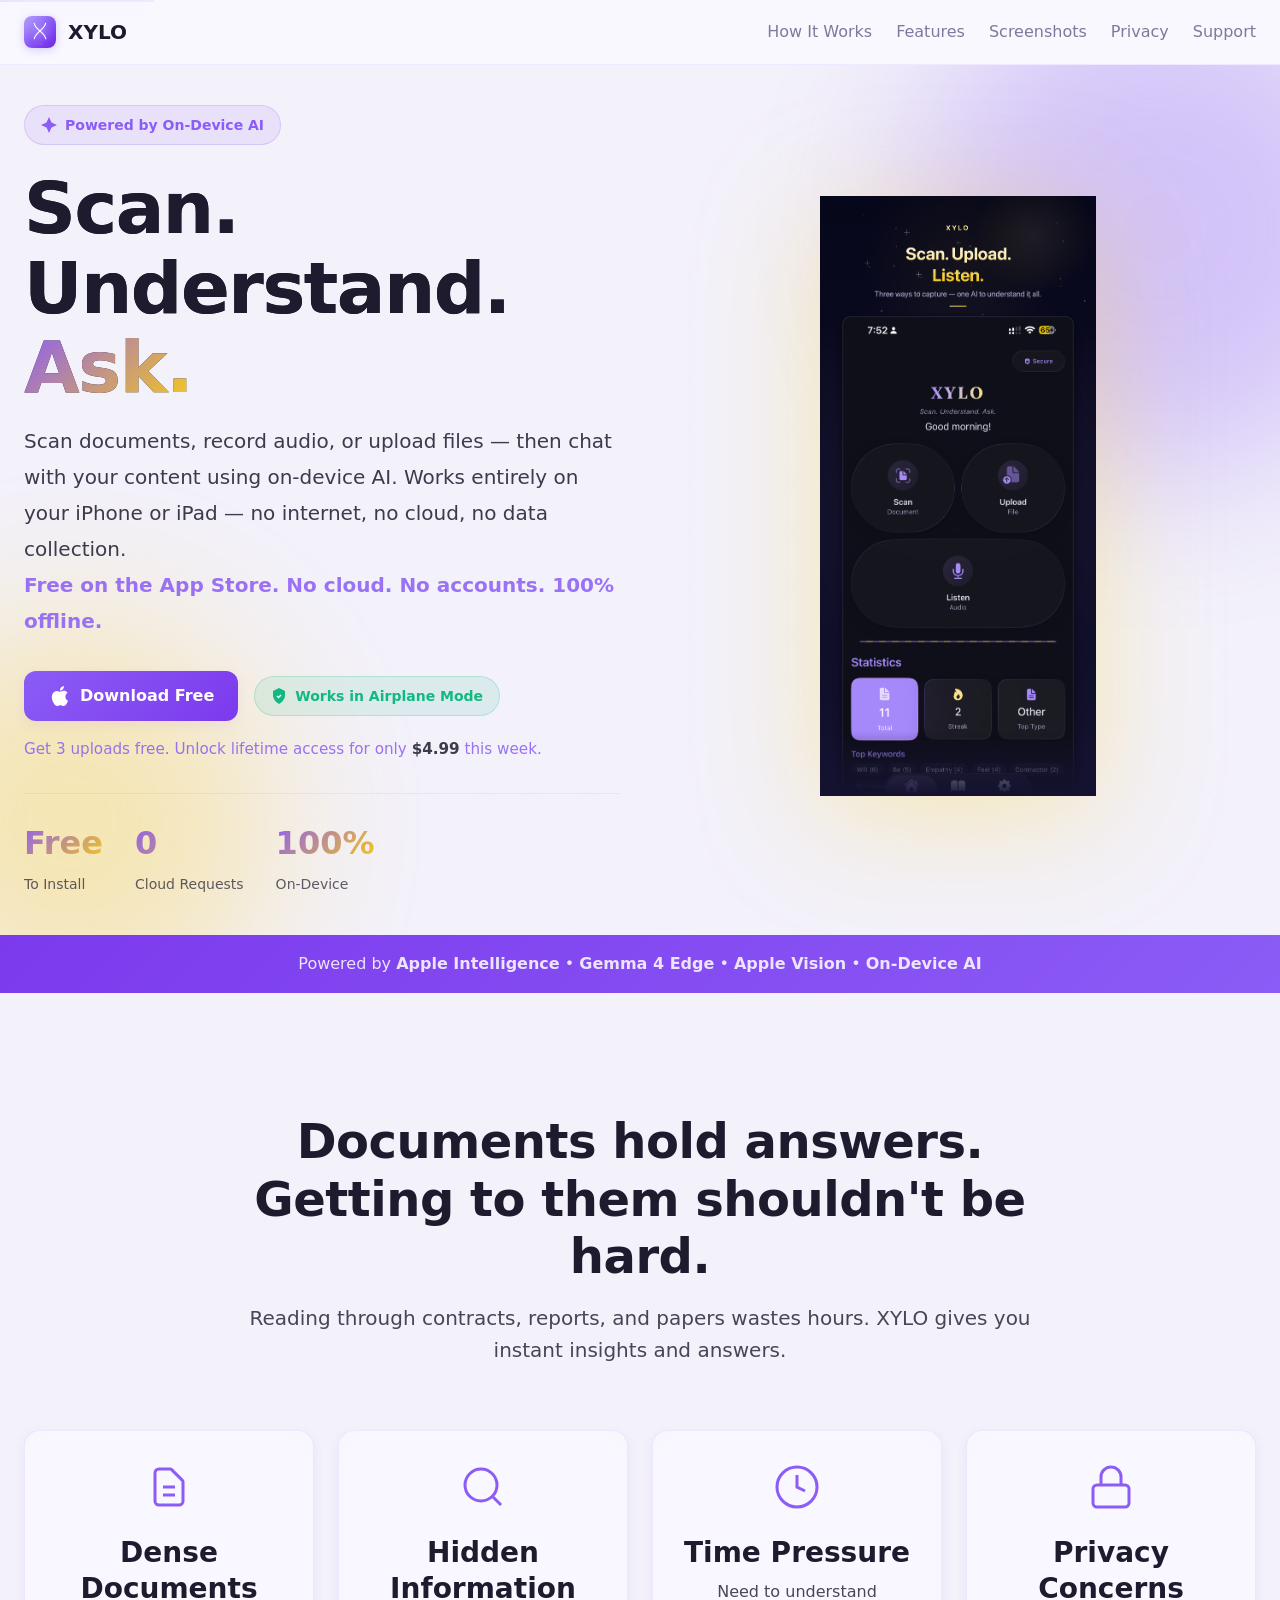
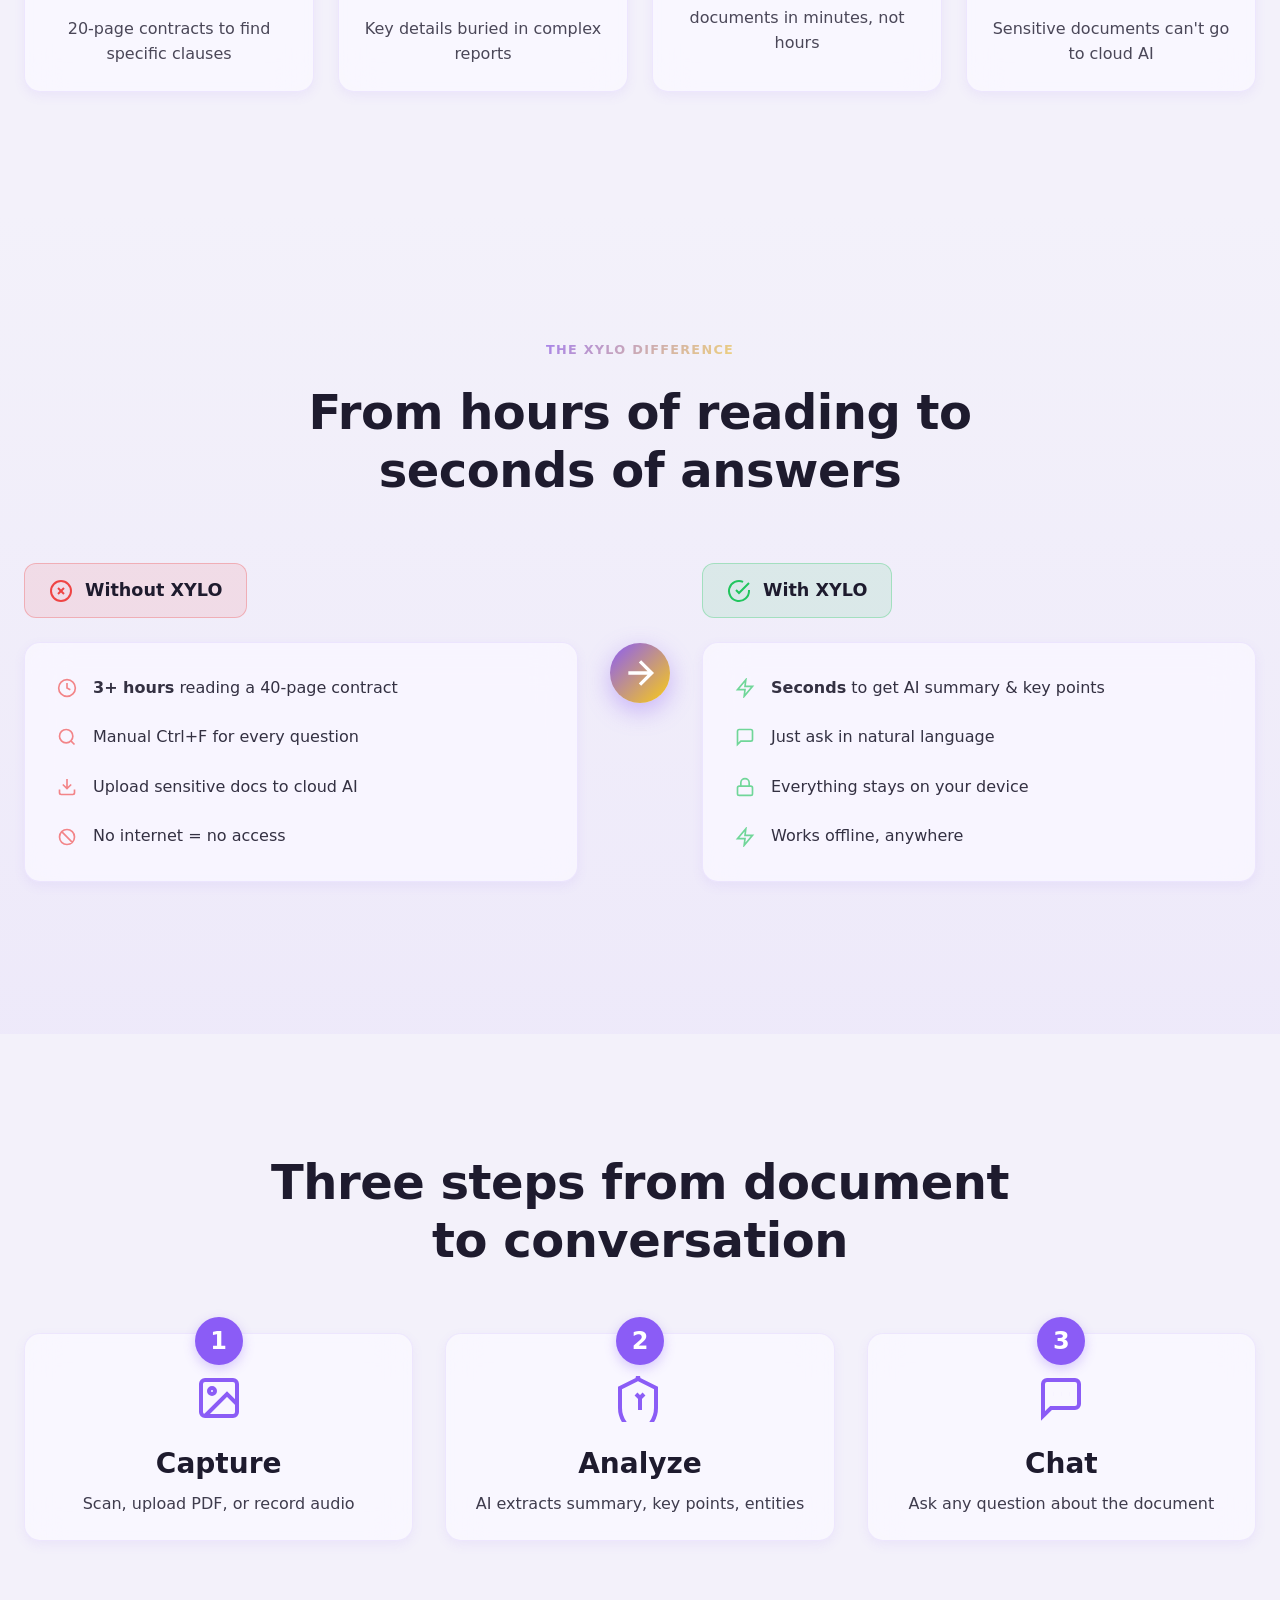
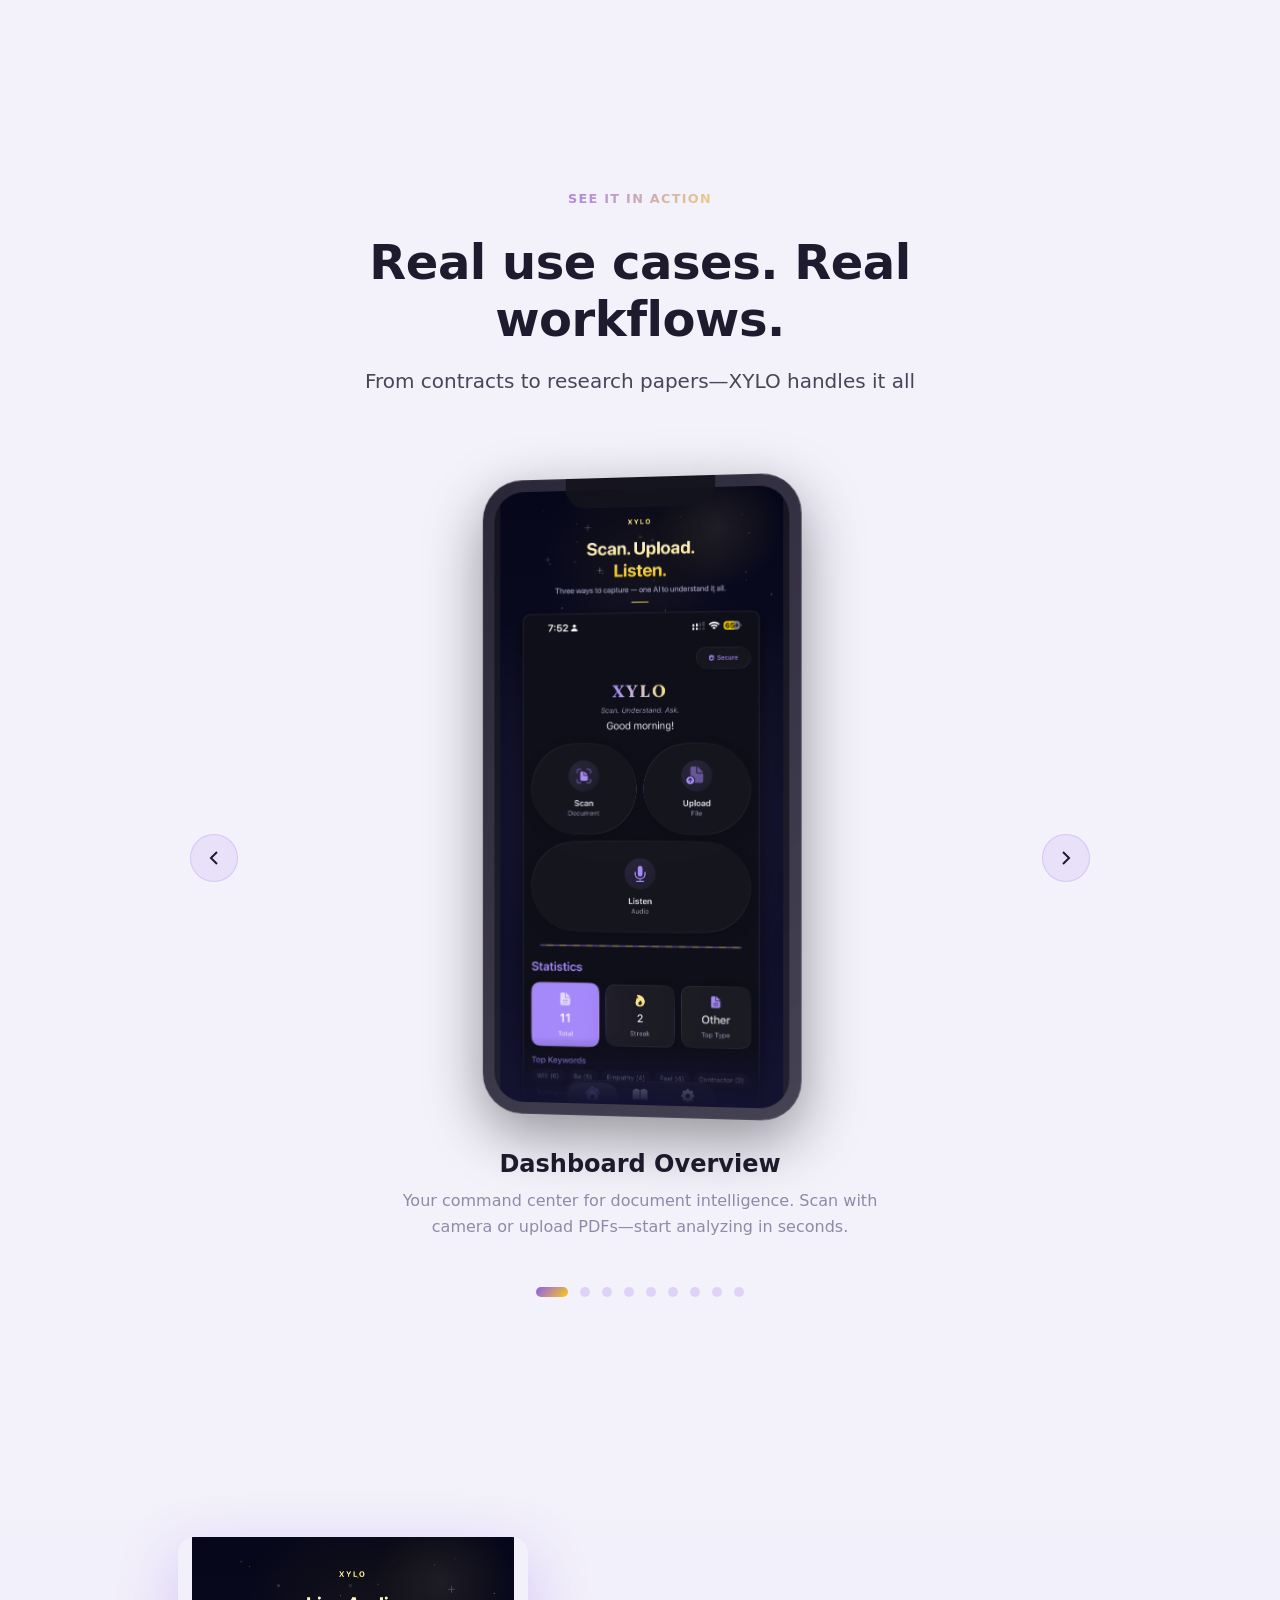
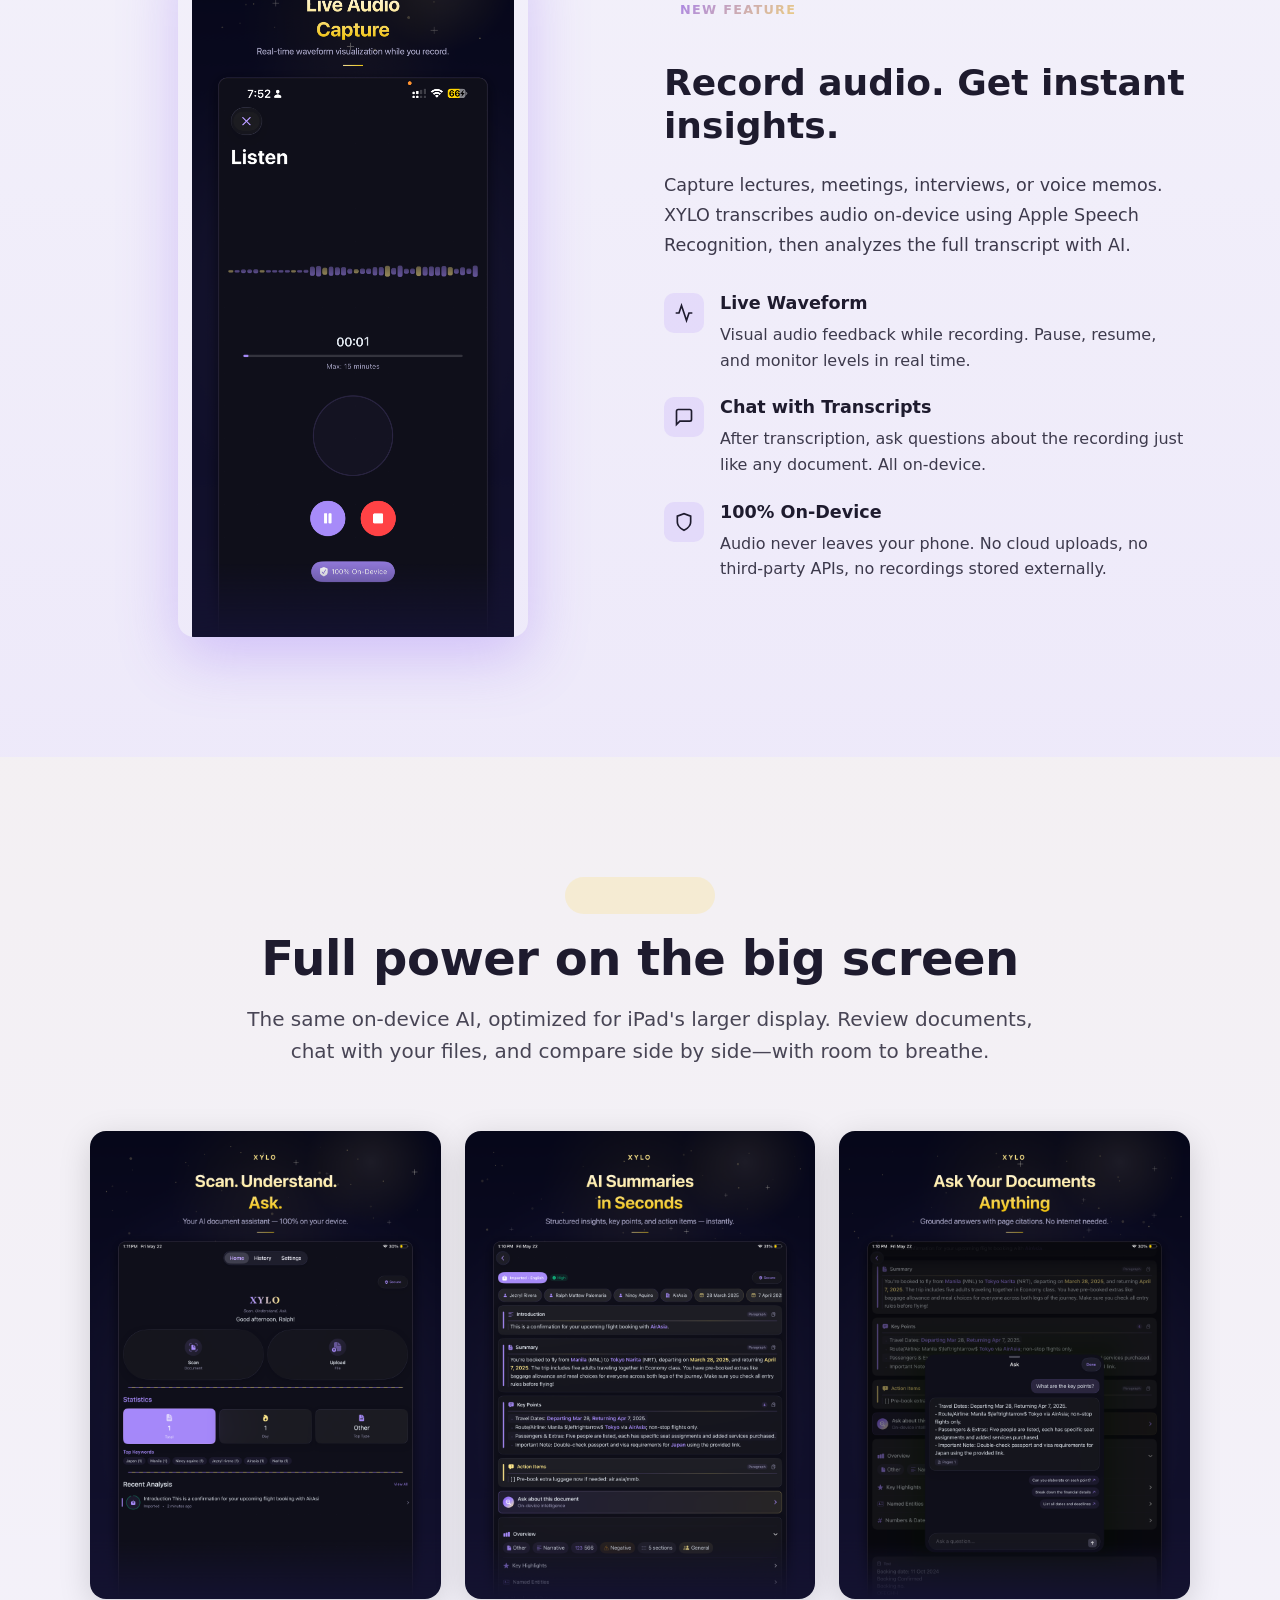
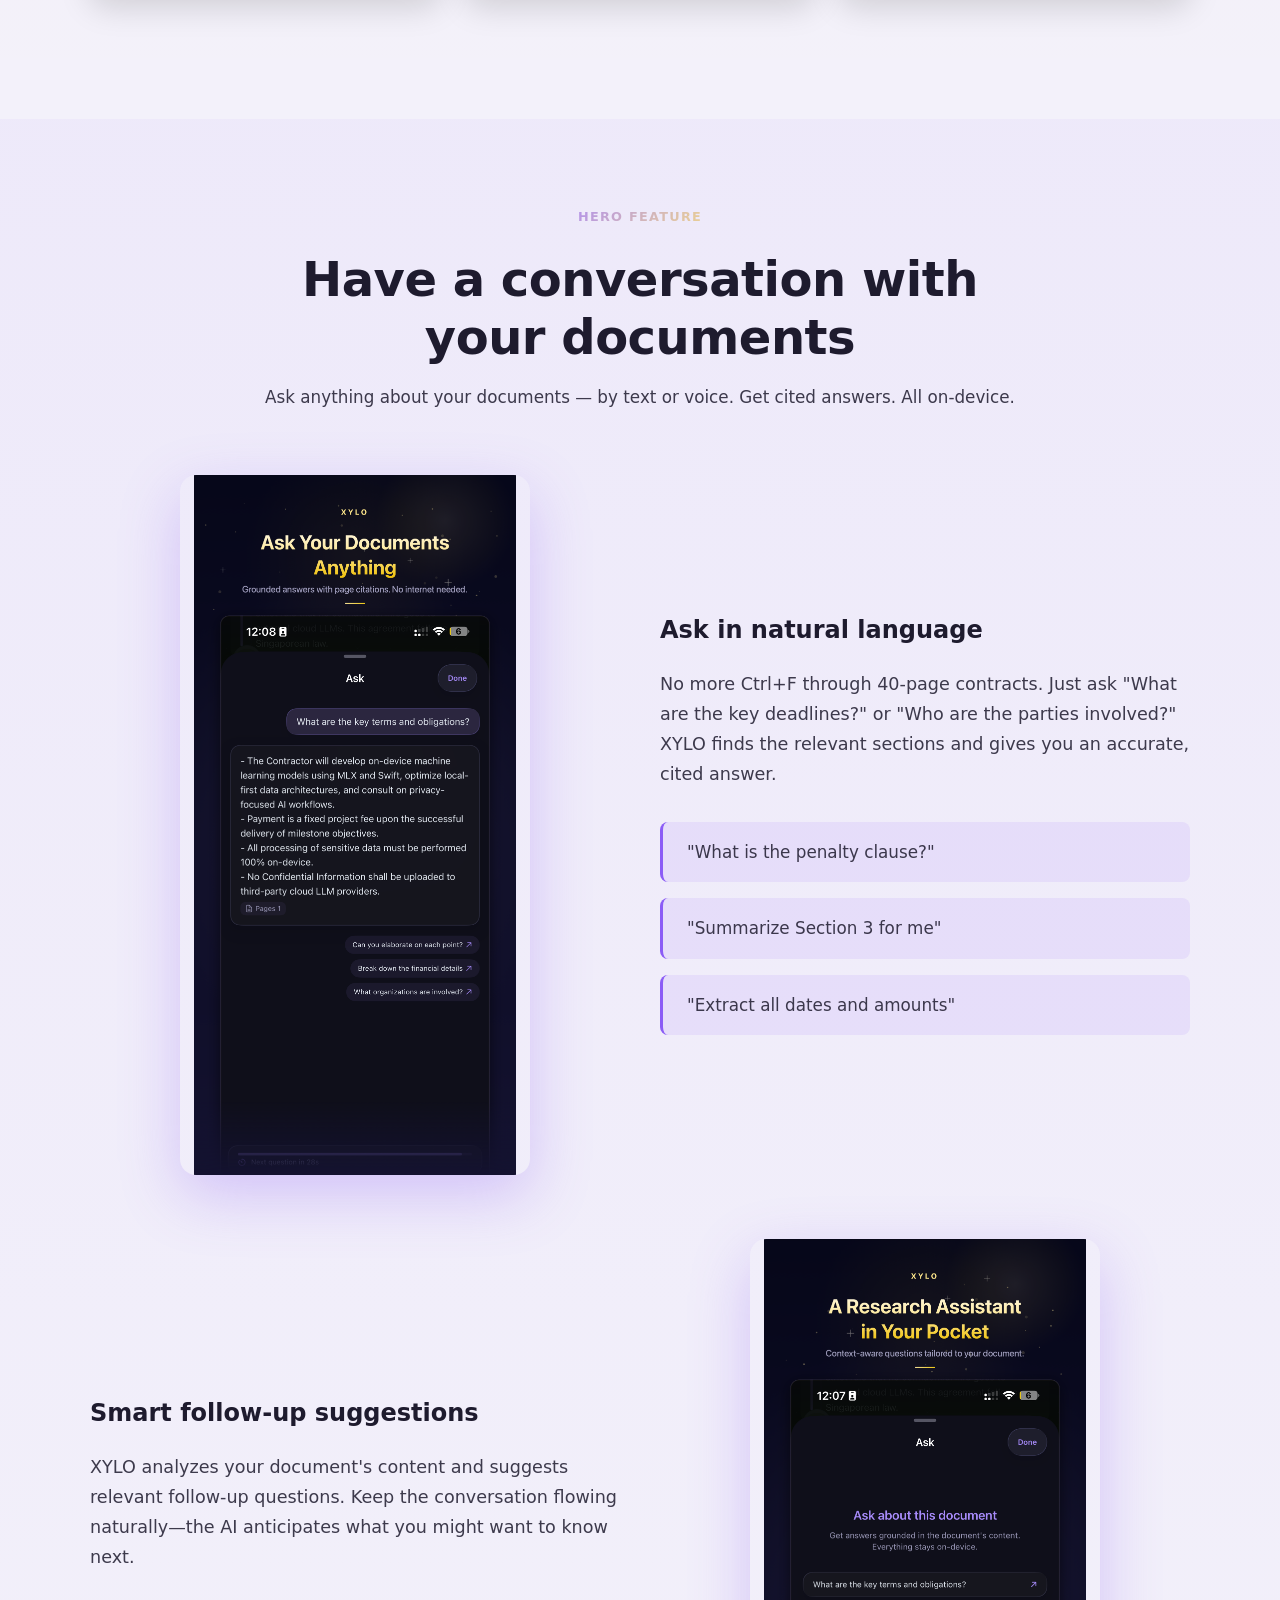
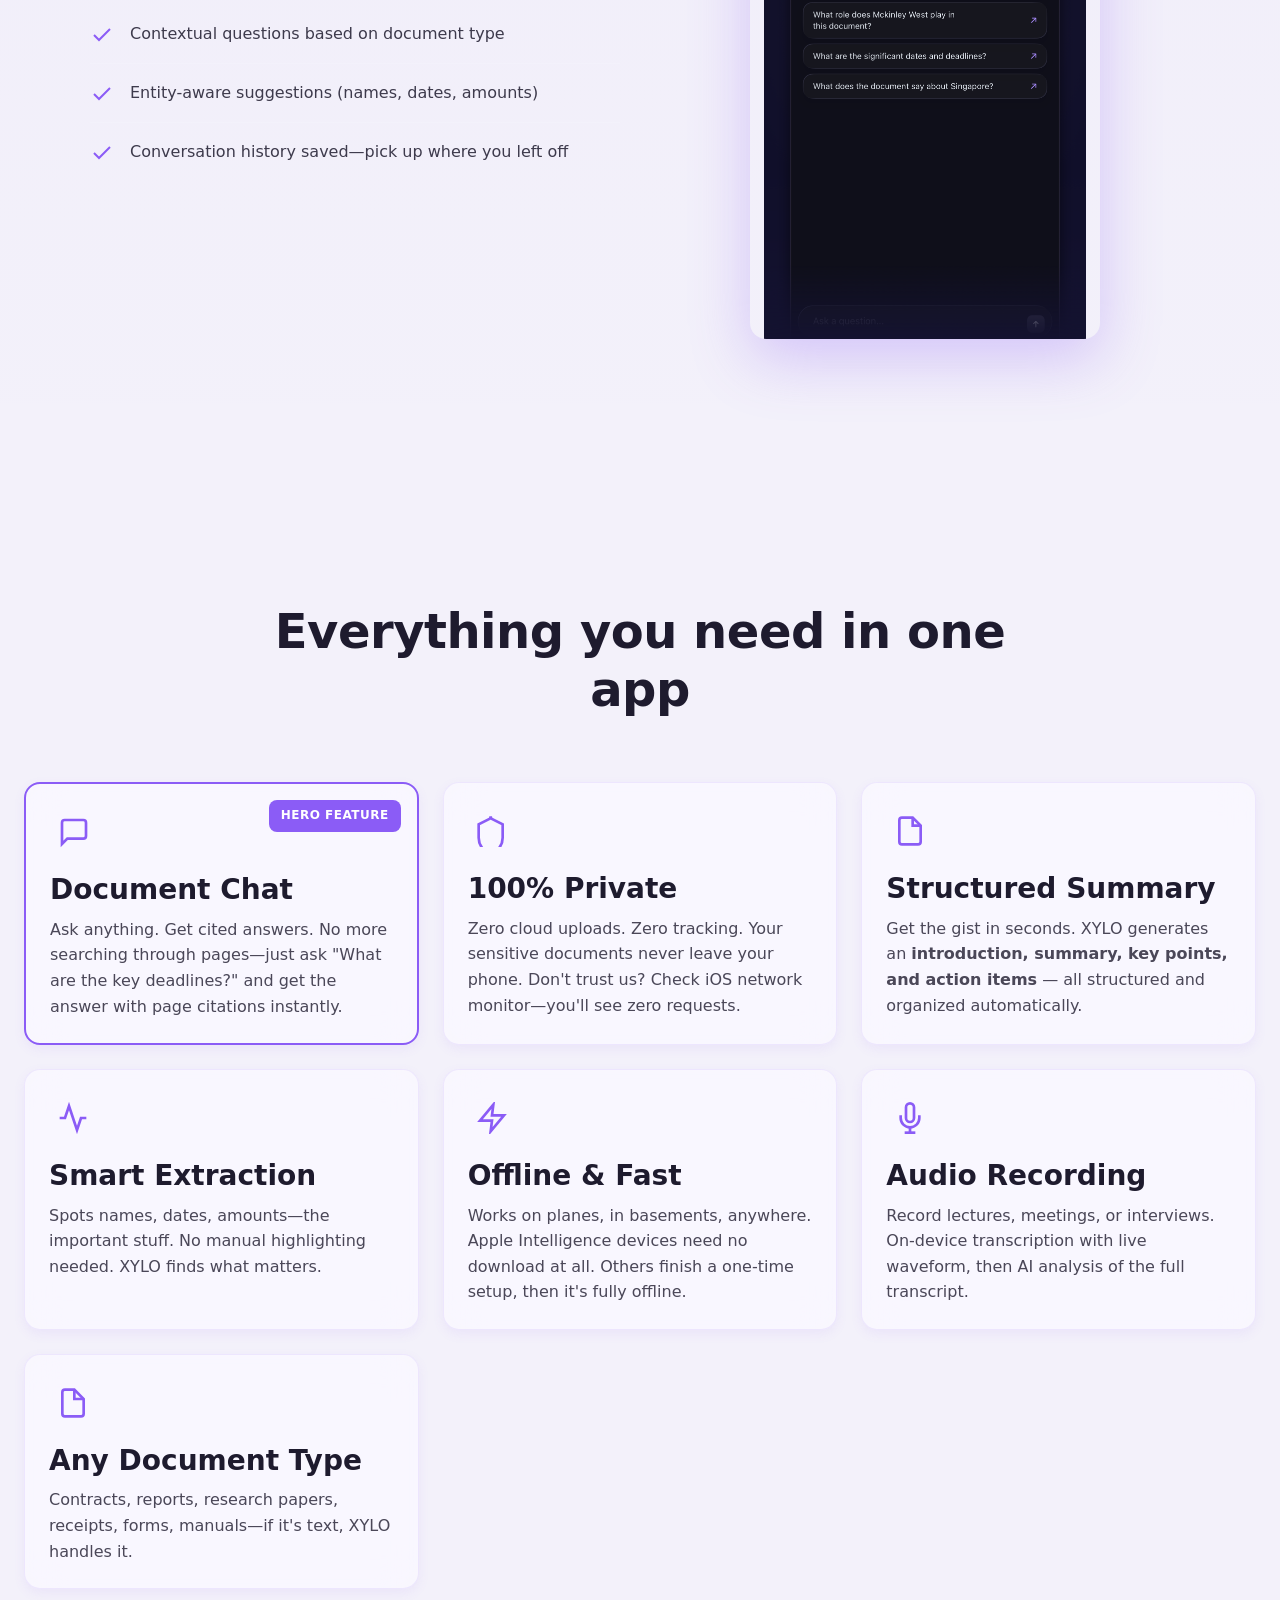
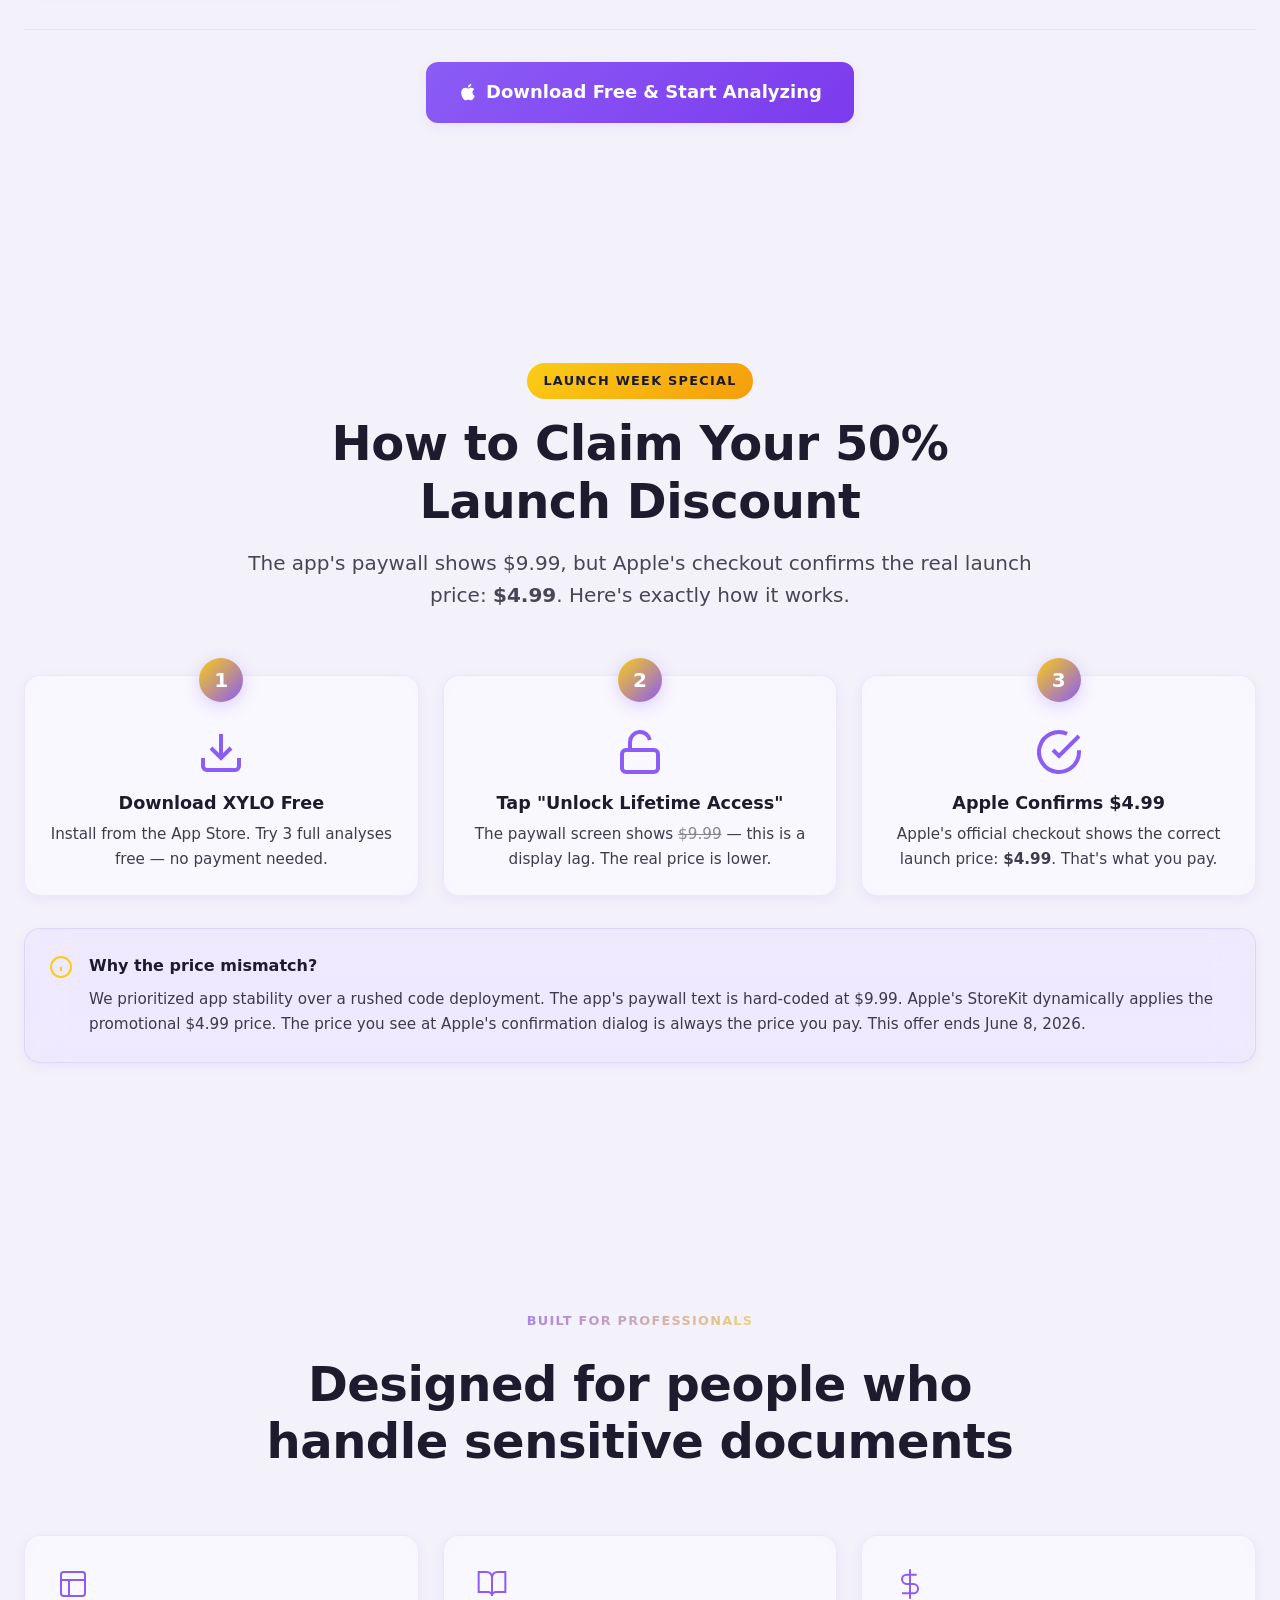
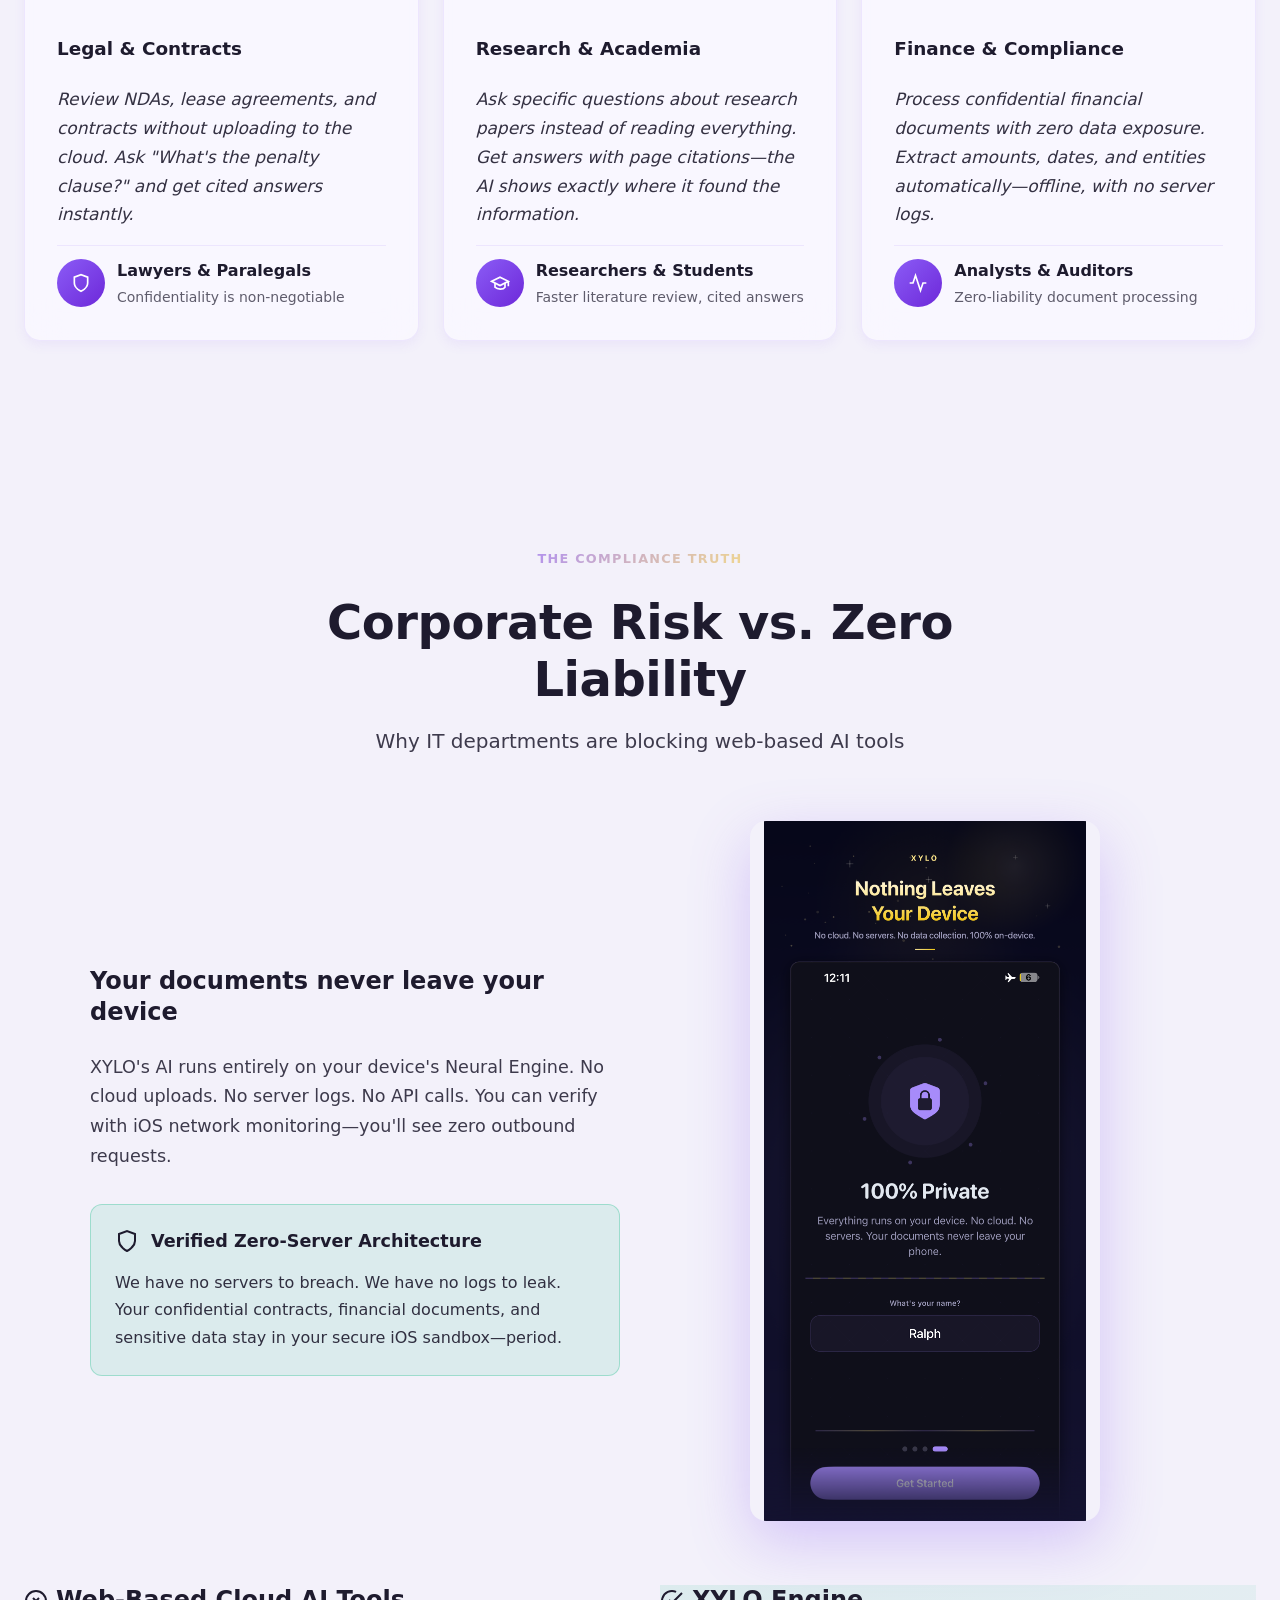
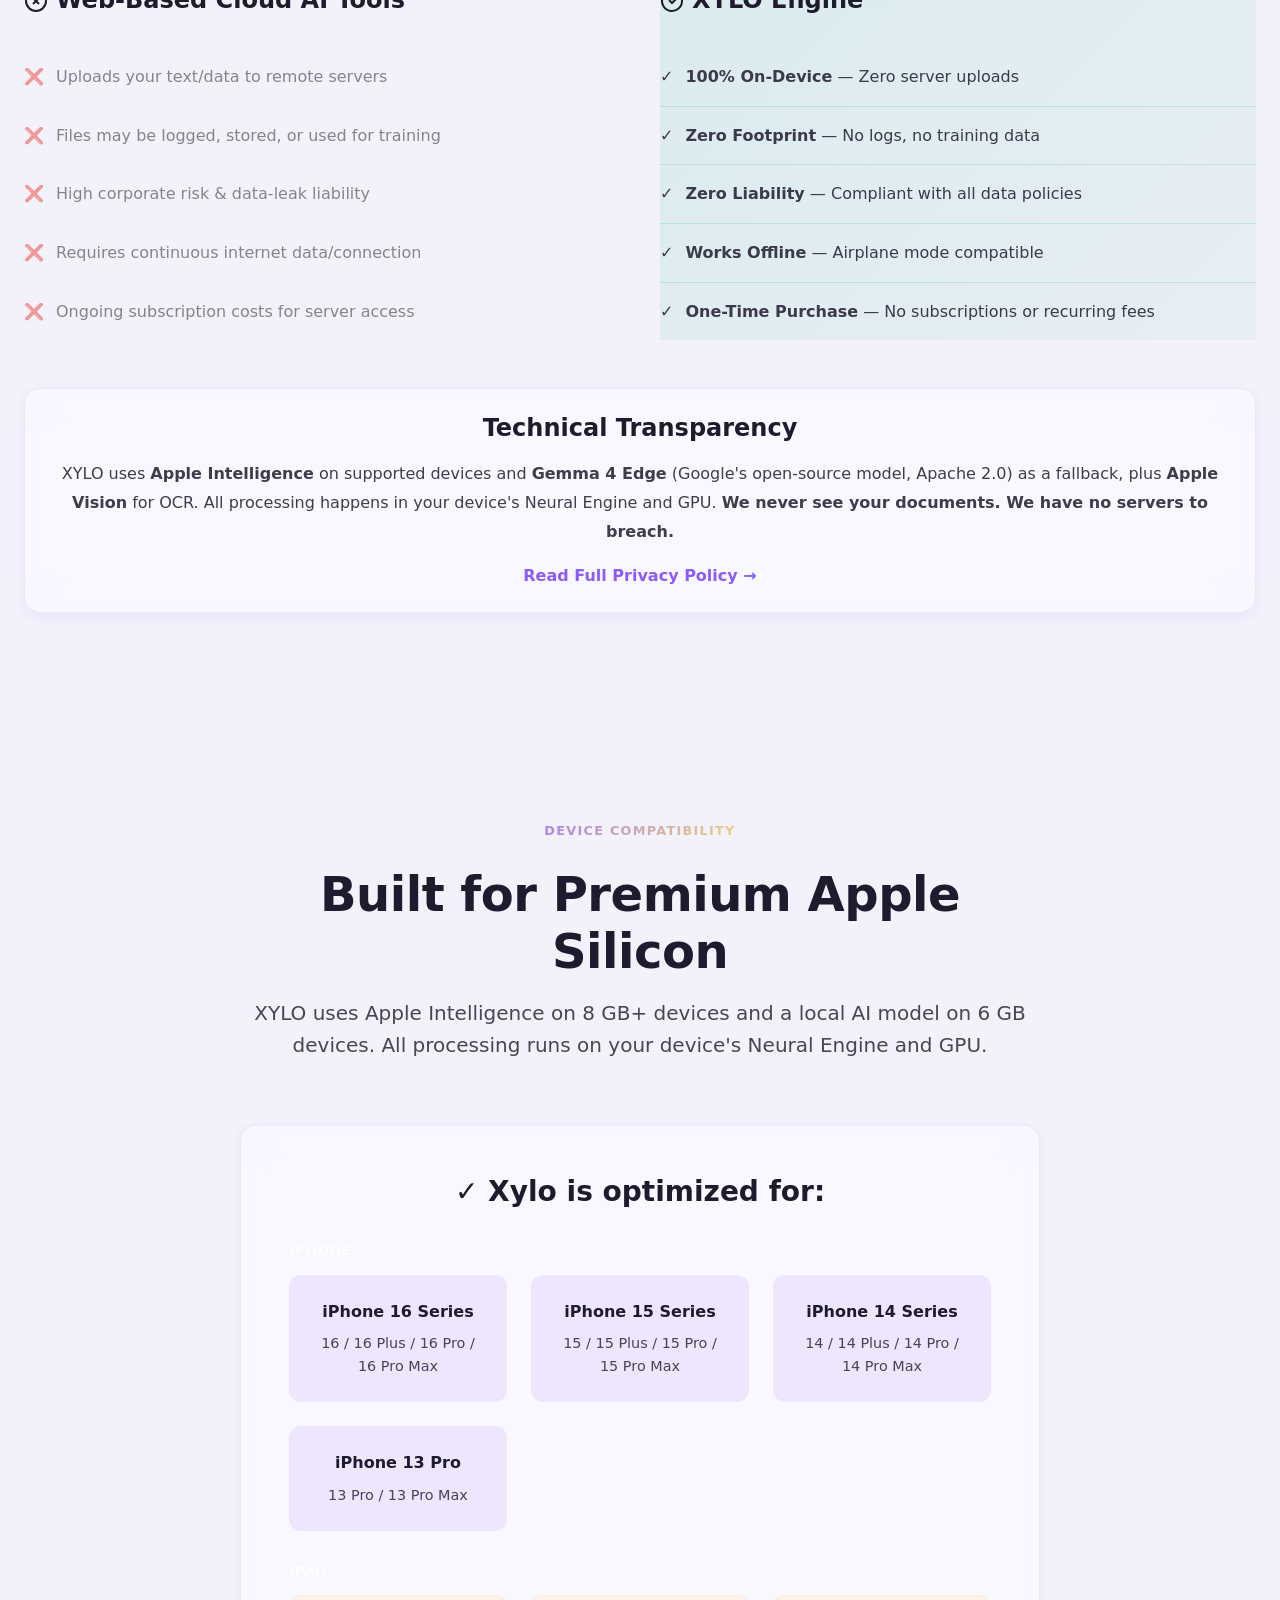
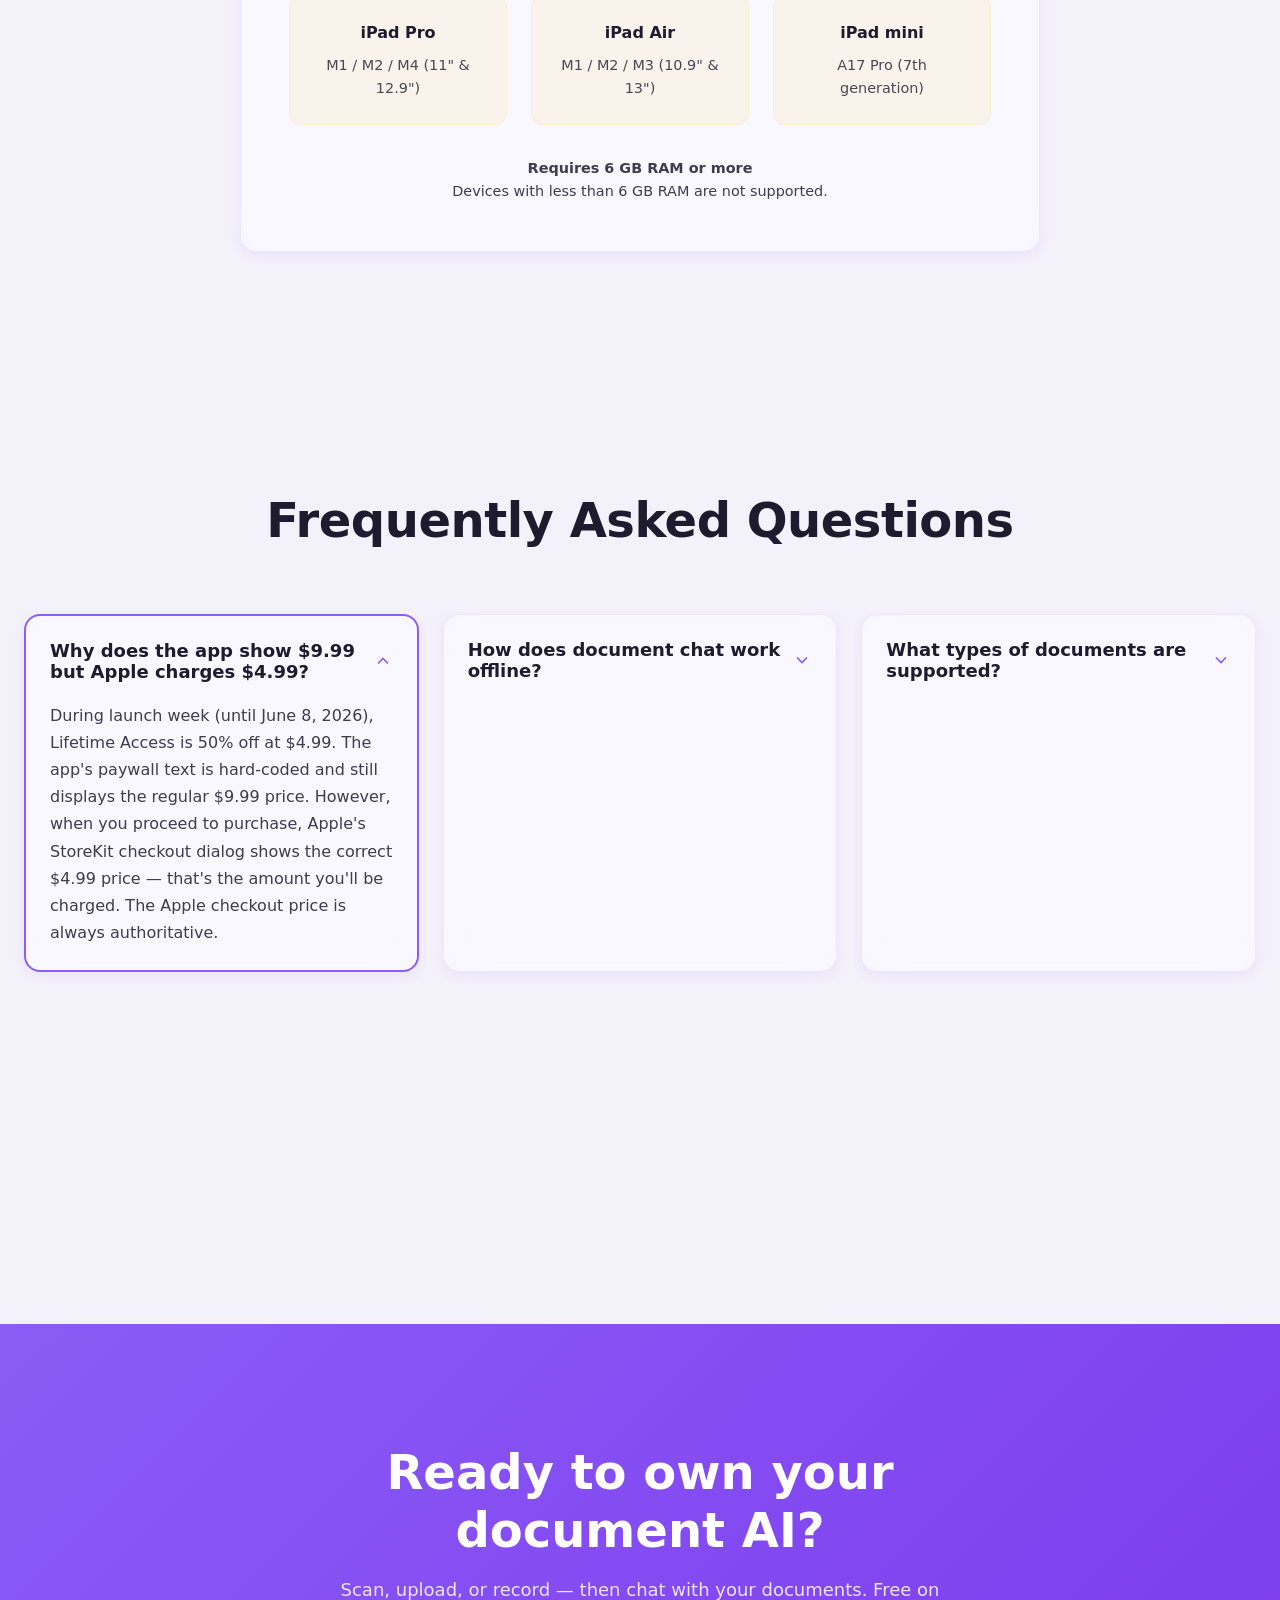
==== commit a2b5f5e7: "updates" ====
--- a/index.html
+++ b/index.html
@@ -843,7 +843,7 @@
     <section class="launch-claim section" id="launch-discount">
         <div class="section-inner">
             <div class="section-header">
-                <span class="section-badge">Launch Week Special</span>
+                <span class="section-badge" style="background: linear-gradient(135deg, var(--xylo-accent), #F59E0B); color: #1a1a2e; -webkit-text-fill-color: #1a1a2e;">Launch Week Special</span>
                 <h2 class="section-title">How to Claim Your 50% Launch Discount</h2>
                 <p class="section-subtitle">The app's paywall shows $9.99, but Apple's checkout confirms the real launch price: <strong>$4.99</strong>. Here's exactly how it works.</p>
             </div>
--- a/assets/css/main.css
+++ b/assets/css/main.css
@@ -2381,16 +2381,13 @@
 }
 
 .launch-banner-text {
-  display: flex;
-  align-items: center;
-  gap: 0.4rem;
   font-size: 0.9rem;
-  flex-wrap: wrap;
-  justify-content: center;
+  line-height: 1.4;
 }
 
 .launch-banner-text s {
   opacity: 0.65;
+  color: white;
 }
 
 .launch-countdown {
@@ -2473,6 +2470,11 @@
   text-align: center;
   padding: 3rem var(--spacing-xl) var(--spacing-xl);
   position: relative;
+  overflow: visible;
+}
+
+.launch-claim-step:hover {
+  transform: none;
 }
 
 .launch-claim-number {
@@ -2529,6 +2531,10 @@
   background: rgba(250, 204, 21, 0.04);
 }
 
+.launch-claim-note:hover {
+  transform: none;
+}
+
 .launch-claim-note-icon {
   flex-shrink: 0;
   color: var(--xylo-accent);
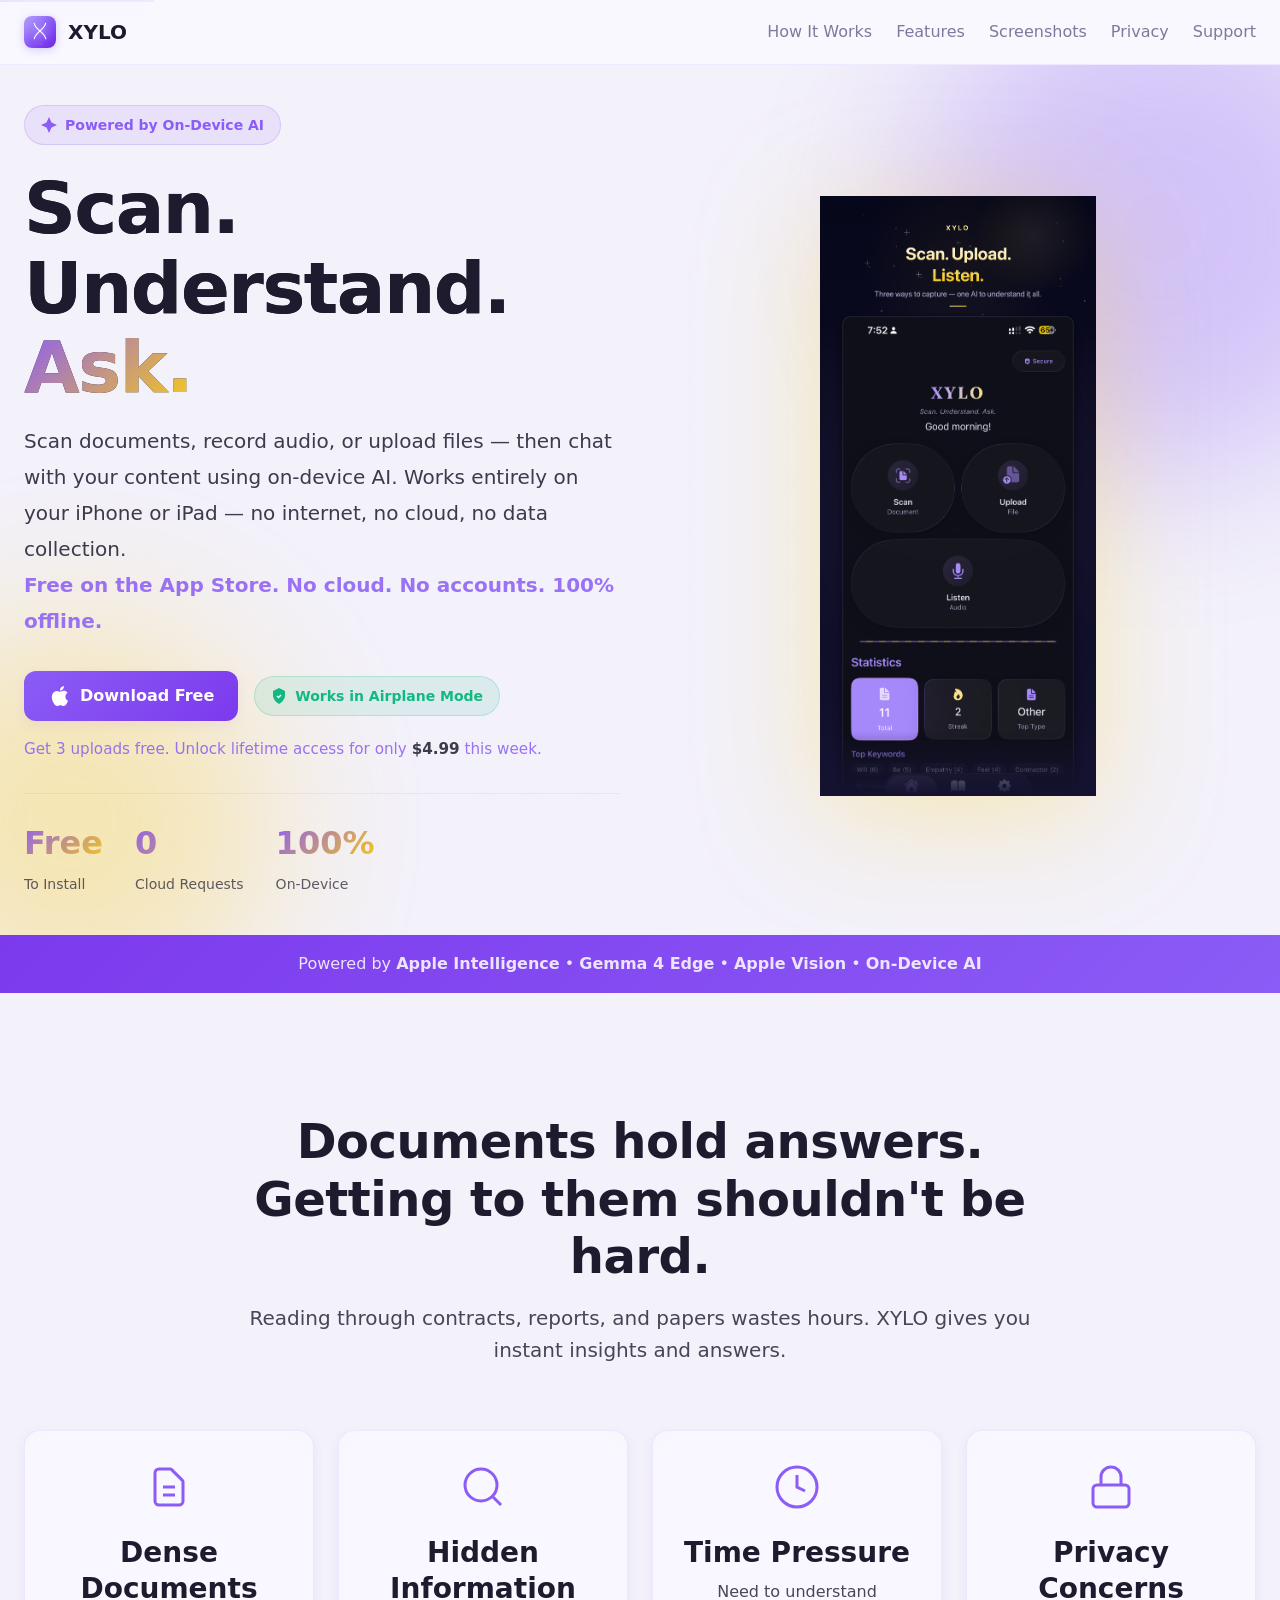
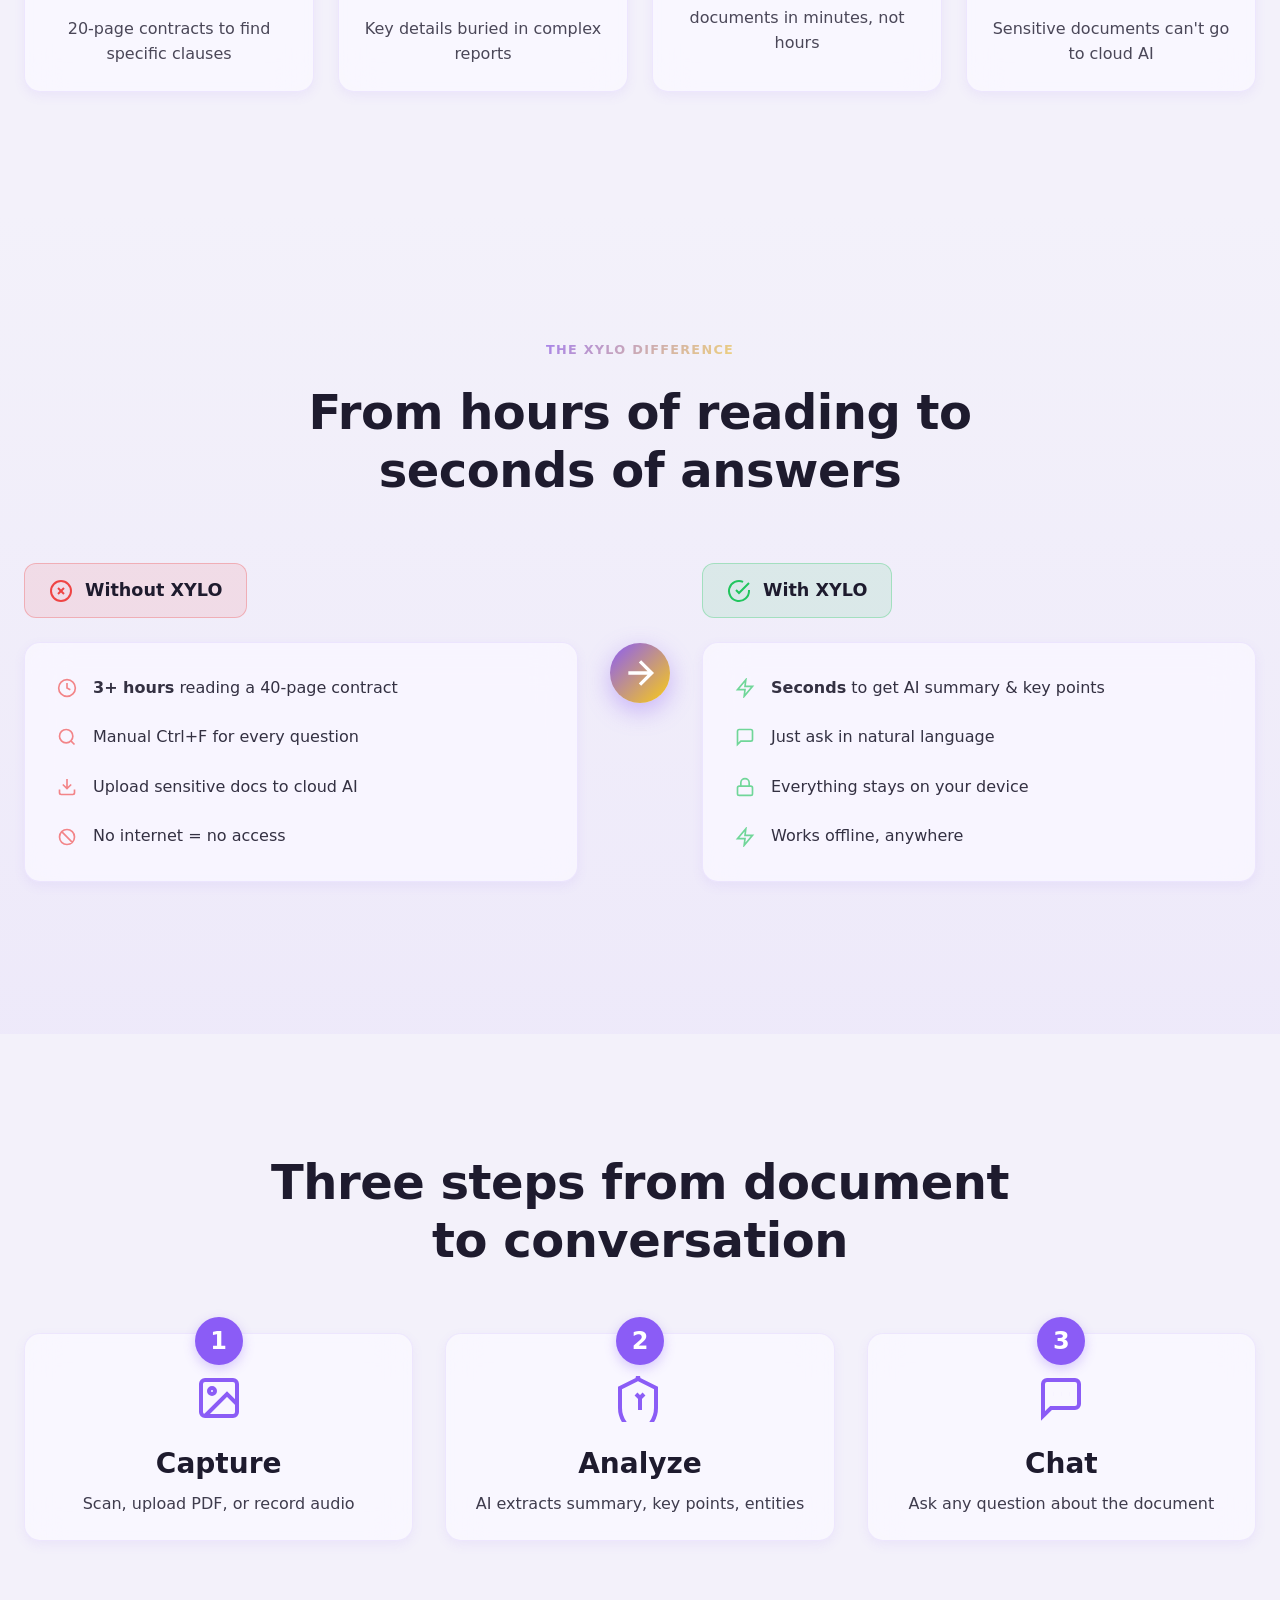
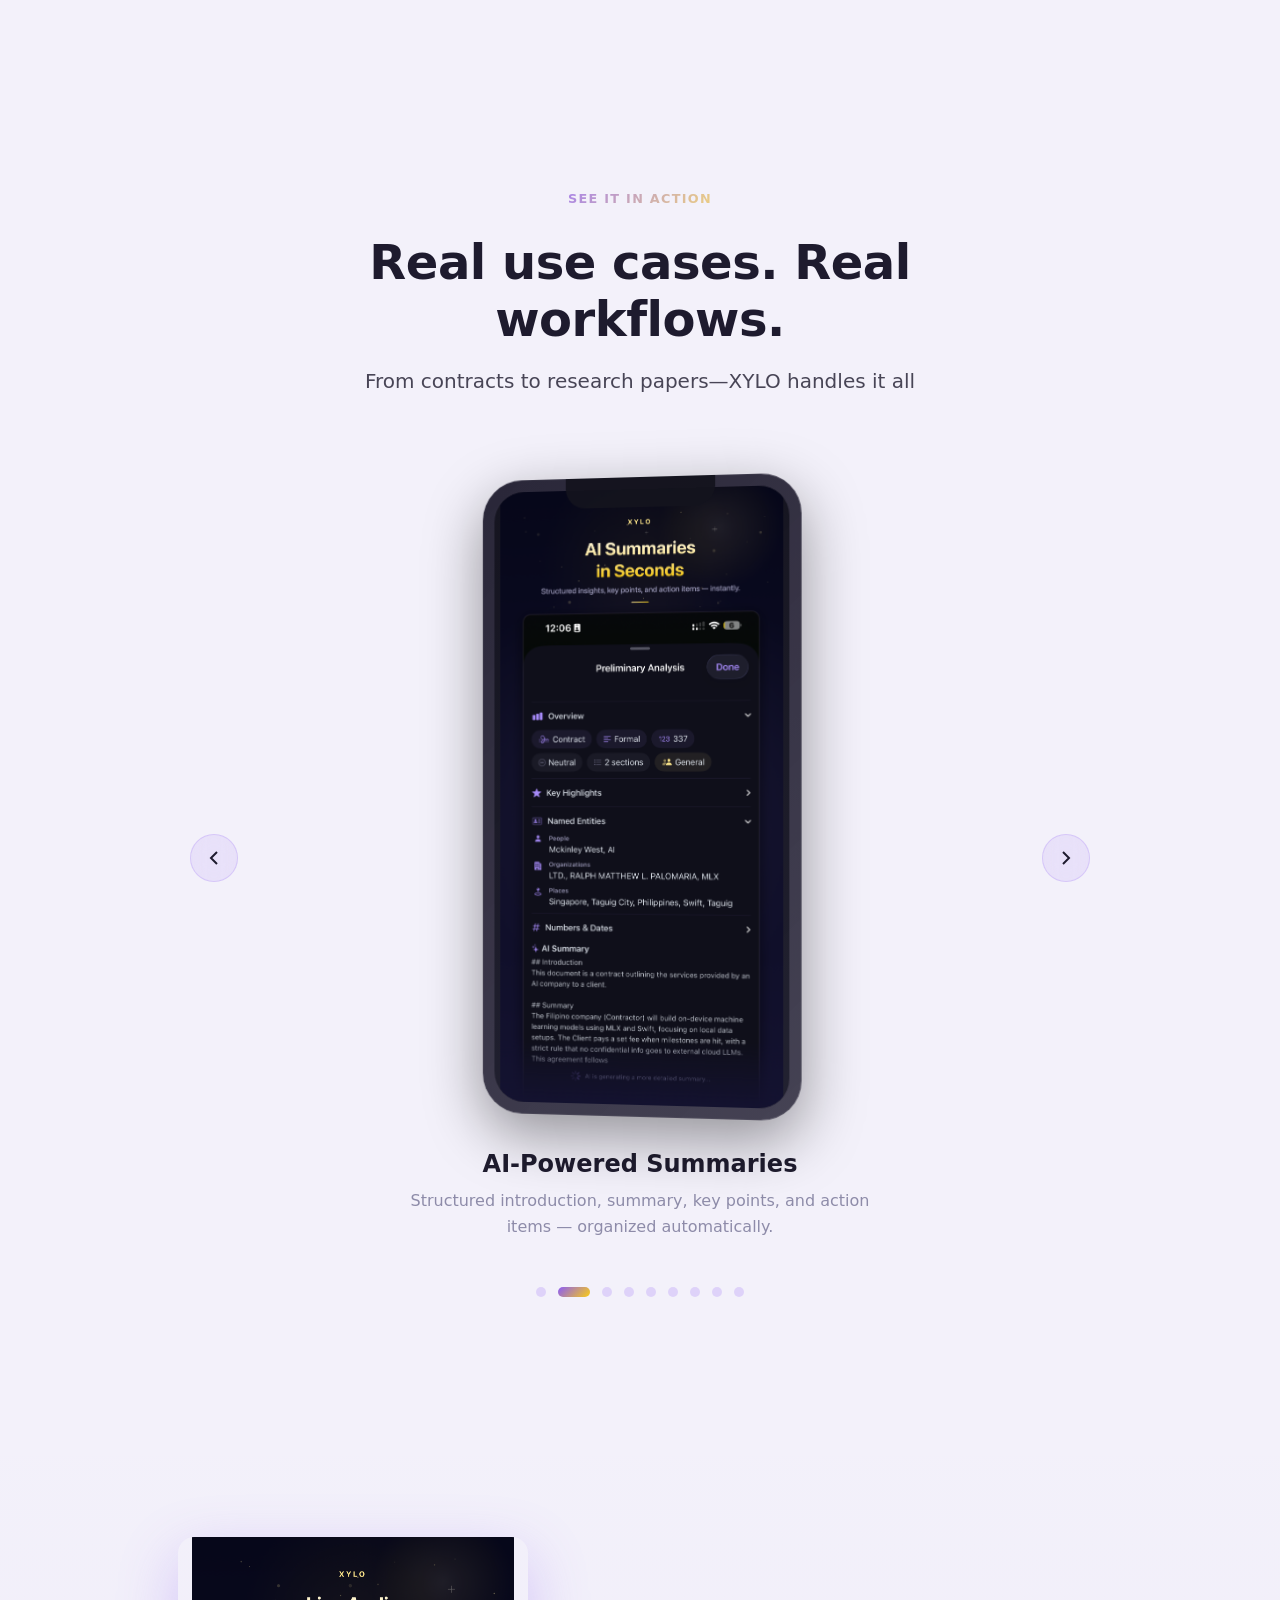
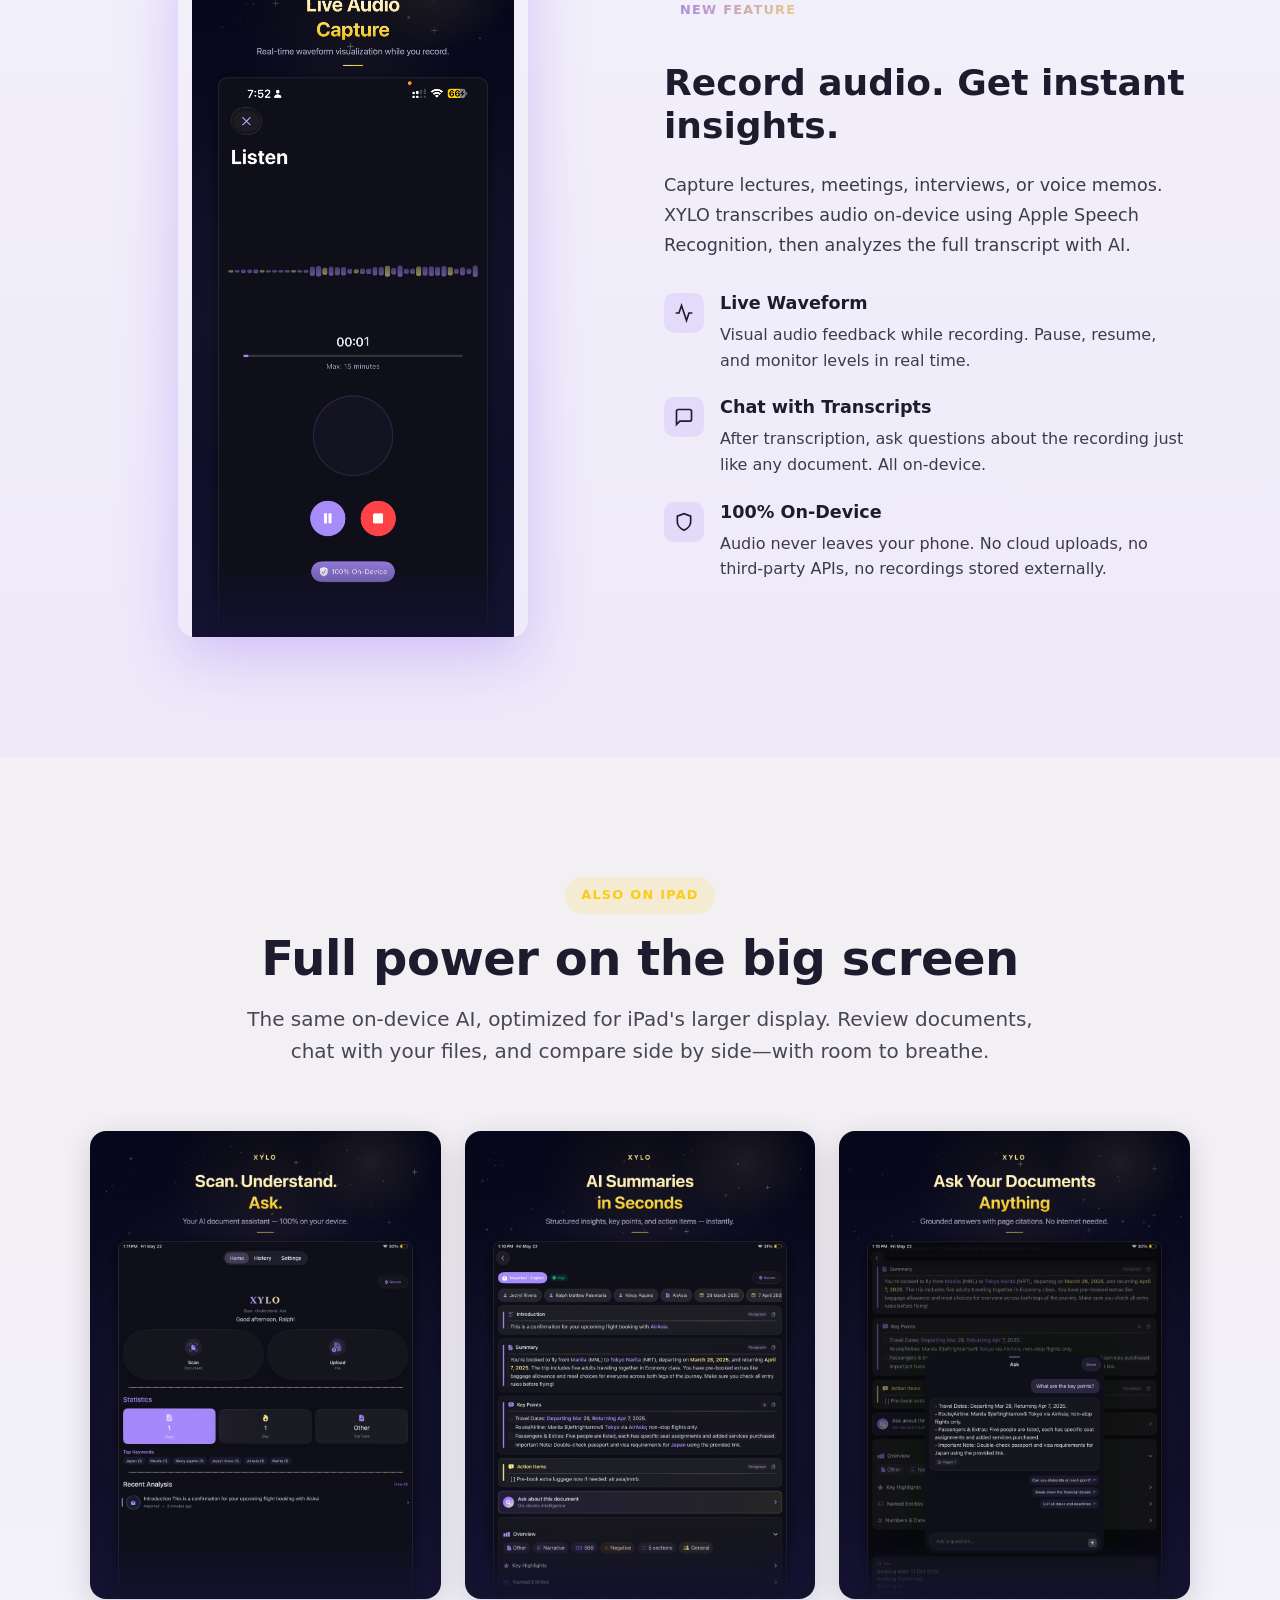
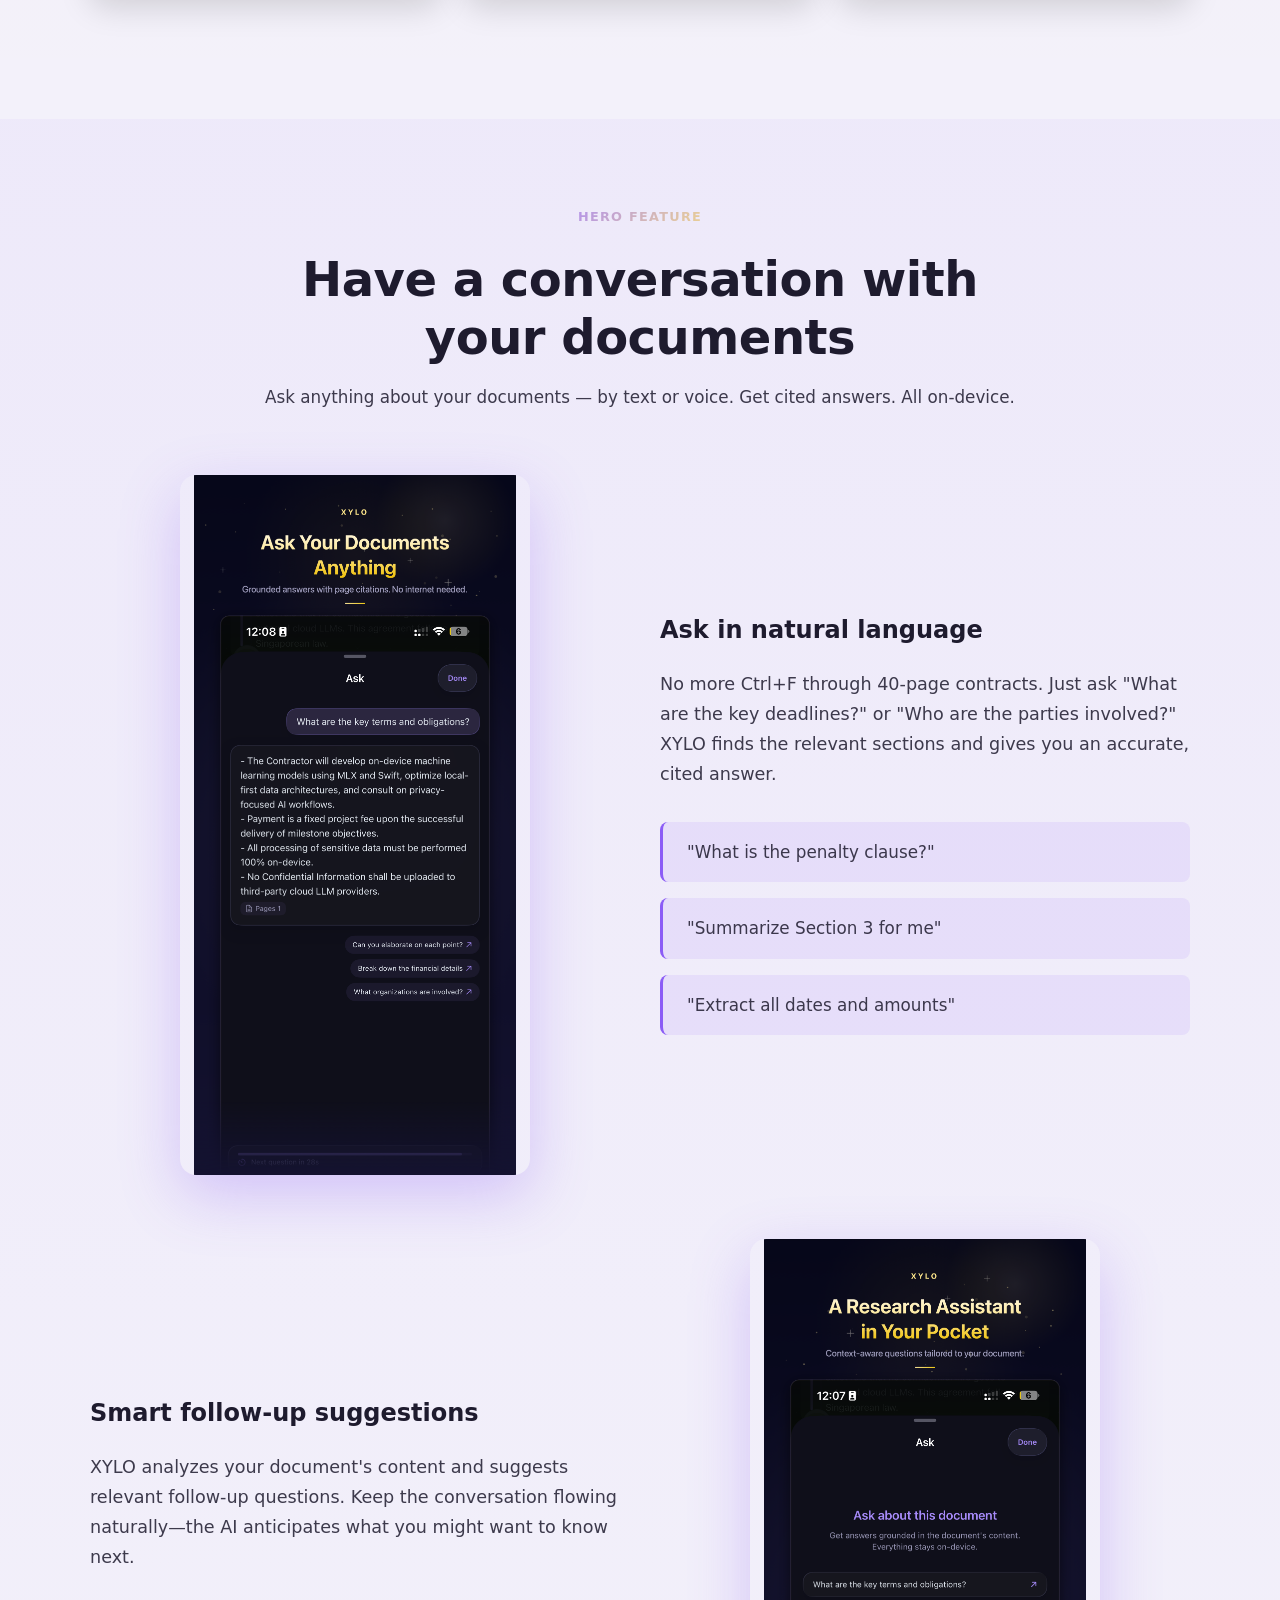
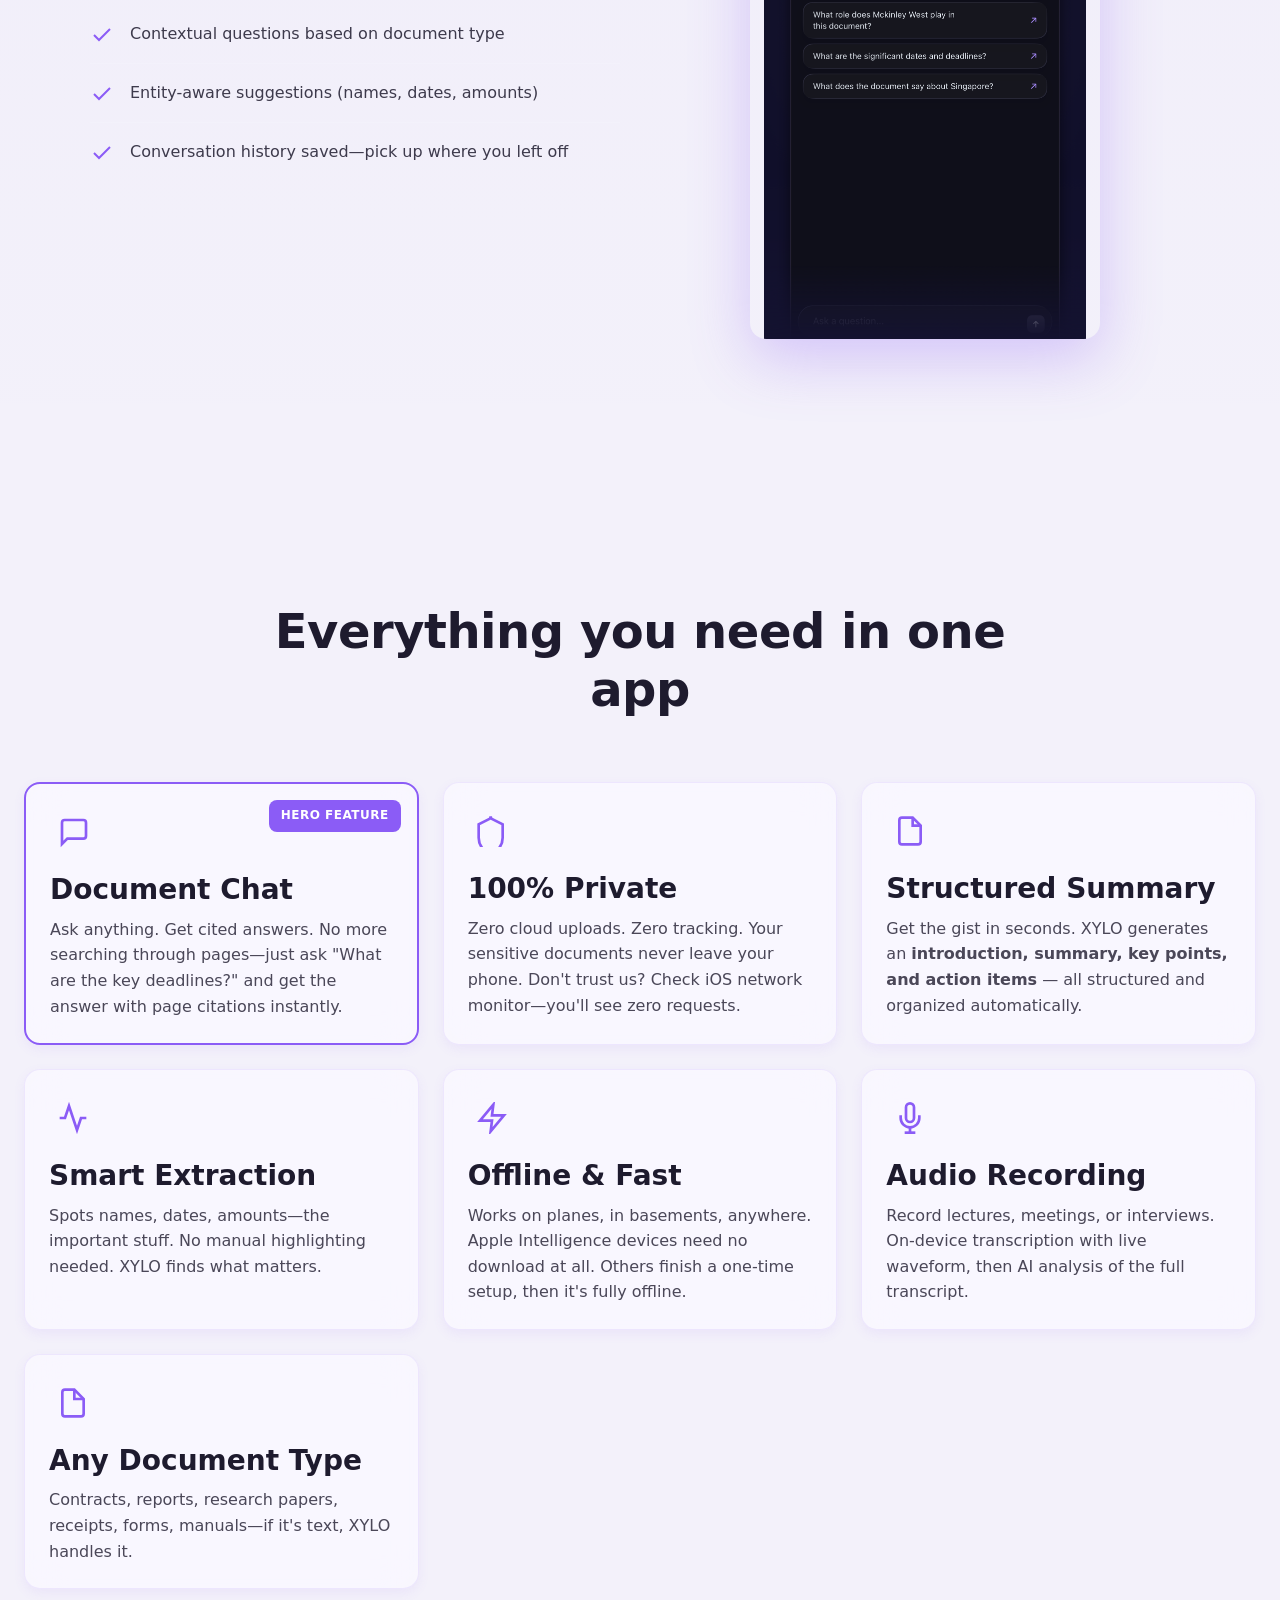
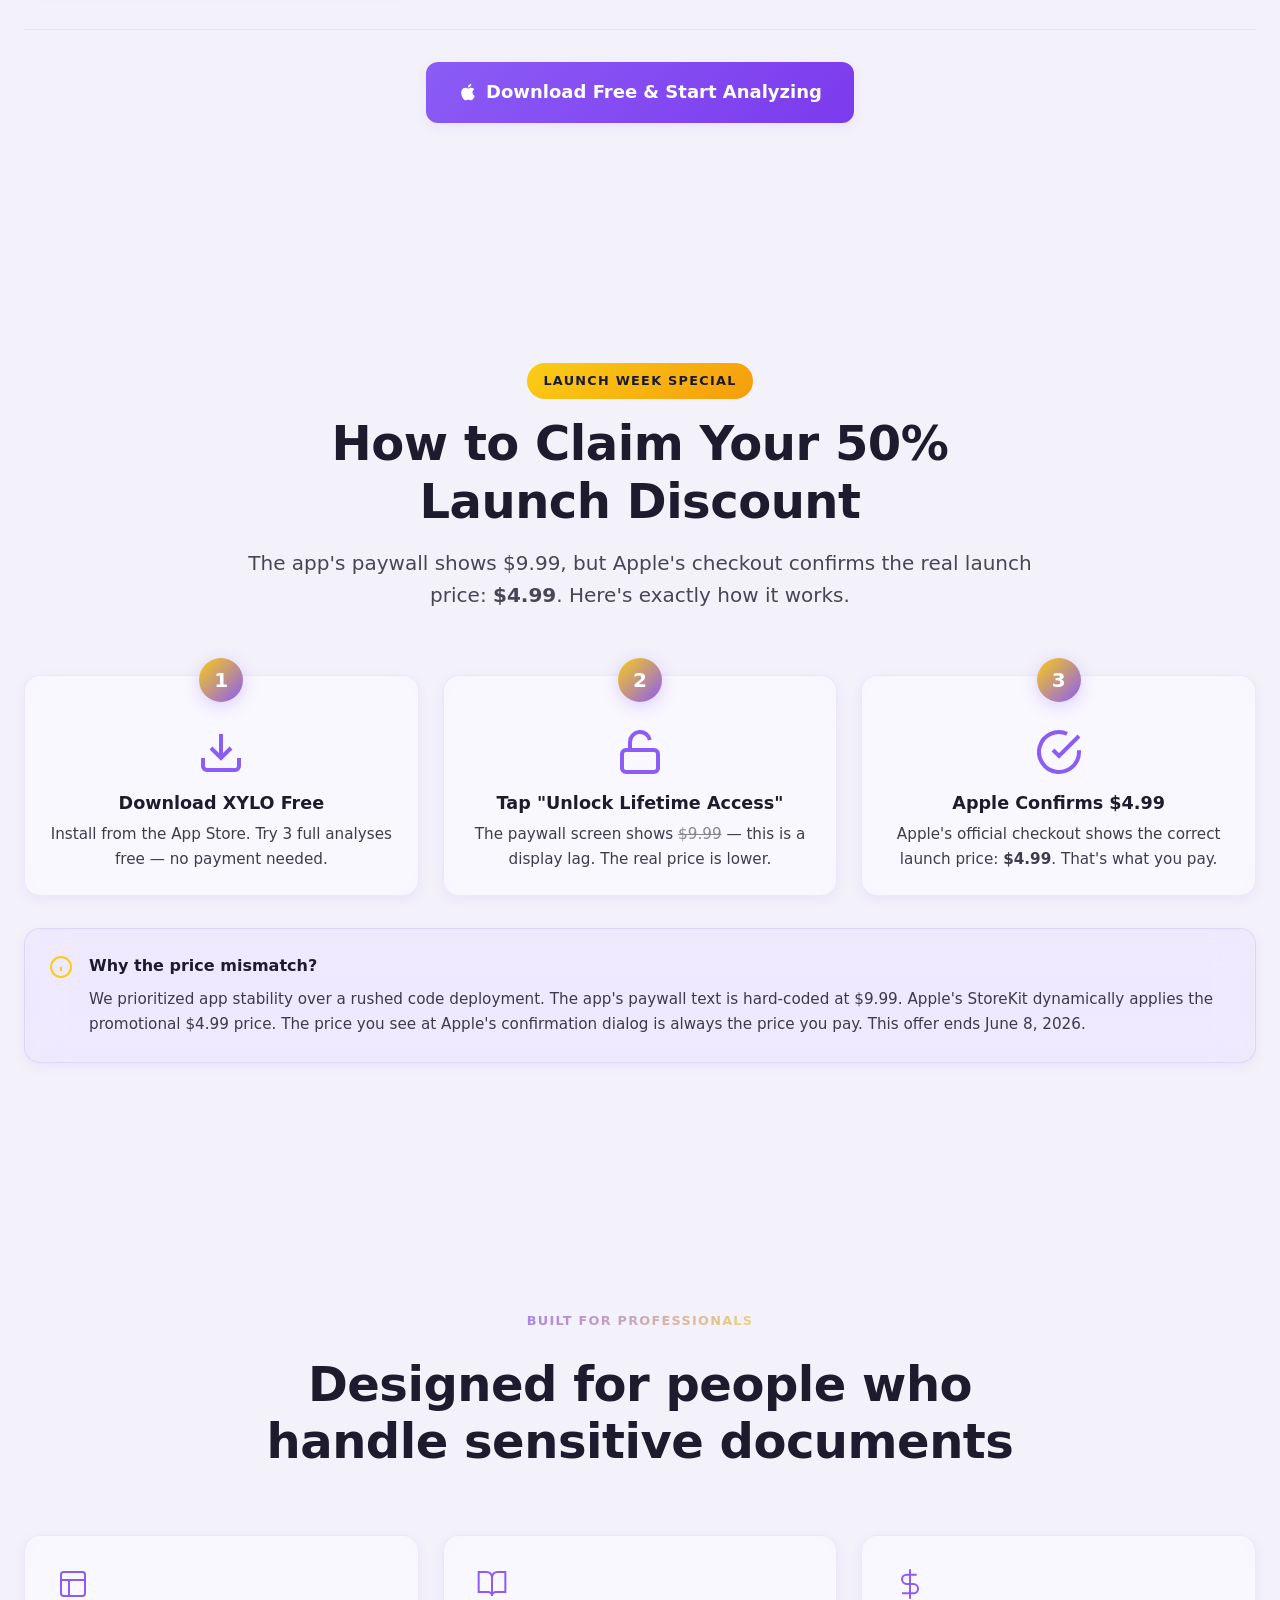
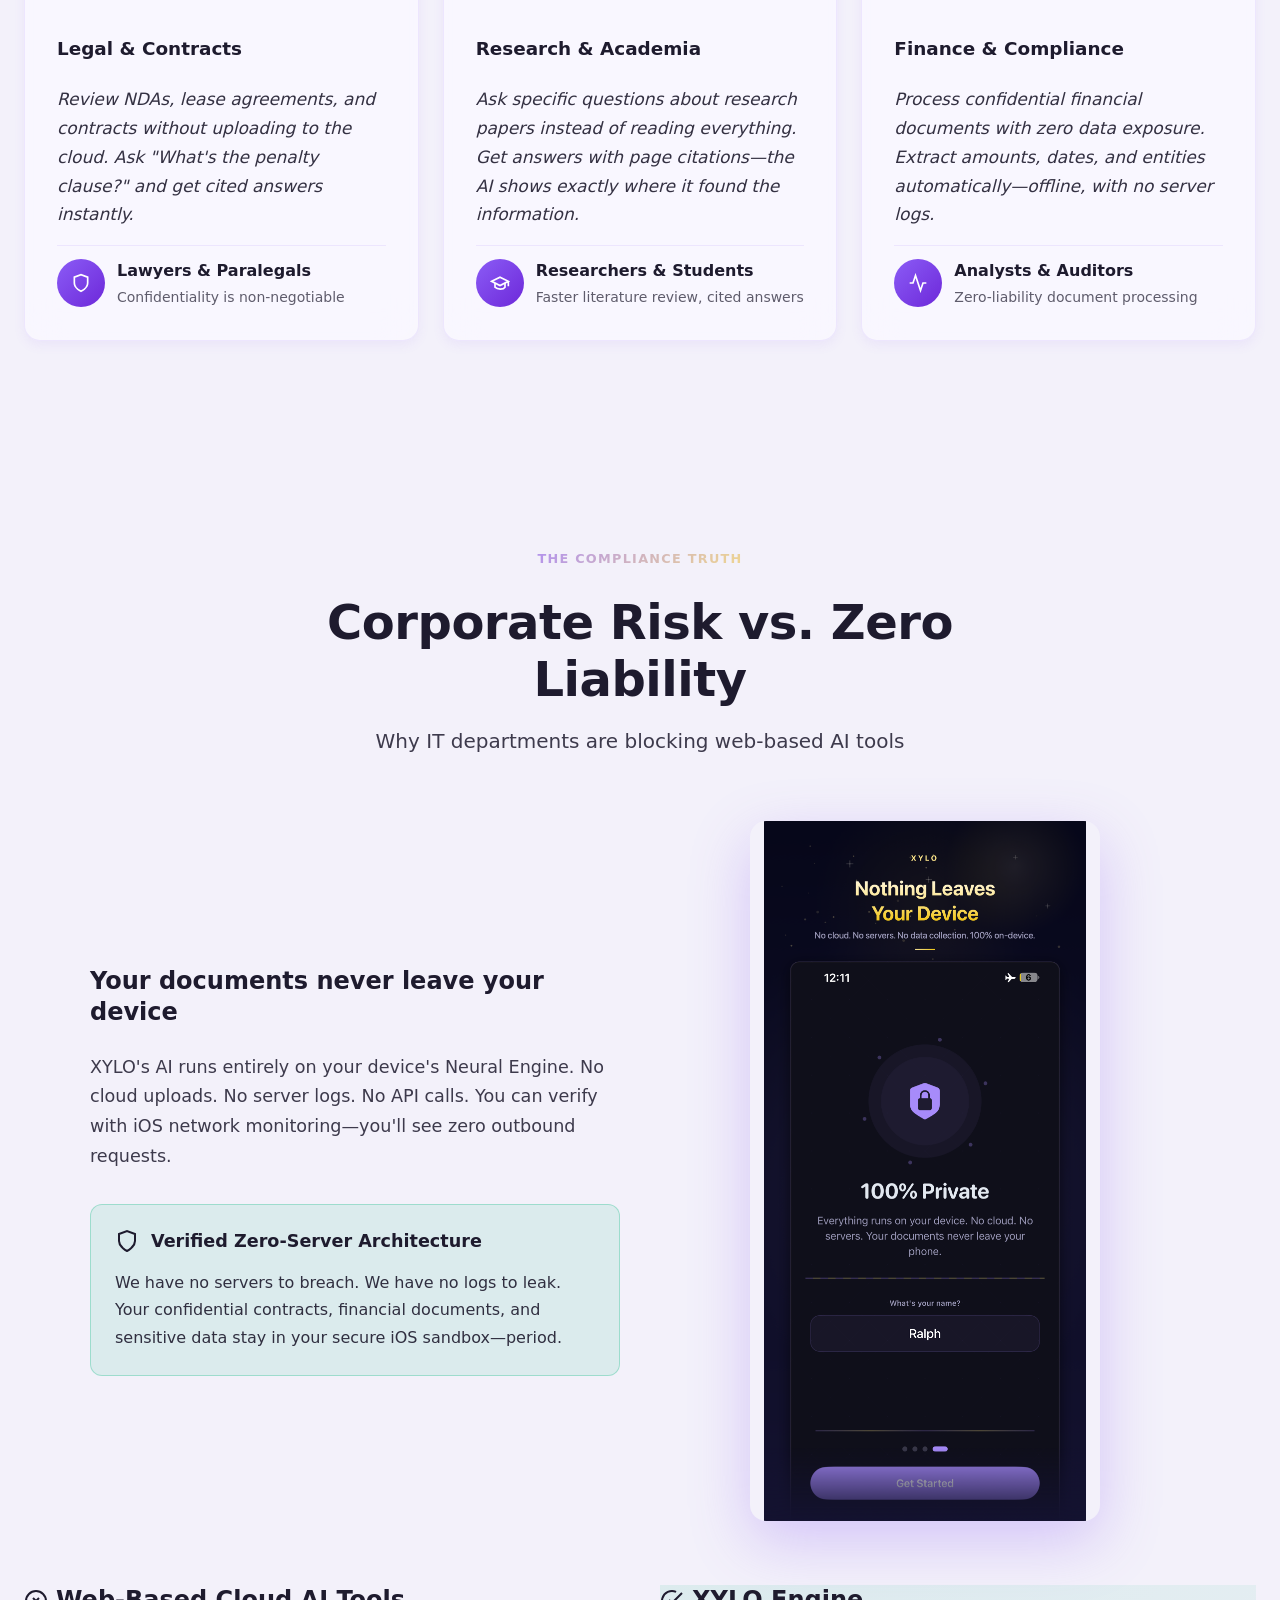
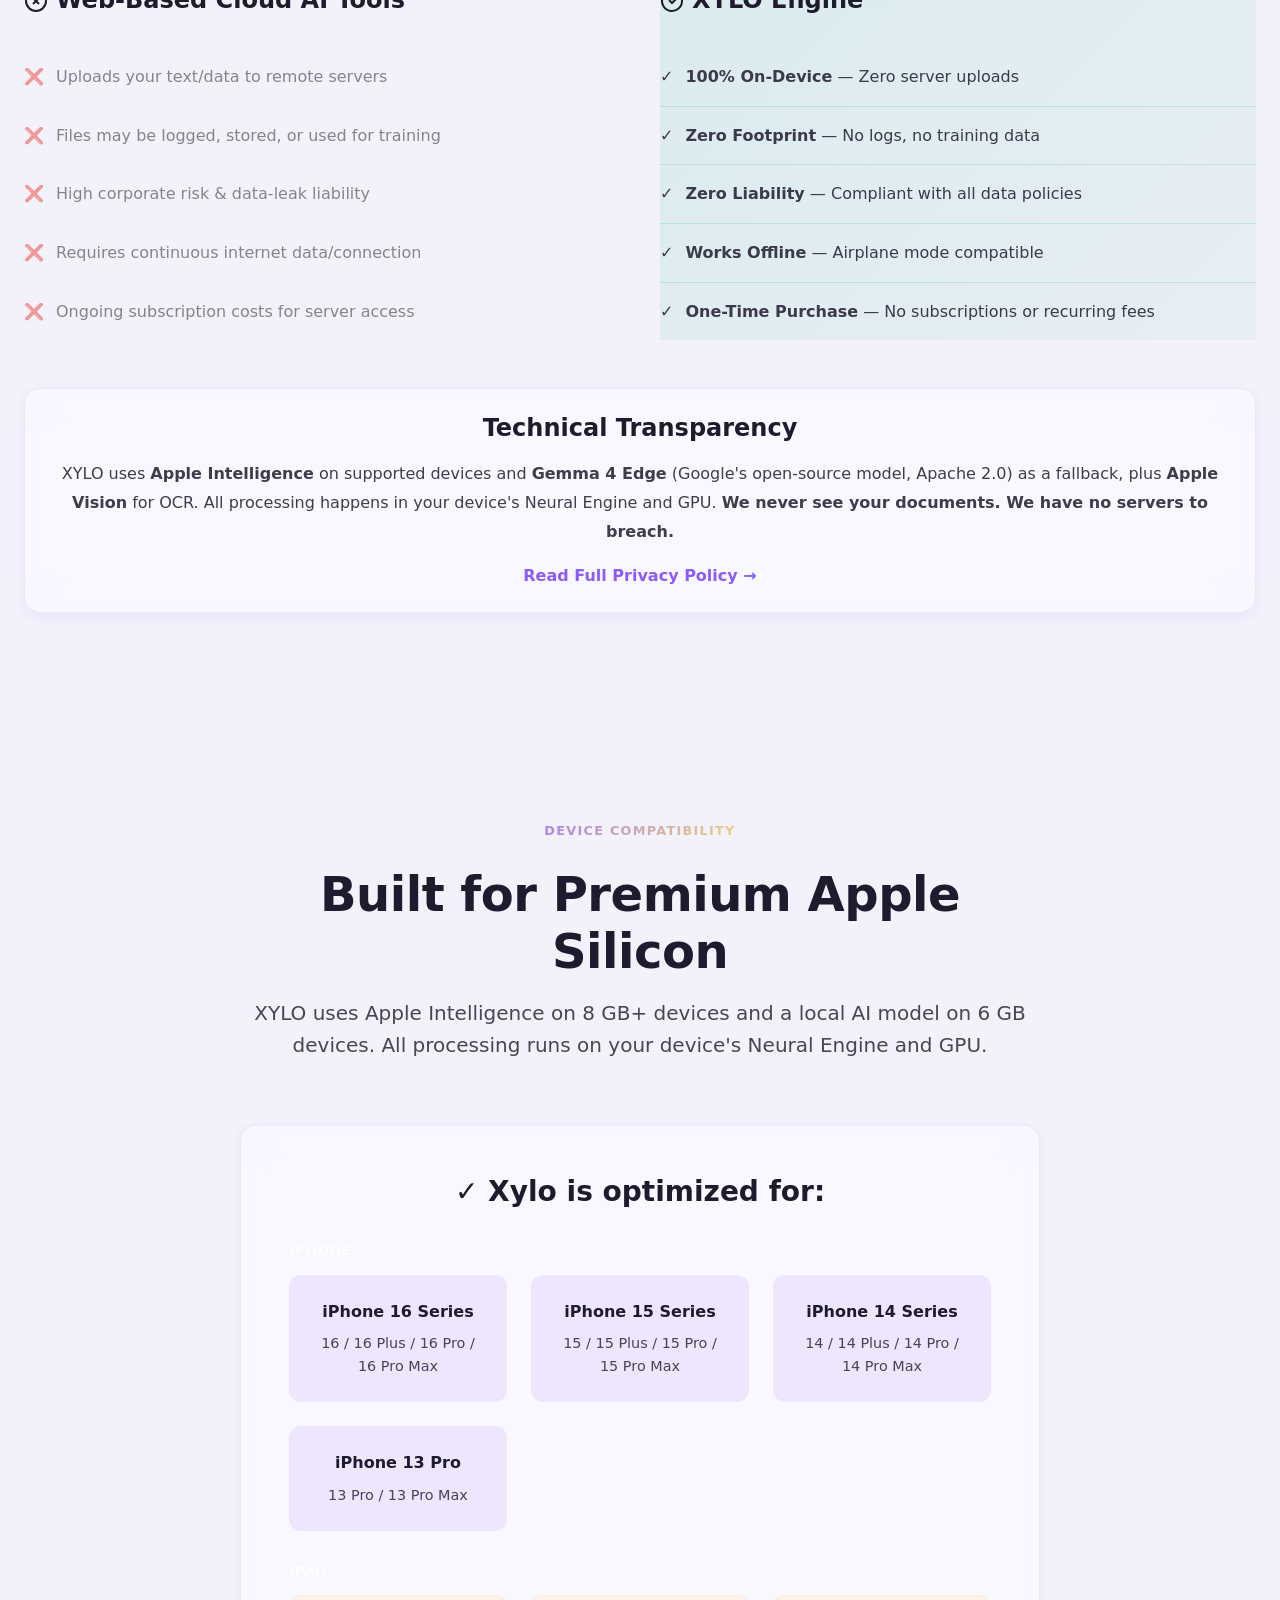
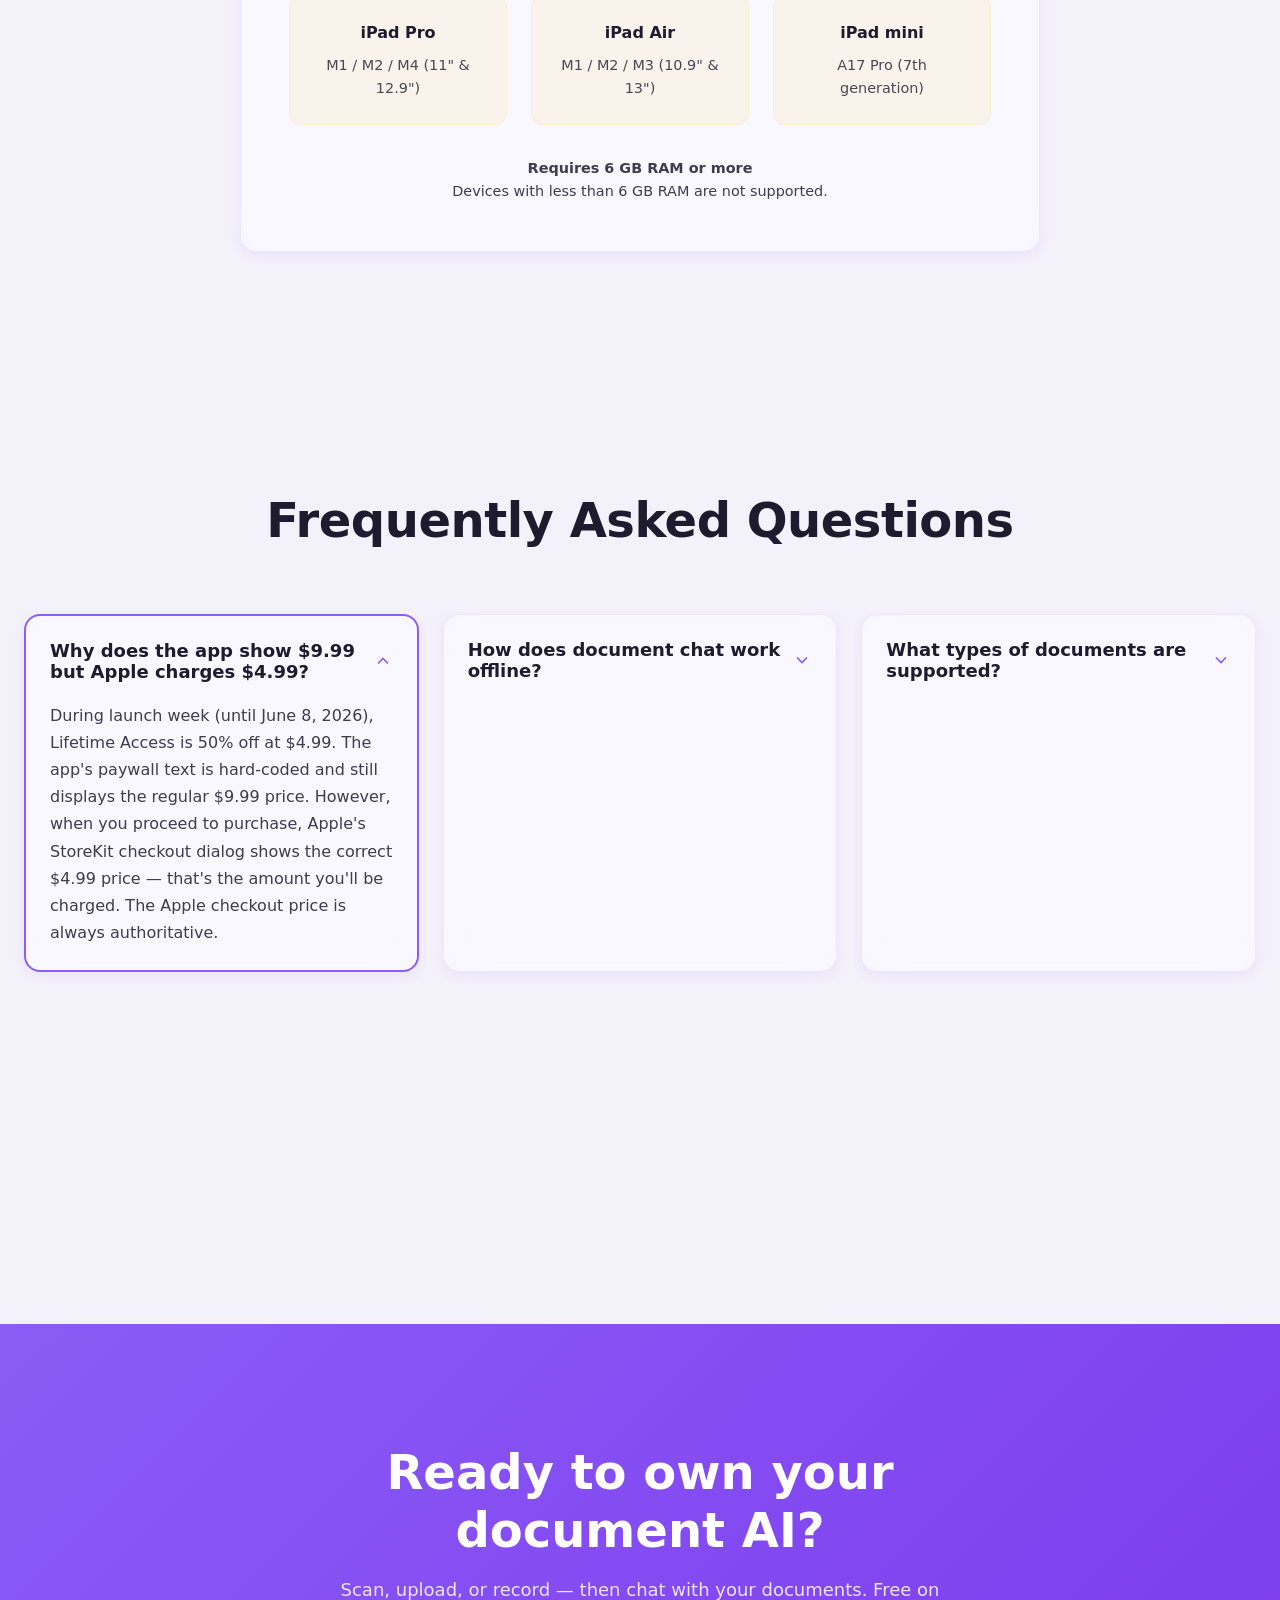
==== commit 6bc8b6b3: "updates" ====
--- a/index.html
+++ b/index.html
@@ -6,7 +6,7 @@
     <title>XYLO — AI Document Intelligence | 50% OFF Launch Week</title>
     <meta name="description" content="Scan documents, record audio, or upload files — then chat with your content by text or voice. AI summaries, cited answers, and smart extraction. 100% on-device for iPhone and iPad. LAUNCH WEEK: Lifetime Access 50% OFF — $4.99 instead of $9.99 until June 8!">
     <meta name="keywords" content="document AI, document chat, PDF AI, on-device AI, privacy, offline AI, document analysis, RAG">
-    <meta name="author" content="Ralph Mattew Palomaria">
+    <meta name="author" content="MAKATA.ai">
     <link rel="canonical" href="https://xylo.makata.ai/">
 
     <!-- Open Graph -->
@@ -60,7 +60,7 @@
             }
         ],
         "description": "AI document intelligence with on-device chat. Scan any document, get instant summaries, then ask questions—all offline and private.",
-        "author": { "@type": "Person", "name": "Ralph Mattew Palomaria" },
+        "author": { "@type": "Organization", "name": "MAKATA.ai" },
         "featureList": "Document scanning, AI summary, document chat, voice chat, audio recording, RAG, on-device processing, offline mode, citation sources"
     }
     </script>
@@ -604,7 +604,7 @@
     <section class="ipad-showcase section" style="background: linear-gradient(180deg, rgba(250, 204, 21, 0.03), rgba(15, 15, 25, 0));">
         <div class="section-inner">
             <div class="section-header">
-                <span class="section-badge" style="background: rgba(250, 204, 21, 0.15); color: #FACC15;">Also on iPad</span>
+                <span class="section-badge" style="background: rgba(250, 204, 21, 0.15); color: #FACC15; -webkit-text-fill-color: #FACC15;">Also on iPad</span>
                 <h2 class="section-title">Full power on the big screen</h2>
                 <p class="section-subtitle">The same on-device AI, optimized for iPad's larger display. Review documents, chat with your files, and compare side by side—with room to breathe.</p>
             </div>
@@ -1243,7 +1243,7 @@
                 <div class="footer-links">
                     <h4>Connect</h4>
                     <ul>
-                        <li><a href="https://github.com/ralph-mattew" target="_blank" rel="noopener">GitHub</a></li>
+                        <li><a href="https://makata.ai" target="_blank" rel="noopener">MAKATA.ai</a></li>
                     </ul>
                 </div>
             </div>
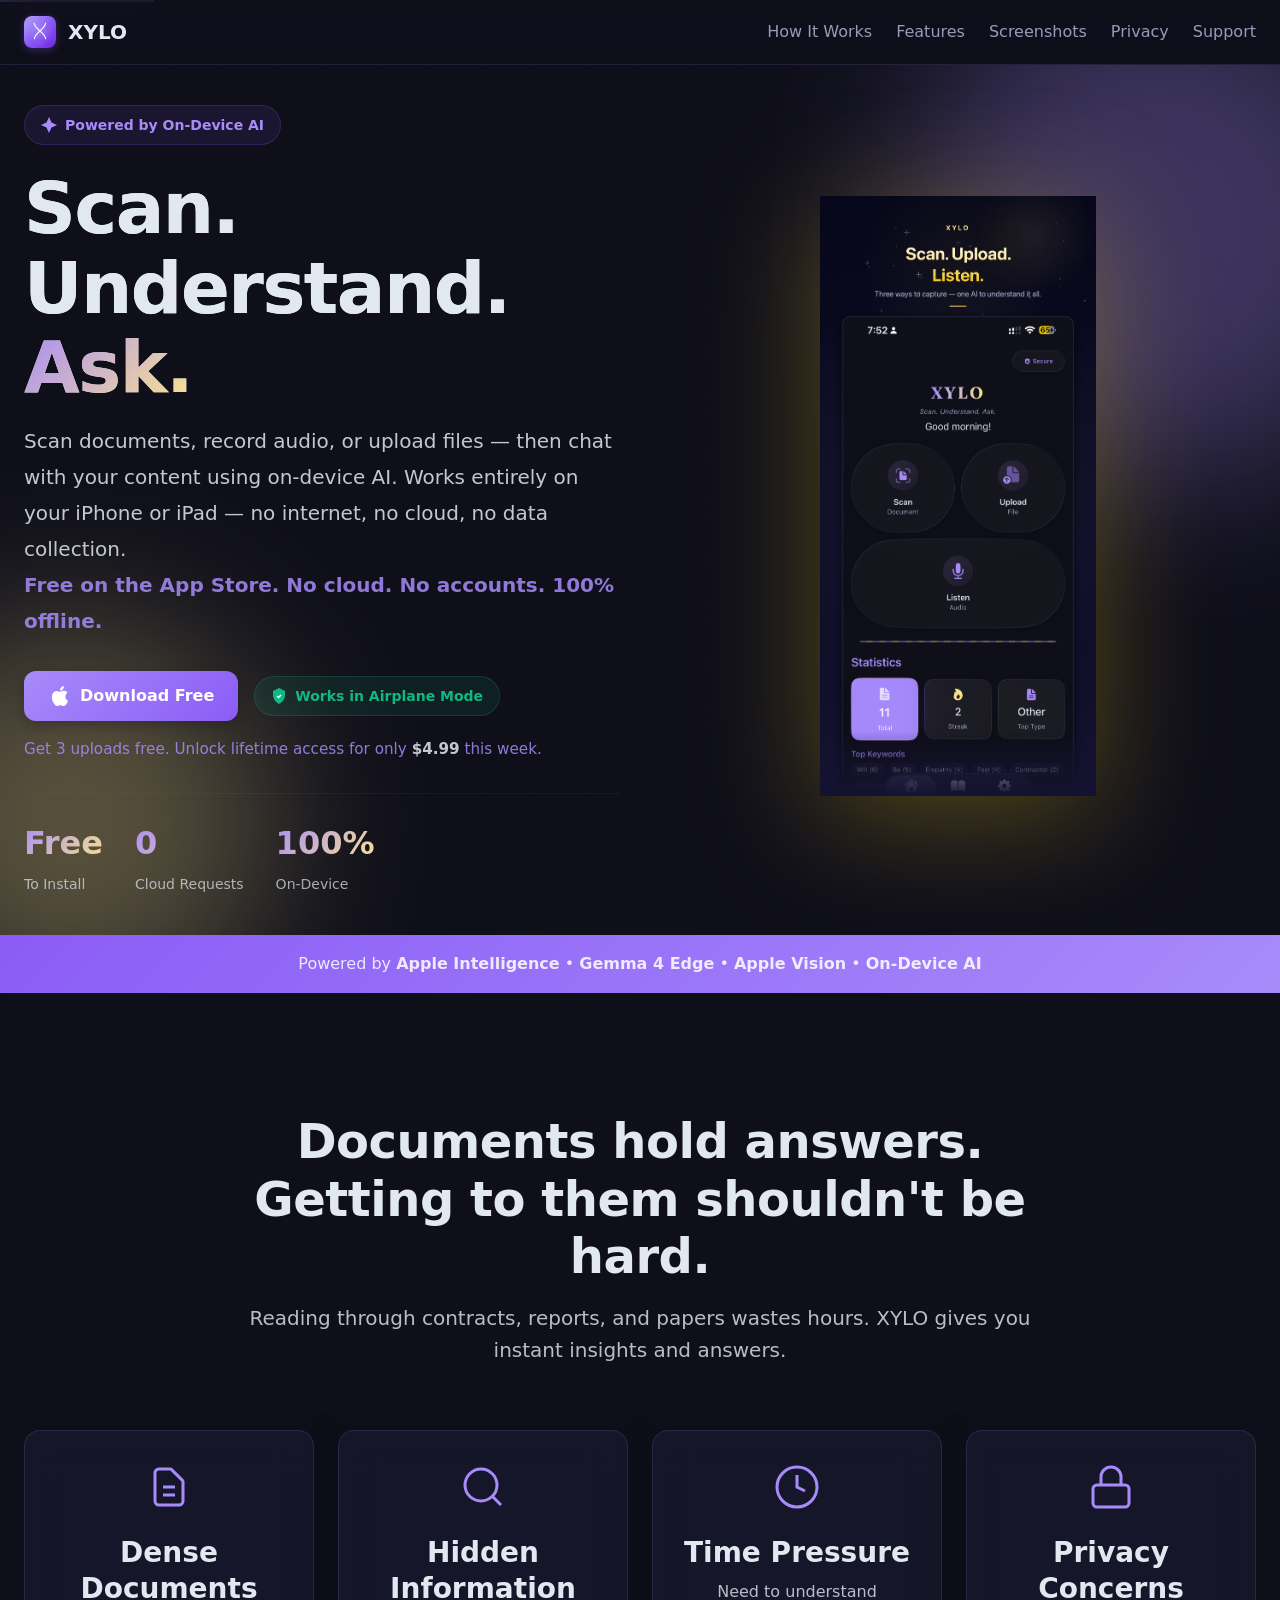
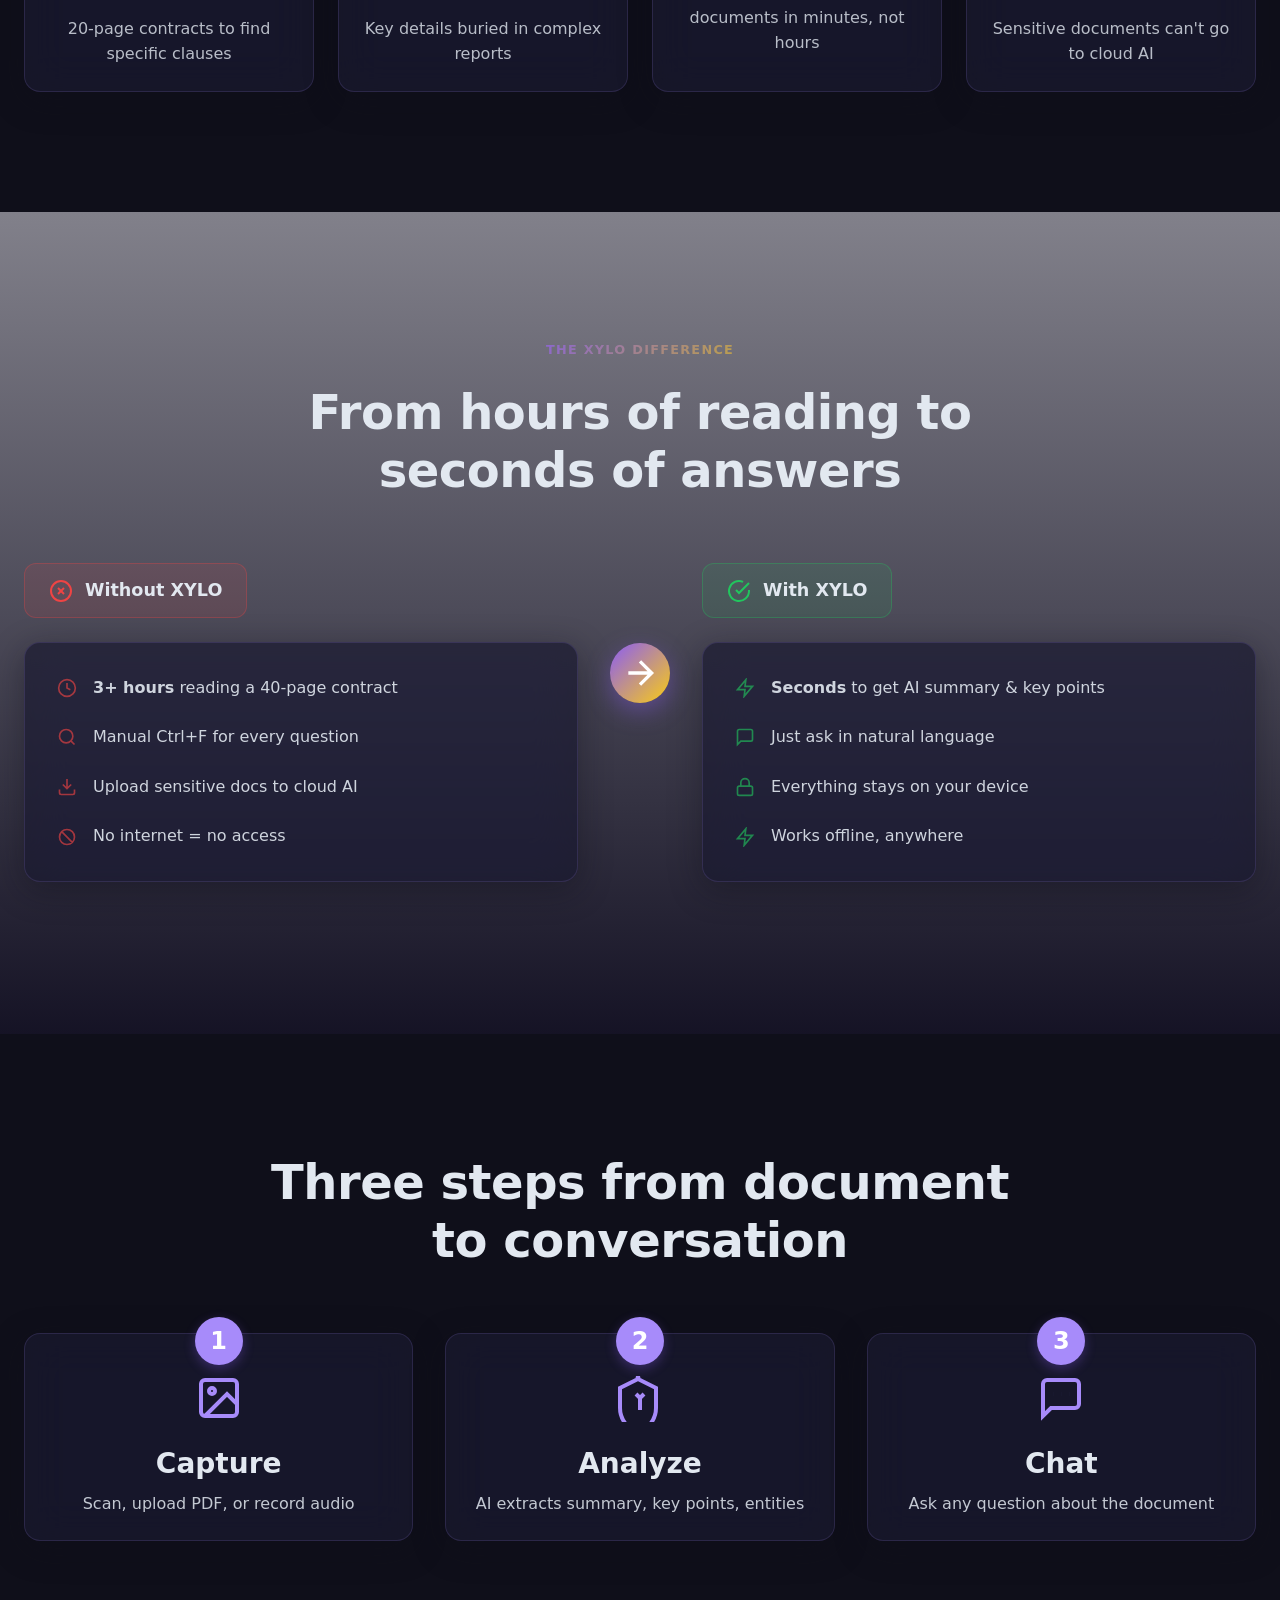
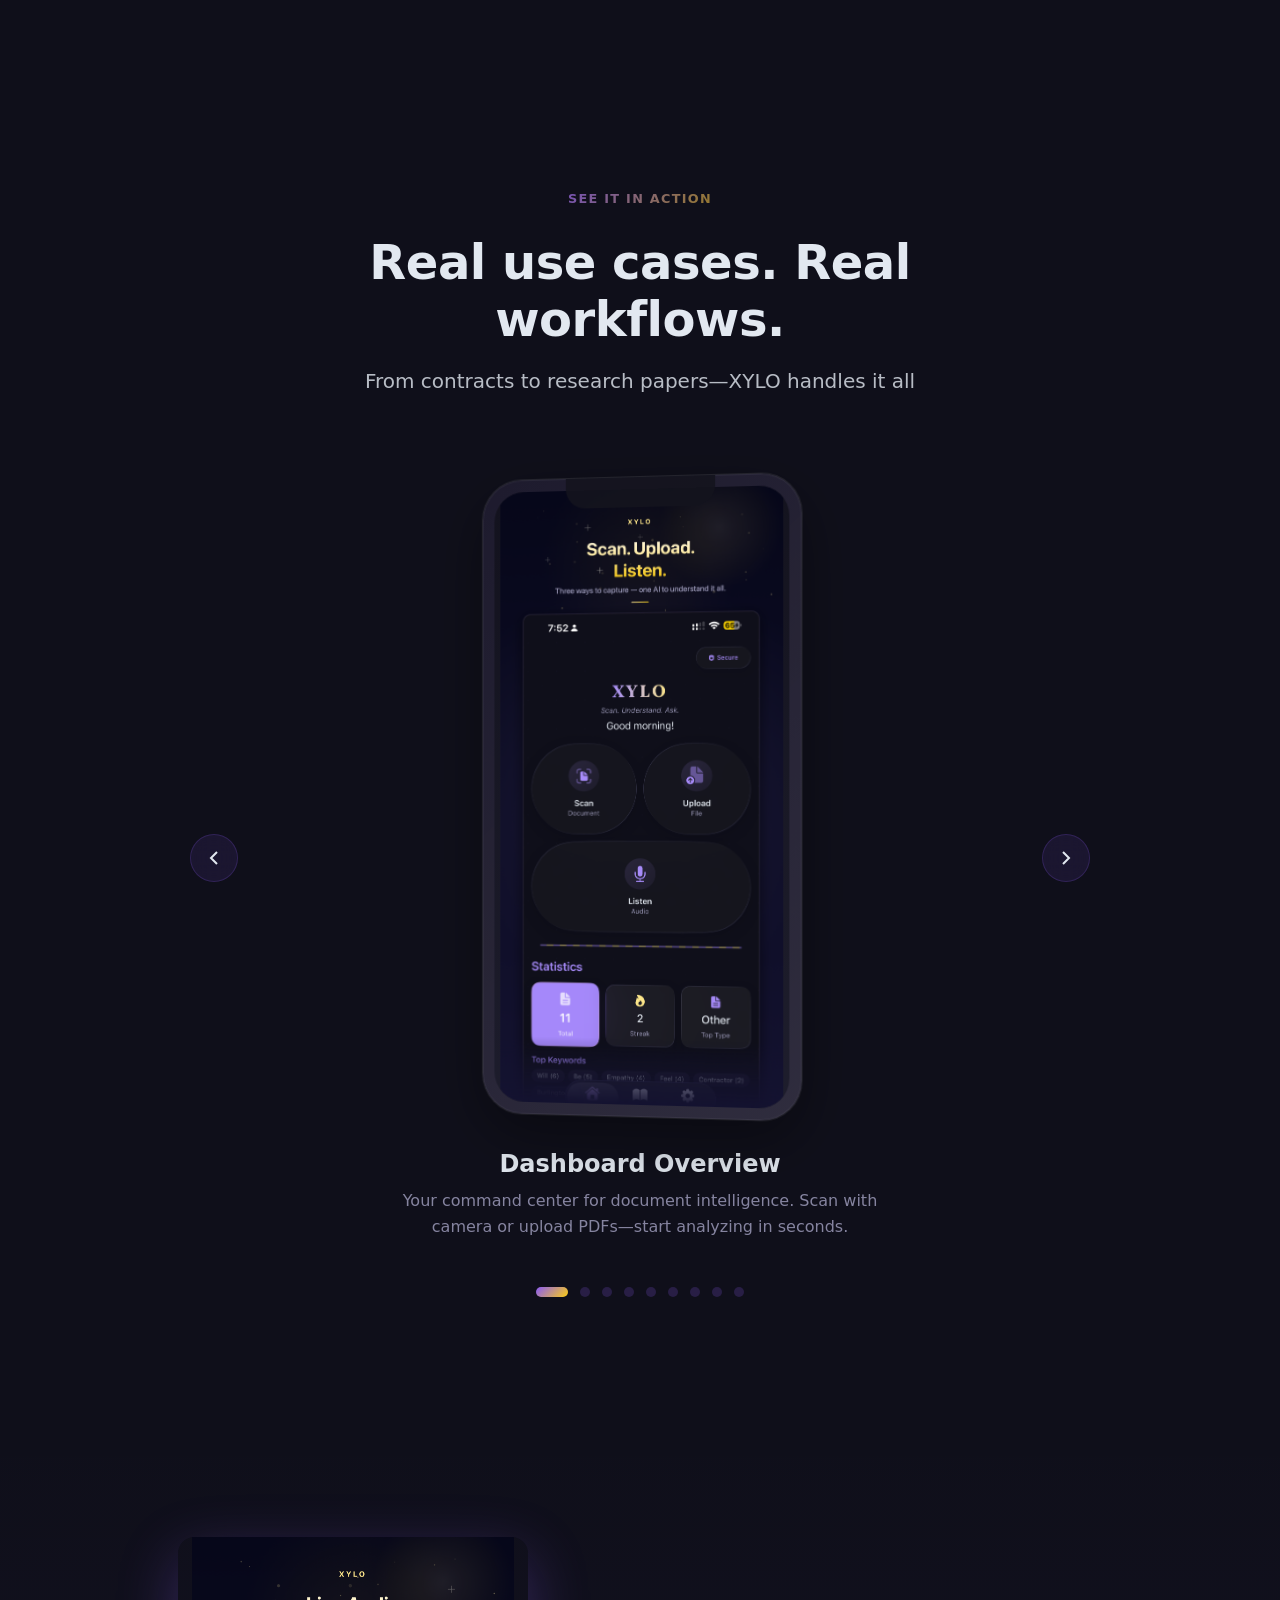
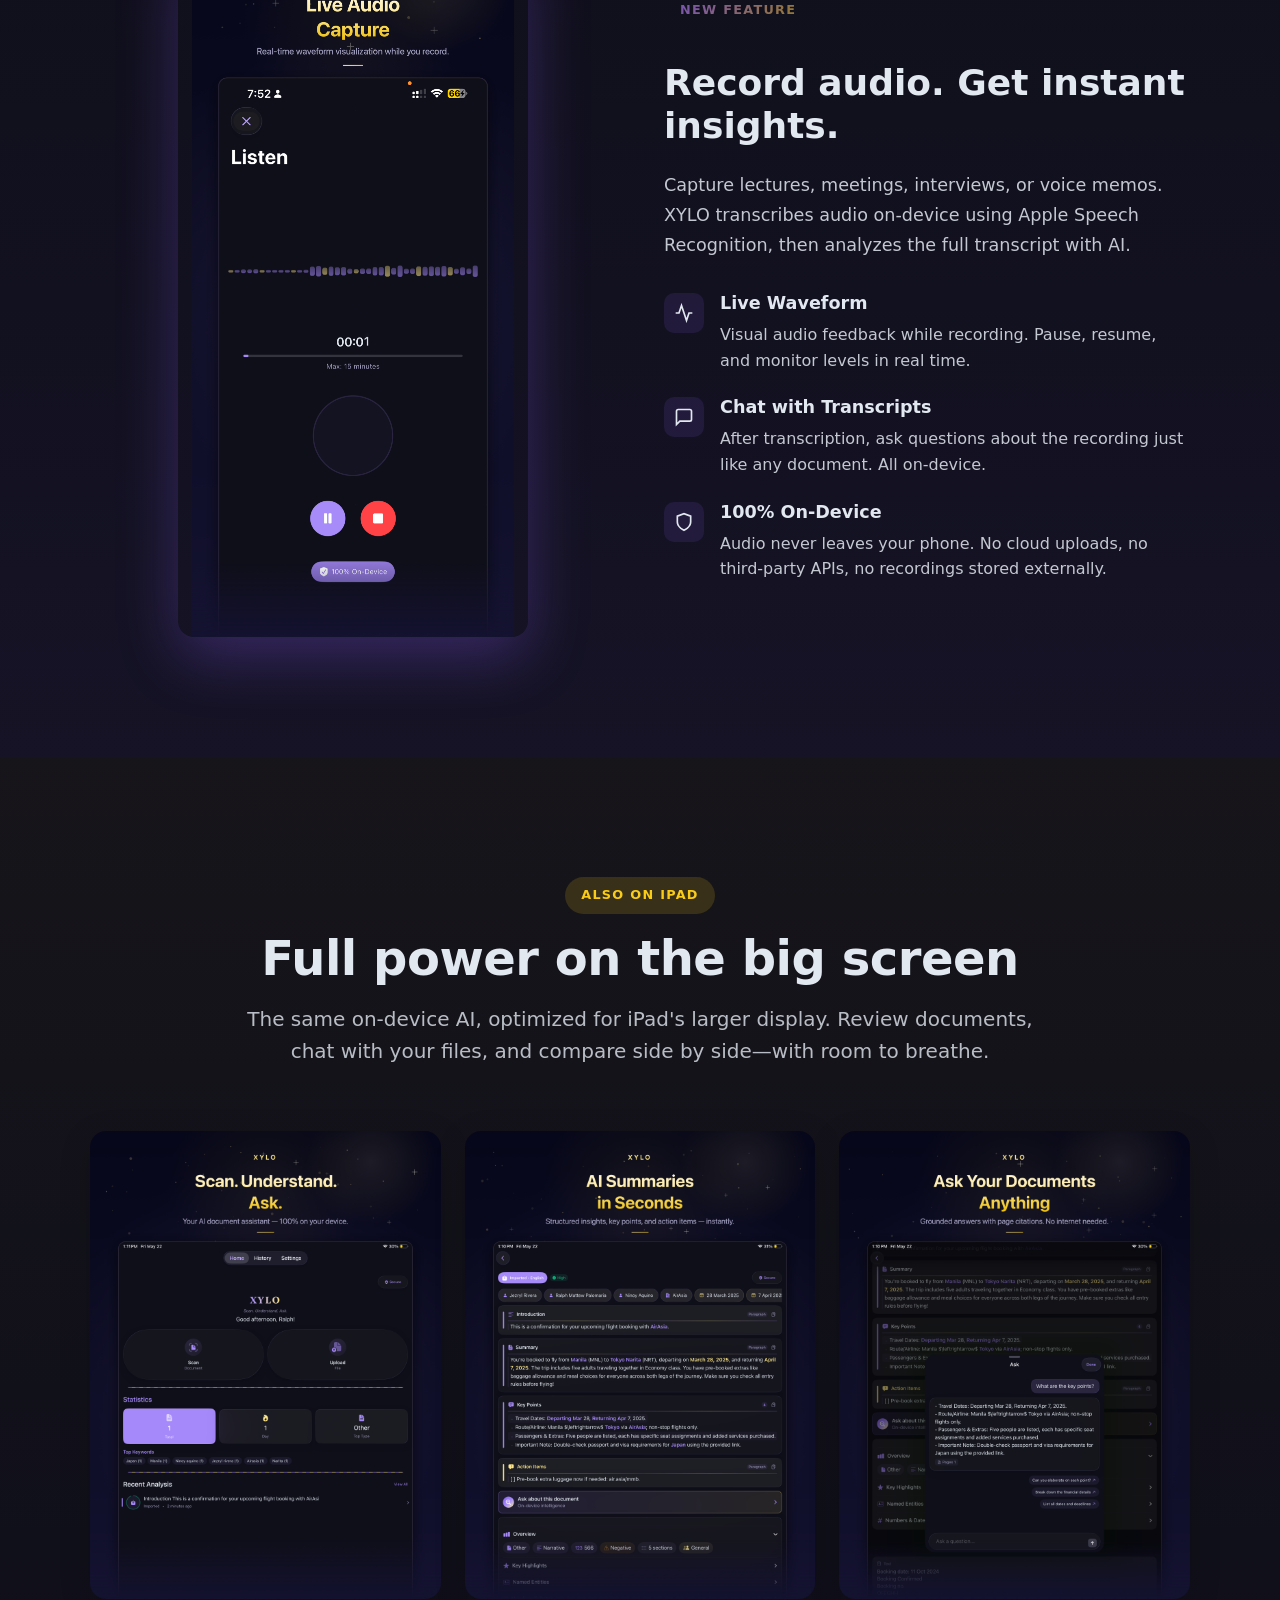
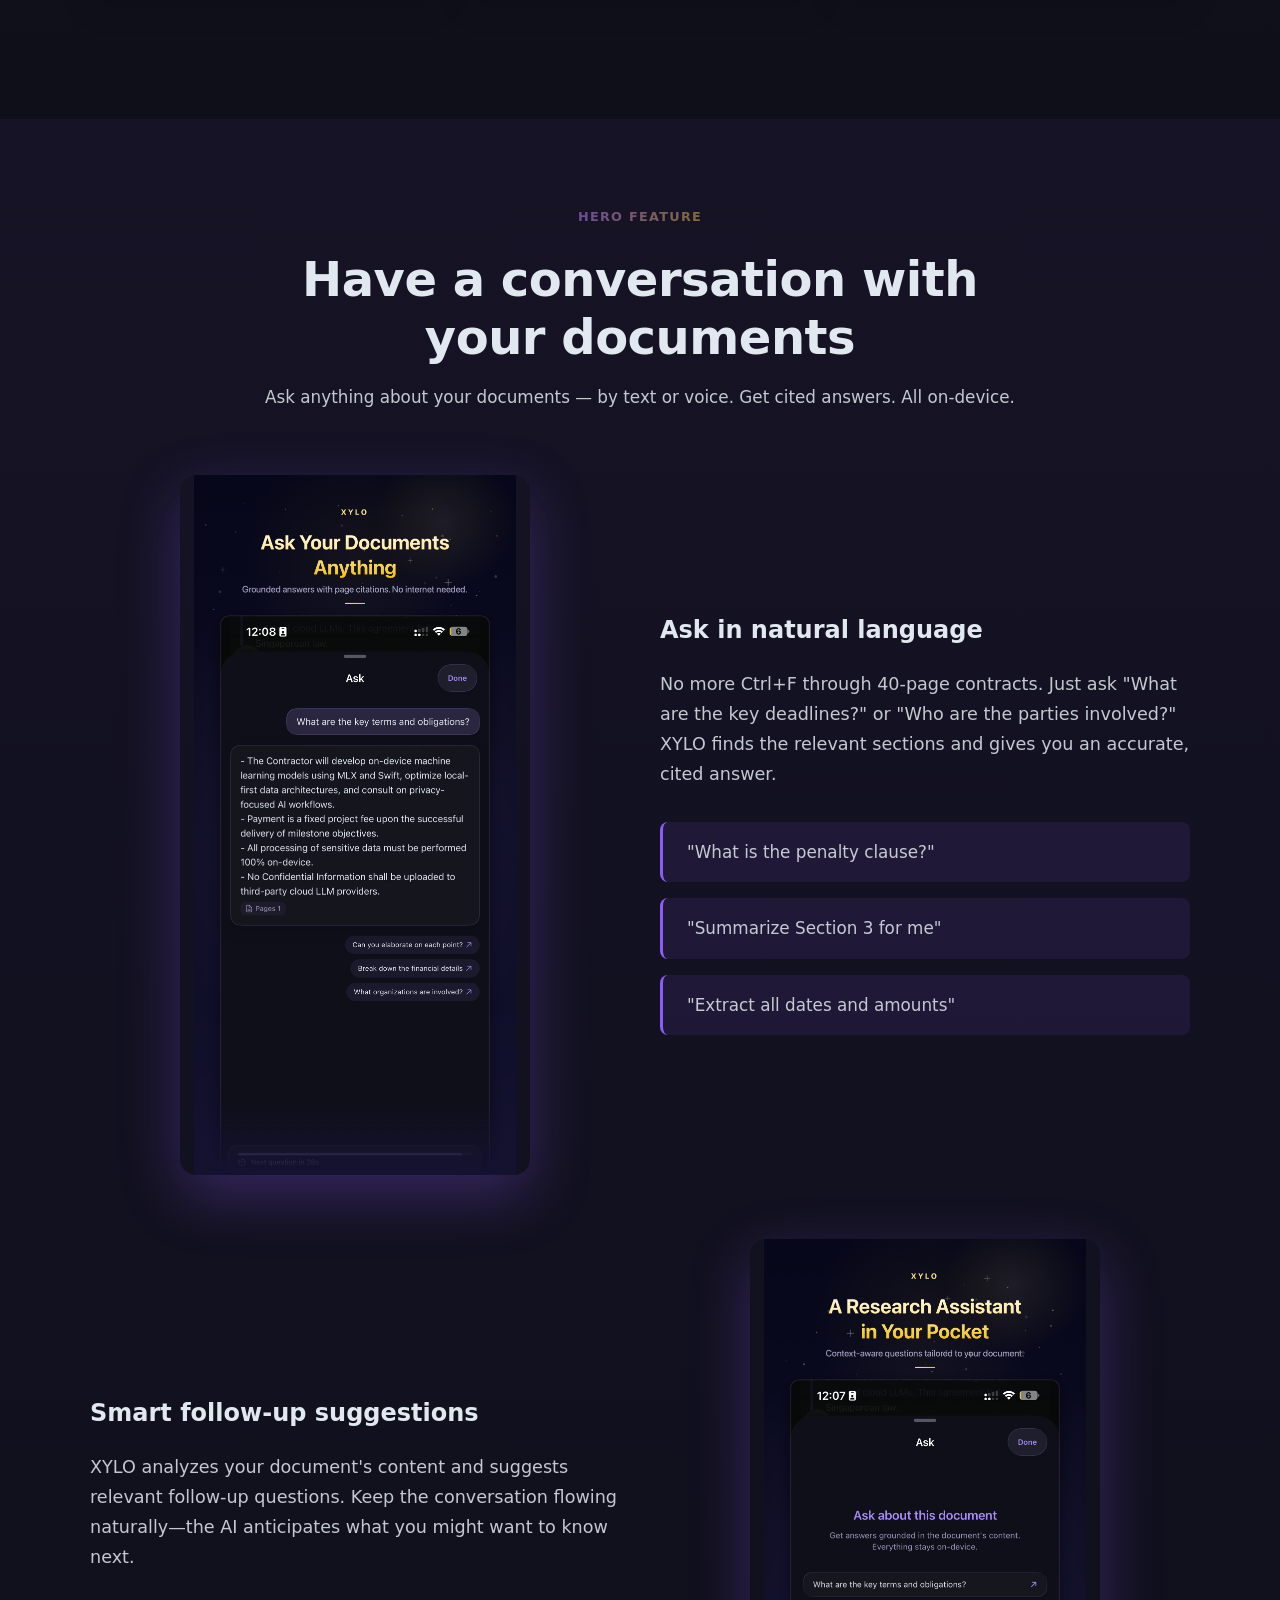
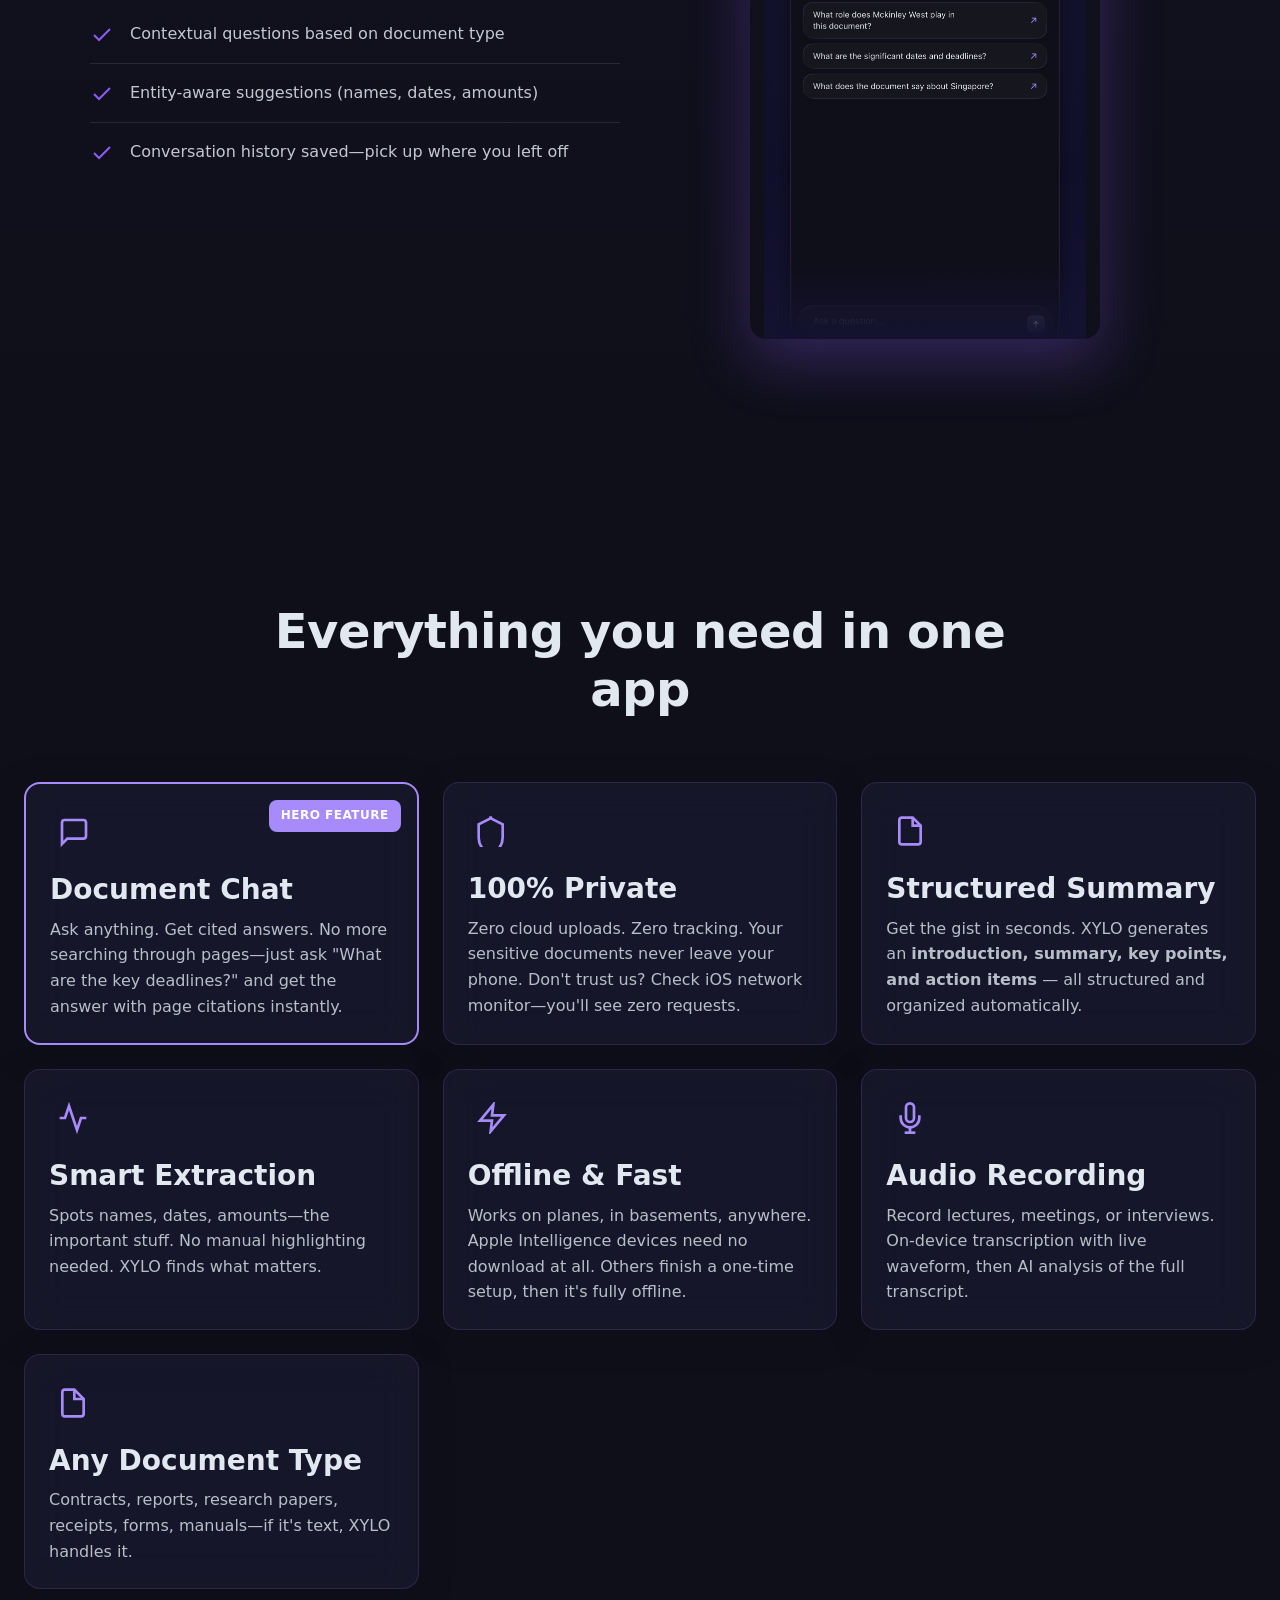
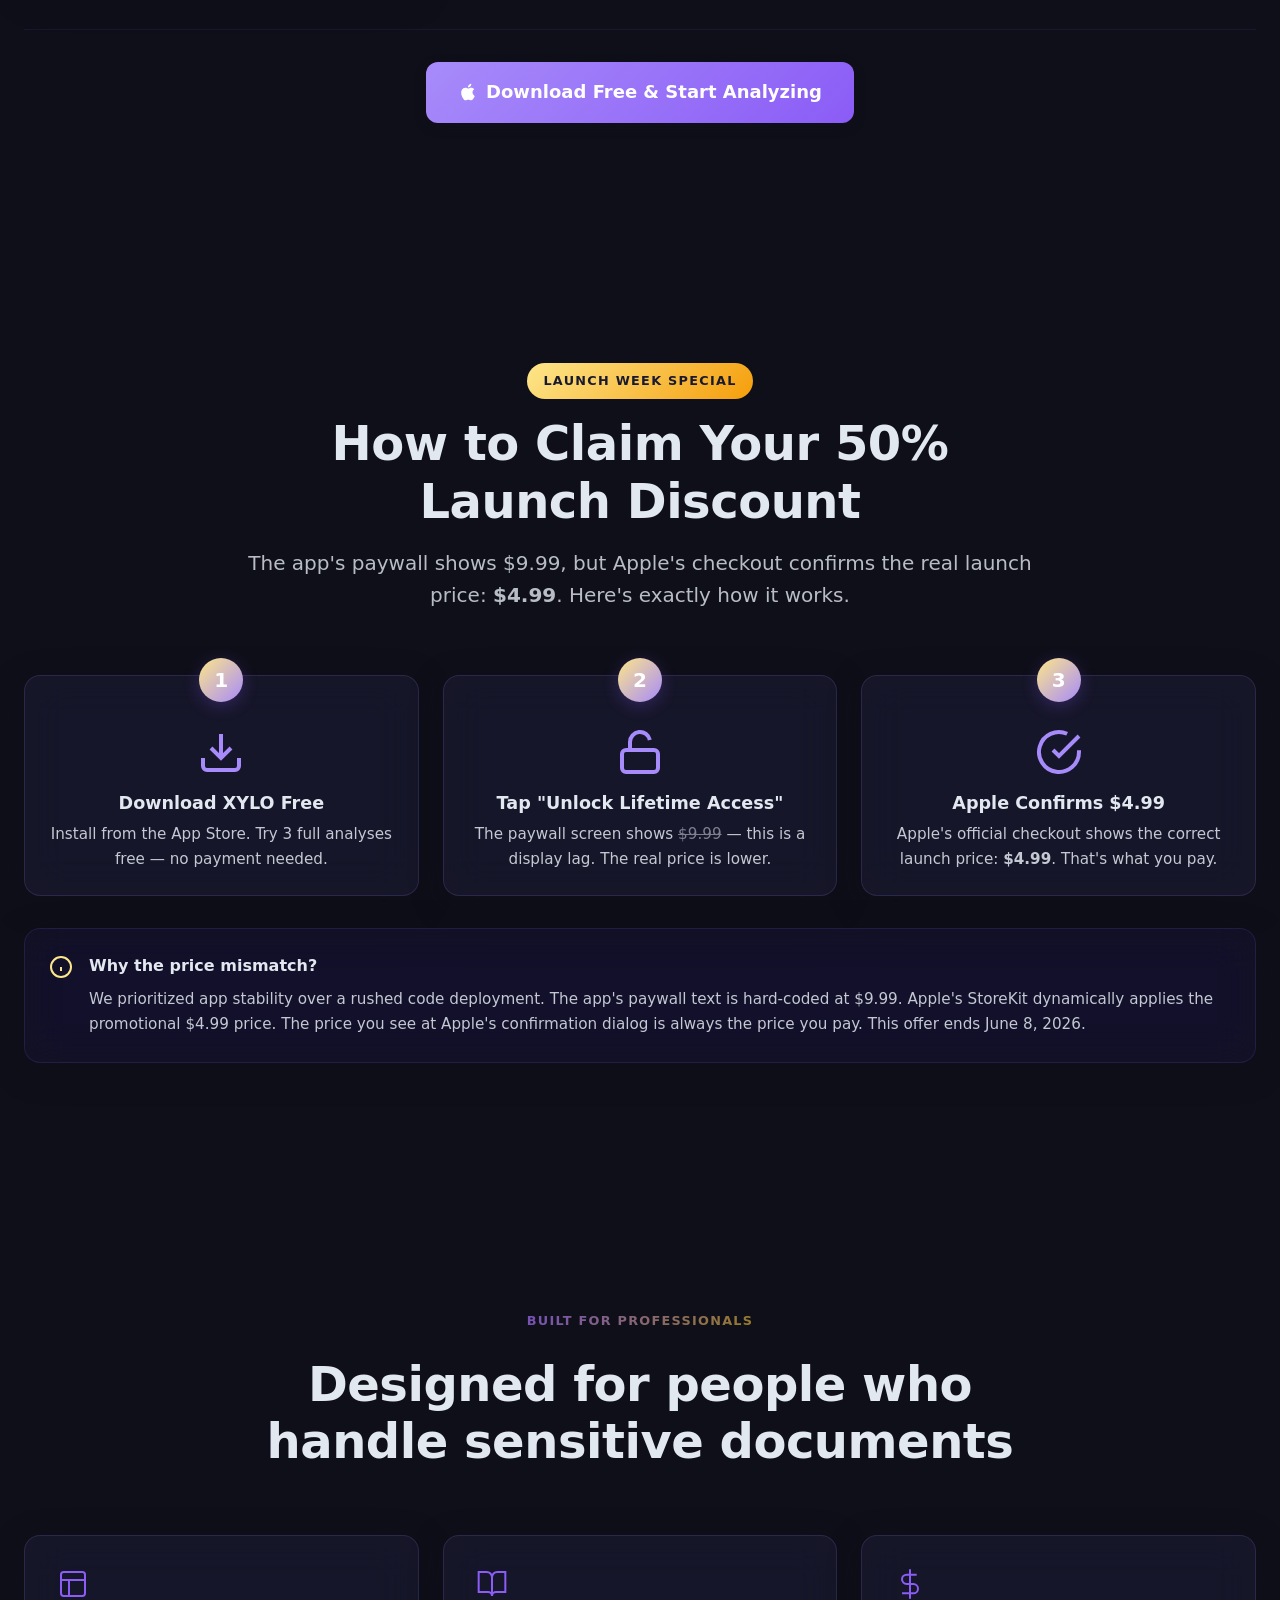
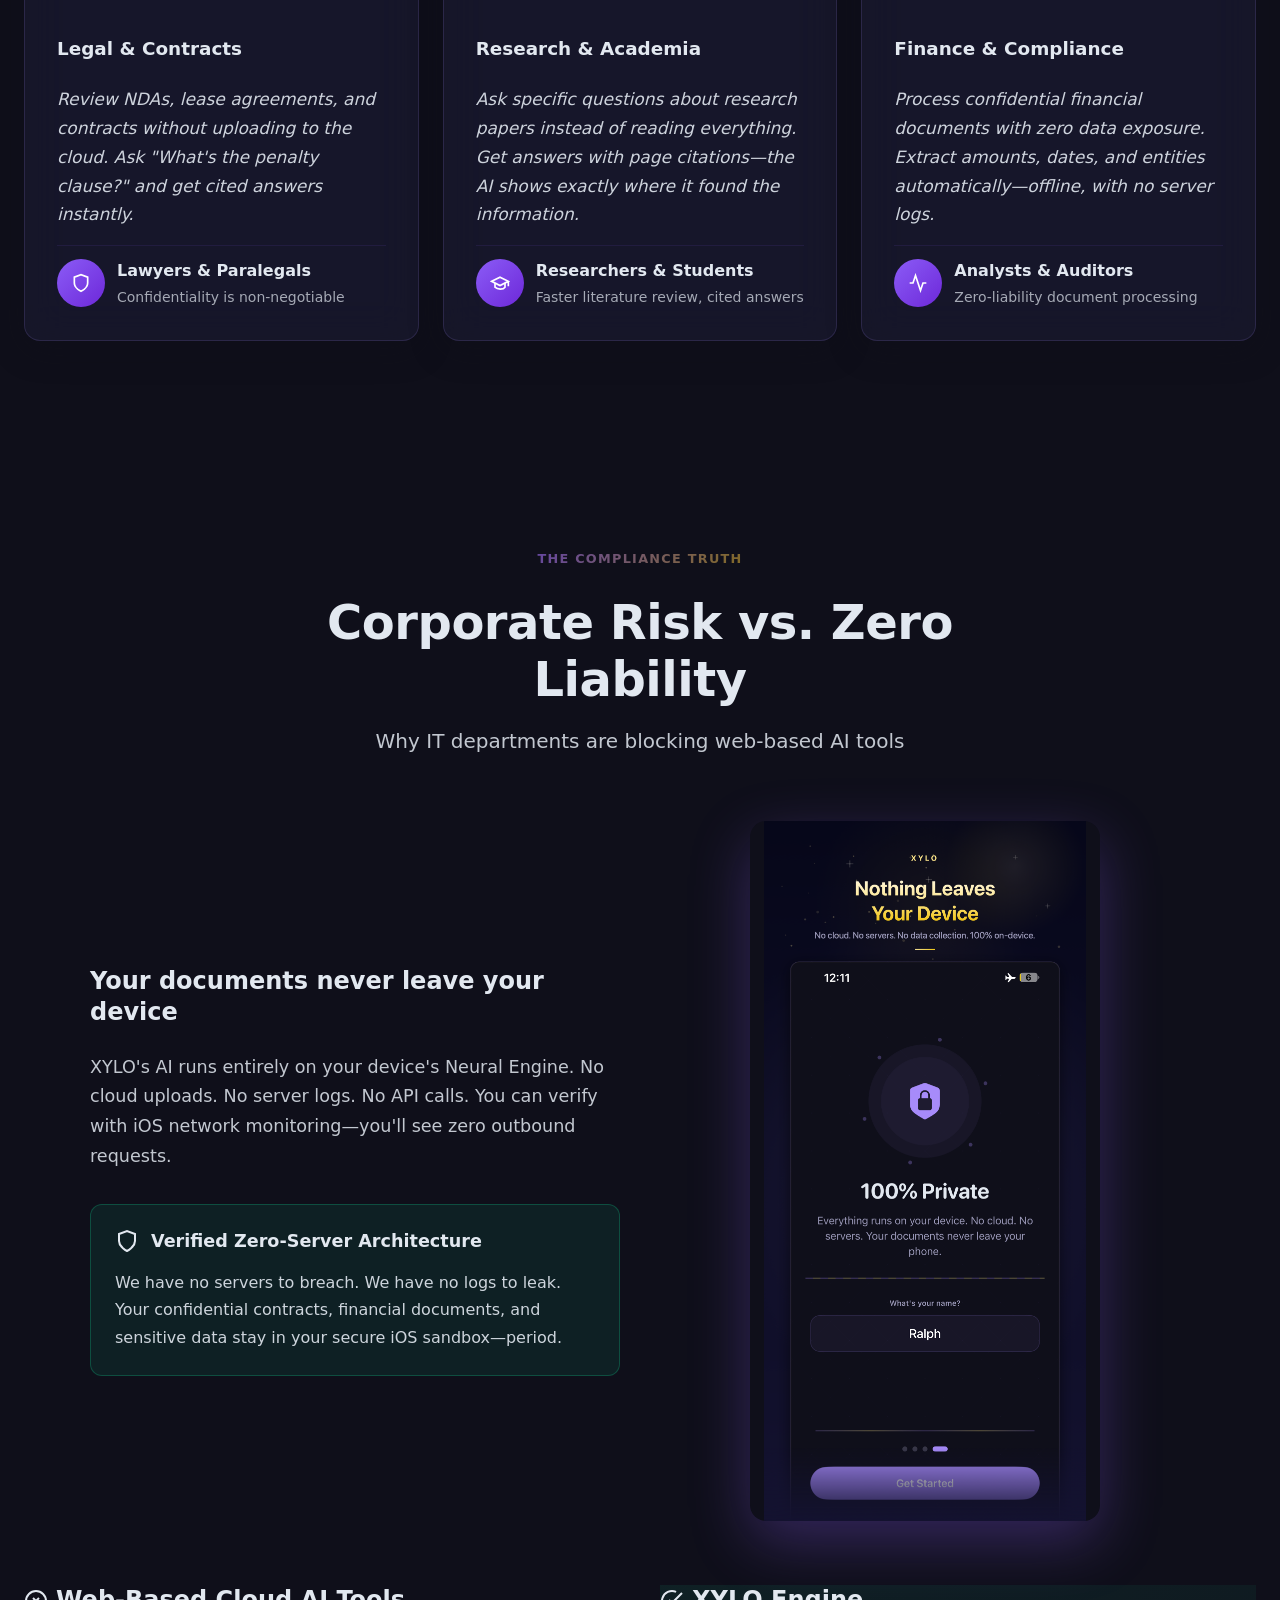
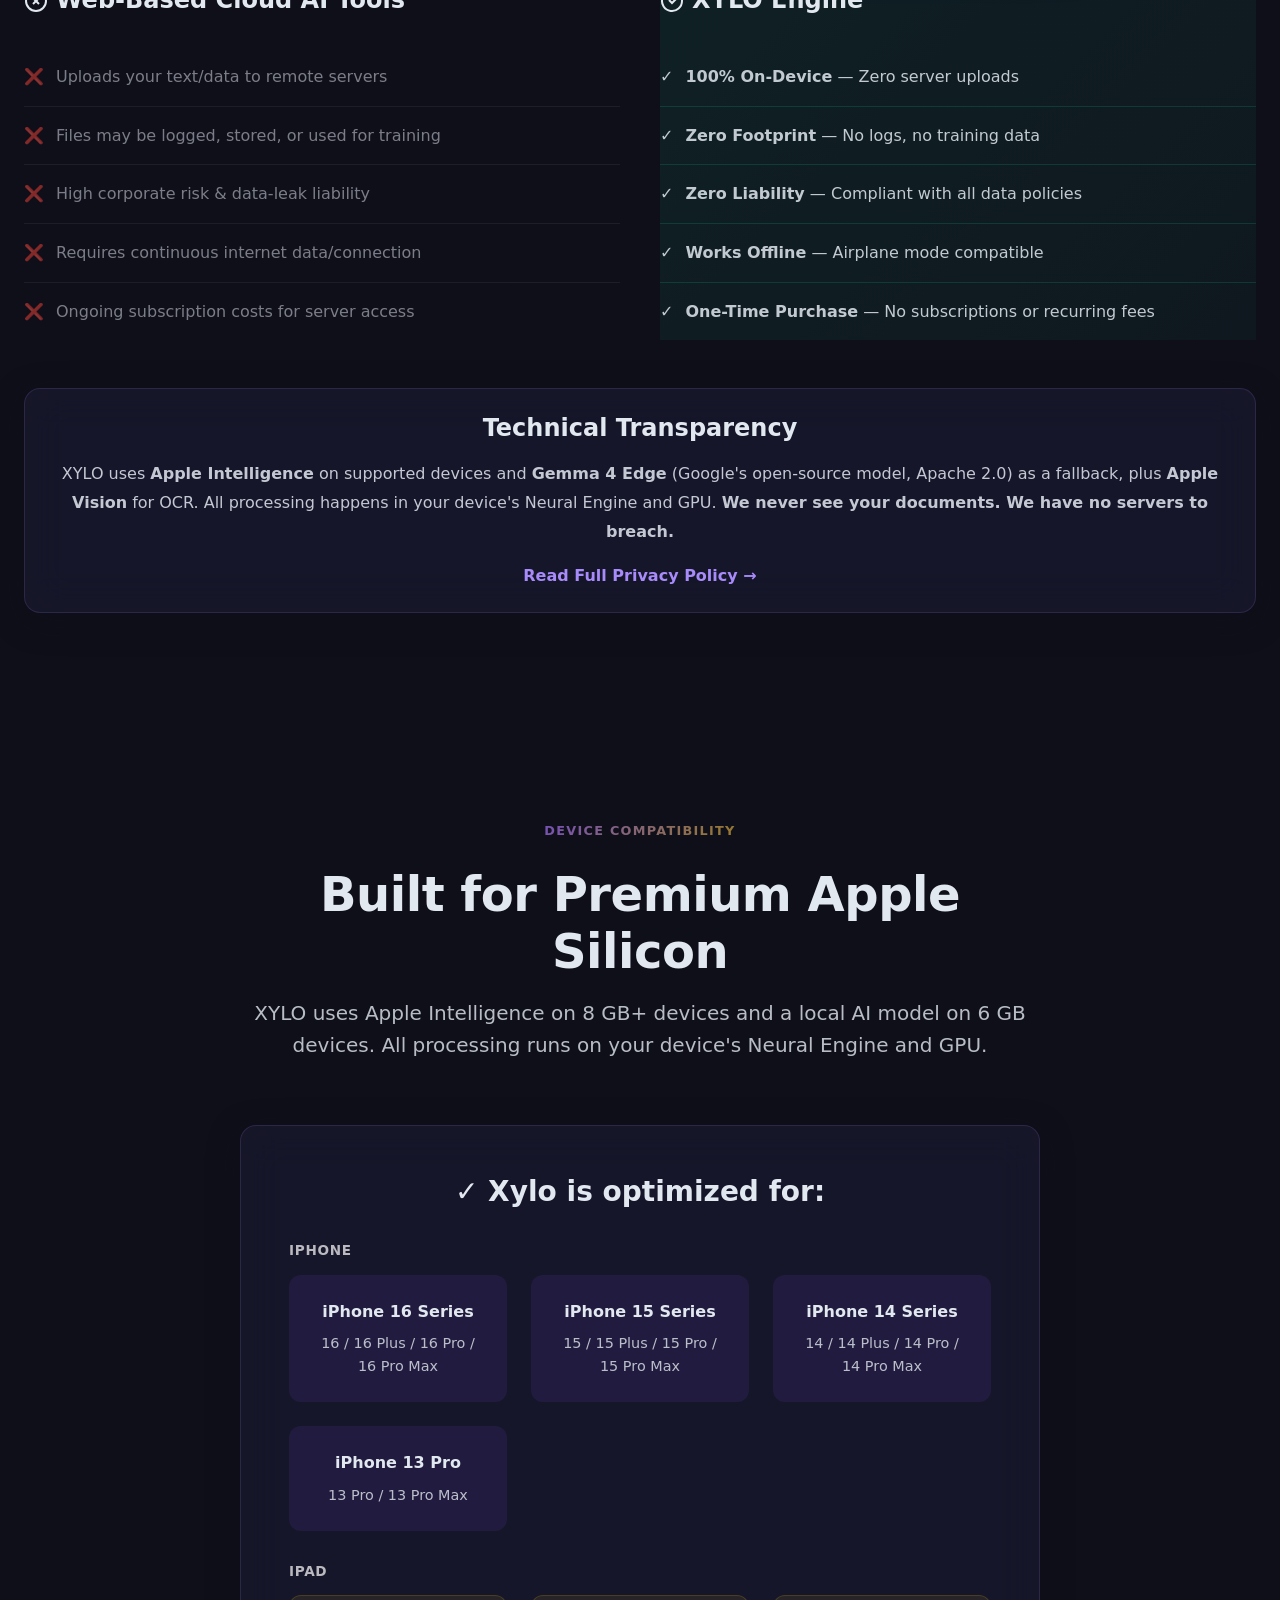
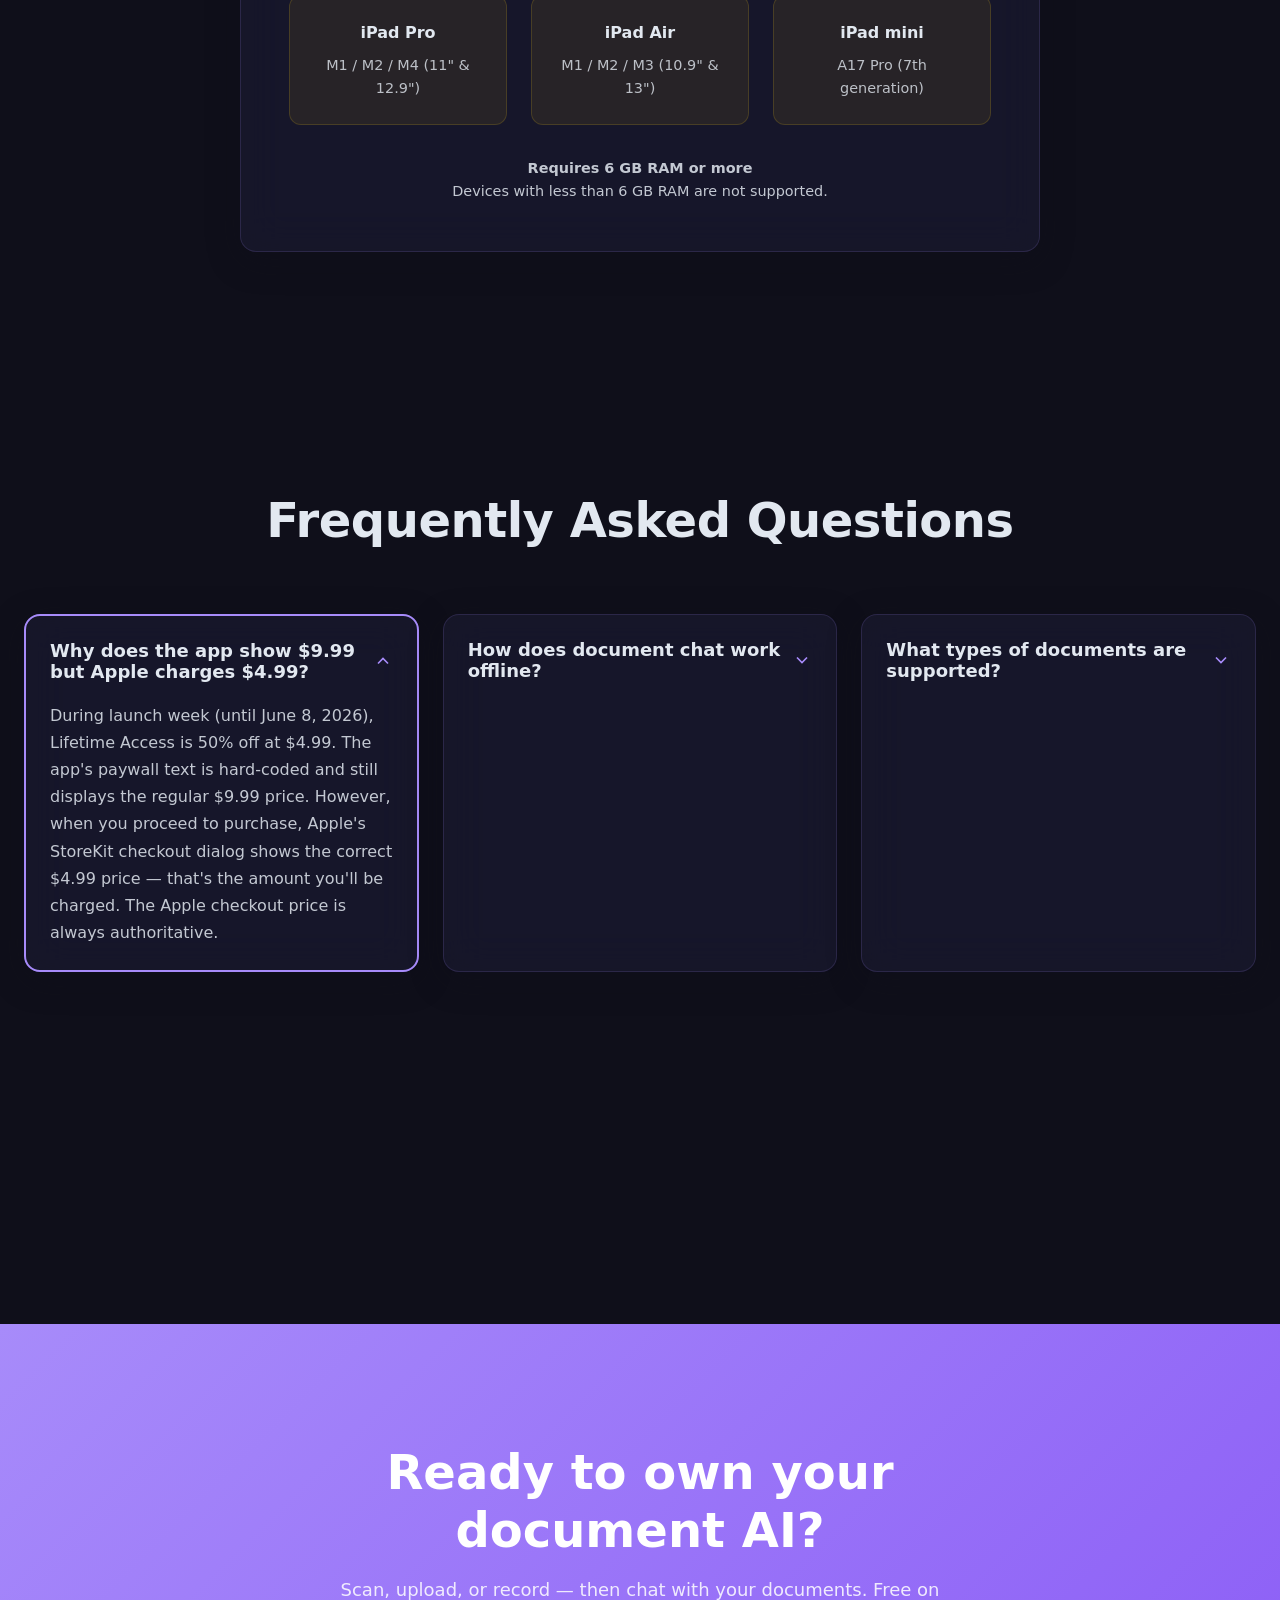
==== commit 6627caae: "Force dark mode as default across all pages Dark mode CSS variables are now the root defaults instea" ====
--- a/index.html
+++ b/index.html
@@ -27,7 +27,8 @@
     <meta name="twitter:image" content="https://xylo.makata.ai/assets/img/og-image.jpg">
 
     <!-- Theme & Icons -->
-    <meta name="theme-color" content="#8B5CF6">
+    <meta name="theme-color" content="#0F0F1A">
+    <meta name="color-scheme" content="dark">
     <link rel="icon" type="image/png" sizes="32x32" href="assets/img/favicon-32x32.png">
     <link rel="icon" type="image/png" sizes="16x16" href="assets/img/favicon-16x16.png">
     <link rel="apple-touch-icon" sizes="180x180" href="assets/img/apple-touch-icon.png">
--- a/assets/css/main.css
+++ b/assets/css/main.css
@@ -6,20 +6,21 @@
    ============================================ */
 
 :root {
-  /* Colors - Light Mode */
-  --xylo-primary: #8B5CF6;
-  --xylo-primary-light: #A78BFA;
-  --xylo-primary-dark: #7C3AED;
-  --xylo-accent: #FACC15;
-  --xylo-accent-light: #FDE68A;
-  --xylo-accent-dark: #EAB308;
-  --xylo-surface: #F3F1FA;
-  --xylo-card: #FBFAFF;
-  --xylo-text: #1E1B2E;
-  --xylo-text-secondary: #7C7A9B;
+  /* Colors - Dark Mode (always) */
+  color-scheme: dark;
+  --xylo-primary: #A78BFA;
+  --xylo-primary-light: #C4B5FD;
+  --xylo-primary-dark: #8B5CF6;
+  --xylo-accent: #FDE68A;
+  --xylo-accent-light: #FEF3C7;
+  --xylo-accent-dark: #FACC15;
+  --xylo-surface: #0F0F1A;
+  --xylo-card: #1A1A2E;
+  --xylo-text: #E2E8F0;
+  --xylo-text-secondary: #9B99B8;
   --xylo-success: #10B981;
   --xylo-error: #EF4444;
-  
+
   /* Spacing */
   --spacing-xs: 4px;
   --spacing-sm: 8px;
@@ -28,49 +29,29 @@
   --spacing-xl: 24px;
   --spacing-xxl: 32px;
   --spacing-xxxl: 40px;
-  
+
   /* Border Radius */
   --radius-sm: 8px;
   --radius-md: 12px;
   --radius-lg: 16px;
   --radius-full: 9999px;
-  
+
   /* Typography */
   --font-system: -apple-system, BlinkMacSystemFont, "SF Pro Display", "Segoe UI", system-ui, sans-serif;
   --font-mono: "SF Mono", "Cascadia Code", "Consolas", monospace;
-  
+
   /* Shadows */
-  --shadow-sm: 0 1px 2px rgba(139, 92, 246, 0.05);
-  --shadow-md: 0 4px 12px rgba(139, 92, 246, 0.08);
-  --shadow-lg: 0 8px 32px rgba(139, 92, 246, 0.1);
-  --shadow-xl: 0 16px 48px rgba(139, 92, 246, 0.15);
-  
+  --shadow-sm: 0 1px 2px rgba(15, 15, 26, 0.2);
+  --shadow-md: 0 4px 12px rgba(15, 15, 26, 0.3);
+  --shadow-lg: 0 8px 32px rgba(15, 15, 26, 0.4);
+  --shadow-xl: 0 16px 48px rgba(15, 15, 26, 0.5);
+
   /* Transitions */
   --transition-fast: 150ms cubic-bezier(0.4, 0, 0.2, 1);
   --transition-base: 250ms cubic-bezier(0.4, 0, 0.2, 1);
   --transition-slow: 350ms cubic-bezier(0.4, 0, 0.2, 1);
 }
 
-@media (prefers-color-scheme: dark) {
-  :root {
-    --xylo-primary: #A78BFA;
-    --xylo-primary-light: #C4B5FD;
-    --xylo-primary-dark: #8B5CF6;
-    --xylo-accent: #FDE68A;
-    --xylo-accent-light: #FEF3C7;
-    --xylo-accent-dark: #FACC15;
-    --xylo-surface: #0F0F1A;
-    --xylo-card: #1A1A2E;
-    --xylo-text: #E2E8F0;
-    --xylo-text-secondary: #9B99B8;
-    
-    --shadow-sm: 0 1px 2px rgba(15, 15, 26, 0.2);
-    --shadow-md: 0 4px 12px rgba(15, 15, 26, 0.3);
-    --shadow-lg: 0 8px 32px rgba(15, 15, 26, 0.4);
-    --shadow-xl: 0 16px 48px rgba(15, 15, 26, 0.5);
-  }
-}
-
 /* ============================================
    Reset & Base
    ============================================ */
@@ -132,22 +113,14 @@
    ============================================ */
 
 .glass-card {
-  background: rgba(251, 250, 255, 0.7);
+  background: rgba(26, 26, 46, 0.7);
   backdrop-filter: blur(20px) saturate(180%);
   -webkit-backdrop-filter: blur(20px) saturate(180%);
-  border: 1px solid rgba(139, 92, 246, 0.1);
+  border: 1px solid rgba(167, 139, 250, 0.15);
   border-radius: var(--radius-lg);
-  box-shadow: var(--shadow-md);
+  box-shadow: var(--shadow-lg);
   padding: var(--spacing-xl);
   transition: all var(--transition-base);
-}
-
-@media (prefers-color-scheme: dark) {
-  .glass-card {
-    background: rgba(26, 26, 46, 0.7);
-    border: 1px solid rgba(167, 139, 250, 0.15);
-    box-shadow: var(--shadow-lg);
-  }
 }
 
 .glass-card:hover {
@@ -237,18 +210,11 @@
   position: sticky;
   top: 0;
   z-index: 1000;
-  background: rgba(251, 250, 255, 0.8);
+  background: rgba(15, 15, 26, 0.8);
   backdrop-filter: blur(20px) saturate(180%);
   -webkit-backdrop-filter: blur(20px) saturate(180%);
-  border-bottom: 1px solid rgba(139, 92, 246, 0.1);
+  border-bottom: 1px solid rgba(167, 139, 250, 0.15);
   transition: all var(--transition-base);
-}
-
-@media (prefers-color-scheme: dark) {
-  .site-nav {
-    background: rgba(15, 15, 26, 0.8);
-    border-bottom: 1px solid rgba(167, 139, 250, 0.15);
-  }
 }
 
 .nav-inner {
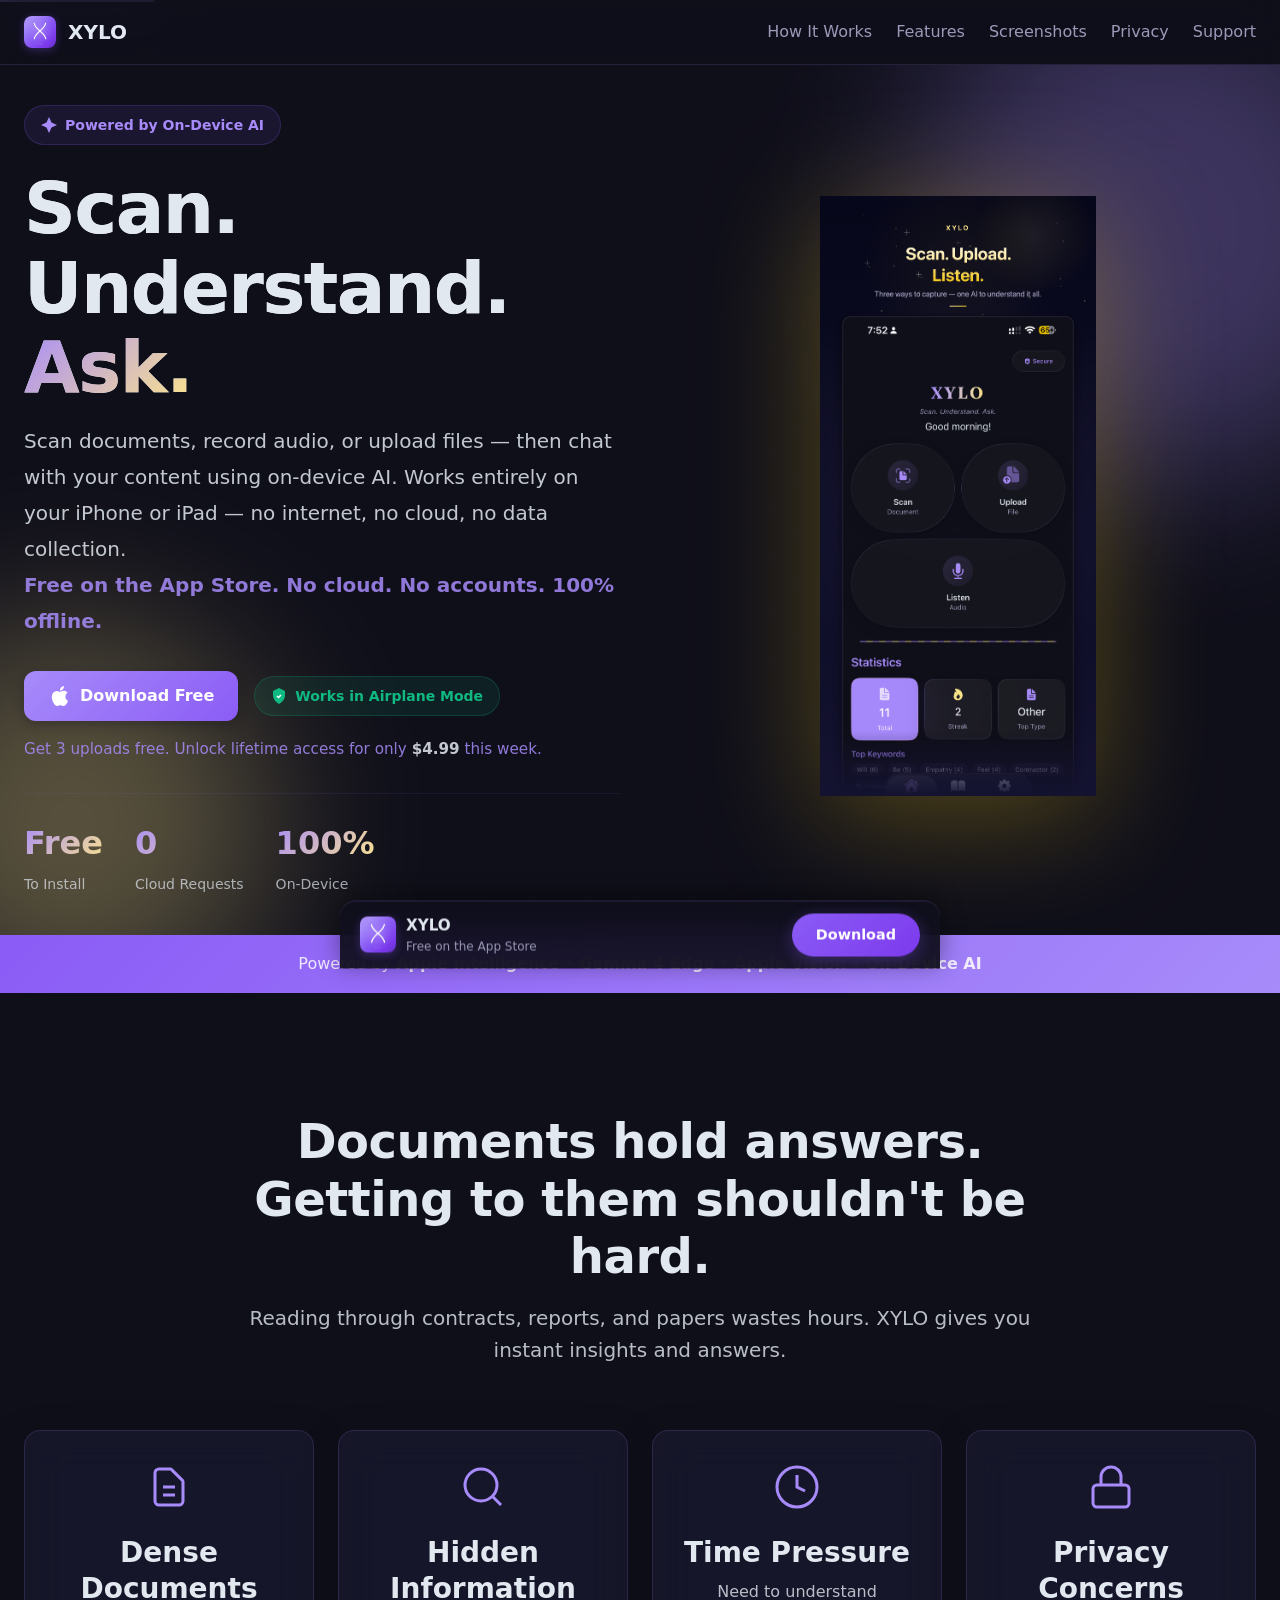
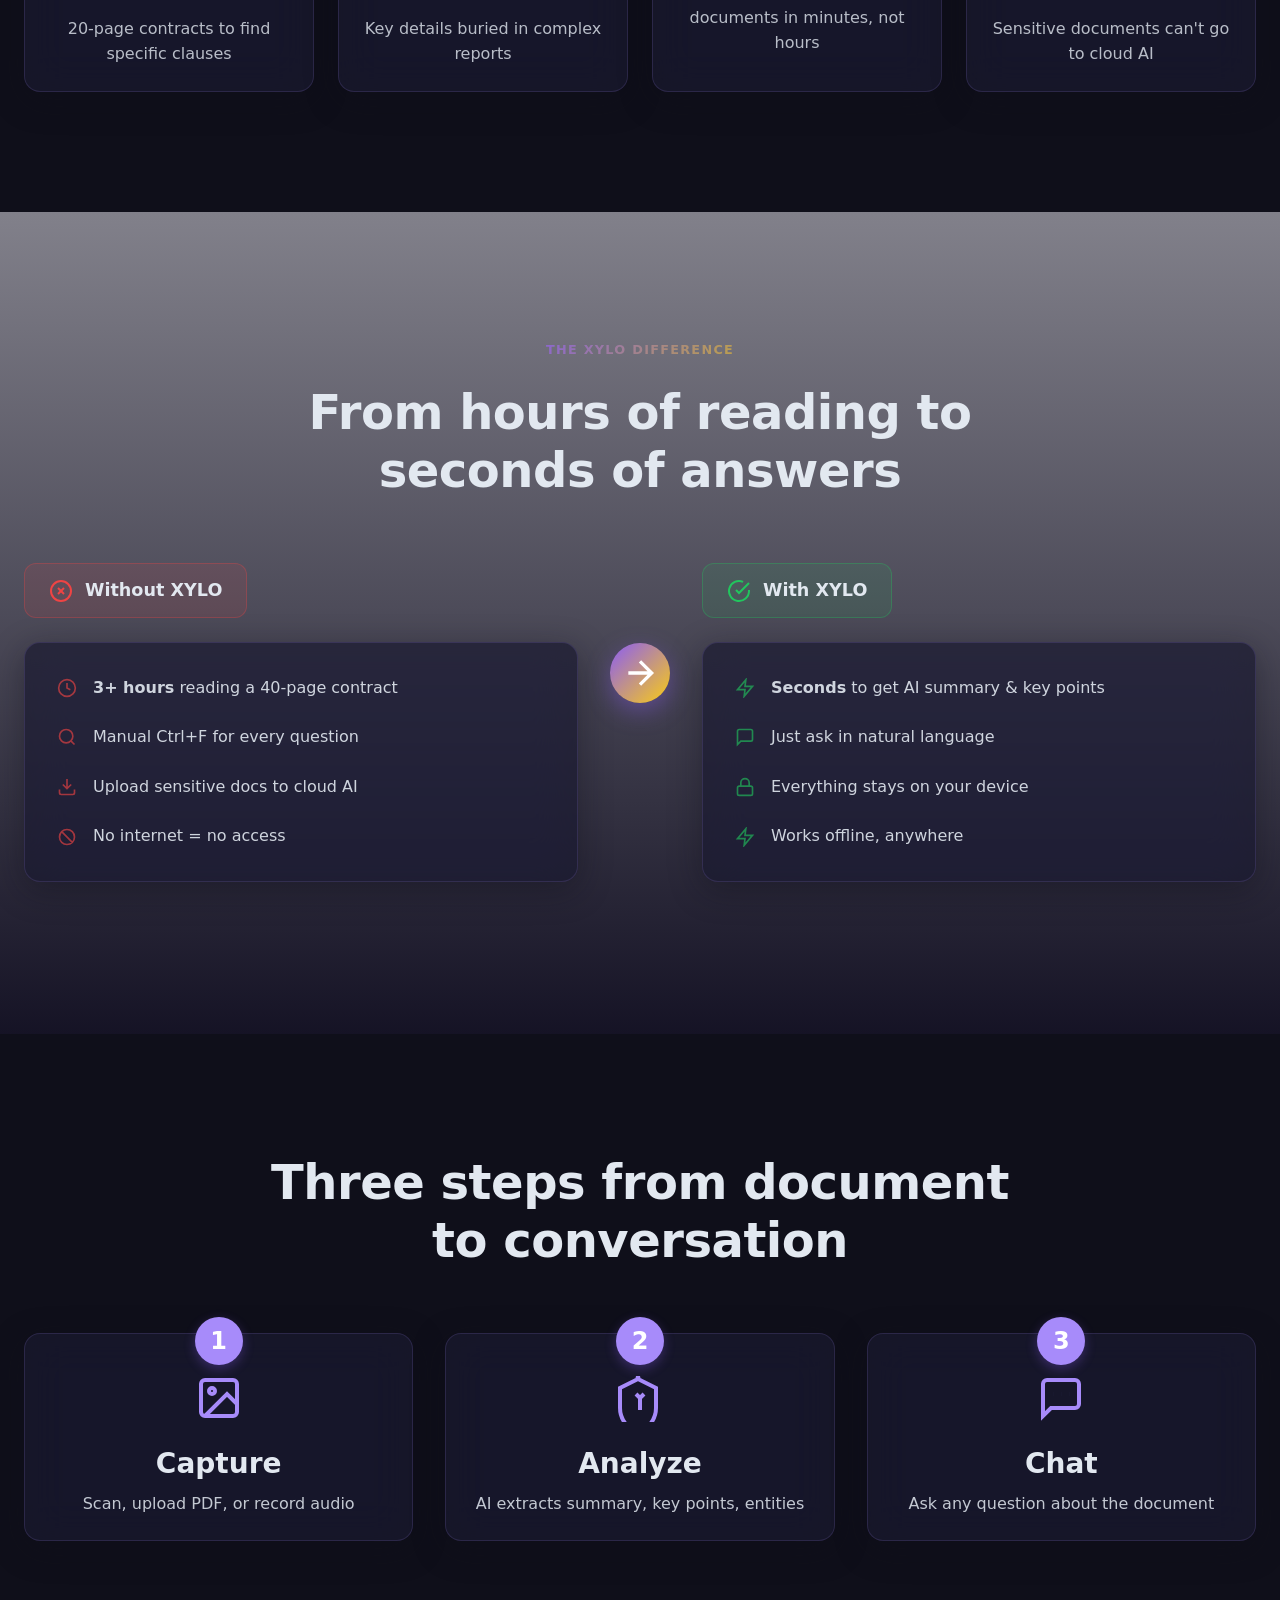
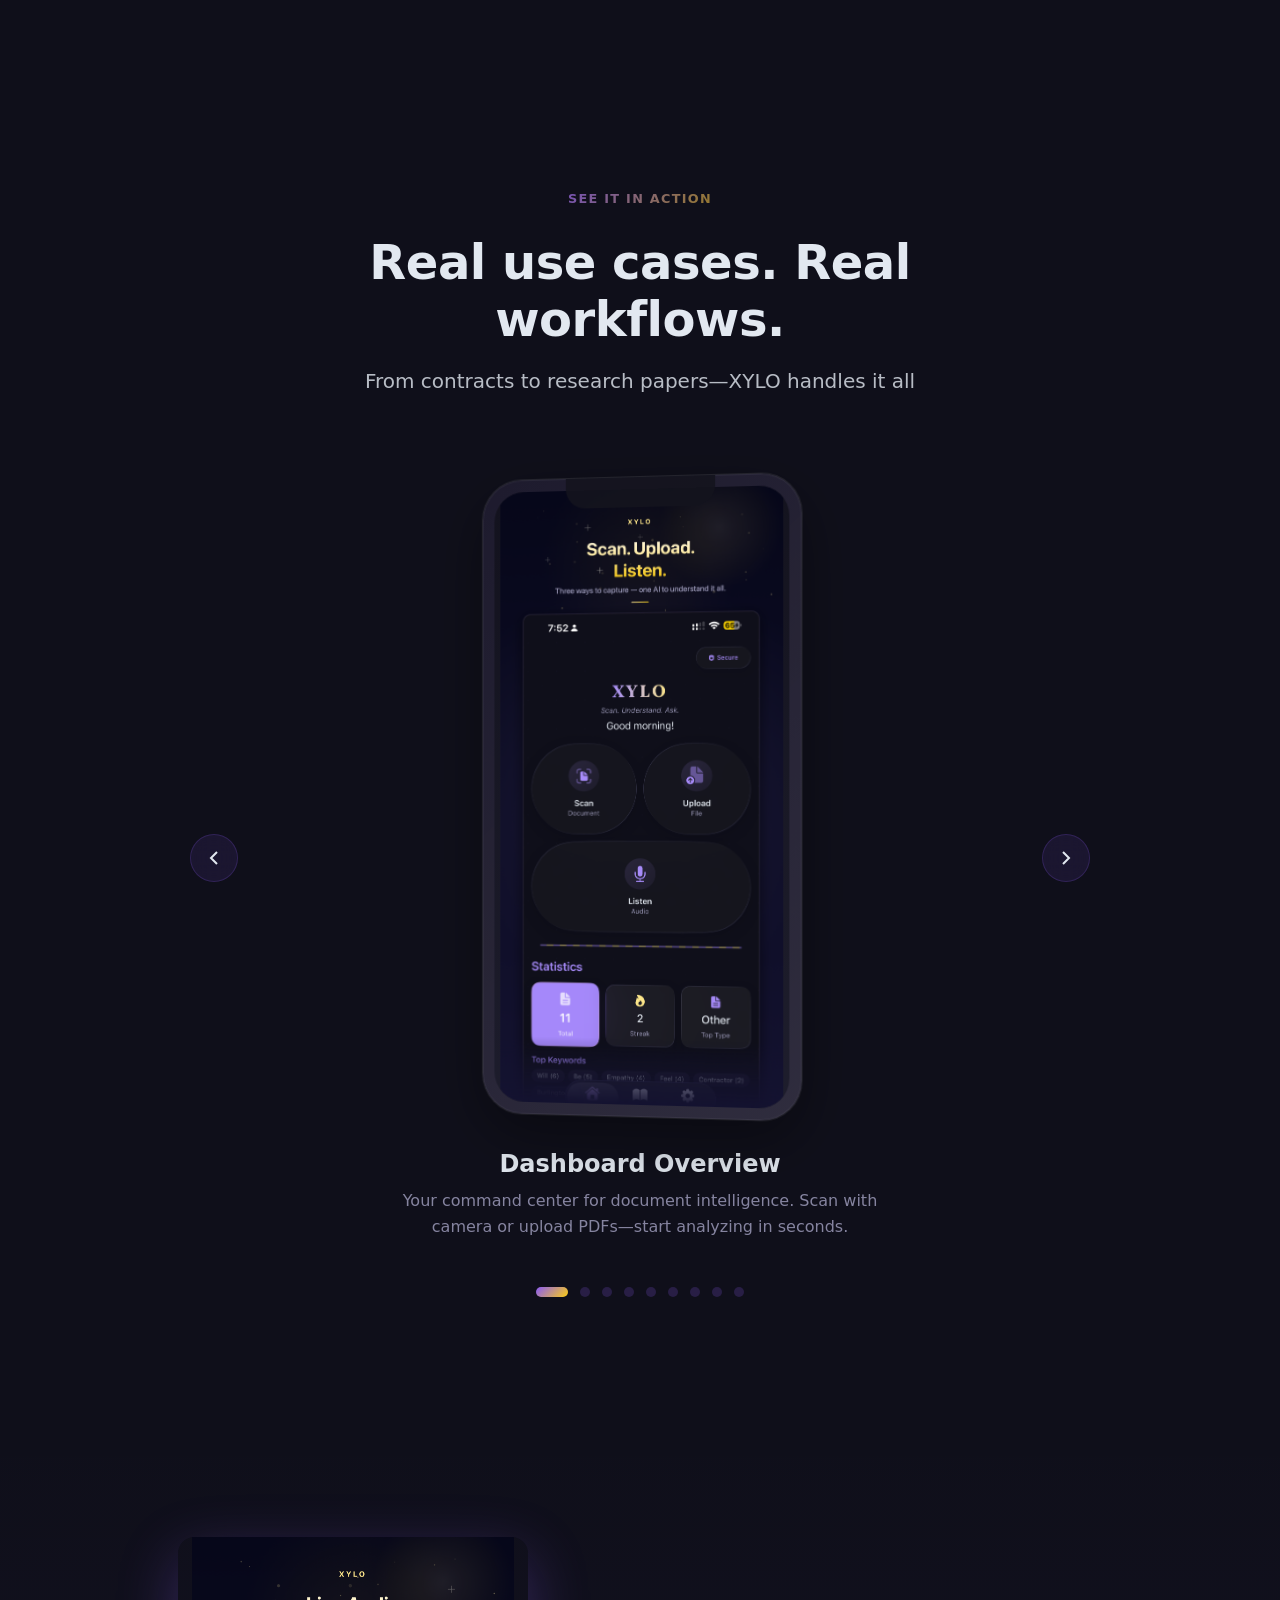
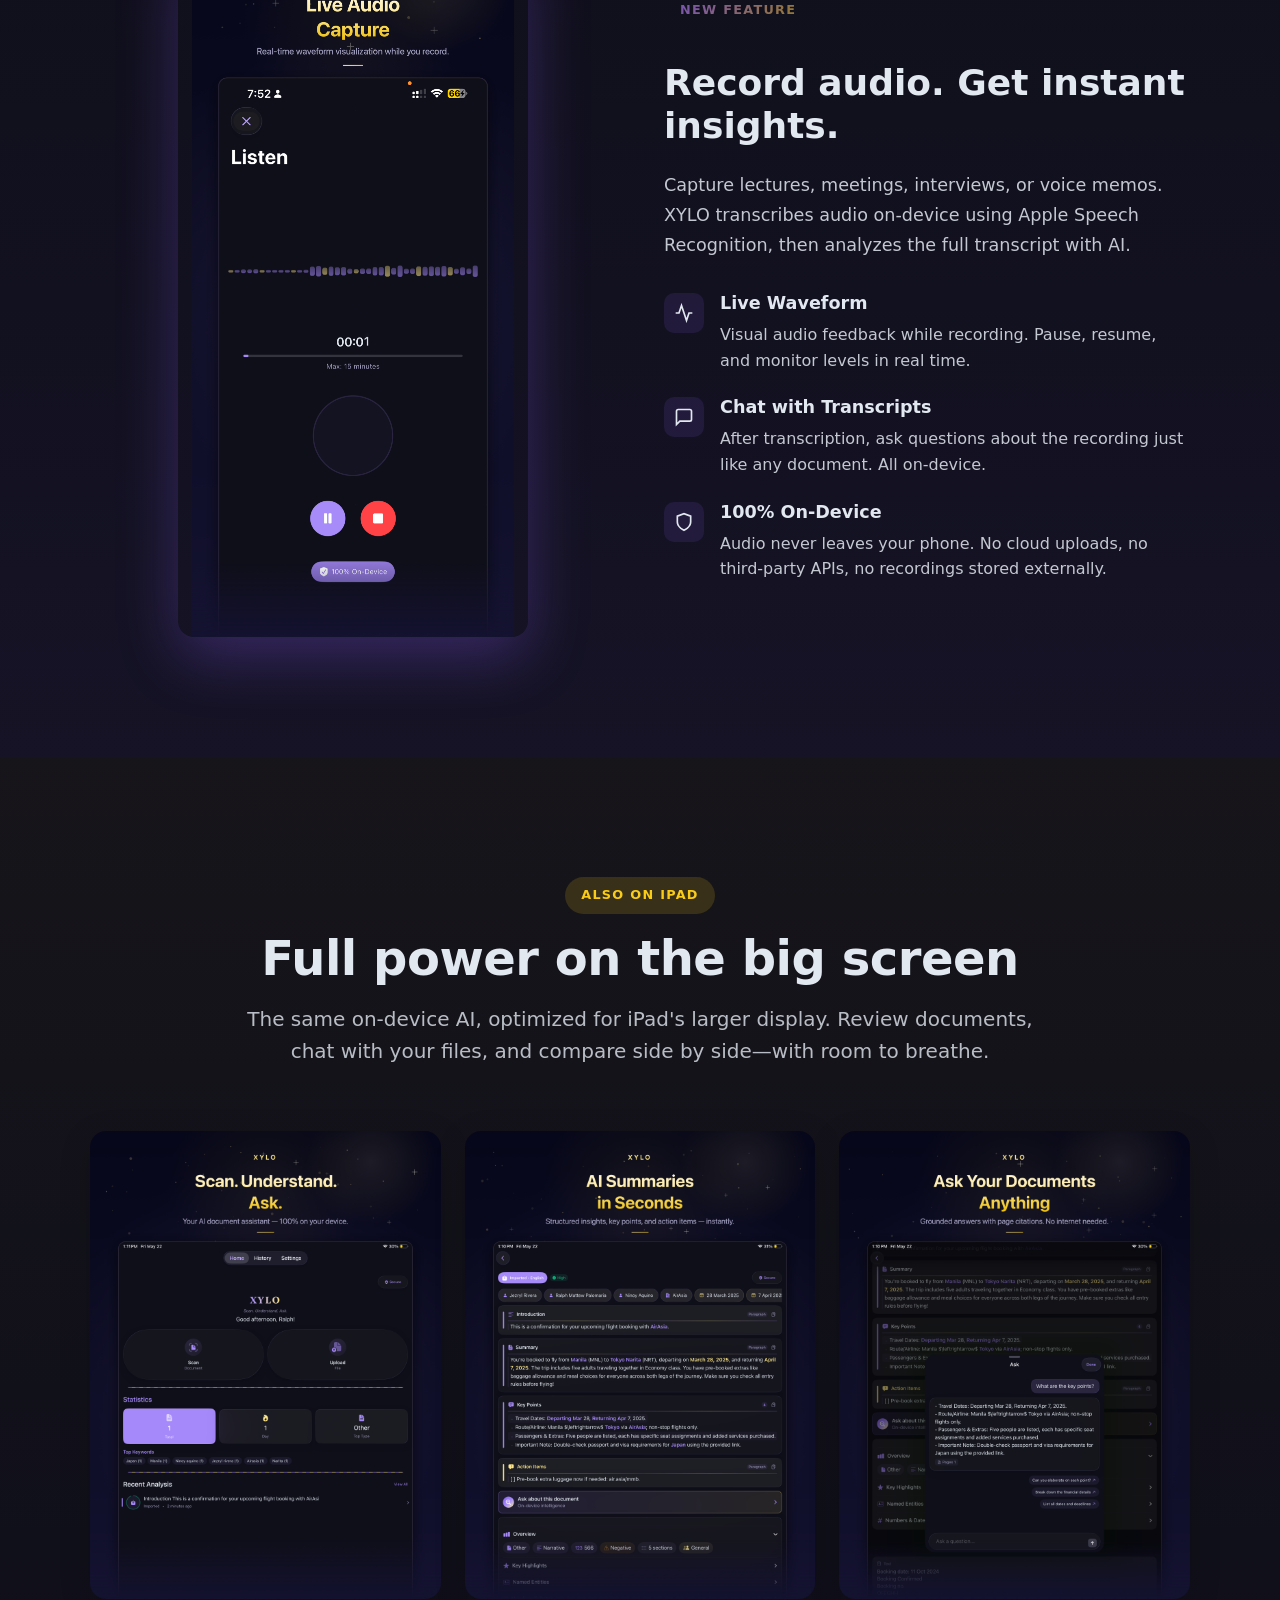
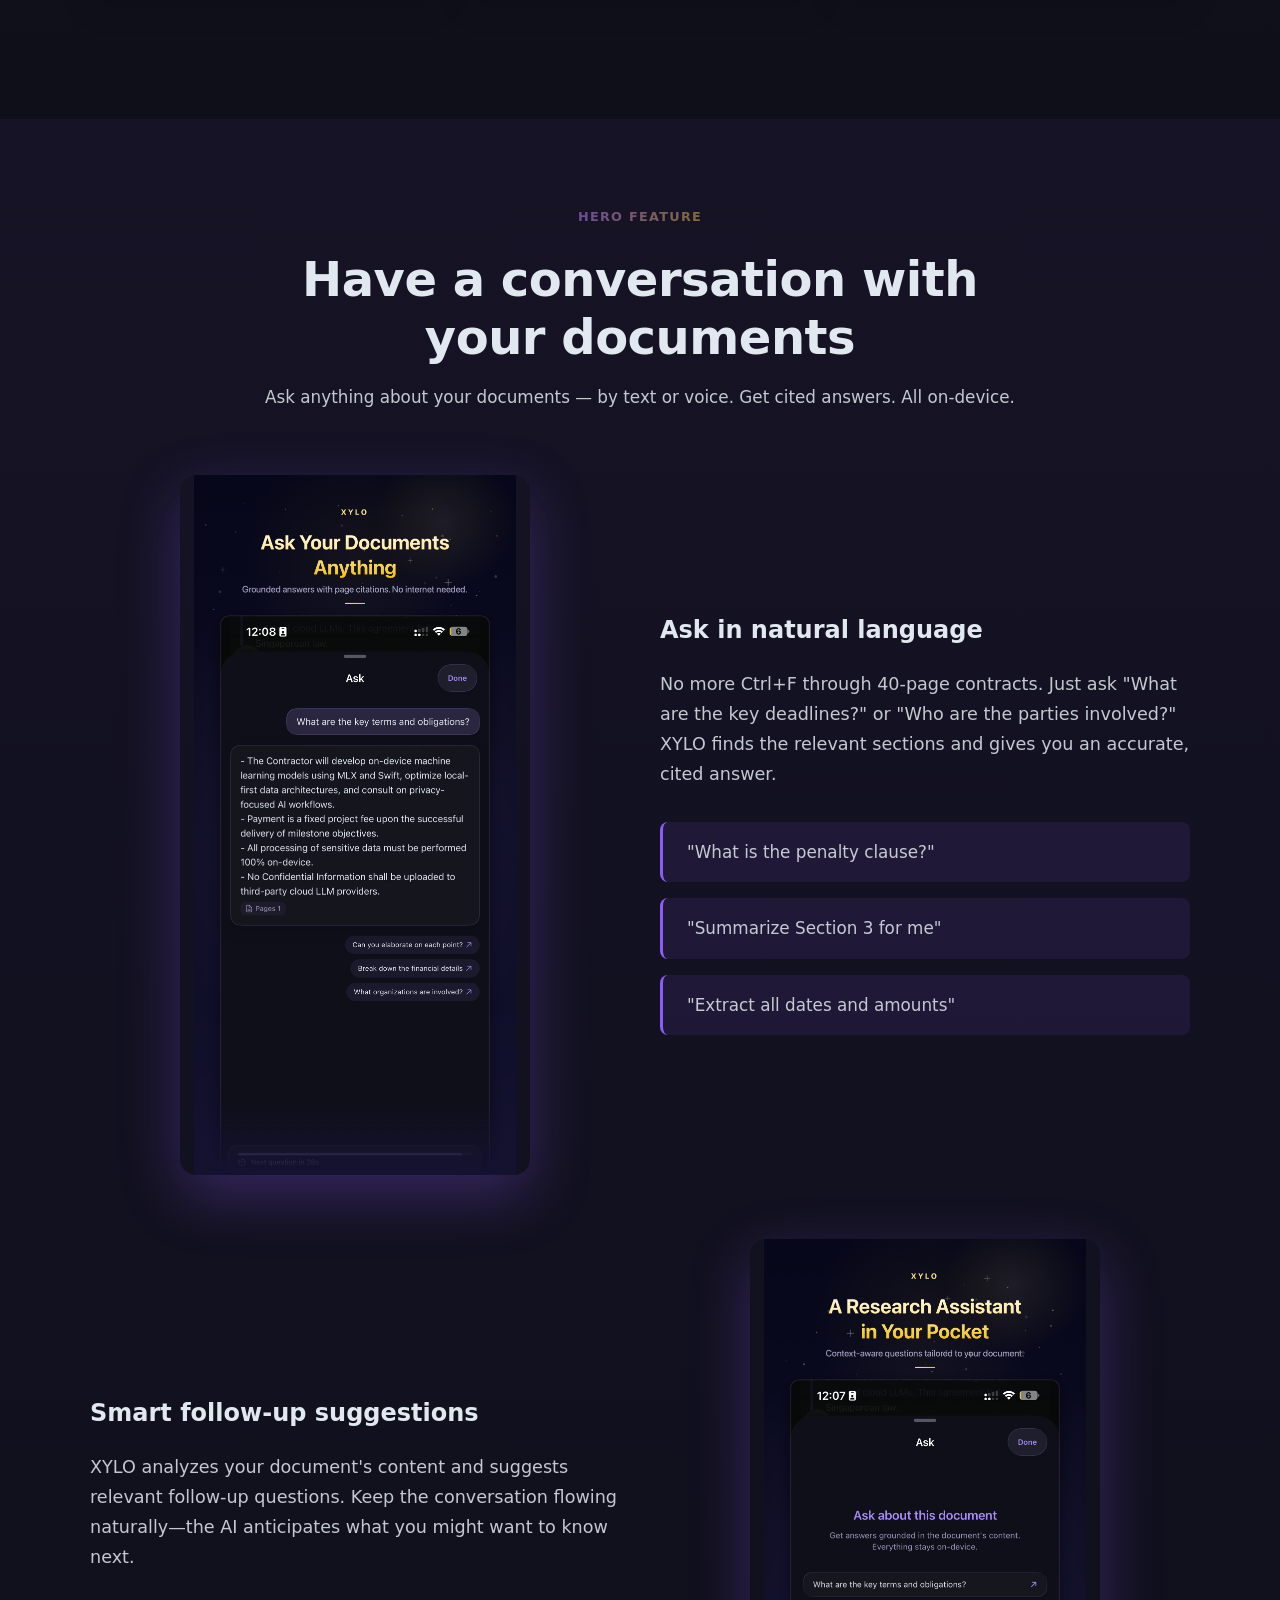
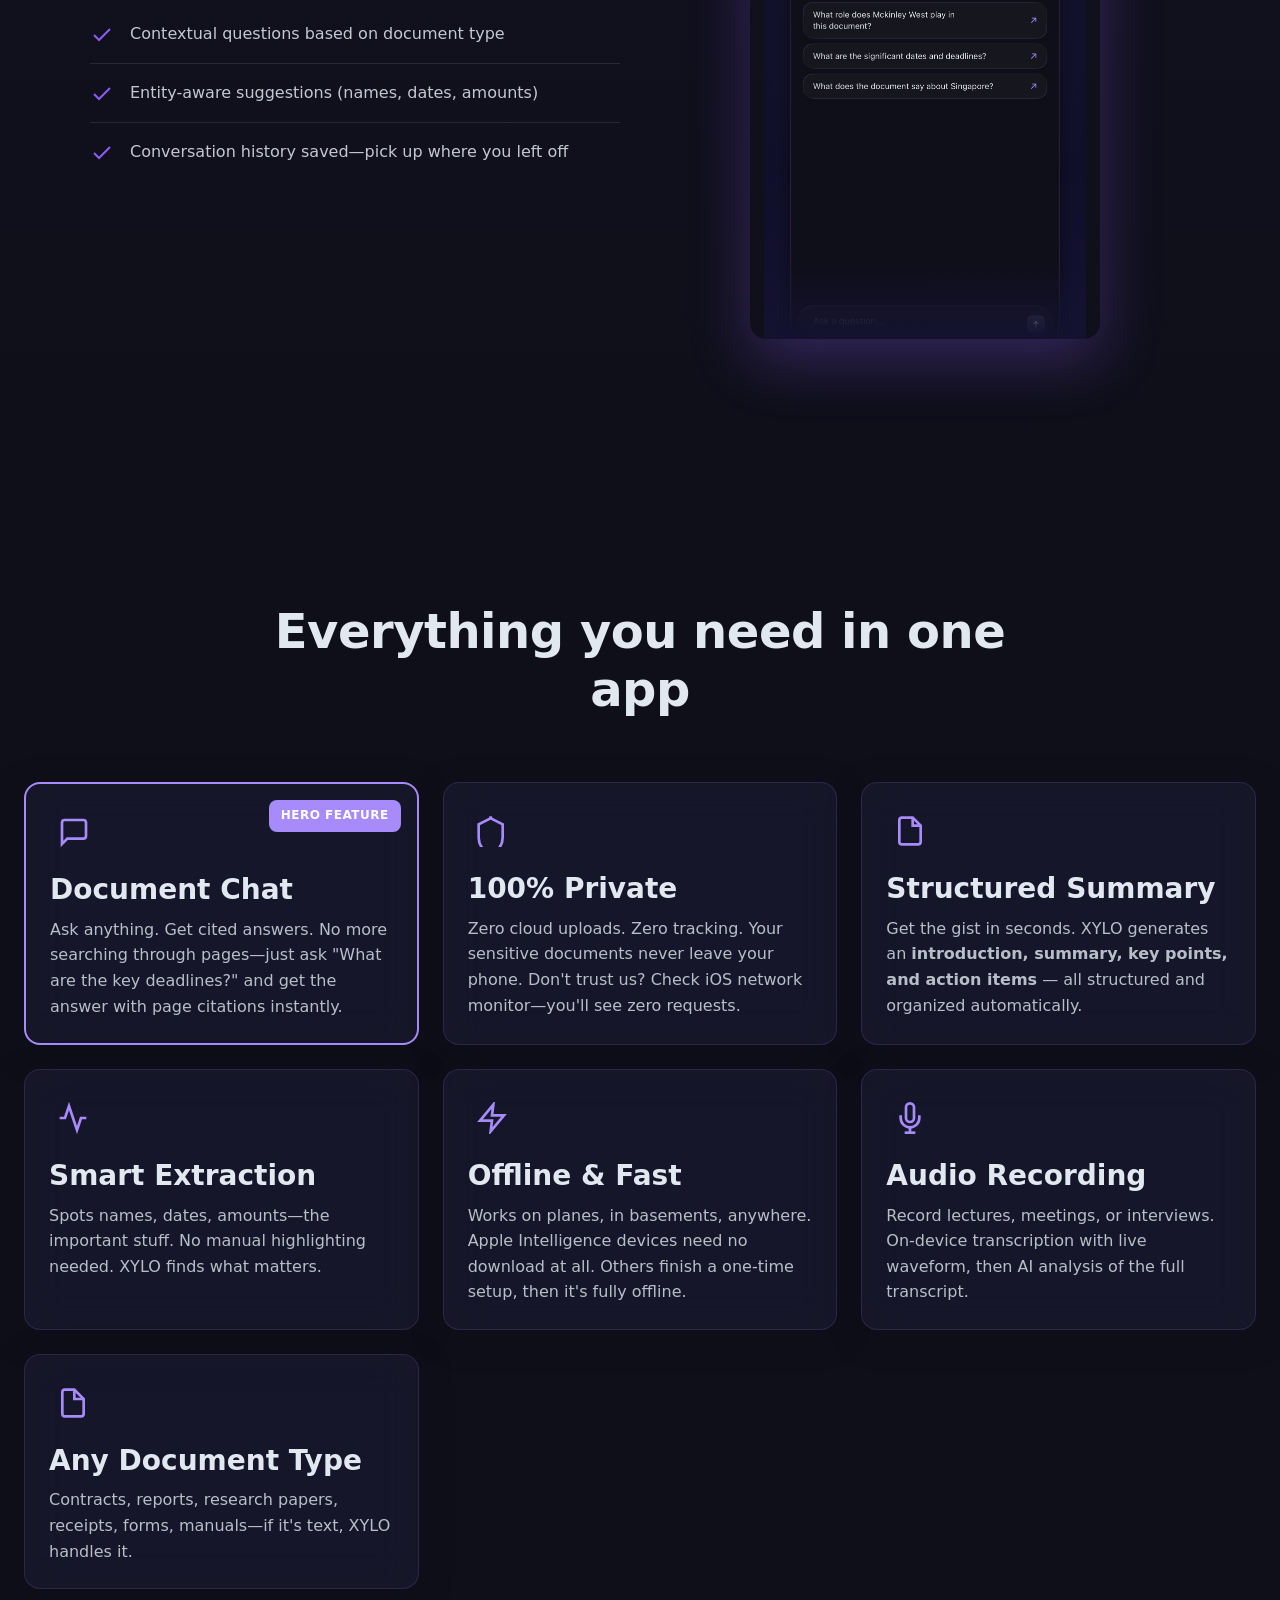
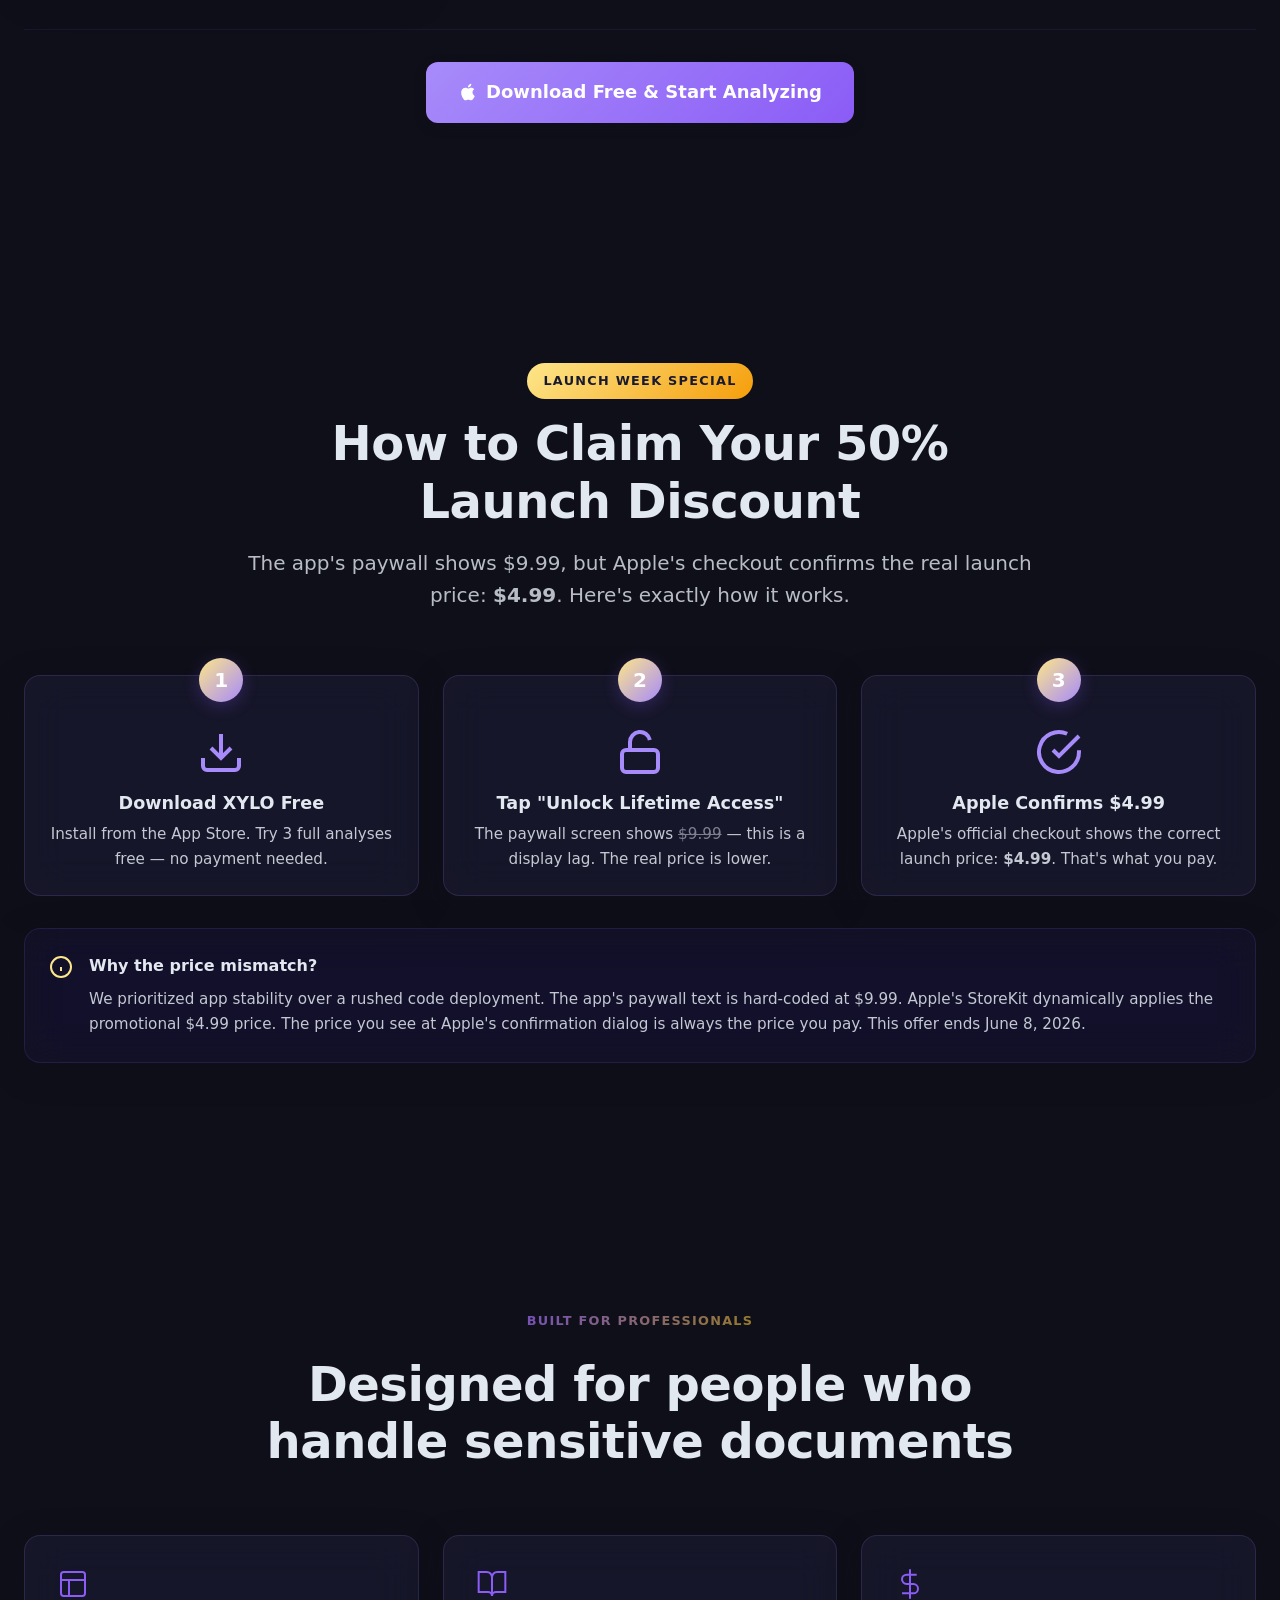
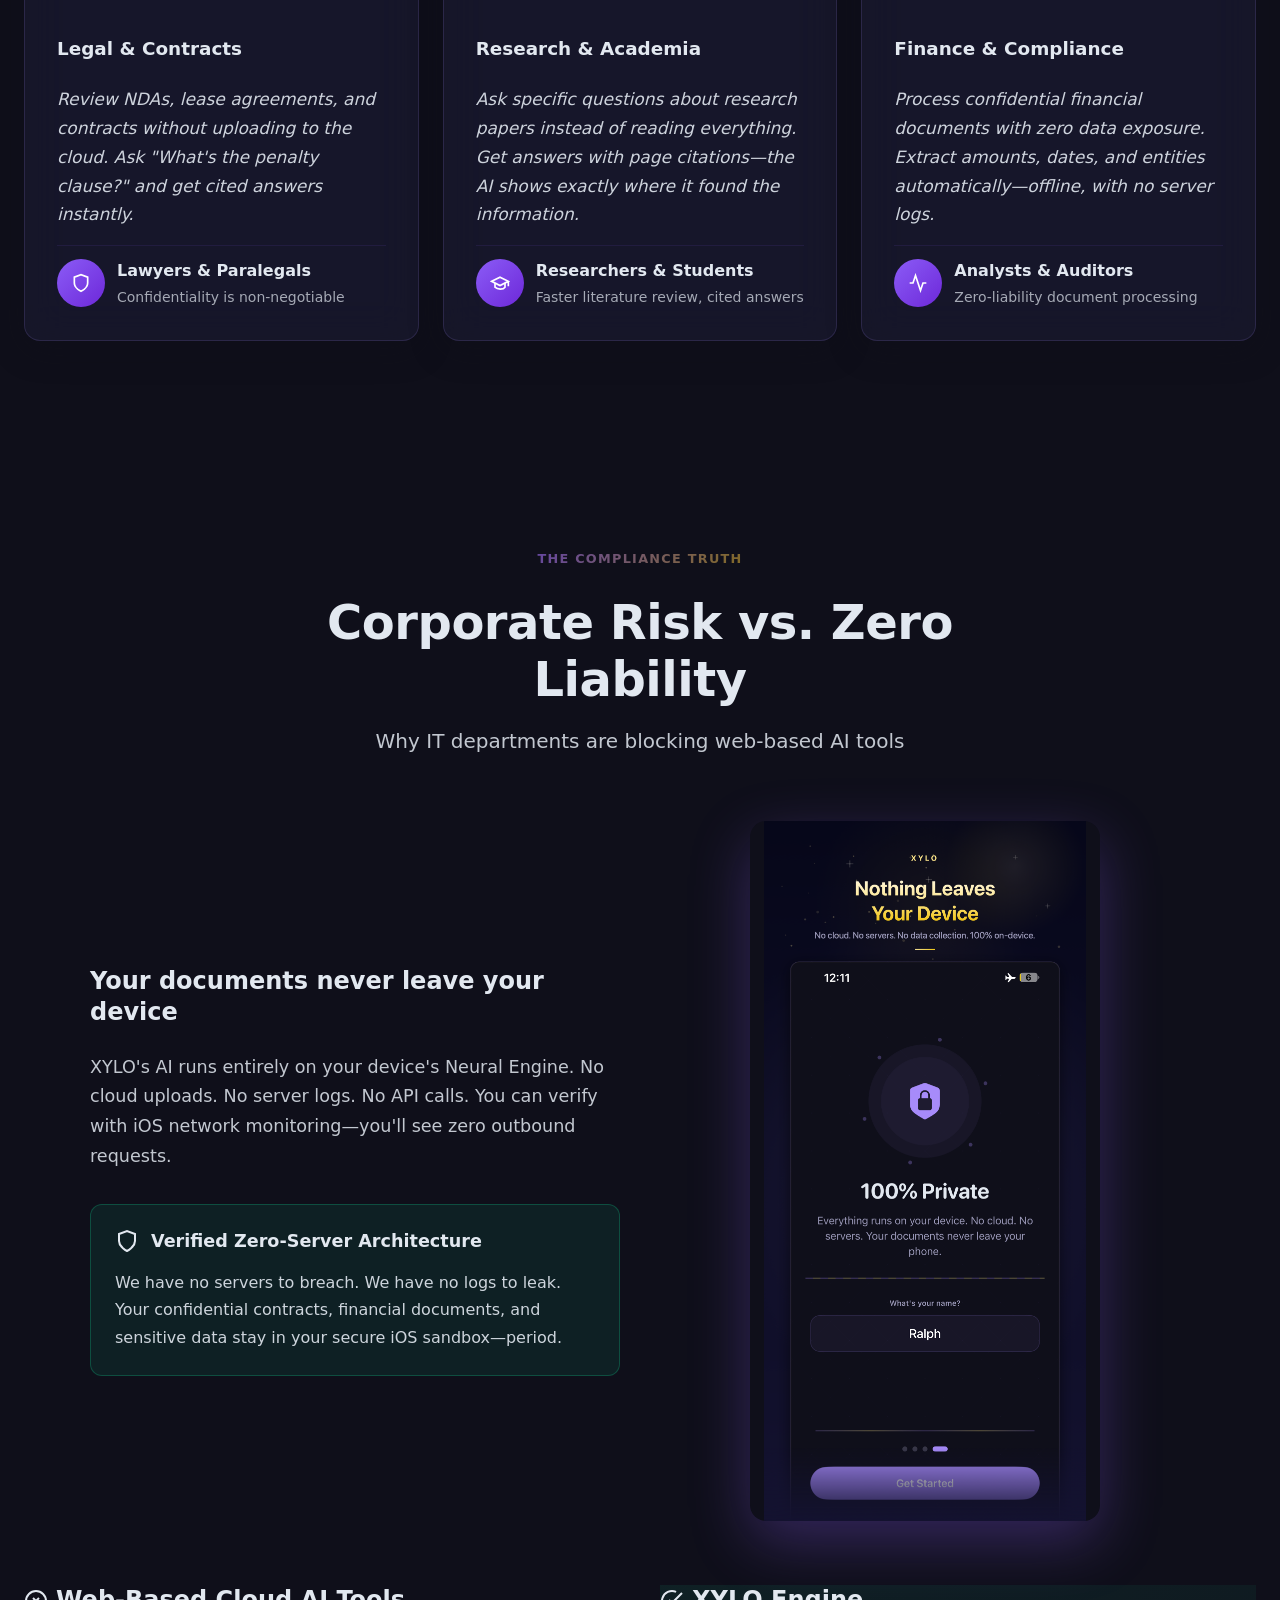
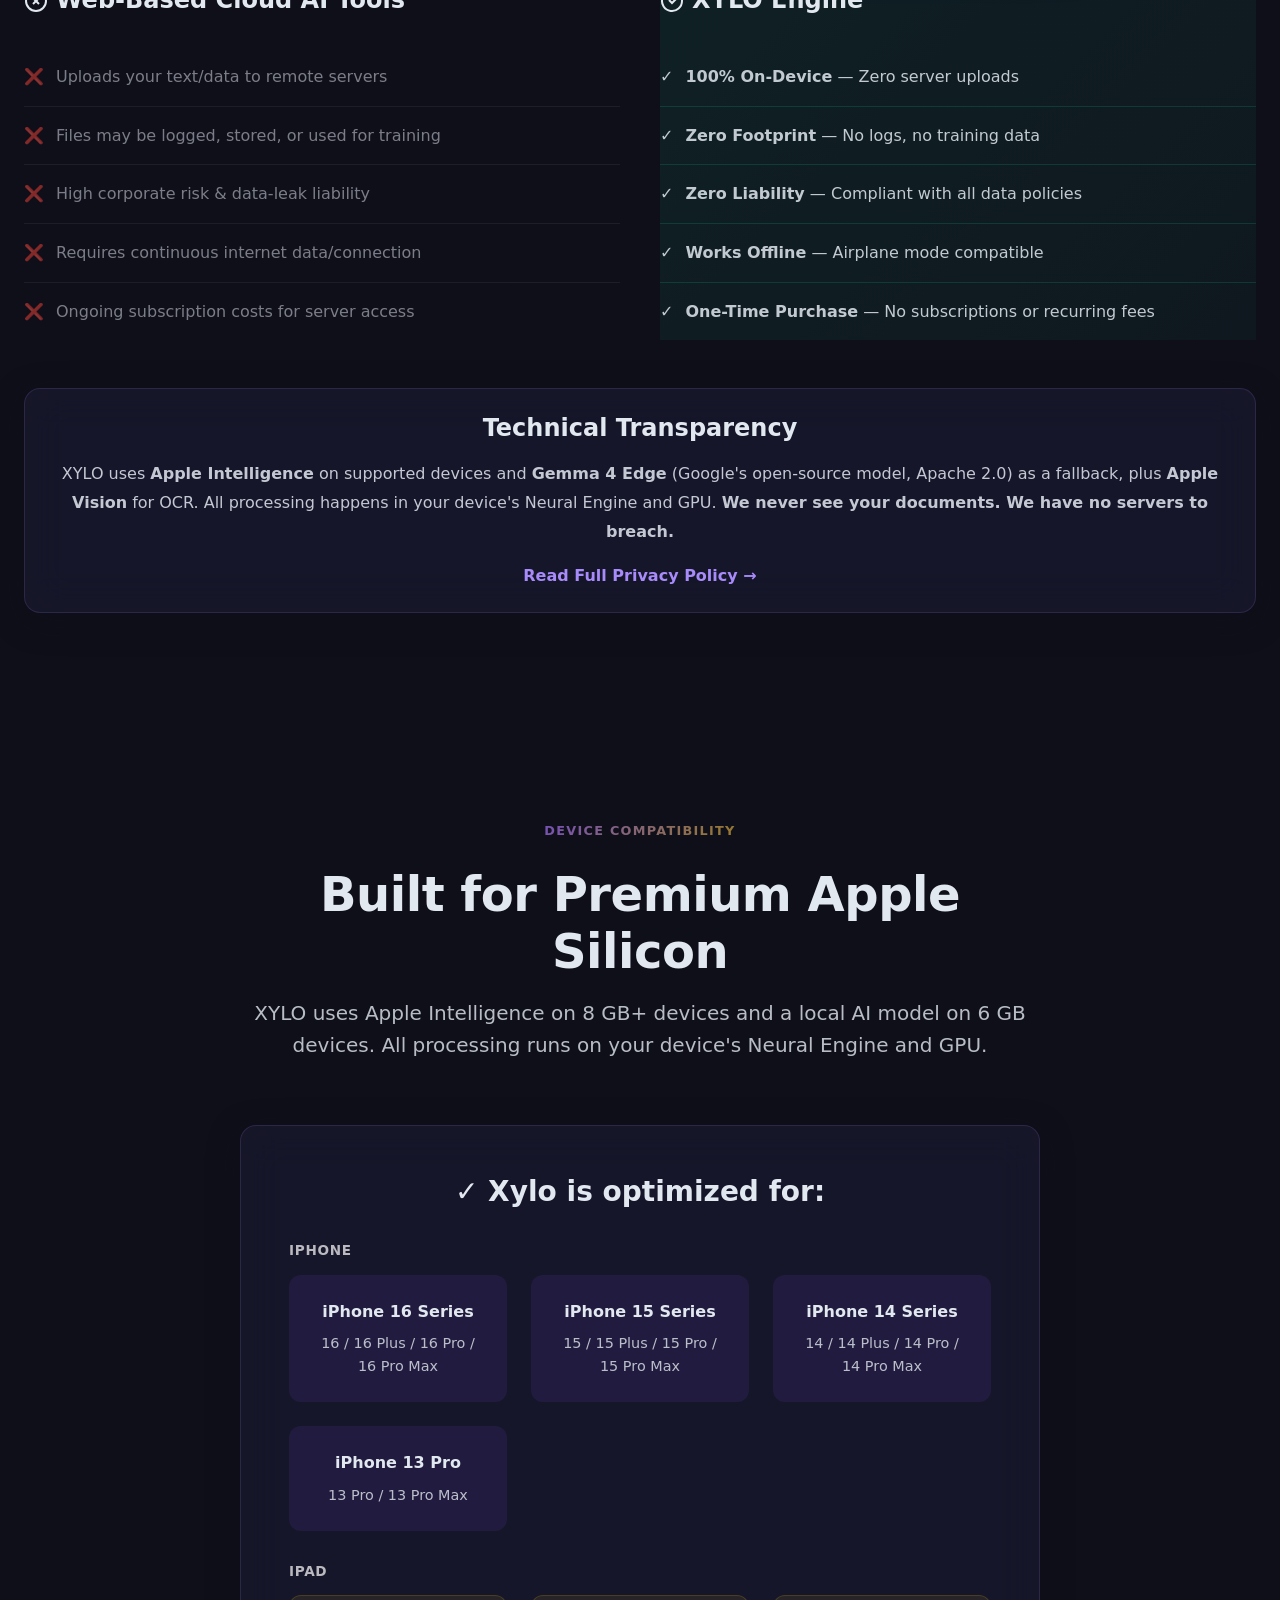
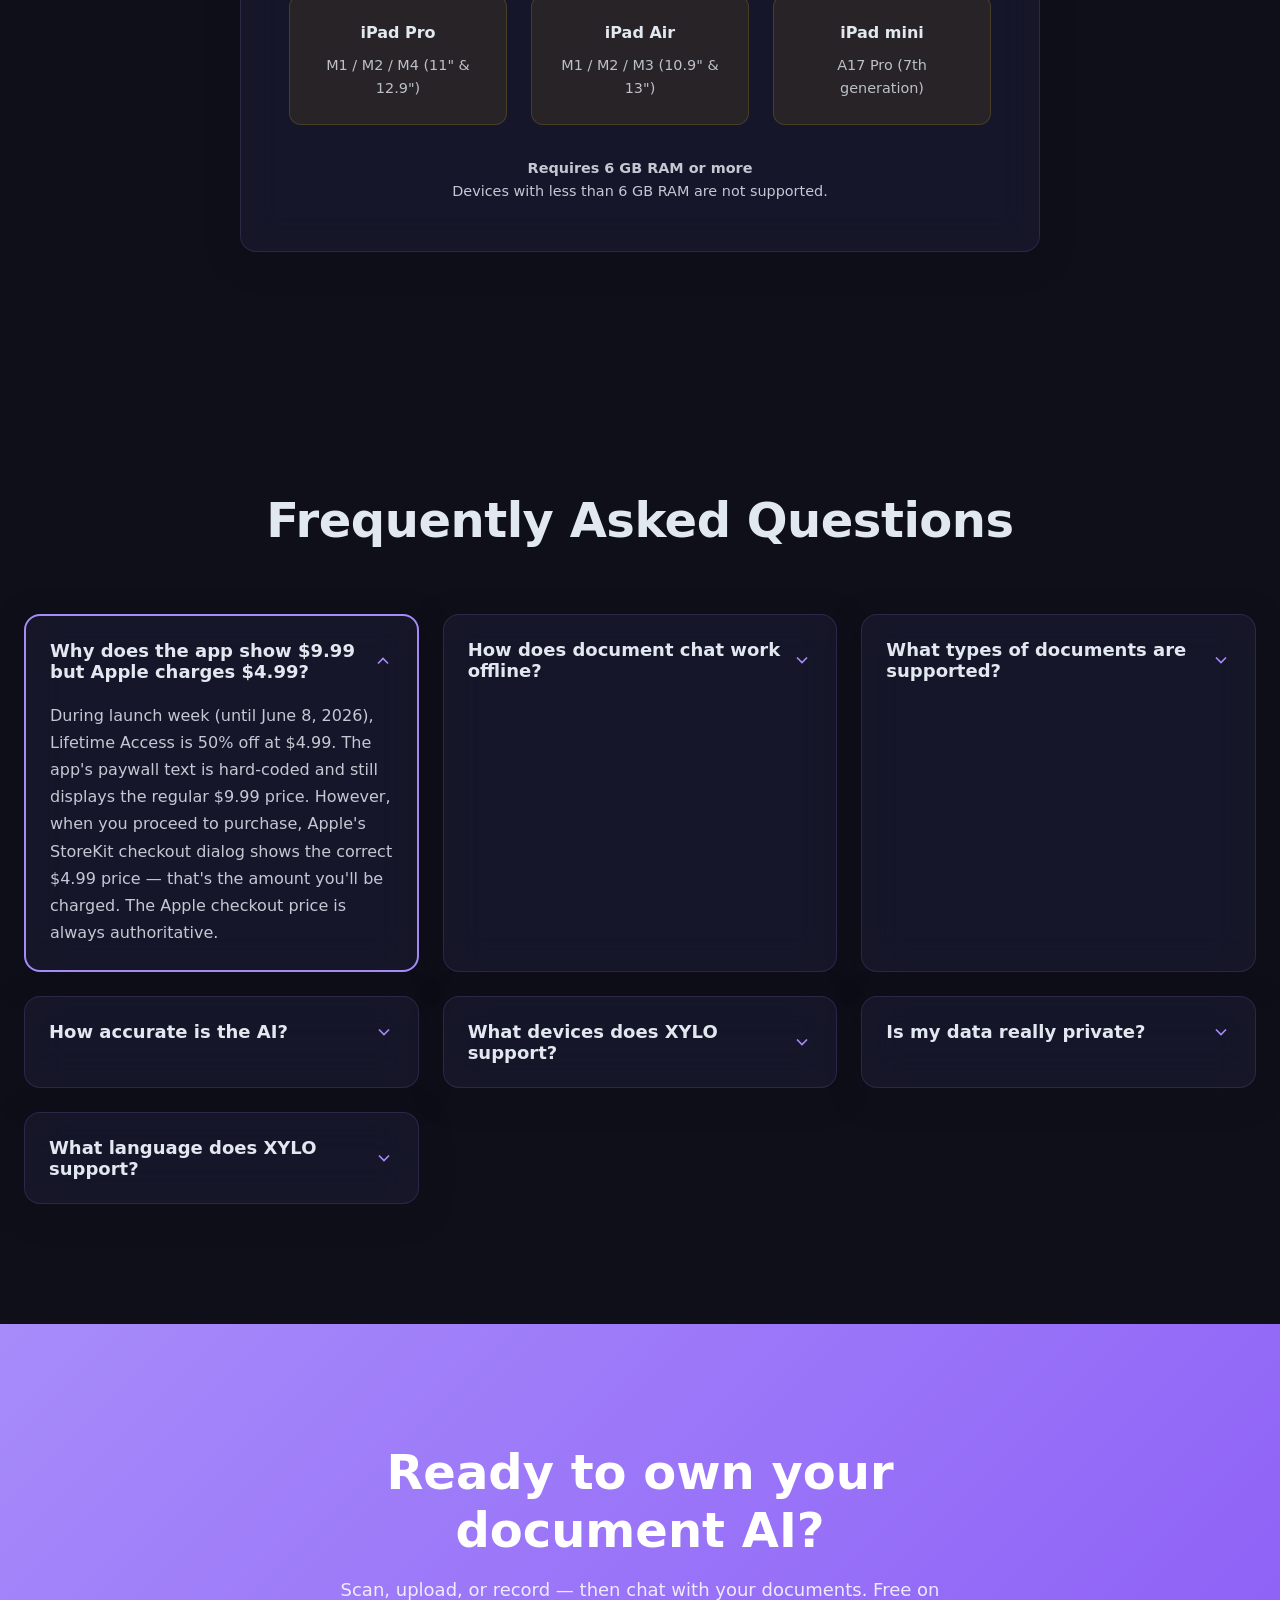
==== commit 0d0a6428: "Add floating download CTA bar for mobile Sticky bottom bar appears after scrolling past the hero sec" ====
--- a/index.html
+++ b/index.html
@@ -1251,6 +1251,20 @@
         </div>
     </footer>
 
+    <!-- Floating Download Bar -->
+    <div class="floating-cta" id="floating-cta" aria-hidden="true">
+        <div class="floating-cta-inner">
+            <div class="floating-cta-info">
+                <img src="assets/img/app-icon.png" alt="XYLO" width="36" height="36" class="floating-cta-icon">
+                <div class="floating-cta-text">
+                    <strong>XYLO</strong>
+                    <span>Free on the App Store</span>
+                </div>
+            </div>
+            <a href="https://apps.apple.com/us/app/xylo-ai/id6771778565" class="floating-cta-btn" target="_blank" rel="noopener">Download</a>
+        </div>
+    </div>
+
     <script src="assets/js/main.js"></script>
 </body>
 </html>
--- a/assets/css/main.css
+++ b/assets/css/main.css
@@ -1087,6 +1087,7 @@
   background: var(--xylo-card);
   border-top: 1px solid rgba(139, 92, 246, 0.1);
   padding: var(--spacing-xxxl) 0 var(--spacing-xl);
+  padding-bottom: 80px;
 }
 
 .footer-grid {
@@ -2612,3 +2613,108 @@
 }
 
 /* === END LAUNCH WEEK PROMO === */
+
+/* ============================================
+   Floating Download CTA Bar
+   ============================================ */
+
+.floating-cta {
+  position: fixed;
+  bottom: 0;
+  left: 0;
+  right: 0;
+  z-index: 999;
+  transform: translateY(100%);
+  transition: transform 0.35s cubic-bezier(0.4, 0, 0.2, 1);
+  pointer-events: none;
+}
+
+.floating-cta.visible {
+  transform: translateY(0);
+  pointer-events: auto;
+}
+
+.floating-cta-inner {
+  max-width: 600px;
+  margin: 0 auto;
+  padding: 12px 20px;
+  display: flex;
+  align-items: center;
+  justify-content: space-between;
+  gap: 12px;
+  background: rgba(15, 15, 26, 0.92);
+  backdrop-filter: blur(24px) saturate(180%);
+  -webkit-backdrop-filter: blur(24px) saturate(180%);
+  border-top: 1px solid rgba(167, 139, 250, 0.2);
+  box-shadow: 0 -4px 24px rgba(0, 0, 0, 0.4);
+}
+
+.floating-cta-info {
+  display: flex;
+  align-items: center;
+  gap: 10px;
+  min-width: 0;
+}
+
+.floating-cta-icon {
+  border-radius: 8px;
+  flex-shrink: 0;
+  box-shadow: 0 2px 8px rgba(139, 92, 246, 0.3);
+}
+
+.floating-cta-text {
+  display: flex;
+  flex-direction: column;
+  min-width: 0;
+}
+
+.floating-cta-text strong {
+  font-size: 0.95rem;
+  color: #E2E8F0;
+  opacity: 1;
+}
+
+.floating-cta-text span {
+  font-size: 0.75rem;
+  color: #9B99B8;
+  white-space: nowrap;
+}
+
+.floating-cta-btn {
+  display: inline-flex;
+  align-items: center;
+  padding: 10px 24px;
+  background: linear-gradient(135deg, #8B5CF6, #7C3AED);
+  color: white;
+  font-size: 0.9rem;
+  font-weight: 700;
+  border-radius: 50px;
+  text-decoration: none;
+  white-space: nowrap;
+  flex-shrink: 0;
+  transition: all 0.2s;
+  box-shadow: 0 4px 16px rgba(139, 92, 246, 0.3);
+}
+
+.floating-cta-btn:hover {
+  background: linear-gradient(135deg, #A78BFA, #8B5CF6);
+  box-shadow: 0 4px 20px rgba(139, 92, 246, 0.5);
+  transform: scale(1.03);
+}
+
+@media (min-width: 769px) {
+  .floating-cta-inner {
+    border-radius: 16px 16px 0 0;
+  }
+}
+
+@media (max-width: 768px) {
+  .floating-cta-inner {
+    padding: 10px 16px;
+    padding-bottom: calc(10px + env(safe-area-inset-bottom, 0px));
+  }
+
+  .floating-cta-btn {
+    padding: 10px 20px;
+  }
+}
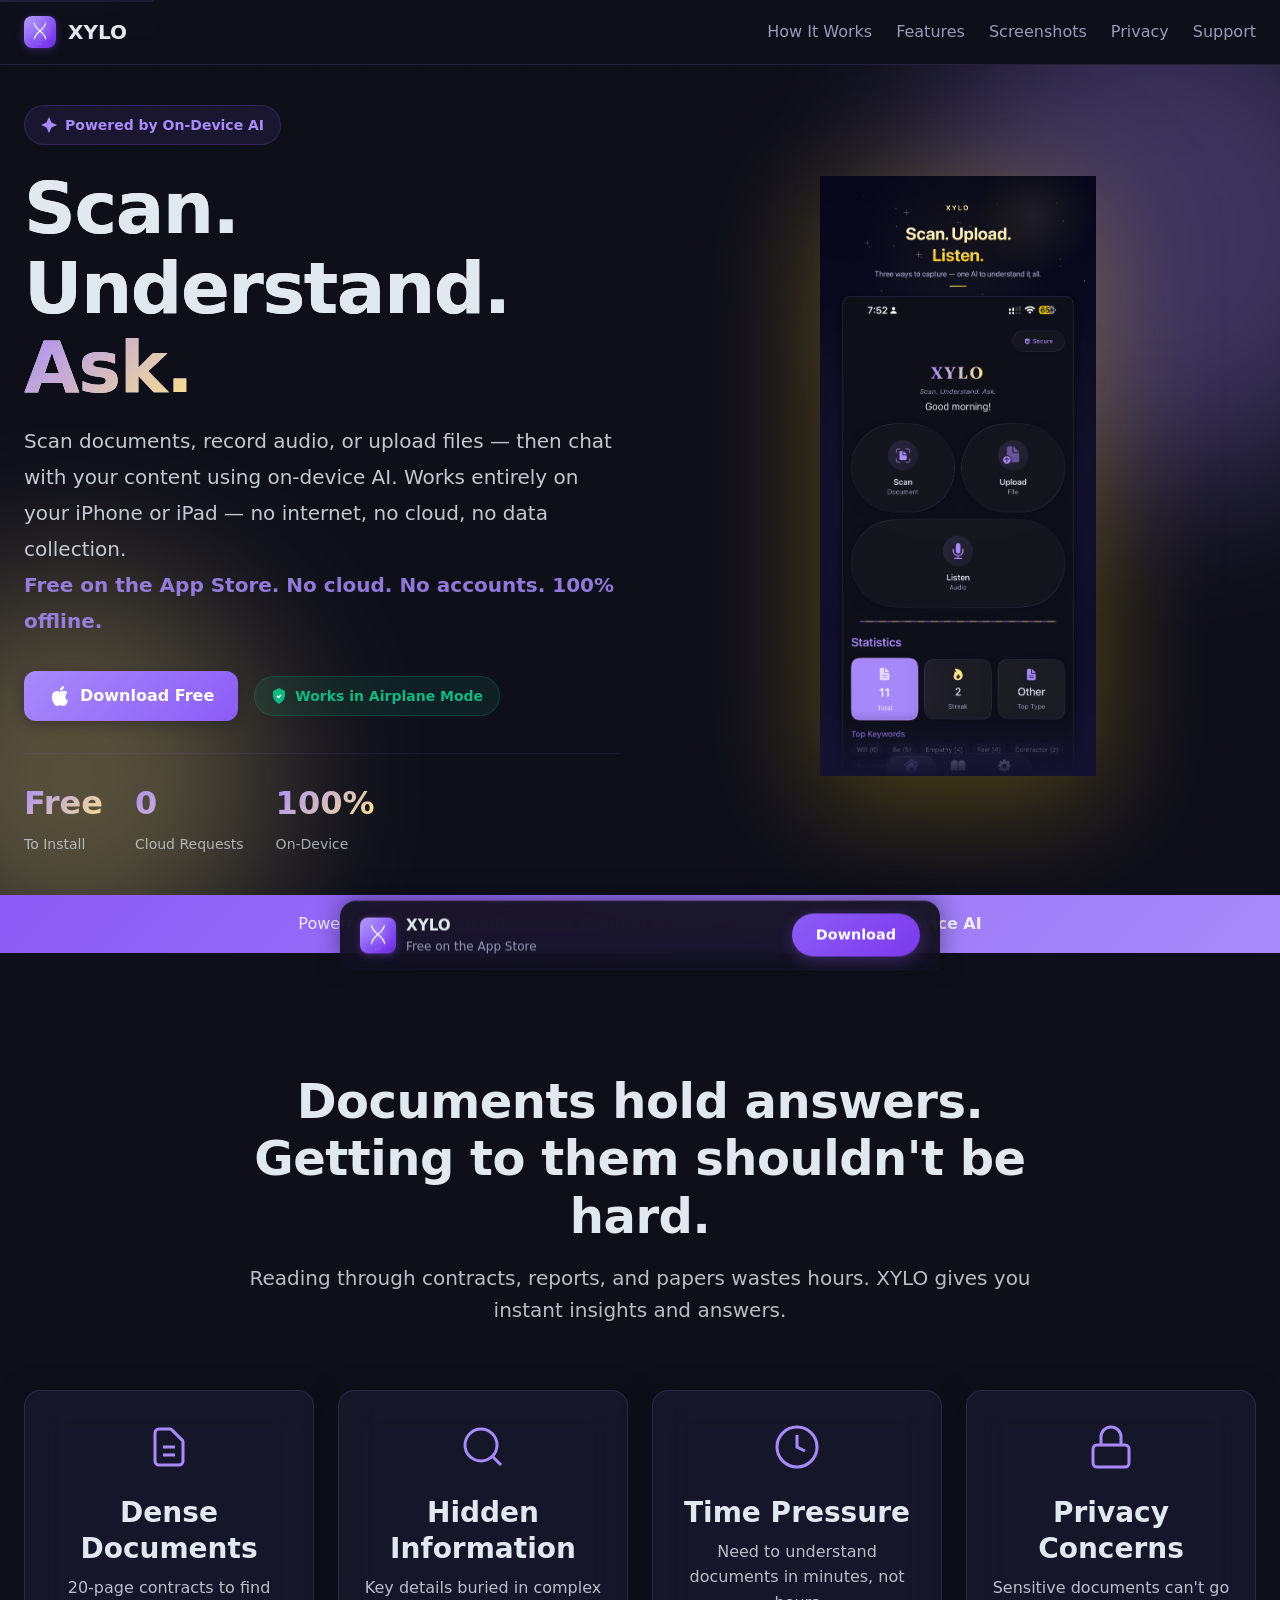
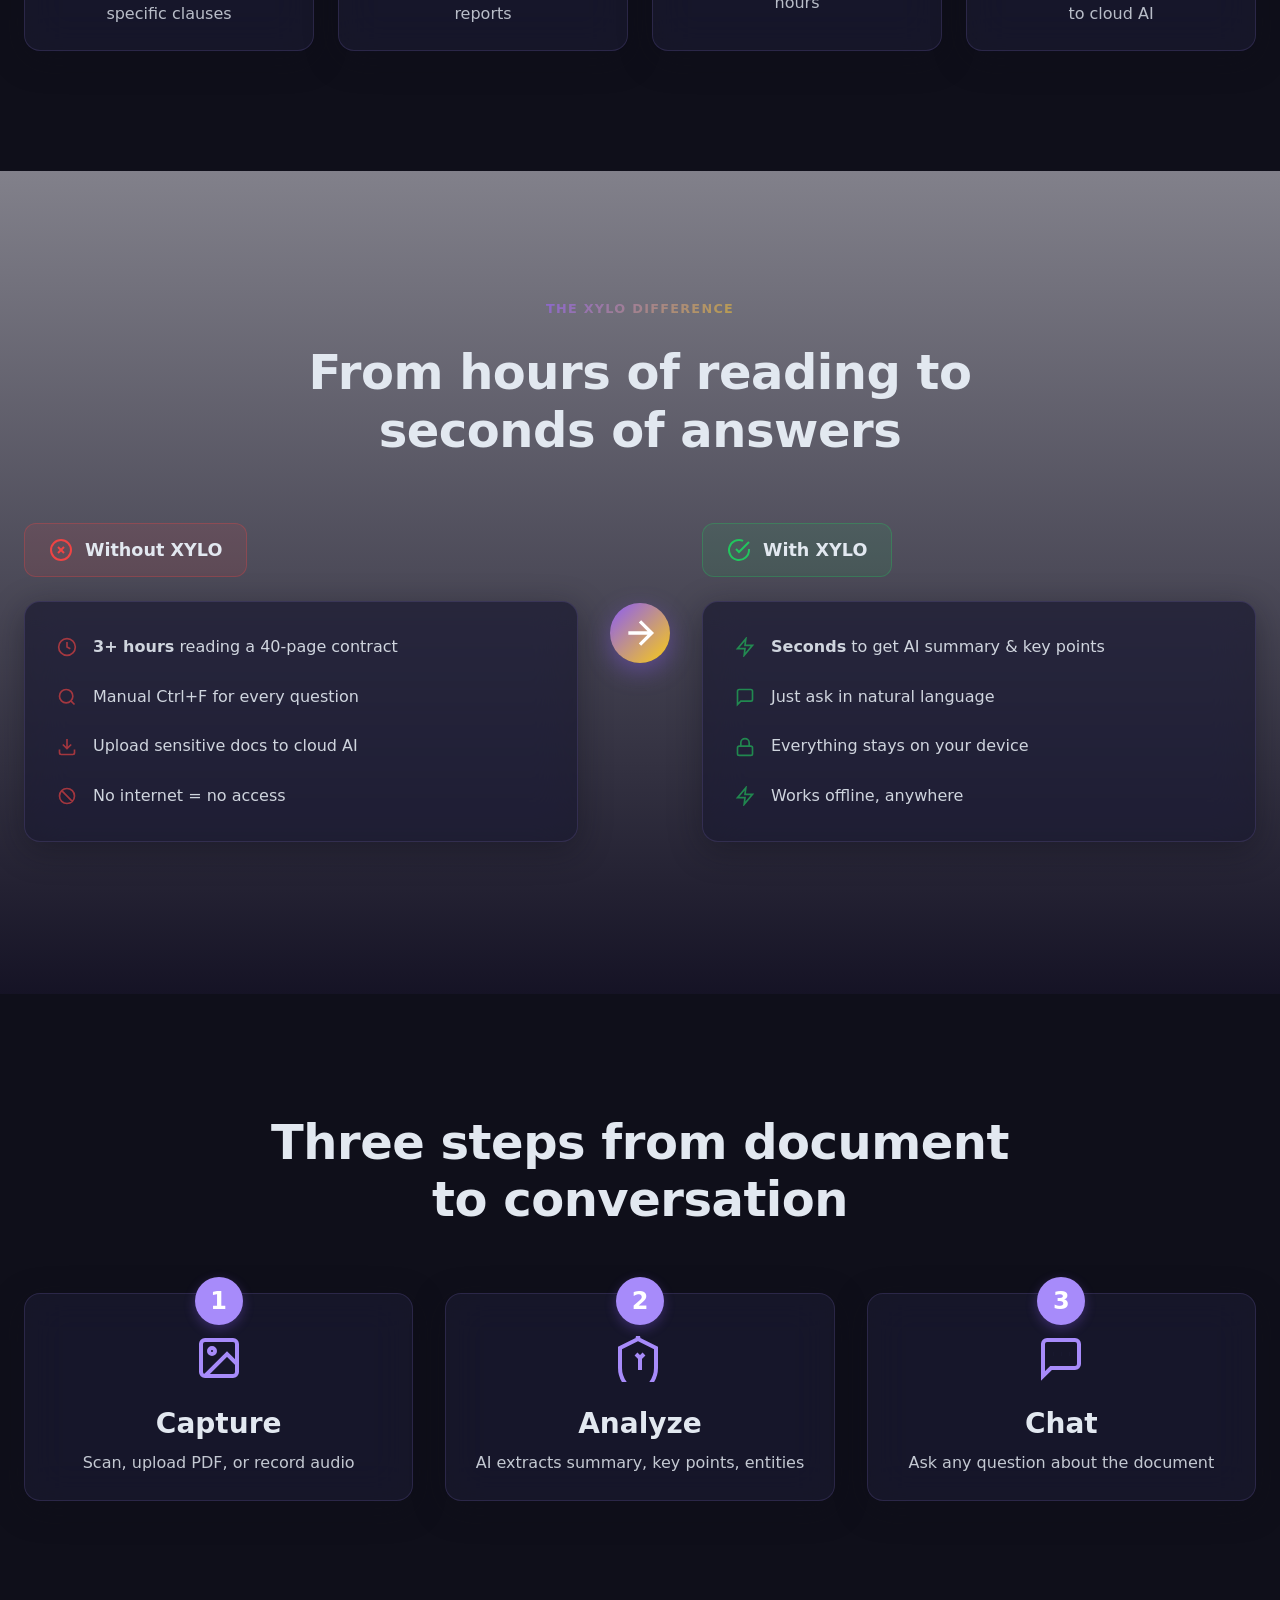
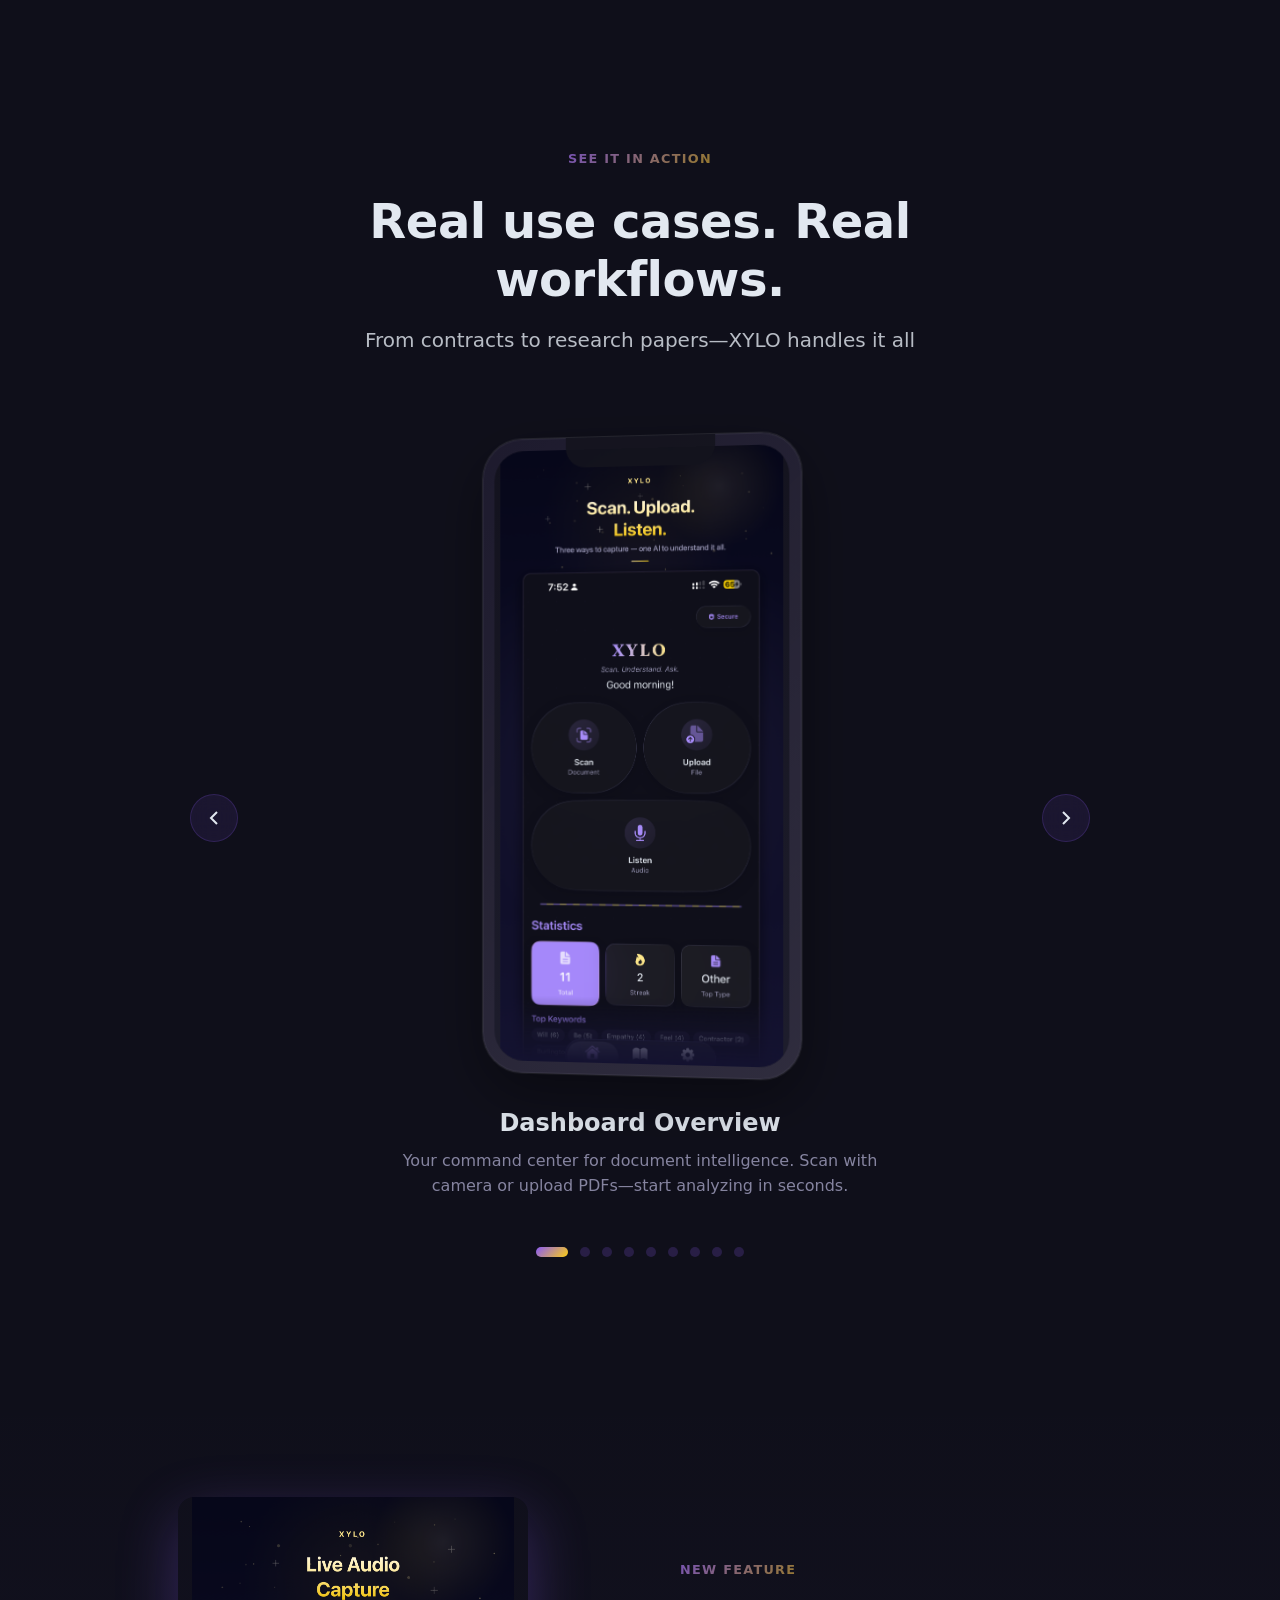
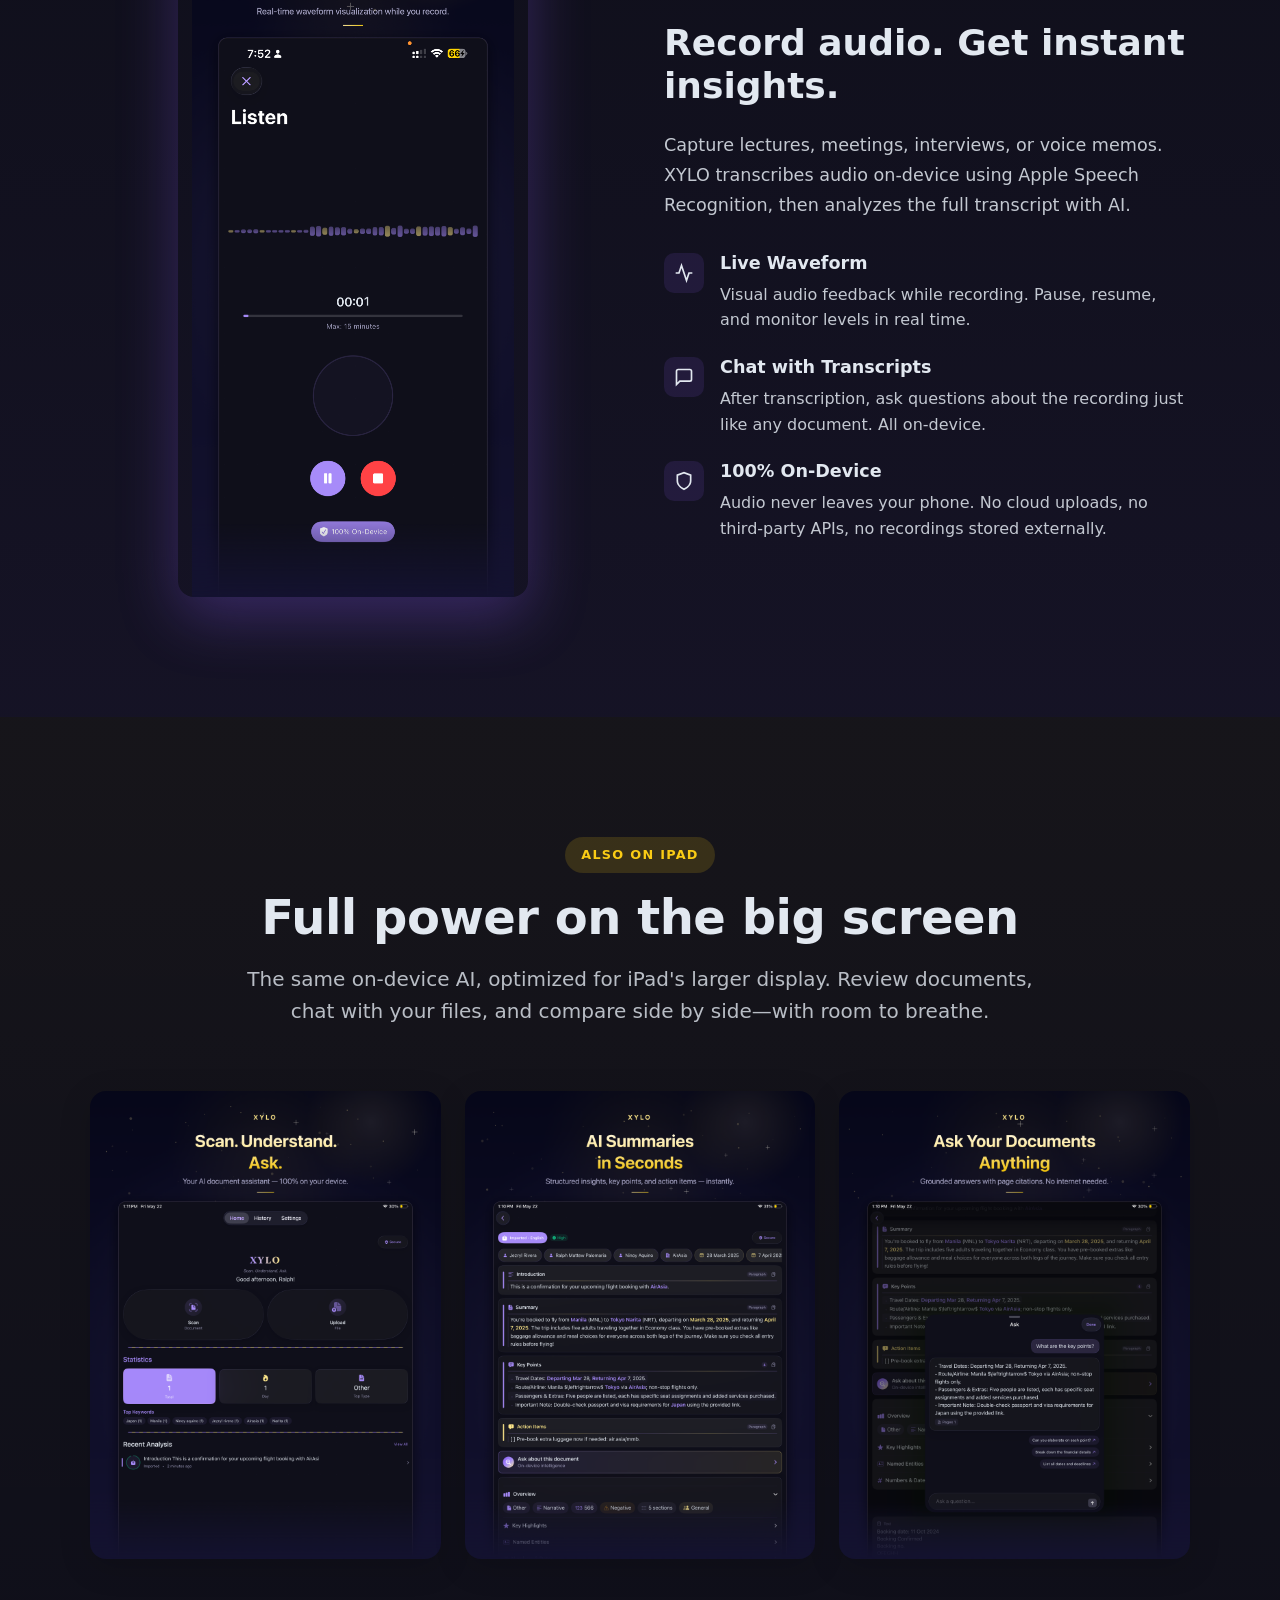
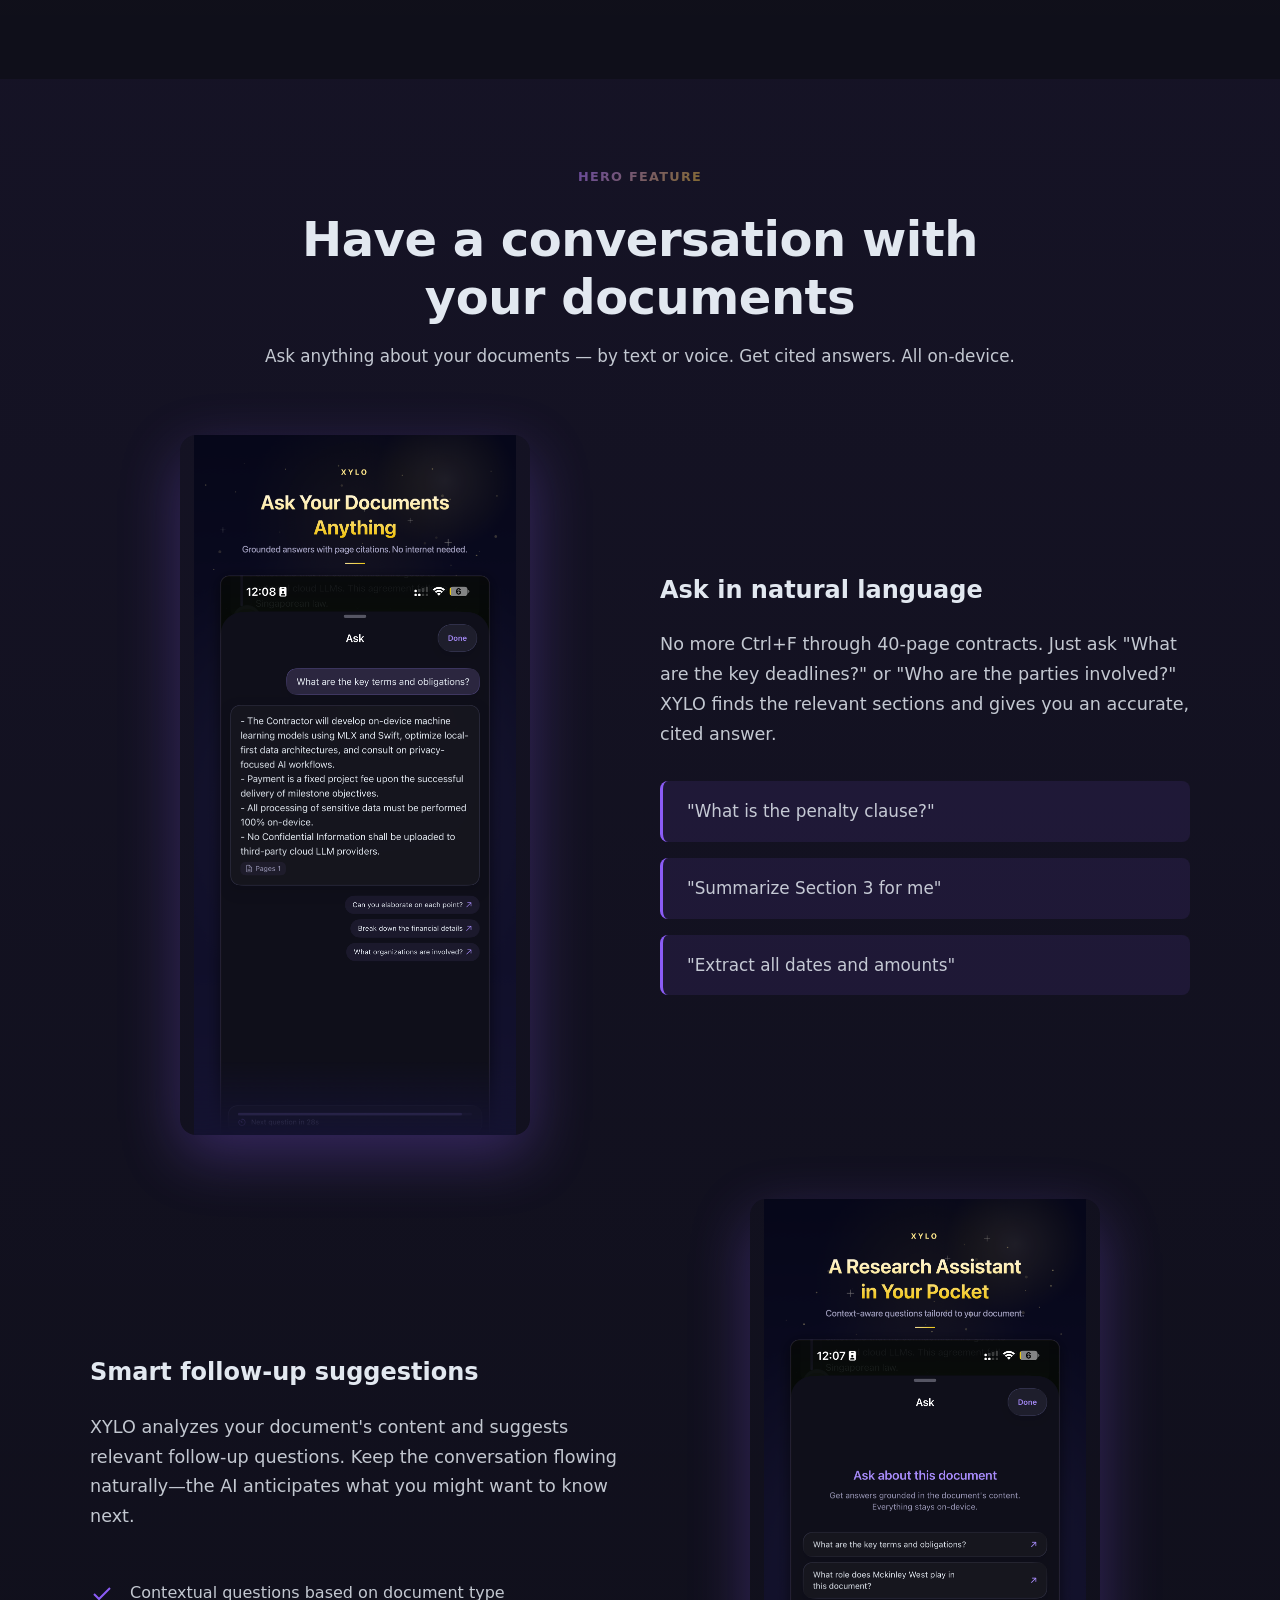
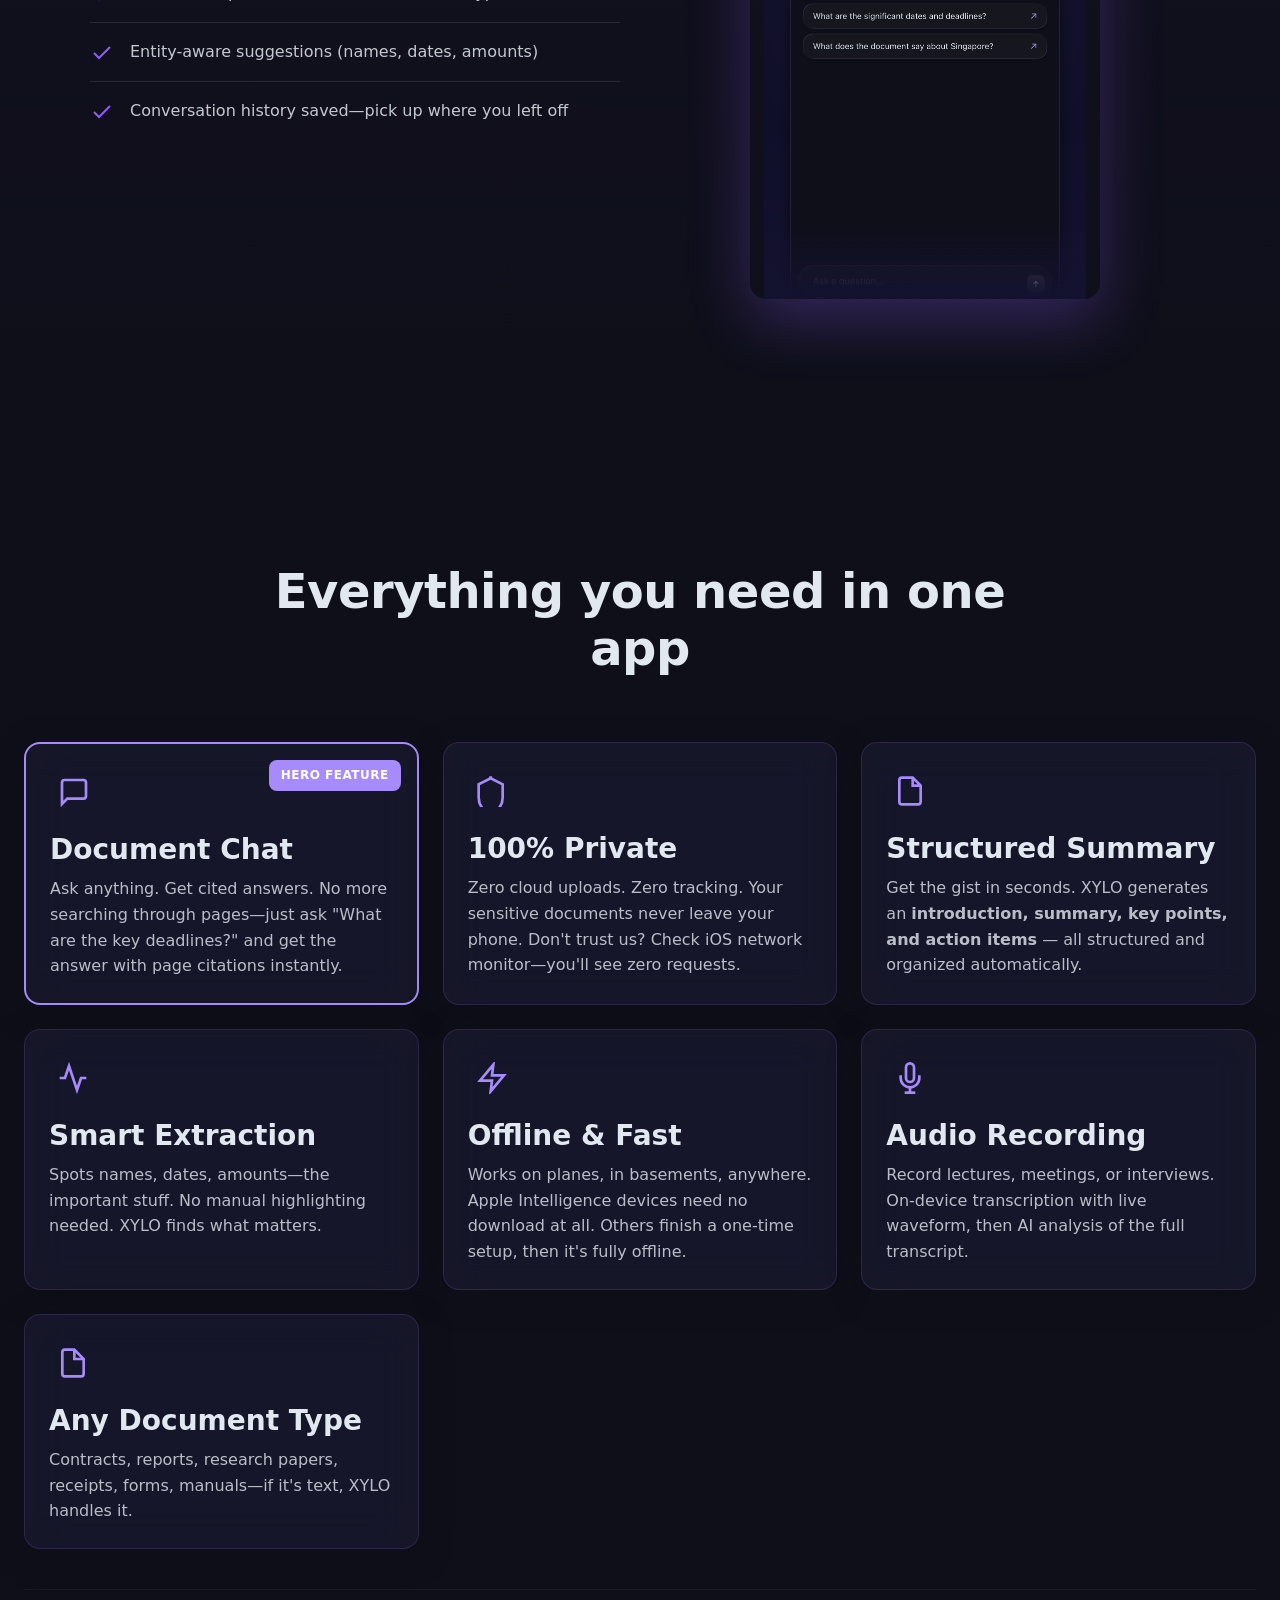
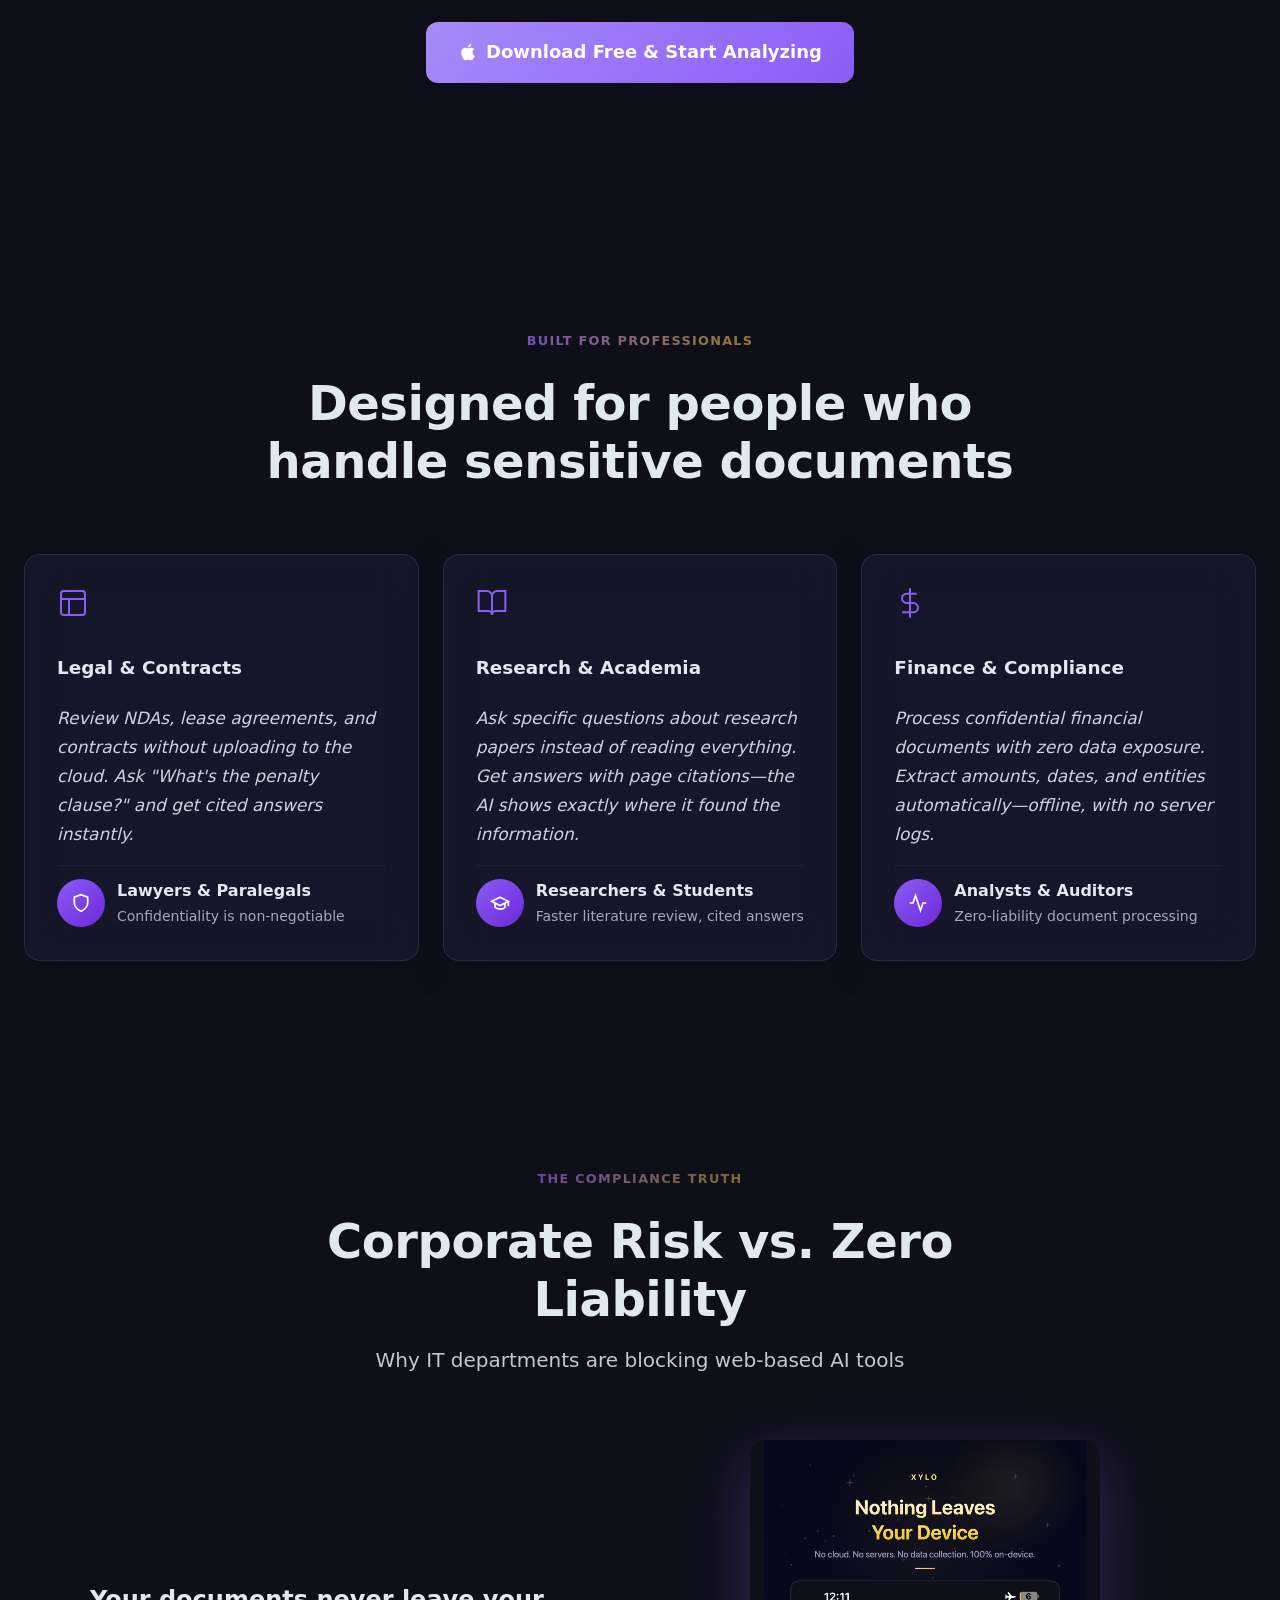
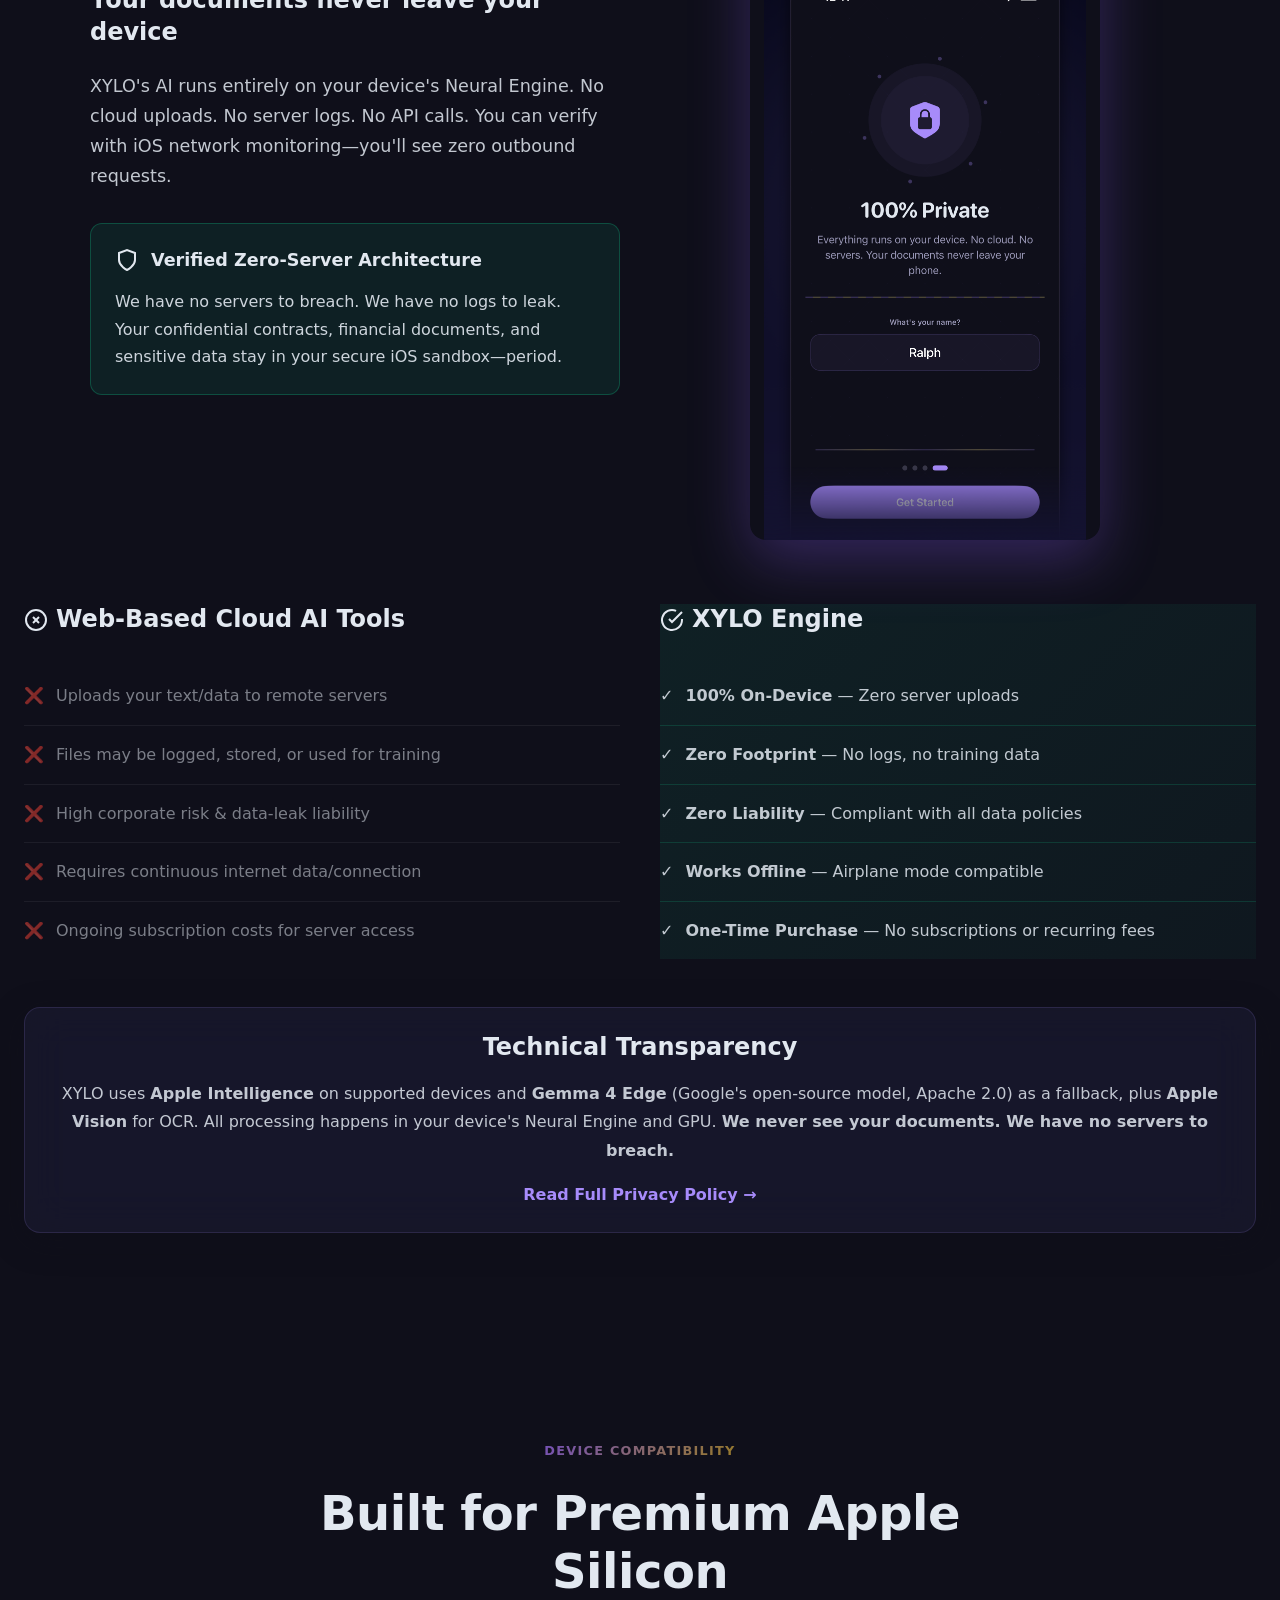
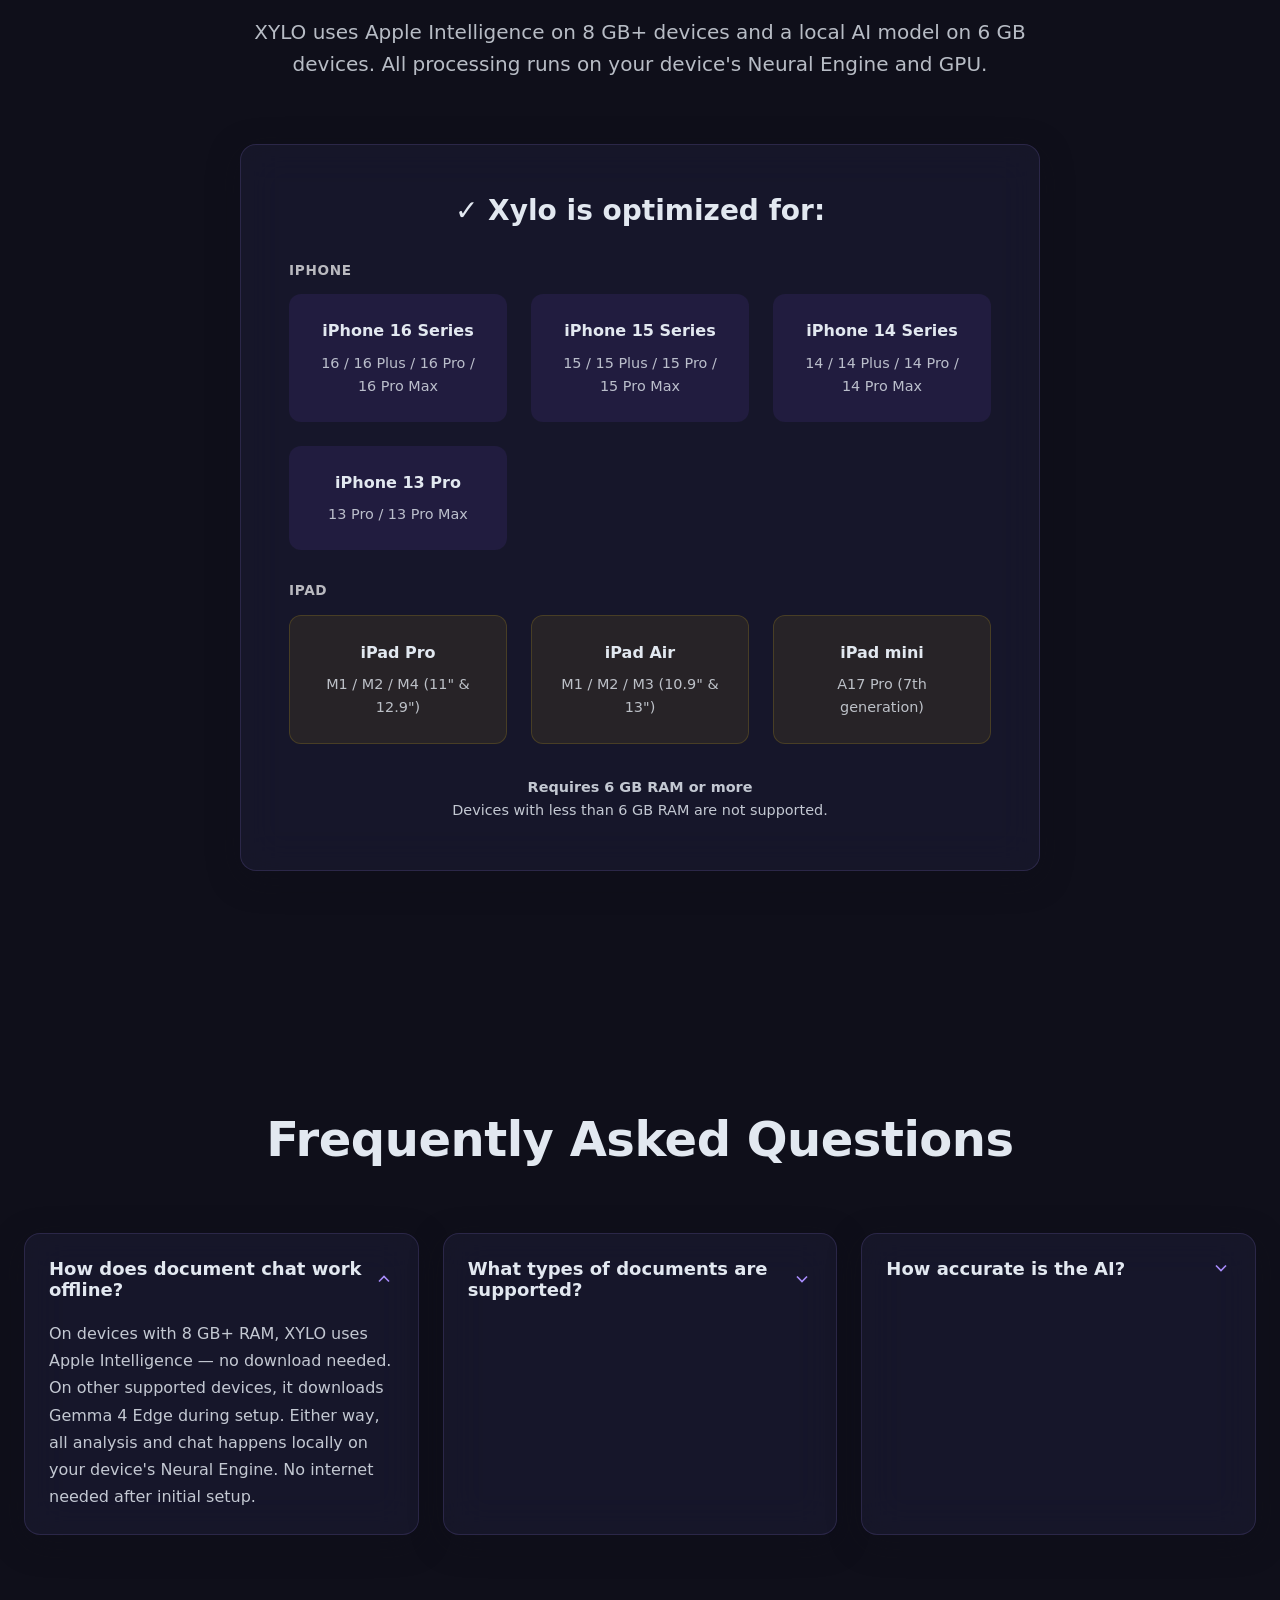
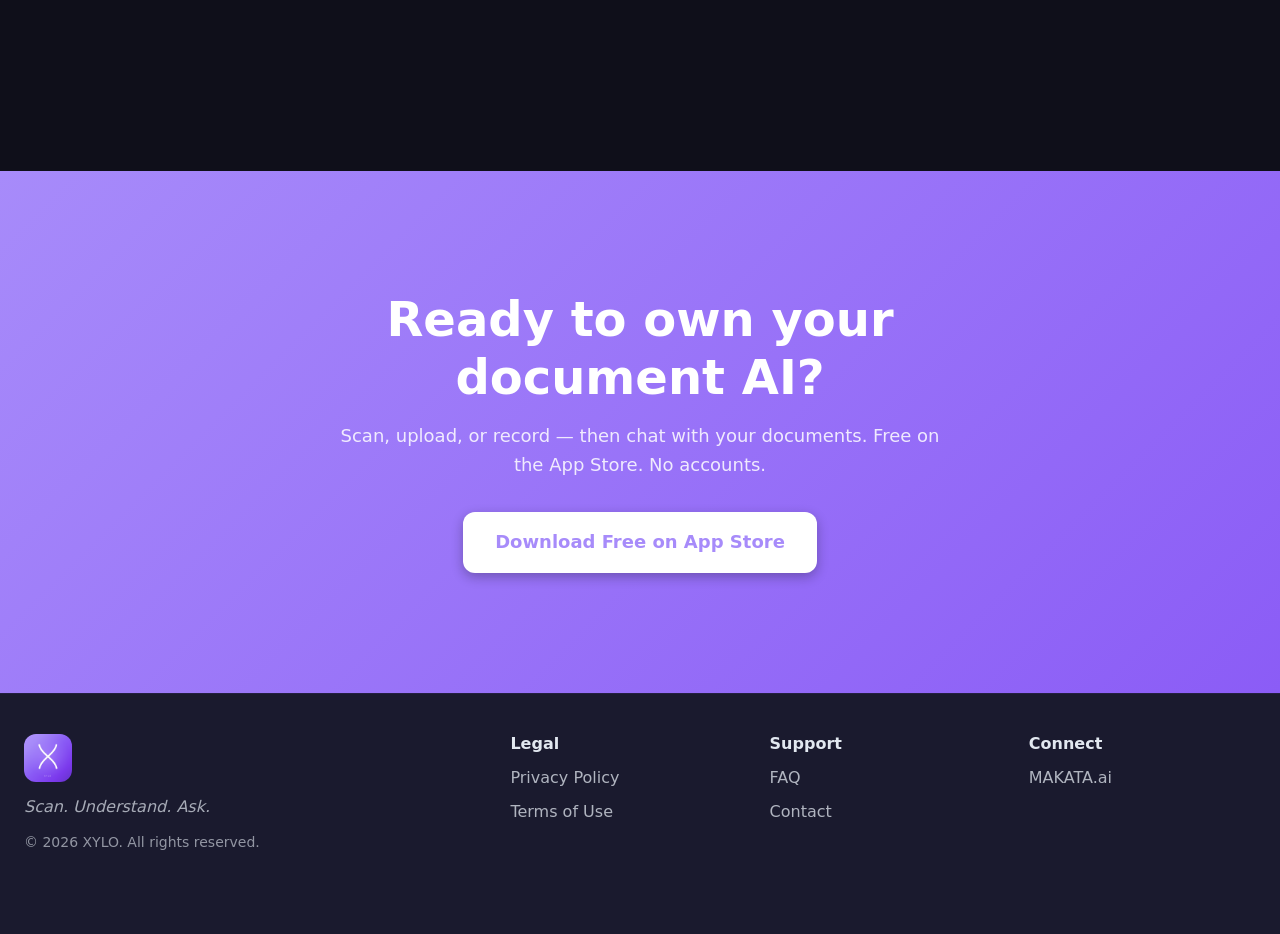
==== commit 51ded24a: "Revert launch week promo: remove banner, claim section, FAQ, and pricing copy Launch week ended June" ====
--- a/index.html
+++ b/index.html
@@ -3,15 +3,15 @@
 <head>
     <meta charset="UTF-8">
     <meta name="viewport" content="width=device-width, initial-scale=1.0">
-    <title>XYLO — AI Document Intelligence | 50% OFF Launch Week</title>
-    <meta name="description" content="Scan documents, record audio, or upload files — then chat with your content by text or voice. AI summaries, cited answers, and smart extraction. 100% on-device for iPhone and iPad. LAUNCH WEEK: Lifetime Access 50% OFF — $4.99 instead of $9.99 until June 8!">
+    <title>XYLO — AI Document Intelligence</title>
+    <meta name="description" content="Scan documents, record audio, or upload files — then chat with your content by text or voice. AI summaries, cited answers, and smart extraction. 100% on-device for iPhone and iPad.">
     <meta name="keywords" content="document AI, document chat, PDF AI, on-device AI, privacy, offline AI, document analysis, RAG">
     <meta name="author" content="MAKATA.ai">
     <link rel="canonical" href="https://xylo.makata.ai/">
 
     <!-- Open Graph -->
-    <meta property="og:title" content="XYLO — Chat with Your Documents | 50% OFF Launch Week">
-    <meta property="og:description" content="AI-powered document intelligence. Scan, understand, and ask questions — all on-device and private. Launch week: Lifetime Access 50% OFF at $4.99!">
+    <meta property="og:title" content="XYLO — Chat with Your Documents">
+    <meta property="og:description" content="AI-powered document intelligence. Scan, understand, and ask questions — all on-device and private.">
     <meta property="og:type" content="website">
     <meta property="og:image" content="https://xylo.makata.ai/assets/img/og-image.jpg">
     <meta property="og:image:width" content="1200">
@@ -22,8 +22,8 @@
 
     <!-- Twitter Card -->
     <meta name="twitter:card" content="summary_large_image">
-    <meta name="twitter:title" content="XYLO — Chat with Your Documents | 50% OFF Launch Week">
-    <meta name="twitter:description" content="AI-powered document intelligence with on-device chat. 100% private. Launch week: Lifetime Access 50% OFF at $4.99!">
+    <meta name="twitter:title" content="XYLO — Chat with Your Documents">
+    <meta name="twitter:description" content="AI-powered document intelligence with on-device chat. 100% private.">
     <meta name="twitter:image" content="https://xylo.makata.ai/assets/img/og-image.jpg">
 
     <!-- Theme & Icons -->
@@ -53,10 +53,9 @@
             },
             {
                 "@type": "Offer",
-                "price": "4.99",
+                "price": "9.99",
                 "priceCurrency": "USD",
-                "description": "Lifetime Access — Launch Week 50% OFF (regular $9.99)",
-                "priceValidUntil": "2026-06-08",
+                "description": "Lifetime Access — unlimited document analysis (one-time purchase)",
                 "availability": "https://schema.org/InStock"
             }
         ],
@@ -69,29 +68,6 @@
 <body>
     <div class="scroll-progress" id="scroll-progress" aria-hidden="true"></div>
     <a href="#features" class="skip-link">Skip to content</a>
-
-    <!-- LAUNCH WEEK PROMO START: Banner -->
-    <div class="launch-banner" id="launch-banner">
-        <div class="launch-banner-inner">
-            <span class="launch-banner-badge">LAUNCH WEEK</span>
-            <span class="launch-banner-text">
-                Lifetime Unlimited Access is <strong>50% OFF</strong> — <s>$9.99</s> <strong>$4.99</strong> until June 8!
-            </span>
-            <div class="launch-countdown" id="launch-countdown">
-                <div class="countdown-unit"><span id="cd-days">0</span><small>days</small></div>
-                <div class="countdown-sep">:</div>
-                <div class="countdown-unit"><span id="cd-hours">00</span><small>hrs</small></div>
-                <div class="countdown-sep">:</div>
-                <div class="countdown-unit"><span id="cd-mins">00</span><small>min</small></div>
-                <div class="countdown-sep">:</div>
-                <div class="countdown-unit"><span id="cd-secs">00</span><small>sec</small></div>
-            </div>
-            <button class="launch-banner-close" onclick="dismissLaunchBanner()" aria-label="Dismiss banner">
-                <svg width="18" height="18" viewBox="0 0 24 24" fill="none" stroke="currentColor" stroke-width="2"><line x1="18" y1="6" x2="6" y2="18"/><line x1="6" y1="6" x2="18" y2="18"/></svg>
-            </button>
-        </div>
-    </div>
-    <!-- LAUNCH WEEK PROMO END: Banner -->
 
     <!-- Navigation -->
     <nav class="site-nav" id="site-nav">
@@ -150,11 +126,6 @@
                         Works in Airplane Mode
                     </div>
                 </div>
-                <!-- LAUNCH WEEK PROMO START: Hero micro-copy -->
-                <p class="launch-hero-microcopy">
-                    Get 3 uploads free. Unlock lifetime access for only <strong>$4.99</strong> this week.
-                </p>
-                <!-- LAUNCH WEEK PROMO END: Hero micro-copy -->
                 <div class="hero-stats">
                     <div class="stat-item">
                         <div class="stat-number">Free</div>
@@ -840,63 +811,6 @@
         </div>
     </section>
 
-<!-- LAUNCH WEEK PROMO START: Claim Discount Section -->
-    <section class="launch-claim section" id="launch-discount">
-        <div class="section-inner">
-            <div class="section-header">
-                <span class="section-badge" style="background: linear-gradient(135deg, var(--xylo-accent), #F59E0B); color: #1a1a2e; -webkit-text-fill-color: #1a1a2e;">Launch Week Special</span>
-                <h2 class="section-title">How to Claim Your 50% Launch Discount</h2>
-                <p class="section-subtitle">The app's paywall shows $9.99, but Apple's checkout confirms the real launch price: <strong>$4.99</strong>. Here's exactly how it works.</p>
-            </div>
-            <div class="launch-claim-steps">
-                <div class="launch-claim-step glass-card">
-                    <div class="launch-claim-number">1</div>
-                    <div class="launch-claim-icon">
-                        <svg width="48" height="48" viewBox="0 0 24 24" fill="none" stroke="currentColor" stroke-width="2">
-                            <path d="M21 15v4a2 2 0 01-2 2H5a2 2 0 01-2-2v-4"/>
-                            <polyline points="7 10 12 15 17 10"/>
-                            <line x1="12" y1="15" x2="12" y2="3"/>
-                        </svg>
-                    </div>
-                    <h3>Download XYLO Free</h3>
-                    <p>Install from the App Store. Try 3 full analyses free — no payment needed.</p>
-                </div>
-                <div class="launch-claim-step glass-card">
-                    <div class="launch-claim-number">2</div>
-                    <div class="launch-claim-icon">
-                        <svg width="48" height="48" viewBox="0 0 24 24" fill="none" stroke="currentColor" stroke-width="2">
-                            <rect x="3" y="11" width="18" height="11" rx="2" ry="2"/>
-                            <path d="M7 11V7a5 5 0 0 1 9.9-1"/>
-                        </svg>
-                    </div>
-                    <h3>Tap "Unlock Lifetime Access"</h3>
-                    <p>The paywall screen shows <s>$9.99</s> — this is a display lag. The real price is lower.</p>
-                </div>
-                <div class="launch-claim-step glass-card">
-                    <div class="launch-claim-number">3</div>
-                    <div class="launch-claim-icon">
-                        <svg width="48" height="48" viewBox="0 0 24 24" fill="none" stroke="currentColor" stroke-width="2">
-                            <path d="M22 11.08V12a10 10 0 11-5.93-9.14"/>
-                            <polyline points="22 4 12 14.01 9 11.01"/>
-                        </svg>
-                    </div>
-                    <h3>Apple Confirms $4.99</h3>
-                    <p>Apple's official checkout shows the correct launch price: <strong>$4.99</strong>. That's what you pay.</p>
-                </div>
-            </div>
-            <div class="launch-claim-note glass-card">
-                <div class="launch-claim-note-icon">
-                    <svg width="24" height="24" viewBox="0 0 24 24" fill="none" stroke="currentColor" stroke-width="2"><circle cx="12" cy="12" r="10"/><line x1="12" y1="16" x2="12" y2="12"/><line x1="12" y1="8" x2="12.01" y2="8"/></svg>
-                </div>
-                <div>
-                    <strong>Why the price mismatch?</strong>
-                    <p>We prioritized app stability over a rushed code deployment. The app's paywall text is hard-coded at $9.99. Apple's StoreKit dynamically applies the promotional $4.99 price. The price you see at Apple's confirmation dialog is always the price you pay. This offer ends June 8, 2026.</p>
-                </div>
-            </div>
-        </div>
-    </section>
-    <!-- LAUNCH WEEK PROMO END: Claim Discount Section -->
-
 <!-- Built For Professionals -->
     <section class="testimonials section">
         <div class="section-inner">
@@ -1124,19 +1038,6 @@
                 <h2 class="section-title">Frequently Asked Questions</h2>
             </div>
             <div class="faq-grid">
-                <!-- LAUNCH WEEK PROMO START: FAQ -->
-                <div class="faq-item glass-card faq-accordion launch-faq-highlight">
-                    <button class="faq-question" onclick="toggleFAQ(this)">
-                        <span>Why does the app show $9.99 but Apple charges $4.99?</span>
-                        <svg class="faq-icon" width="20" height="20" viewBox="0 0 24 24" fill="none" stroke="currentColor" stroke-width="2">
-                            <polyline points="6 9 12 15 18 9"/>
-                        </svg>
-                    </button>
-                    <div class="faq-answer">
-                        <p>During launch week (until June 8, 2026), Lifetime Access is 50% off at $4.99. The app's paywall text is hard-coded and still displays the regular $9.99 price. However, when you proceed to purchase, Apple's StoreKit checkout dialog shows the correct $4.99 price — that's the amount you'll be charged. The Apple checkout price is always authoritative.</p>
-                    </div>
-                </div>
-                <!-- LAUNCH WEEK PROMO END: FAQ -->
                 <div class="faq-item glass-card faq-accordion">
                     <button class="faq-question" onclick="toggleFAQ(this)">
                         <span>How does document chat work offline?</span>
--- a/assets/css/main.css
+++ b/assets/css/main.css
@@ -2303,316 +2303,6 @@
   }
 }
 
-/* ===============================================
-   LAUNCH WEEK PROMO (remove after June 8, 2026)
-   =============================================== */
-
-.launch-banner {
-  position: sticky;
-  top: 0;
-  z-index: 1001;
-  background: linear-gradient(135deg, var(--xylo-primary), var(--xylo-primary-dark), var(--xylo-primary));
-  color: white;
-  padding: 10px 0;
-  text-align: center;
-  box-shadow: 0 2px 12px rgba(139, 92, 246, 0.3);
-}
-
-.launch-banner.dismissed {
-  display: none;
-}
-
-.launch-banner-inner {
-  display: flex;
-  align-items: center;
-  justify-content: center;
-  gap: 1.25rem;
-  flex-wrap: wrap;
-  max-width: 1280px;
-  margin: 0 auto;
-  padding: 0 var(--spacing-xl);
-}
-
-.launch-banner-badge {
-  display: inline-block;
-  padding: 3px 10px;
-  background: rgba(250, 204, 21, 0.25);
-  border: 1px solid rgba(250, 204, 21, 0.4);
-  border-radius: var(--radius-full);
-  font-size: 0.7rem;
-  font-weight: 700;
-  letter-spacing: 0.1em;
-  text-transform: uppercase;
-  color: var(--xylo-accent);
-  flex-shrink: 0;
-}
-
-.launch-banner-text {
-  font-size: 0.9rem;
-  line-height: 1.4;
-}
-
-.launch-banner-text s {
-  opacity: 0.65;
-  color: white;
-}
-
-.launch-countdown {
-  display: flex;
-  gap: 0.35rem;
-  align-items: center;
-  flex-shrink: 0;
-}
-
-.countdown-unit {
-  display: flex;
-  flex-direction: column;
-  align-items: center;
-  min-width: 36px;
-  background: rgba(255, 255, 255, 0.12);
-  border-radius: var(--radius-sm);
-  padding: 4px 6px 2px;
-}
-
-.countdown-unit span {
-  font-size: 1.1rem;
-  font-weight: 700;
-  font-variant-numeric: tabular-nums;
-  line-height: 1.2;
-}
-
-.countdown-unit small {
-  font-size: 0.55rem;
-  text-transform: uppercase;
-  opacity: 0.75;
-  letter-spacing: 0.05em;
-}
-
-.countdown-sep {
-  font-size: 1rem;
-  font-weight: 700;
-  opacity: 0.5;
-  line-height: 1;
-  margin-bottom: 8px;
-}
-
-.launch-banner-close {
-  background: none;
-  border: none;
-  color: white;
-  cursor: pointer;
-  padding: 4px;
-  opacity: 0.7;
-  transition: opacity var(--transition-fast);
-  flex-shrink: 0;
-  line-height: 0;
-}
-
-.launch-banner-close:hover {
-  opacity: 1;
-}
-
-/* Hero micro-copy */
-.launch-hero-microcopy {
-  font-size: 0.95rem;
-  color: var(--xylo-accent);
-  margin-top: var(--spacing-lg);
-  font-weight: 500;
-  line-height: 1.6;
-}
-
-.launch-hero-microcopy strong {
-  font-weight: 700;
-}
-
-/* Claim discount section */
-.launch-claim-steps {
-  display: grid;
-  grid-template-columns: repeat(3, 1fr);
-  gap: var(--spacing-xl);
-  margin-bottom: var(--spacing-xxl);
-}
-
-.launch-claim-step {
-  text-align: center;
-  padding: 3rem var(--spacing-xl) var(--spacing-xl);
-  position: relative;
-  overflow: visible;
-}
-
-.launch-claim-step:hover {
-  transform: none;
-}
-
-.launch-claim-number {
-  position: absolute;
-  top: -18px;
-  left: 50%;
-  transform: translateX(-50%);
-  width: 44px;
-  height: 44px;
-  display: flex;
-  align-items: center;
-  justify-content: center;
-  background: linear-gradient(135deg, var(--xylo-accent), var(--xylo-primary));
-  color: white;
-  border-radius: 50%;
-  font-weight: 700;
-  font-size: 1.25rem;
-  z-index: 1;
-  box-shadow: 0 4px 16px rgba(250, 204, 21, 0.3);
-}
-
-.launch-claim-icon {
-  width: 56px;
-  height: 56px;
-  margin: 0 auto var(--spacing-md);
-  display: flex;
-  align-items: center;
-  justify-content: center;
-  color: var(--xylo-accent);
-}
-
-.launch-claim-step h3 {
-  margin-bottom: var(--spacing-sm);
-  font-weight: 600;
-  font-size: 1.1rem;
-}
-
-.launch-claim-step p {
-  opacity: 0.85;
-  line-height: 1.6;
-  font-size: 0.95rem;
-}
-
-.launch-claim-step s {
-  opacity: 0.6;
-}
-
-.launch-claim-note {
-  display: flex;
-  gap: var(--spacing-lg);
-  align-items: flex-start;
-  padding: var(--spacing-xl);
-  border: 1px solid rgba(250, 204, 21, 0.25);
-  background: rgba(250, 204, 21, 0.04);
-}
-
-.launch-claim-note:hover {
-  transform: none;
-}
-
-.launch-claim-note-icon {
-  flex-shrink: 0;
-  color: var(--xylo-accent);
-  margin-top: 2px;
-}
-
-.launch-claim-note strong {
-  display: block;
-  margin-bottom: var(--spacing-sm);
-}
-
-.launch-claim-note p {
-  margin: 0;
-  opacity: 0.85;
-  line-height: 1.7;
-  font-size: 0.95rem;
-}
-
-/* Launch FAQ highlight */
-.launch-faq-highlight {
-  border: 2px solid var(--xylo-accent) !important;
-}
-
-/* Responsive: tablet */
-@media (max-width: 968px) {
-  .launch-claim-steps {
-    grid-template-columns: 1fr;
-    max-width: 480px;
-    margin-left: auto;
-    margin-right: auto;
-  }
-
-  .launch-banner-inner {
-    gap: 0.75rem;
-    padding: 0 var(--spacing-md);
-  }
-
-  .launch-claim-note {
-    flex-direction: column;
-  }
-}
-
-/* Responsive: mobile */
-@media (max-width: 768px) {
-  .launch-banner-text {
-    font-size: 0.8rem;
-  }
-
-  .countdown-unit {
-    min-width: 30px;
-    padding: 3px 4px 1px;
-  }
-
-  .countdown-unit span {
-    font-size: 0.95rem;
-  }
-
-  .countdown-unit small {
-    font-size: 0.5rem;
-  }
-
-  .launch-hero-microcopy {
-    font-size: 0.85rem;
-  }
-}
-
-/* Responsive: small phone */
-@media (max-width: 640px) {
-  .launch-countdown {
-    gap: 0.25rem;
-  }
-
-  .countdown-unit {
-    min-width: 26px;
-  }
-
-  .launch-banner-badge {
-    display: none;
-  }
-}
-
-/* Light mode overrides */
-@media (prefers-color-scheme: light) {
-  .launch-banner {
-    background: linear-gradient(135deg, var(--xylo-primary-dark), var(--xylo-primary)) !important;
-    box-shadow: 0 2px 12px rgba(139, 92, 246, 0.2) !important;
-  }
-
-  .launch-hero-microcopy {
-    color: var(--xylo-primary) !important;
-  }
-
-  .launch-claim-note {
-    background: rgba(139, 92, 246, 0.04) !important;
-    border-color: rgba(139, 92, 246, 0.15) !important;
-  }
-
-  .launch-claim-icon {
-    color: var(--xylo-primary) !important;
-  }
-
-  .launch-claim-number {
-    box-shadow: 0 4px 16px rgba(139, 92, 246, 0.25) !important;
-  }
-
-  .launch-faq-highlight {
-    border-color: var(--xylo-primary) !important;
-  }
-}
-
-/* === END LAUNCH WEEK PROMO === */
 
 /* ============================================
    Floating Download CTA Bar
@@ -2623,13 +2313,17 @@
   bottom: 0;
   left: 0;
   right: 0;
-  z-index: 999;
+  z-index: 9998;
+  -webkit-transform: translateY(100%);
   transform: translateY(100%);
+  -webkit-transition: transform 0.35s cubic-bezier(0.4, 0, 0.2, 1);
   transition: transform 0.35s cubic-bezier(0.4, 0, 0.2, 1);
   pointer-events: none;
+  will-change: transform;
 }
 
 .floating-cta.visible {
+  -webkit-transform: translateY(0);
   transform: translateY(0);
   pointer-events: auto;
 }
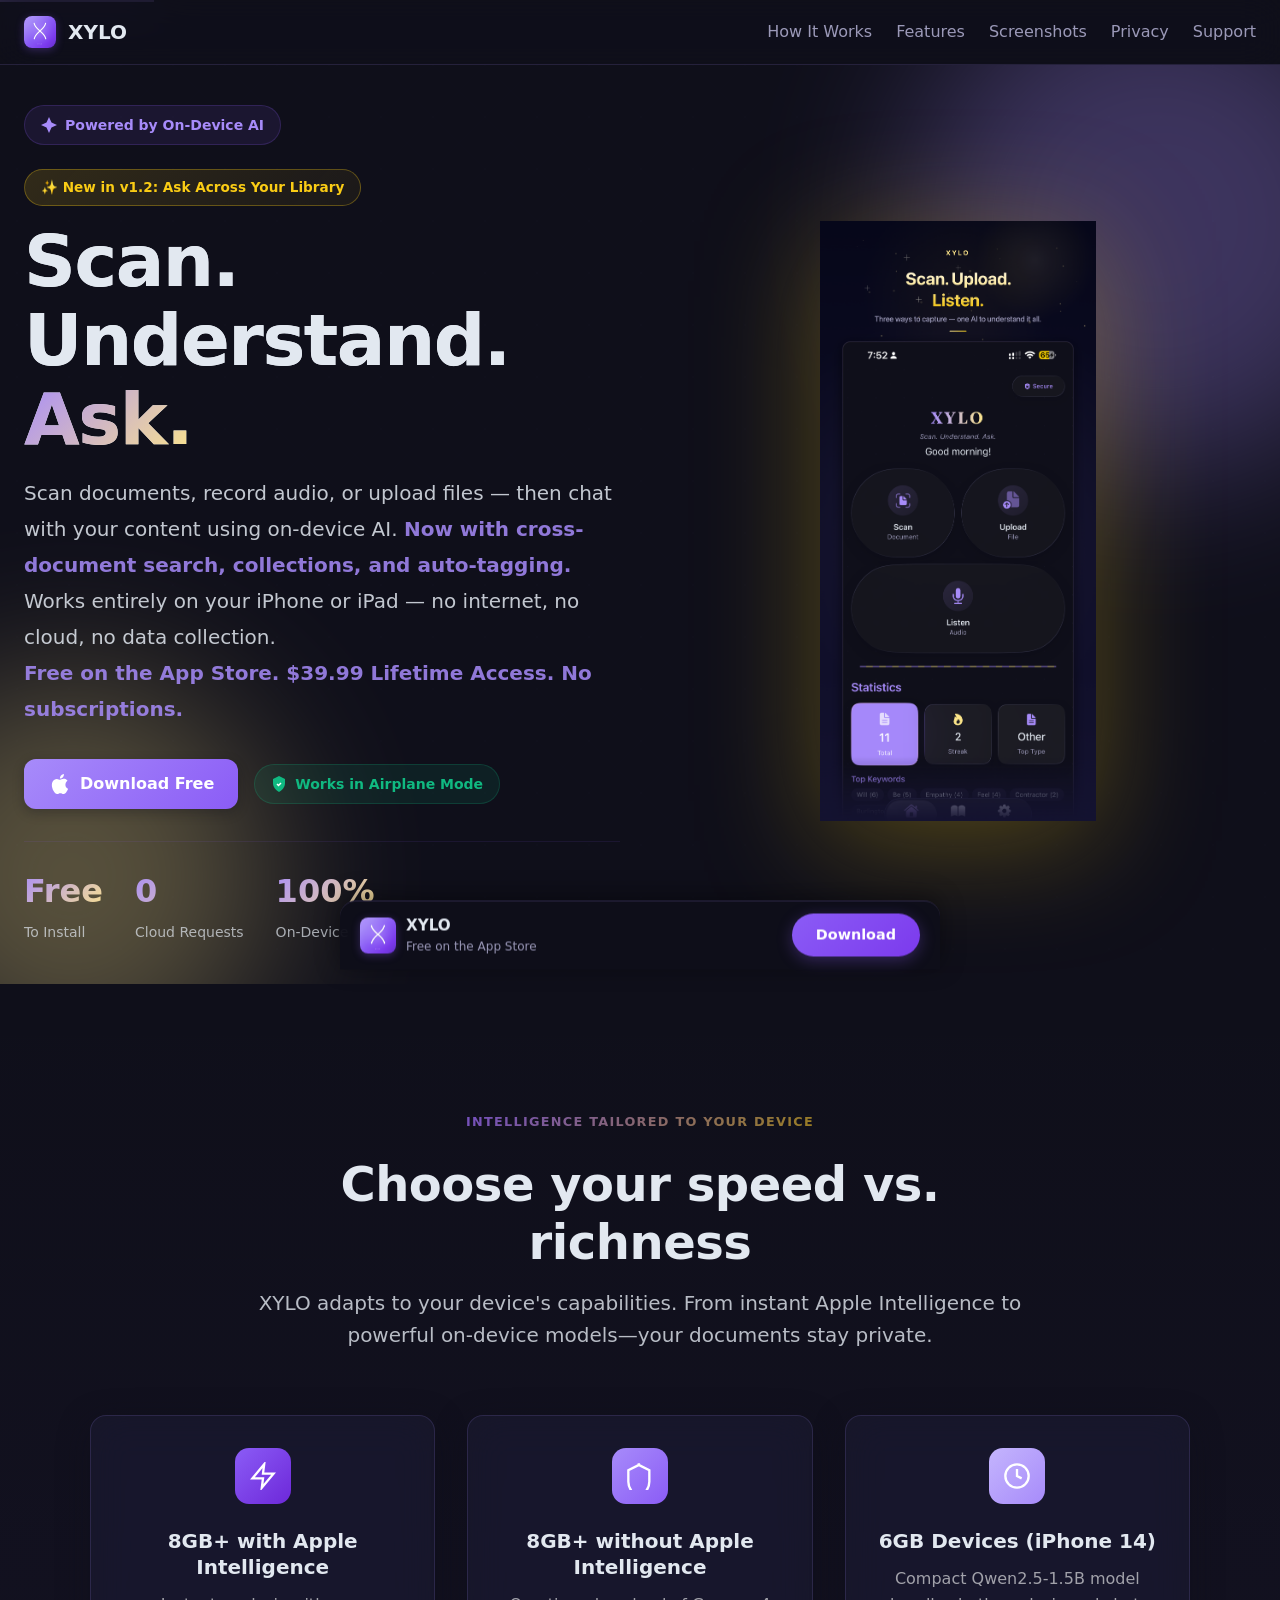
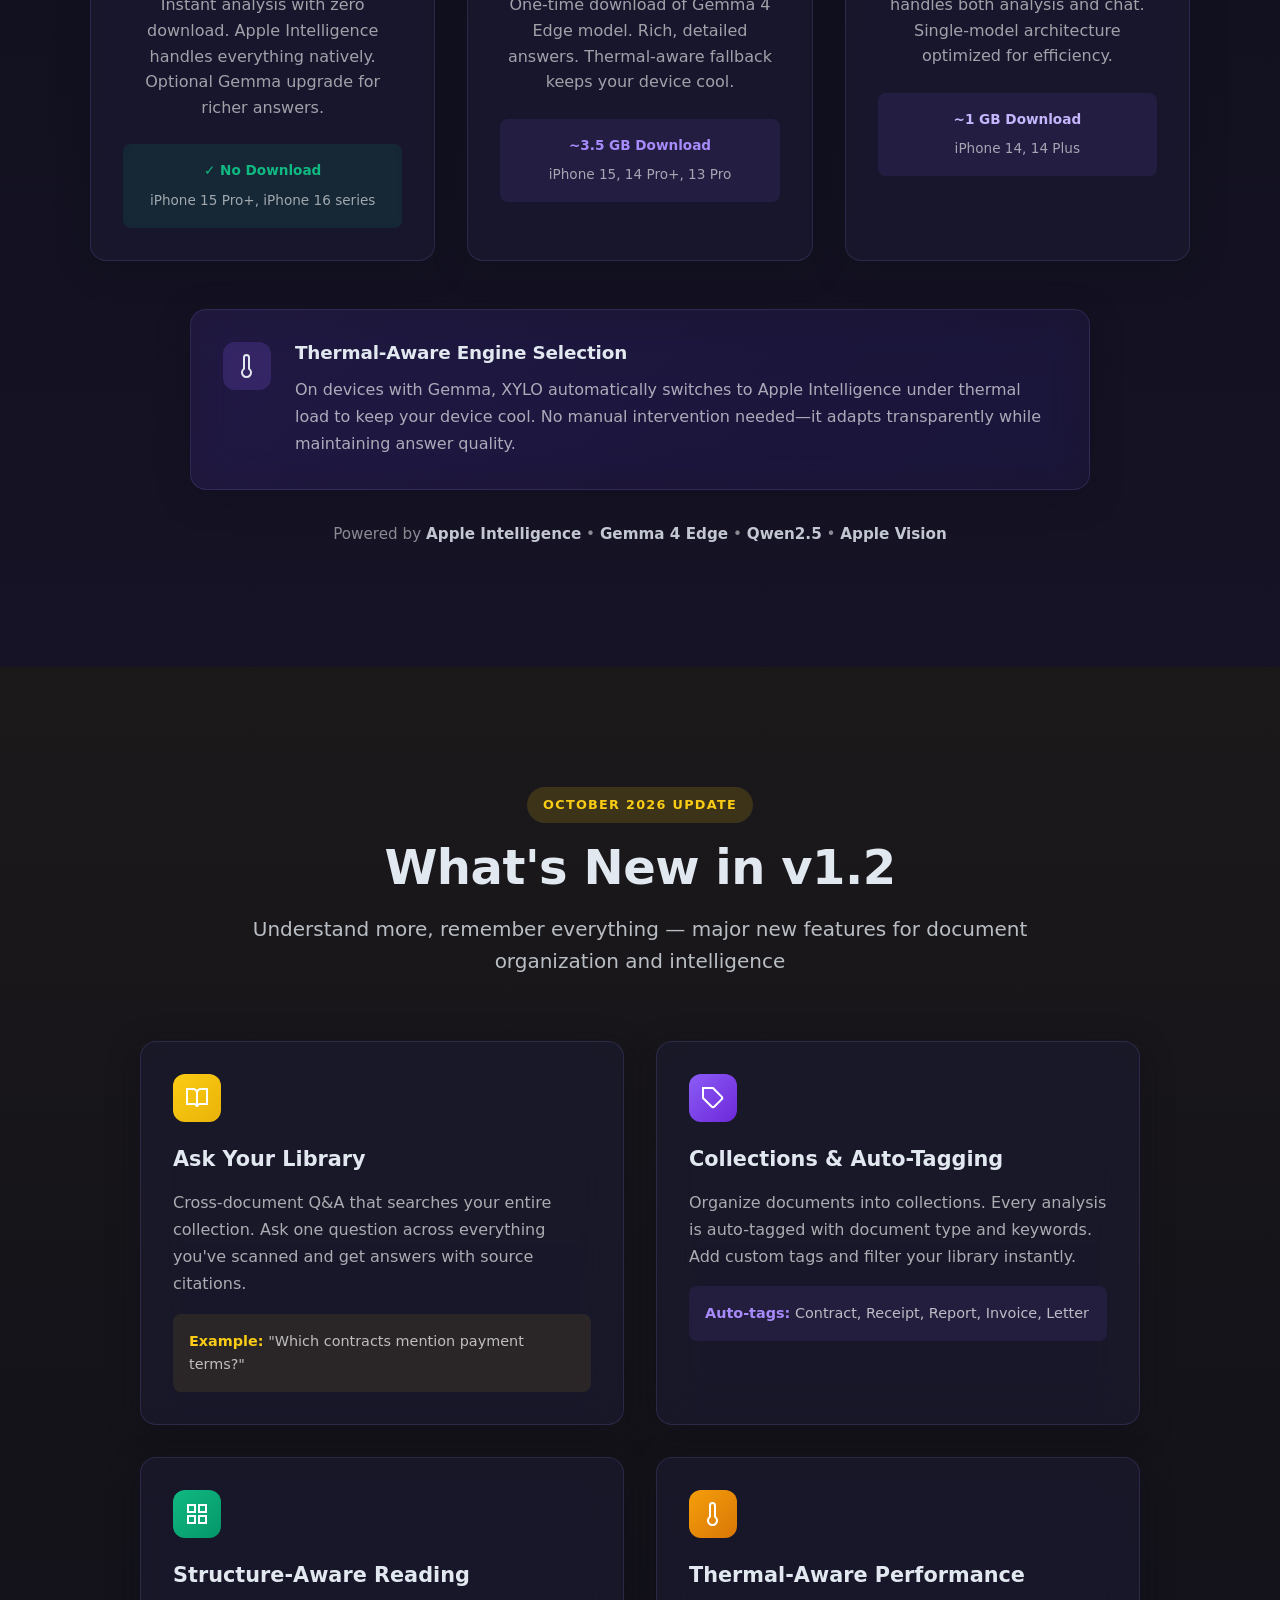
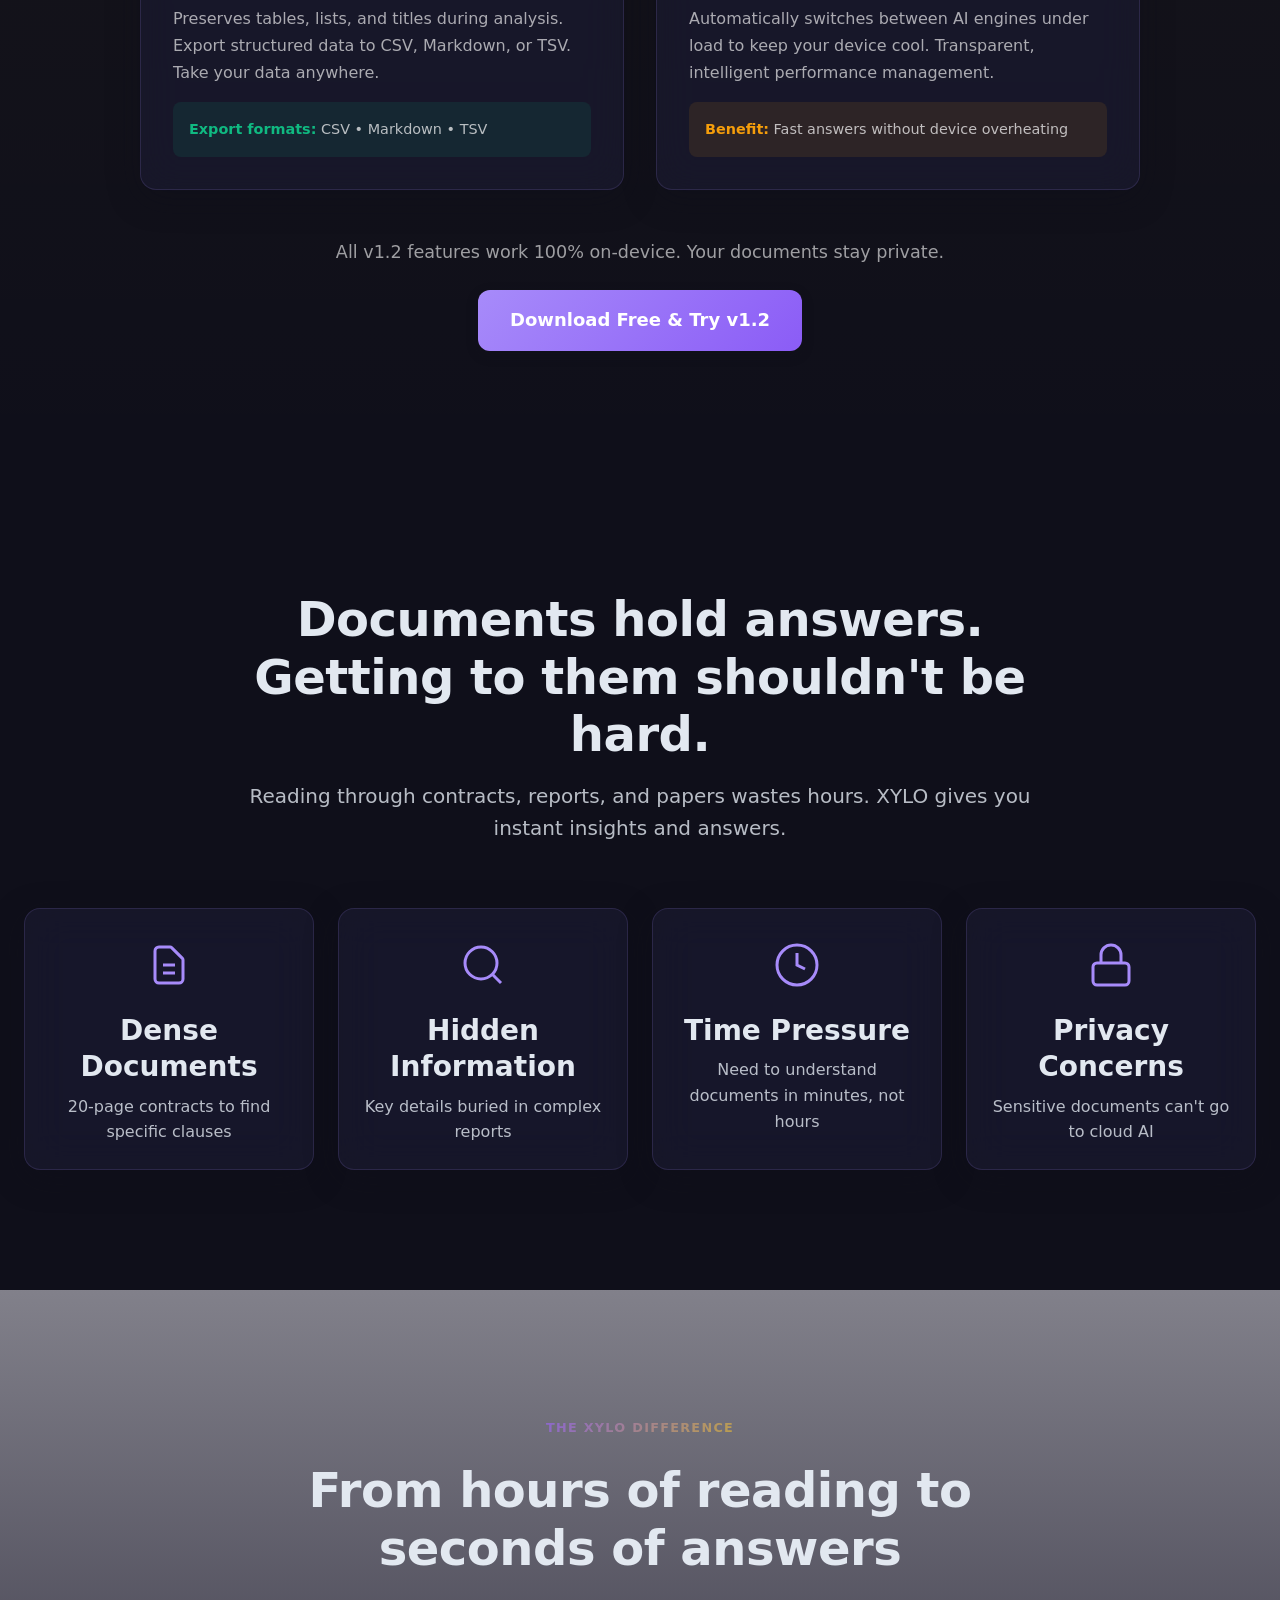
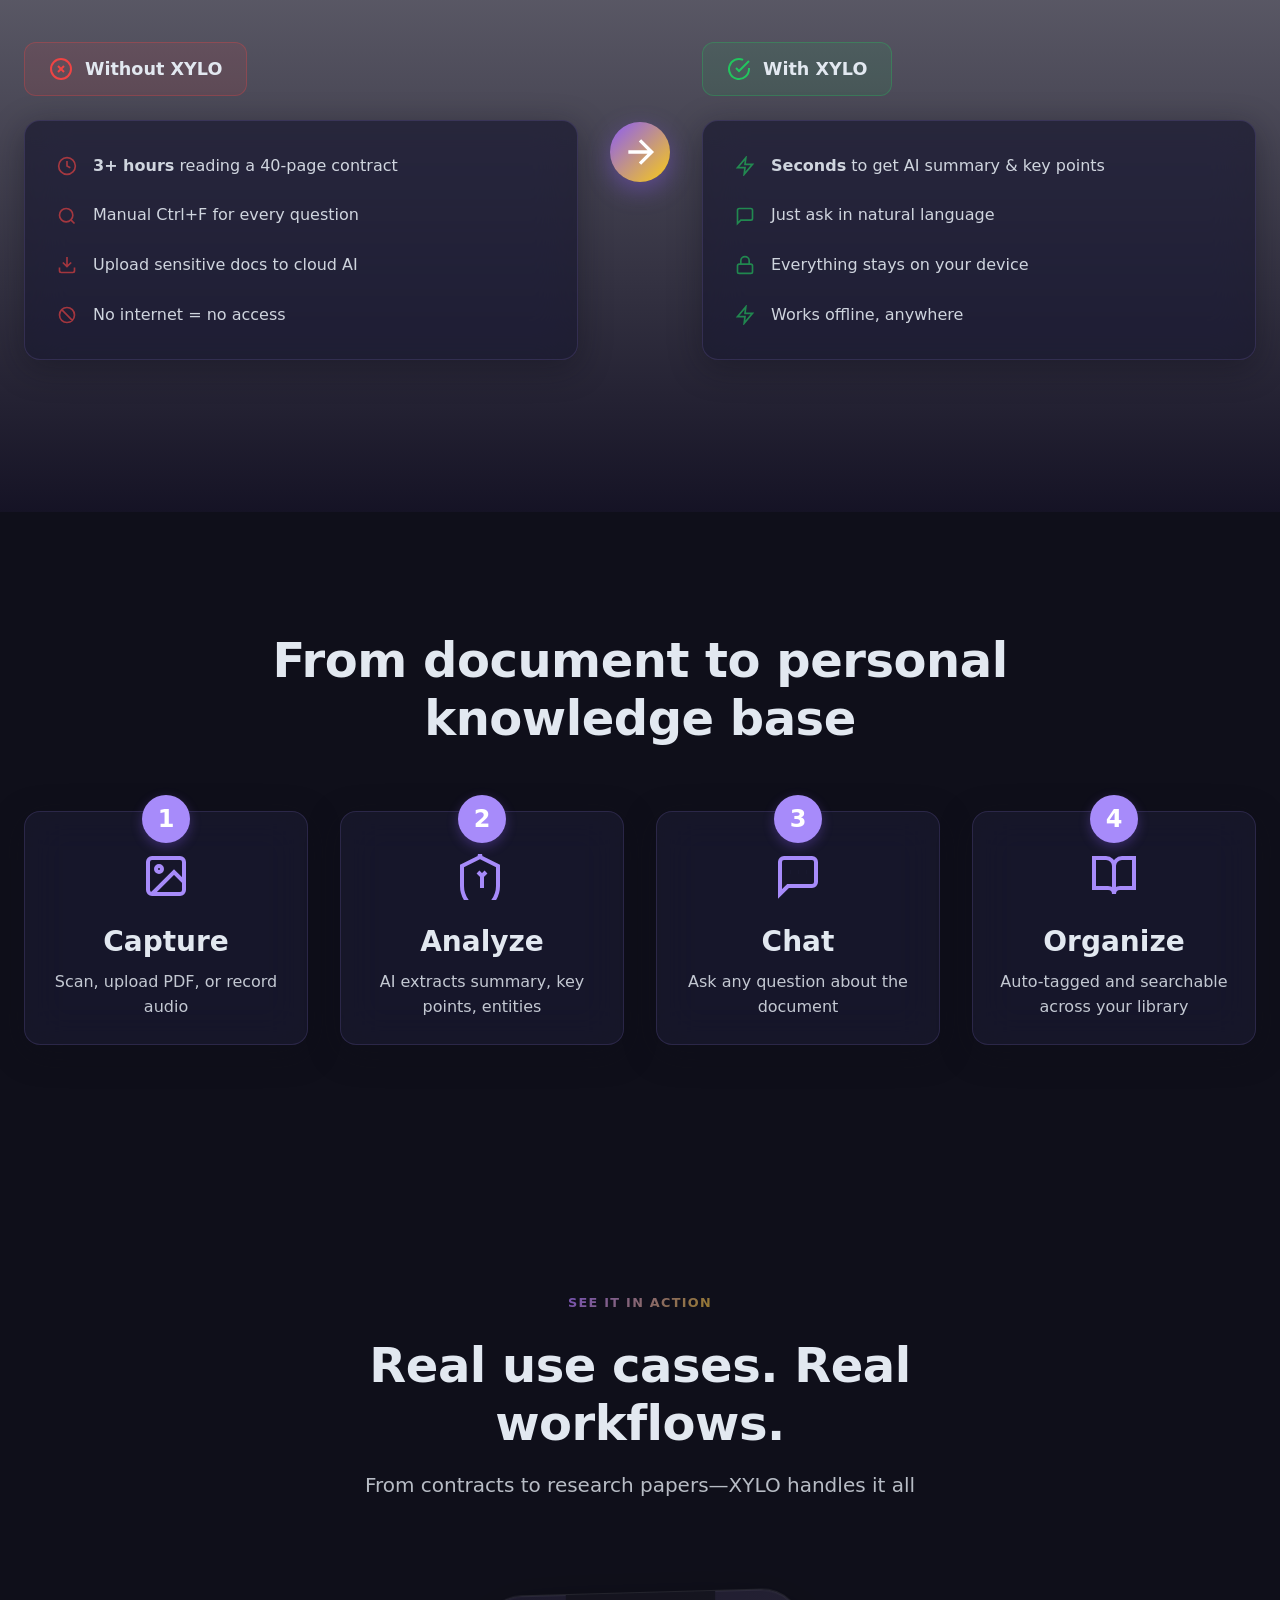
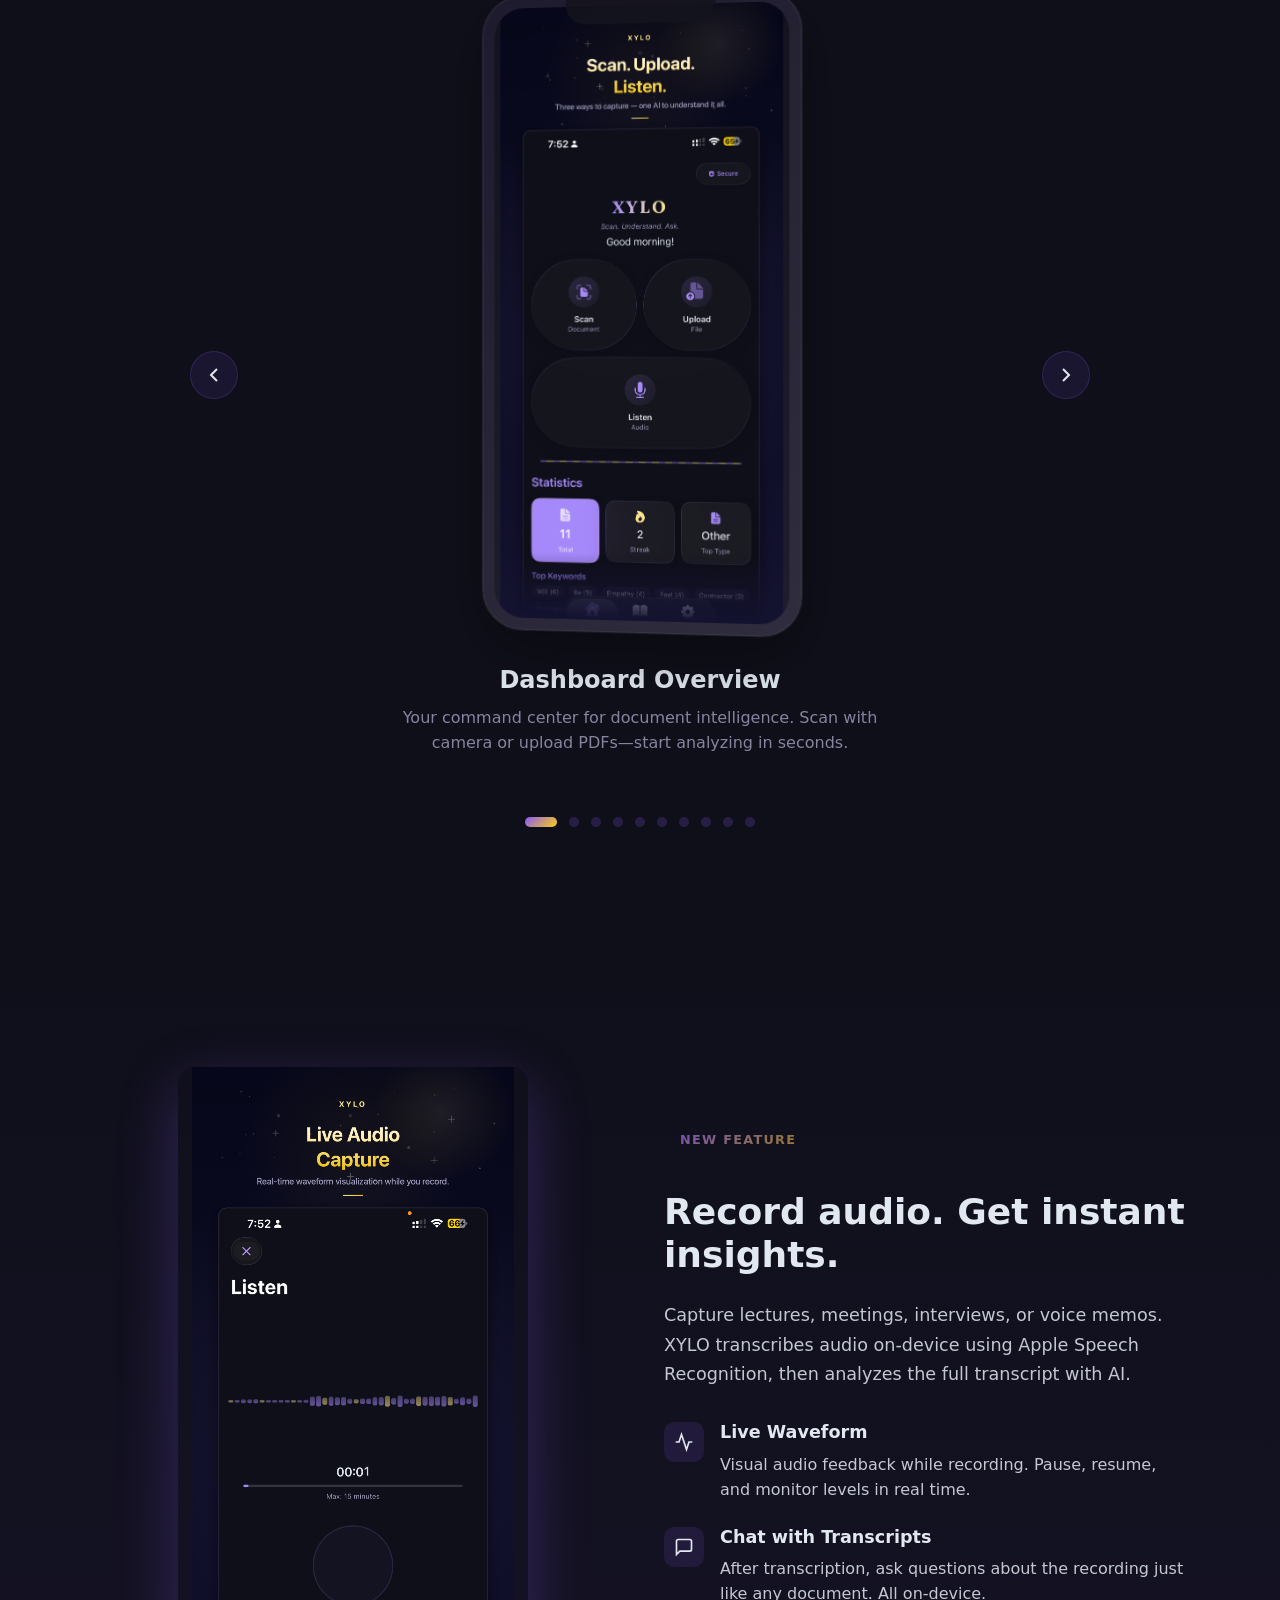
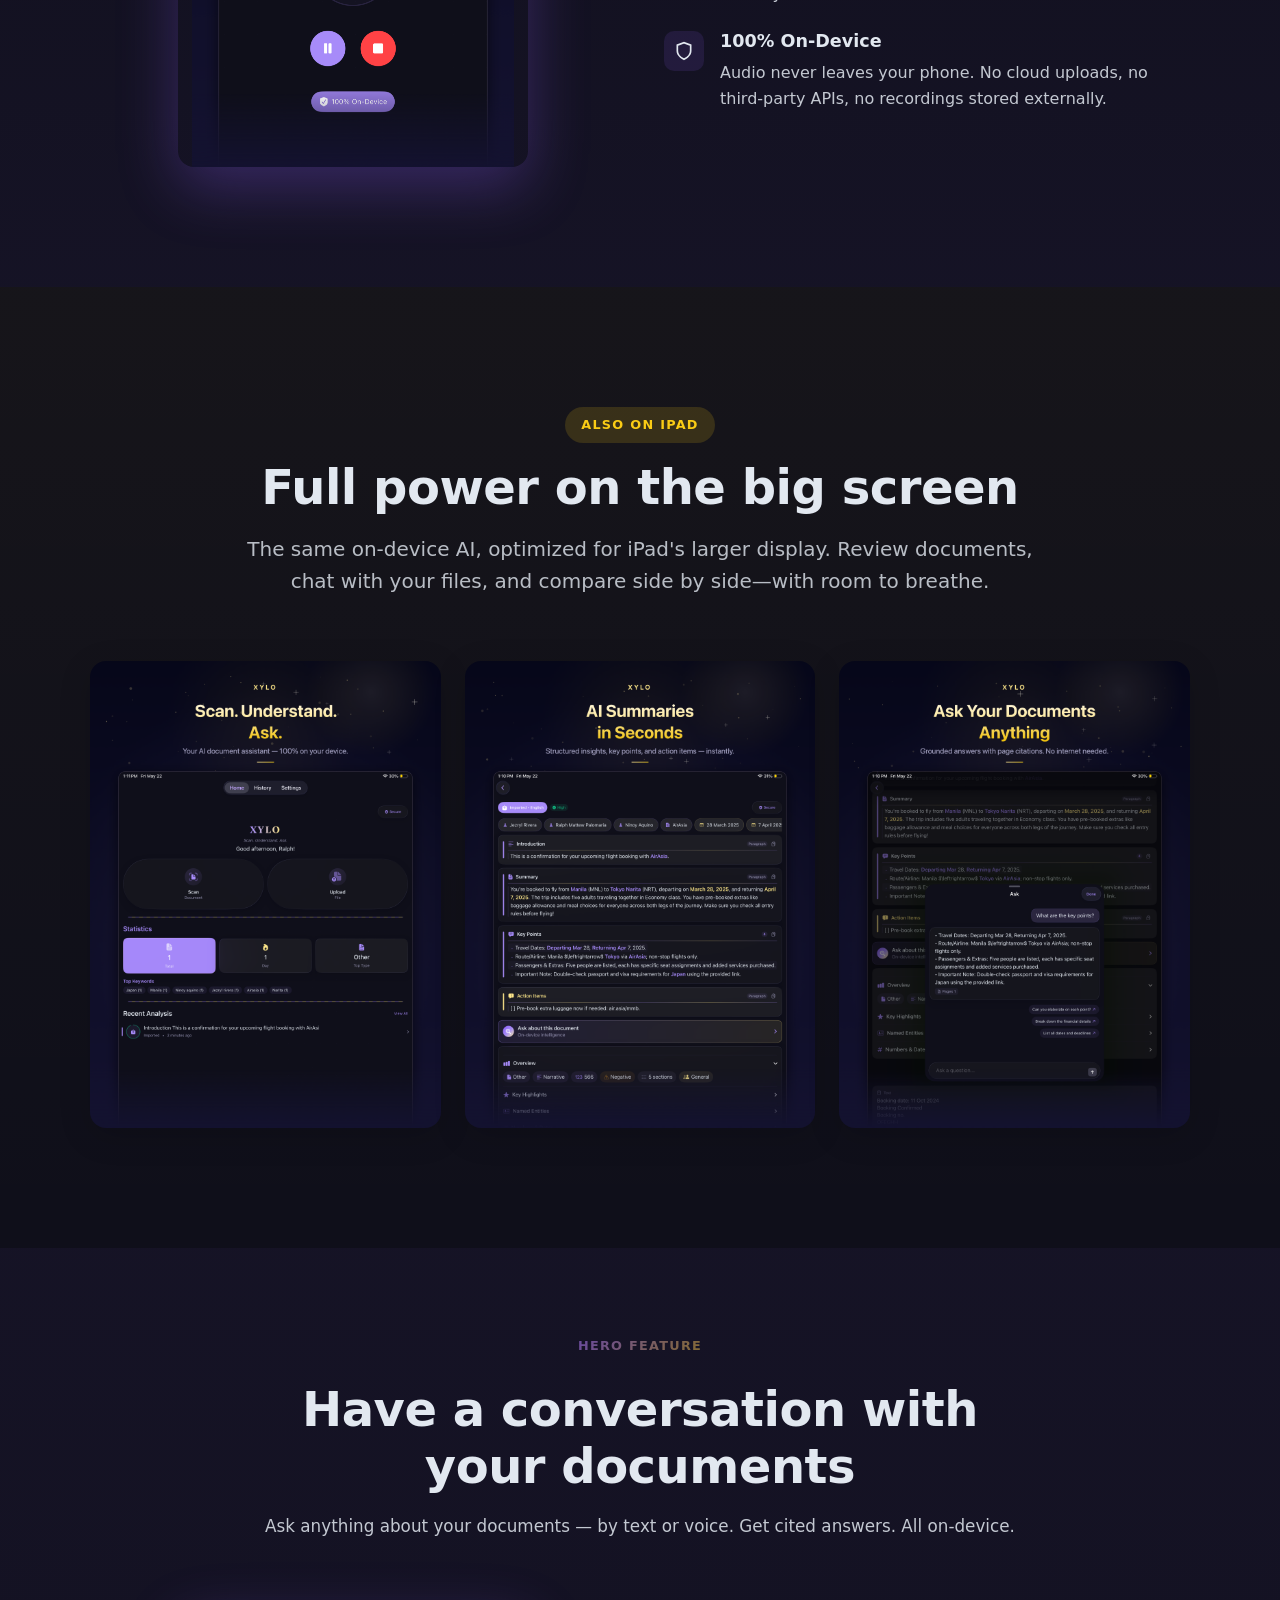
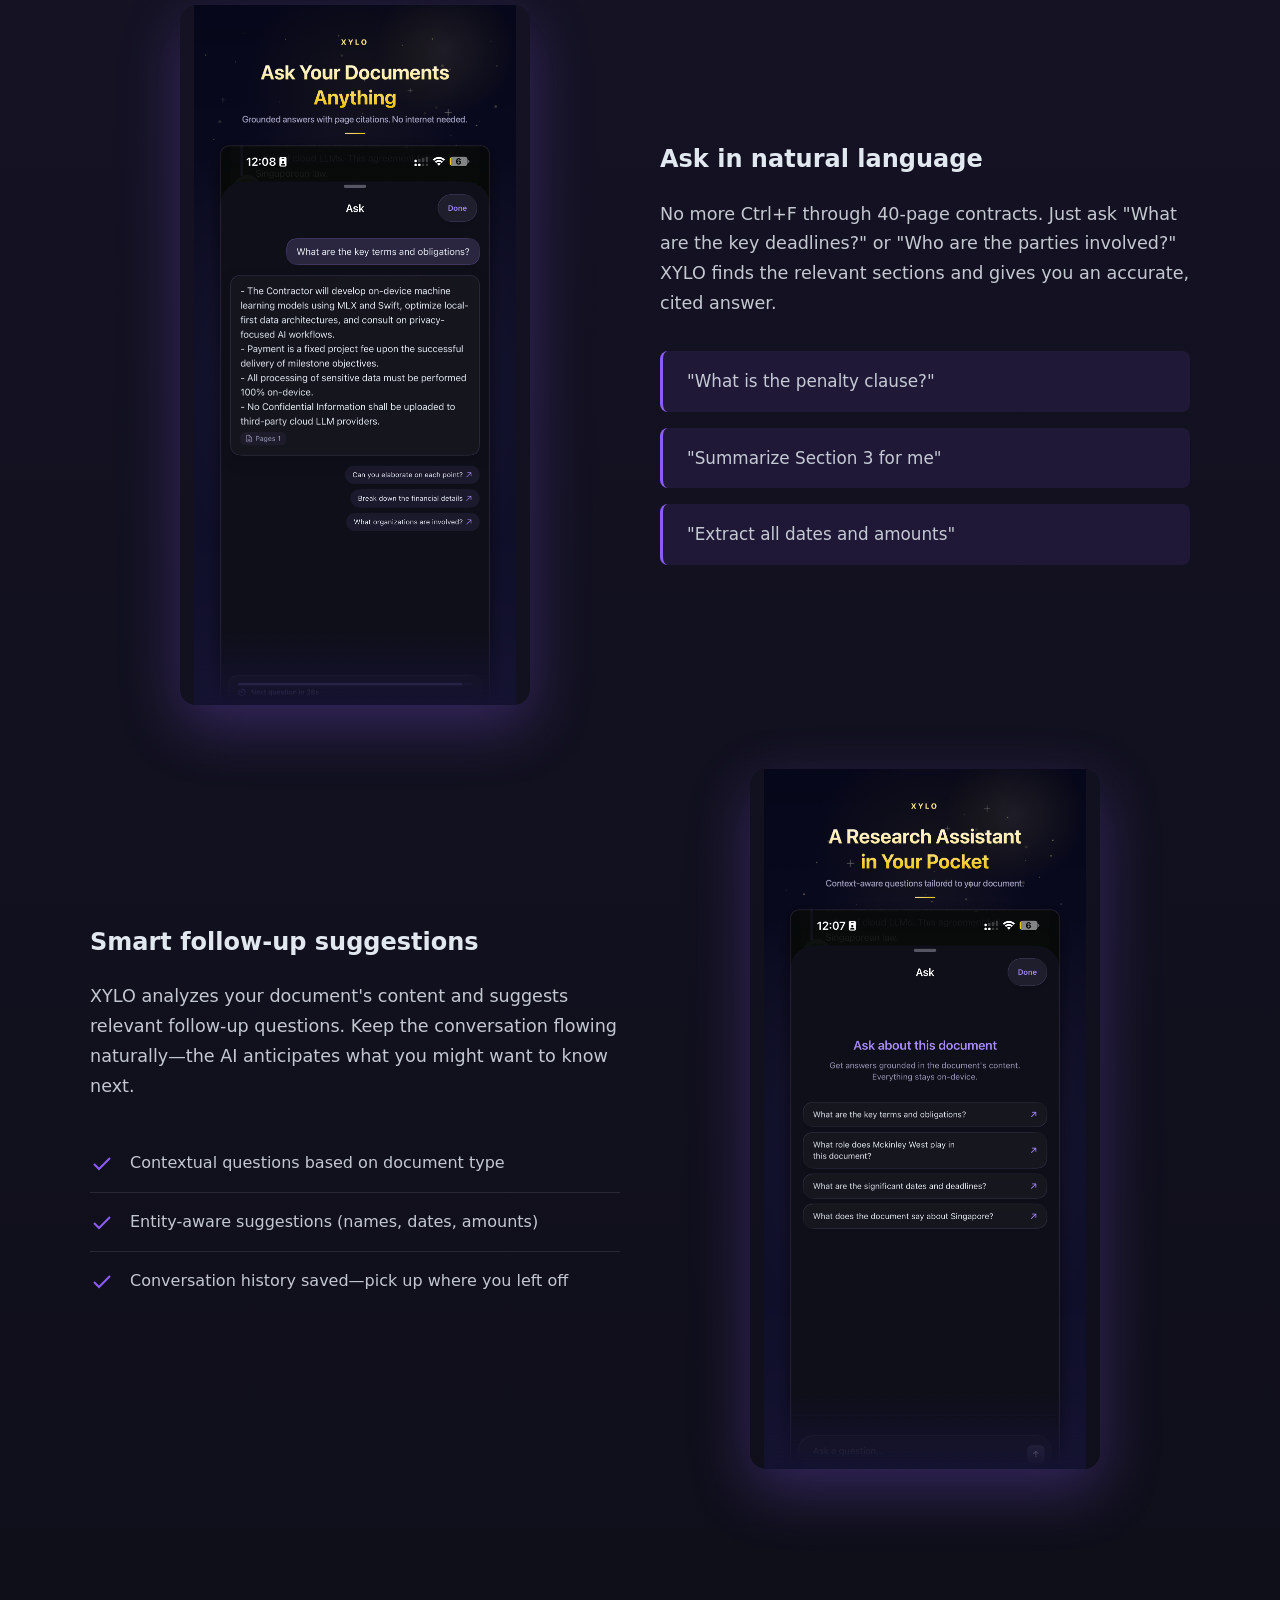
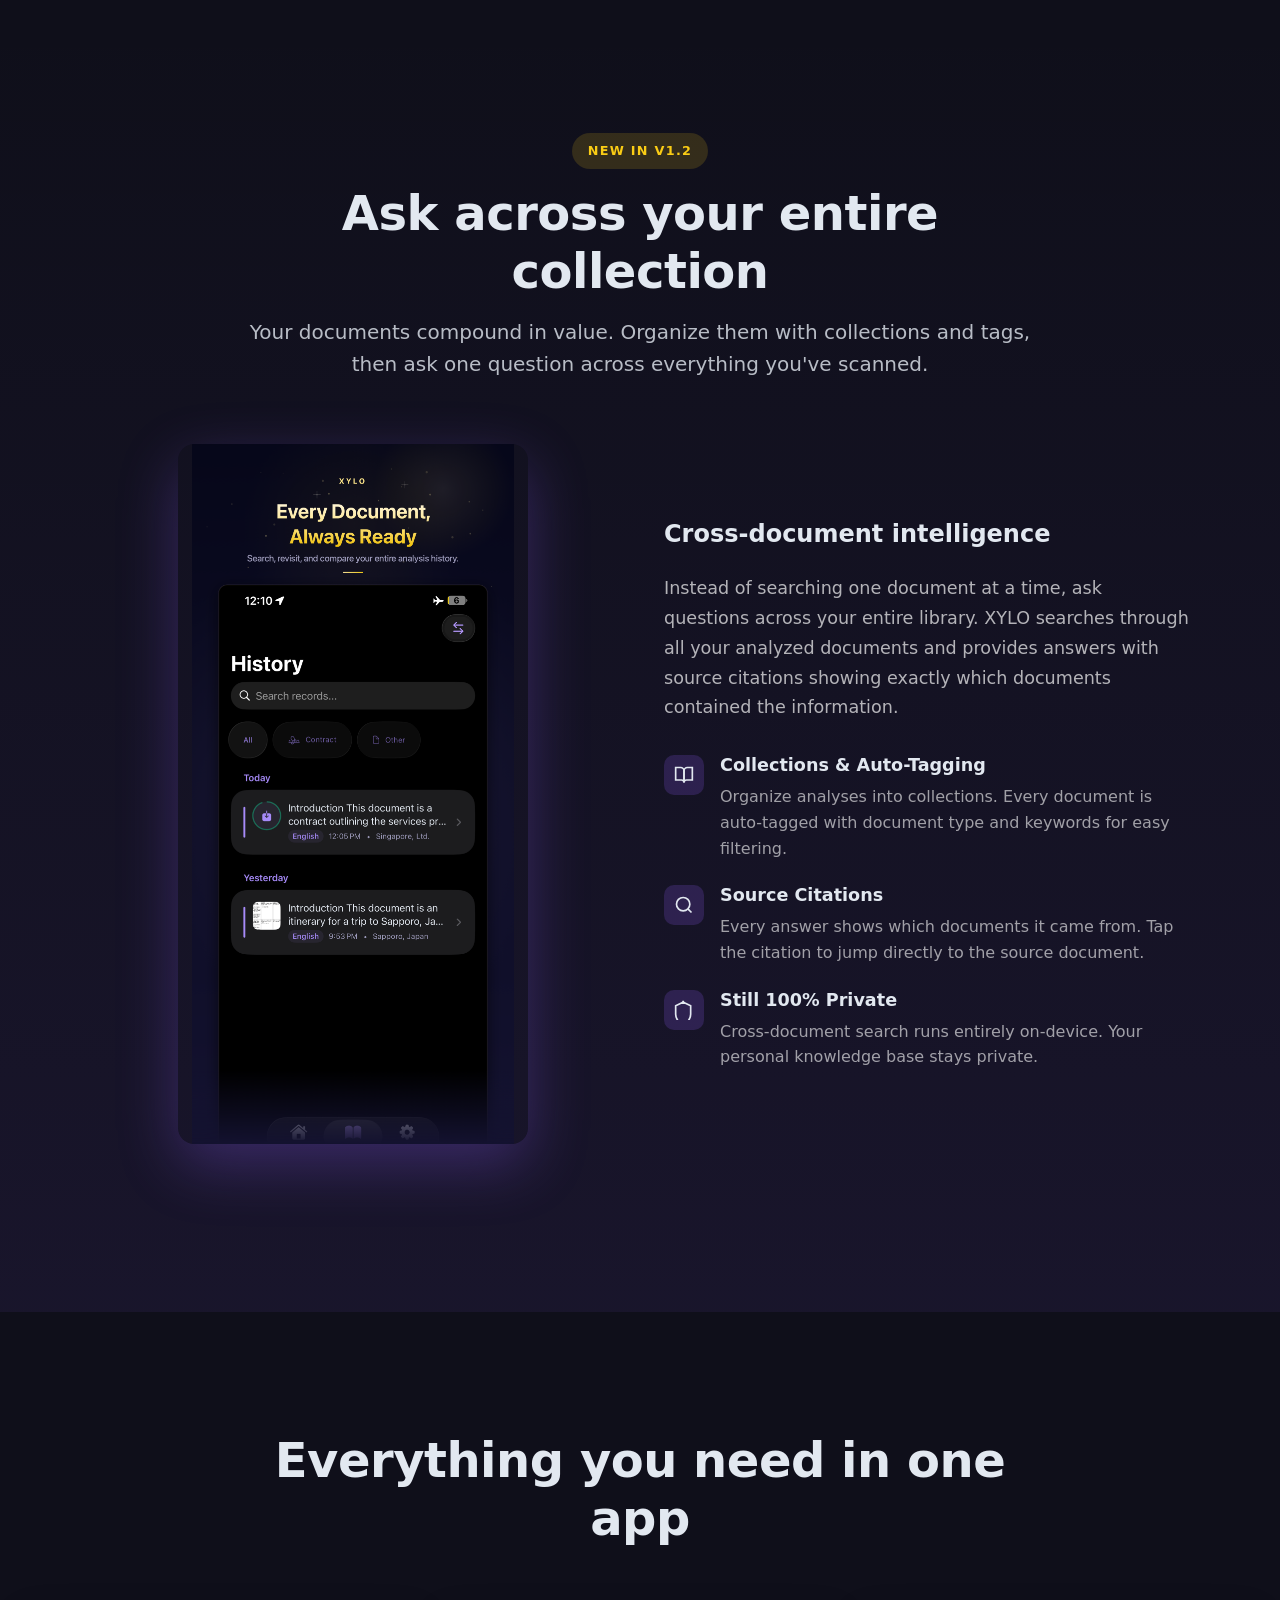
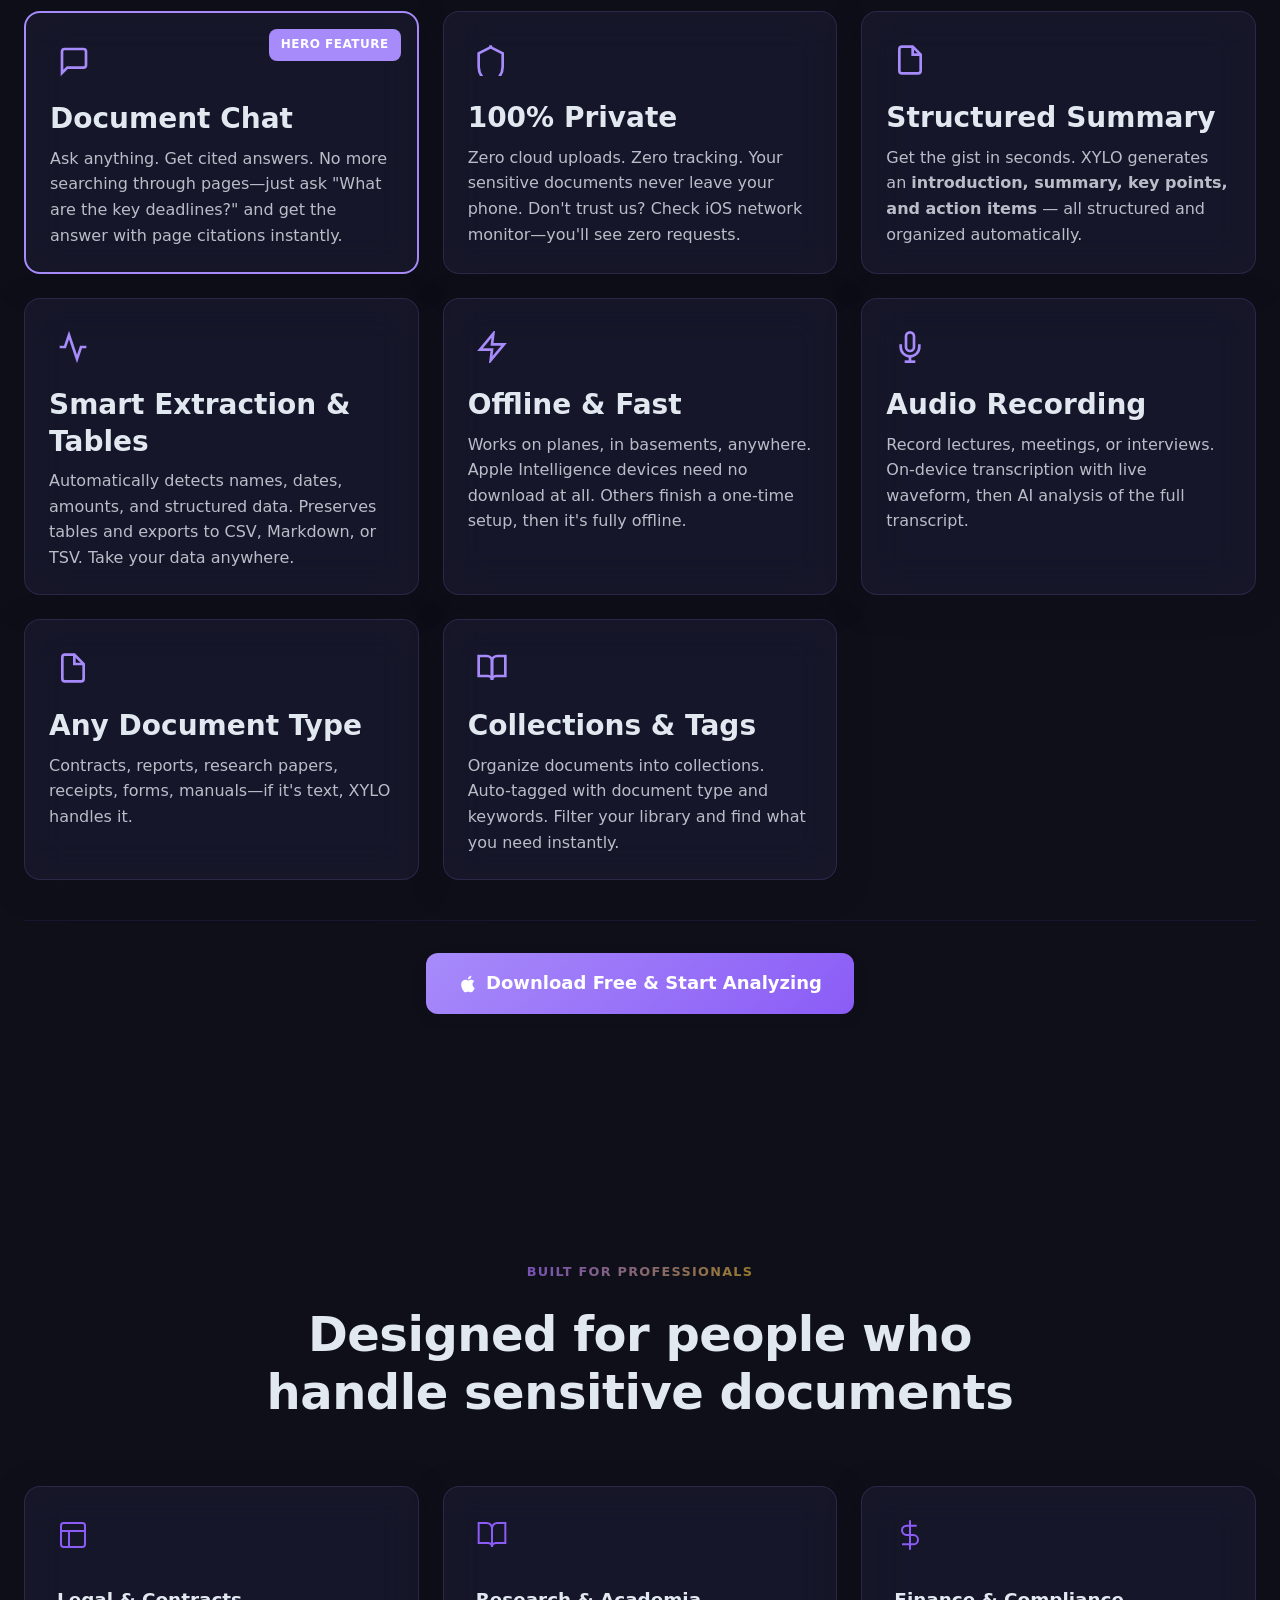
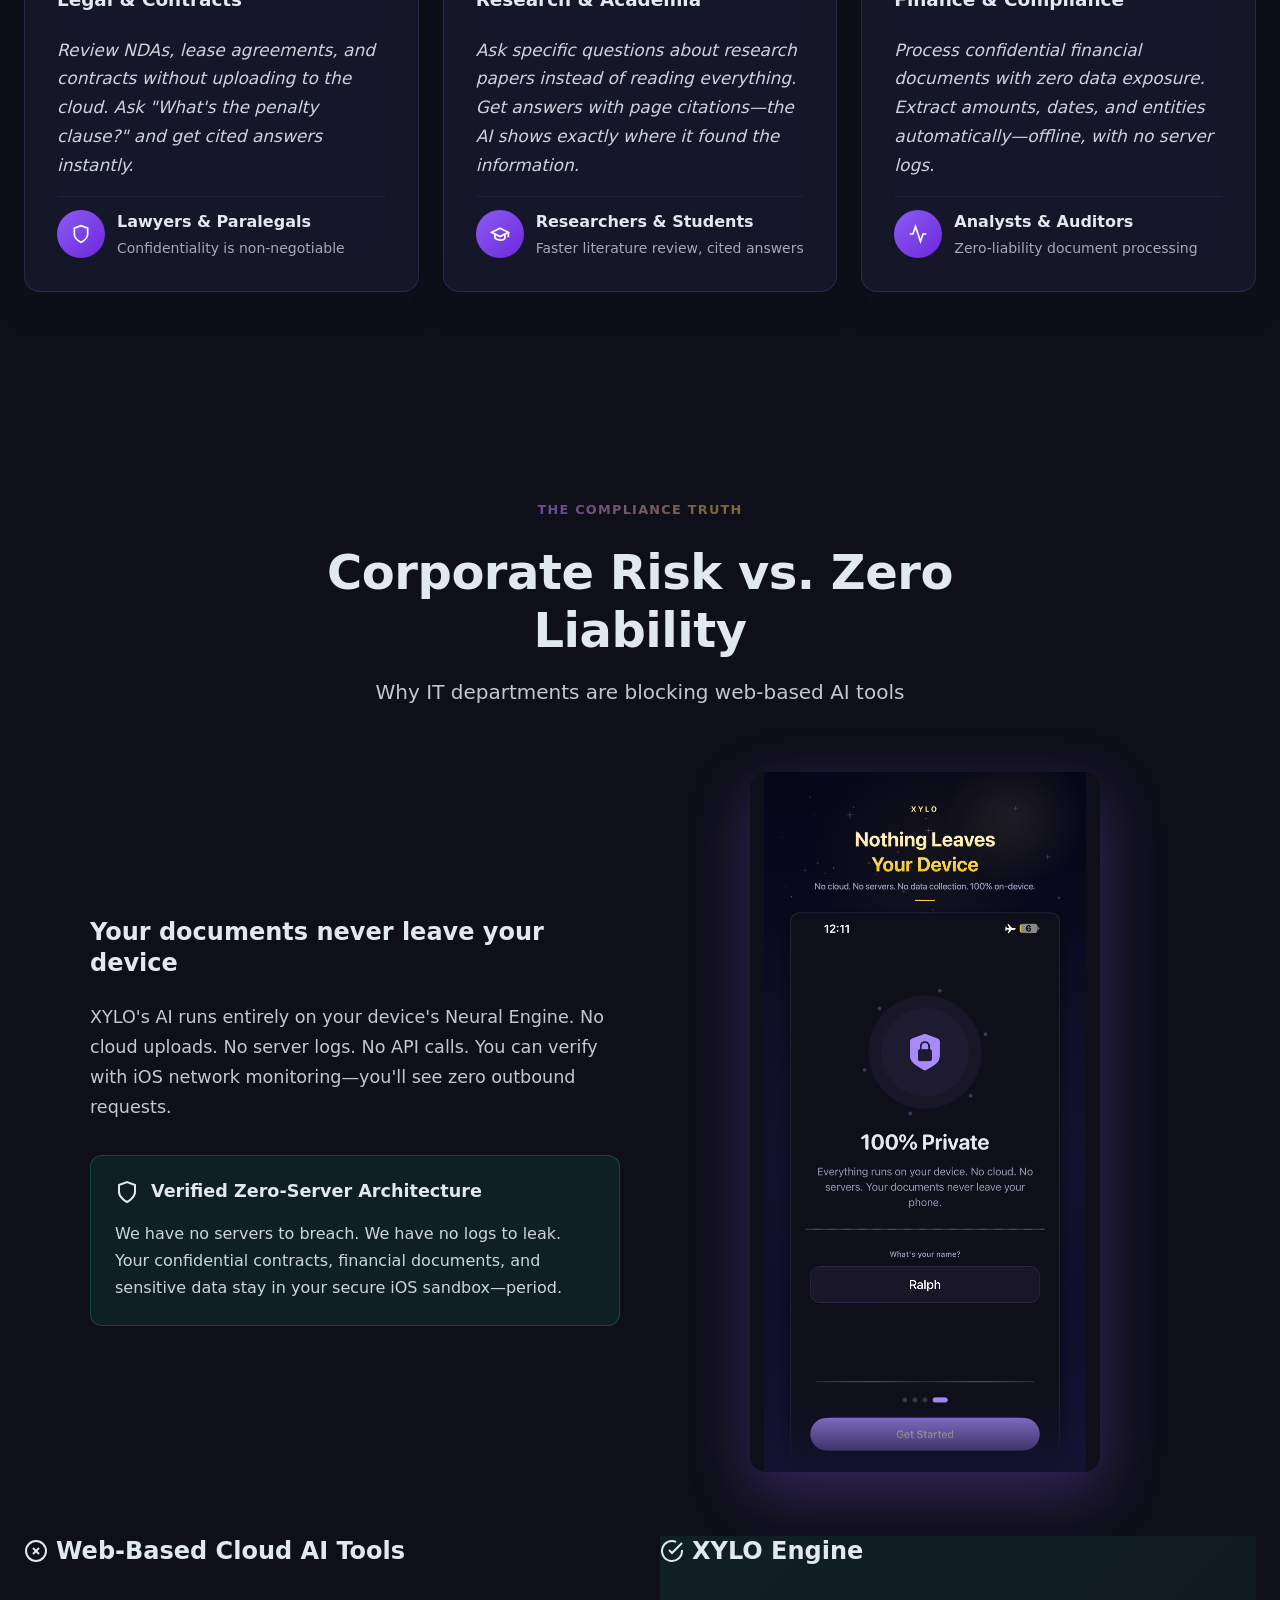
==== commit 99ac6c39: "Update website for v1.2 release: cross-document search, collections, and enhanced AI architecture Ma" ====
--- a/index.html
+++ b/index.html
@@ -4,8 +4,8 @@
     <meta charset="UTF-8">
     <meta name="viewport" content="width=device-width, initial-scale=1.0">
     <title>XYLO — AI Document Intelligence</title>
-    <meta name="description" content="Scan documents, record audio, or upload files — then chat with your content by text or voice. AI summaries, cited answers, and smart extraction. 100% on-device for iPhone and iPad.">
-    <meta name="keywords" content="document AI, document chat, PDF AI, on-device AI, privacy, offline AI, document analysis, RAG">
+    <meta name="description" content="Scan documents, record audio, or upload files — then chat with your content by text or voice. AI summaries, cross-document search, collections, and smart extraction. 100% on-device for iPhone and iPad.">
+    <meta name="keywords" content="document AI, document chat, PDF AI, on-device AI, privacy, offline AI, document analysis, RAG, cross-document search, collections, Apple Intelligence">
     <meta name="author" content="MAKATA.ai">
     <link rel="canonical" href="https://xylo.makata.ai/">
 
@@ -53,15 +53,15 @@
             },
             {
                 "@type": "Offer",
-                "price": "9.99",
+                "price": "39.99",
                 "priceCurrency": "USD",
                 "description": "Lifetime Access — unlimited document analysis (one-time purchase)",
                 "availability": "https://schema.org/InStock"
             }
         ],
-        "description": "AI document intelligence with on-device chat. Scan any document, get instant summaries, then ask questions—all offline and private.",
+        "description": "AI document intelligence with on-device chat. Scan any document, get instant summaries, then ask questions—all offline and private. Cross-document search, collections, and auto-tagging.",
         "author": { "@type": "Organization", "name": "MAKATA.ai" },
-        "featureList": "Document scanning, AI summary, document chat, voice chat, audio recording, RAG, on-device processing, offline mode, citation sources"
+        "featureList": "Document scanning, AI summary, document chat, voice chat, audio recording, RAG, on-device processing, offline mode, citation sources, cross-document search, collections, auto-tagging, structured data export"
     }
     </script>
 </head>
@@ -104,12 +104,15 @@
                     </svg>
                     <span>Powered by On-Device AI</span>
                 </div>
+                <div style="display: inline-block; background: linear-gradient(135deg, rgba(250, 204, 21, 0.15), rgba(250, 204, 21, 0.05)); border: 1px solid rgba(250, 204, 21, 0.3); border-radius: 20px; padding: 0.4rem 1rem; margin-bottom: 1rem; font-size: 0.85rem; font-weight: 600; color: #FACC15;">
+                    ✨ New in v1.2: Ask Across Your Library
+                </div>
                 <h1 class="hero-title">
                     Scan. Understand. <span class="gradient-text">Ask.</span>
                 </h1>
                 <p class="hero-subtitle">
-                    Scan documents, record audio, or upload files — then chat with your content using on-device AI. Works entirely on your iPhone or iPad — no internet, no cloud, no data collection.<br>
-                    <strong>Free on the App Store. No cloud. No accounts. 100% offline.</strong>
+                    Scan documents, record audio, or upload files — then chat with your content using on-device AI. <strong>Now with cross-document search, collections, and auto-tagging.</strong> Works entirely on your iPhone or iPad — no internet, no cloud, no data collection.<br>
+                    <strong>Free on the App Store. $39.99 Lifetime Access. No subscriptions.</strong>
                 </p>
                 <div class="hero-cta-group">
                     <a href="https://apps.apple.com/us/app/xylo-ai/id6771778565" class="btn btn-primary app-store-btn" target="_blank" rel="noopener">
@@ -149,12 +152,176 @@
         </div>
     </section>
 
-    <!-- Trust Strip -->
-    <section class="trust-strip">
-        <div class="section-inner">
-            <p class="trust-text">
-                Powered by <strong>Apple Intelligence</strong> • <strong>Gemma 4 Edge</strong> • <strong>Apple Vision</strong> • <strong>On-Device AI</strong>
+    <!-- AI Architecture Section -->
+    <section class="ai-architecture section" style="background: linear-gradient(180deg, rgba(15, 15, 25, 0), rgba(139, 92, 246, 0.05));">
+        <div class="section-inner">
+            <div class="section-header">
+                <span class="section-badge">Intelligence Tailored to Your Device</span>
+                <h2 class="section-title">Choose your speed vs. richness</h2>
+                <p class="section-subtitle">XYLO adapts to your device's capabilities. From instant Apple Intelligence to powerful on-device models—your documents stay private.</p>
+            </div>
+
+            <div style="display: grid; grid-template-columns: repeat(3, 1fr); gap: 2rem; max-width: 1100px; margin: 3rem auto;">
+                <!-- Tier 1: Apple Intelligence -->
+                <div class="glass-card" style="padding: 2rem; text-align: center;">
+                    <div style="width: 56px; height: 56px; background: linear-gradient(135deg, #8B5CF6, #6D28D9); border-radius: 14px; display: flex; align-items: center; justify-content: center; margin: 0 auto 1.5rem;">
+                        <svg width="28" height="28" viewBox="0 0 24 24" fill="none" stroke="white" stroke-width="2">
+                            <path d="M13 2L3 14h9l-1 8 10-12h-9l1-8z"/>
+                        </svg>
+                    </div>
+                    <h3 style="font-size: 1.25rem; margin-bottom: 0.75rem;">8GB+ with Apple Intelligence</h3>
+                    <p style="color: rgba(255,255,255,0.7); line-height: 1.6; margin-bottom: 1.5rem;">
+                        Instant analysis with zero download. Apple Intelligence handles everything natively. Optional Gemma upgrade for richer answers.
+                    </p>
+                    <div style="padding: 1rem; background: rgba(16, 185, 129, 0.1); border-radius: 8px;">
+                        <div style="font-size: 0.85rem; color: #10B981; font-weight: 600; margin-bottom: 0.5rem;">✓ No Download</div>
+                        <div style="font-size: 0.85rem; color: rgba(255,255,255,0.6);">iPhone 15 Pro+, iPhone 16 series</div>
+                    </div>
+                </div>
+
+                <!-- Tier 2: Gemma 4 Edge -->
+                <div class="glass-card" style="padding: 2rem; text-align: center;">
+                    <div style="width: 56px; height: 56px; background: linear-gradient(135deg, #A78BFA, #8B5CF6); border-radius: 14px; display: flex; align-items: center; justify-content: center; margin: 0 auto 1.5rem;">
+                        <svg width="28" height="28" viewBox="0 0 24 24" fill="none" stroke="white" stroke-width="2">
+                            <path d="M12 2L2 7v10c0 5.55 3.84 10.74 9 12 5.16-1.26 9-6.45 9-12V7l-10-5z"/>
+                        </svg>
+                    </div>
+                    <h3 style="font-size: 1.25rem; margin-bottom: 0.75rem;">8GB+ without Apple Intelligence</h3>
+                    <p style="color: rgba(255,255,255,0.7); line-height: 1.6; margin-bottom: 1.5rem;">
+                        One-time download of Gemma 4 Edge model. Rich, detailed answers. Thermal-aware fallback keeps your device cool.
+                    </p>
+                    <div style="padding: 1rem; background: rgba(139, 92, 246, 0.1); border-radius: 8px;">
+                        <div style="font-size: 0.85rem; color: #A78BFA; font-weight: 600; margin-bottom: 0.5rem;">~3.5 GB Download</div>
+                        <div style="font-size: 0.85rem; color: rgba(255,255,255,0.6);">iPhone 15, 14 Pro+, 13 Pro</div>
+                    </div>
+                </div>
+
+                <!-- Tier 3: Qwen Compact -->
+                <div class="glass-card" style="padding: 2rem; text-align: center;">
+                    <div style="width: 56px; height: 56px; background: linear-gradient(135deg, #C4B5FD, #A78BFA); border-radius: 14px; display: flex; align-items: center; justify-content: center; margin: 0 auto 1.5rem;">
+                        <svg width="28" height="28" viewBox="0 0 24 24" fill="none" stroke="white" stroke-width="2">
+                            <circle cx="12" cy="12" r="10"/>
+                            <polyline points="12 6 12 12 16 14"/>
+                        </svg>
+                    </div>
+                    <h3 style="font-size: 1.25rem; margin-bottom: 0.75rem;">6GB Devices (iPhone 14)</h3>
+                    <p style="color: rgba(255,255,255,0.7); line-height: 1.6; margin-bottom: 1.5rem;">
+                        Compact Qwen2.5-1.5B model handles both analysis and chat. Single-model architecture optimized for efficiency.
+                    </p>
+                    <div style="padding: 1rem; background: rgba(139, 92, 246, 0.1); border-radius: 8px;">
+                        <div style="font-size: 0.85rem; color: #C4B5FD; font-weight: 600; margin-bottom: 0.5rem;">~1 GB Download</div>
+                        <div style="font-size: 0.85rem; color: rgba(255,255,255,0.6);">iPhone 14, 14 Plus</div>
+                    </div>
+                </div>
+            </div>
+
+            <!-- Thermal Management Callout -->
+            <div class="glass-card" style="max-width: 900px; margin: 2rem auto 0; padding: 2rem; background: linear-gradient(135deg, rgba(139, 92, 246, 0.1), rgba(139, 92, 246, 0.05));">
+                <div style="display: flex; gap: 1.5rem; align-items: start;">
+                    <div style="width: 48px; height: 48px; background: rgba(139, 92, 246, 0.2); border-radius: 12px; display: flex; align-items: center; justify-content: center; flex-shrink: 0;">
+                        <svg width="24" height="24" viewBox="0 0 24 24" fill="none" stroke="currentColor" stroke-width="2">
+                            <path d="M14 14.76V3.5a2.5 2.5 0 0 0-5 0v11.26a4.5 4.5 0 1 0 5 0z"/>
+                        </svg>
+                    </div>
+                    <div>
+                        <h4 style="margin: 0 0 0.75rem; font-size: 1.15rem;">Thermal-Aware Engine Selection</h4>
+                        <p style="margin: 0; color: rgba(255,255,255,0.75); line-height: 1.7;">
+                            On devices with Gemma, XYLO automatically switches to Apple Intelligence under thermal load to keep your device cool. No manual intervention needed—it adapts transparently while maintaining answer quality.
+                        </p>
+                    </div>
+                </div>
+            </div>
+
+            <p style="text-align: center; margin-top: 2rem; color: rgba(255,255,255,0.6); font-size: 0.95rem;">
+                Powered by <strong>Apple Intelligence</strong> • <strong>Gemma 4 Edge</strong> • <strong>Qwen2.5</strong> • <strong>Apple Vision</strong>
             </p>
+        </div>
+    </section>
+
+<!-- What's New in v1.2 -->
+    <section class="whats-new section" style="background: linear-gradient(180deg, rgba(250, 204, 21, 0.05), rgba(15, 15, 25, 0));">
+        <div class="section-inner">
+            <div class="section-header">
+                <span class="section-badge" style="background: rgba(250, 204, 21, 0.15); color: #FACC15; -webkit-text-fill-color: #FACC15;">October 2026 Update</span>
+                <h2 class="section-title">What's New in v1.2</h2>
+                <p class="section-subtitle">Understand more, remember everything — major new features for document organization and intelligence</p>
+            </div>
+
+            <div style="display: grid; grid-template-columns: repeat(2, 1fr); gap: 2rem; max-width: 1000px; margin: 2rem auto;">
+                <div class="glass-card" style="padding: 2rem;">
+                    <div style="width: 48px; height: 48px; background: linear-gradient(135deg, #FACC15, #EAB308); border-radius: 12px; display: flex; align-items: center; justify-content: center; margin-bottom: 1.5rem;">
+                        <svg width="24" height="24" viewBox="0 0 24 24" fill="none" stroke="white" stroke-width="2">
+                            <path d="M2 3h6a4 4 0 014 4v14a3 3 0 00-3-3H2z"/>
+                            <path d="M22 3h-6a4 4 0 00-4 4v14a3 3 0 013-3h7z"/>
+                        </svg>
+                    </div>
+                    <h3 style="font-size: 1.3rem; margin-bottom: 1rem;">Ask Your Library</h3>
+                    <p style="color: rgba(255,255,255,0.75); line-height: 1.7; margin-bottom: 1rem;">
+                        Cross-document Q&A that searches your entire collection. Ask one question across everything you've scanned and get answers with source citations.
+                    </p>
+                    <div style="padding: 1rem; background: rgba(250, 204, 21, 0.08); border-radius: 8px; font-size: 0.9rem; color: rgba(255,255,255,0.7);">
+                        <strong style="color: #FACC15;">Example:</strong> "Which contracts mention payment terms?"
+                    </div>
+                </div>
+
+                <div class="glass-card" style="padding: 2rem;">
+                    <div style="width: 48px; height: 48px; background: linear-gradient(135deg, #8B5CF6, #6D28D9); border-radius: 12px; display: flex; align-items: center; justify-content: center; margin-bottom: 1.5rem;">
+                        <svg width="24" height="24" viewBox="0 0 24 24" fill="none" stroke="white" stroke-width="2">
+                            <path d="M20.59 13.41l-7.17 7.17a2 2 0 01-2.83 0L2 12V2h10l8.59 8.59a2 2 0 010 2.82z"/>
+                            <line x1="7" y1="7" x2="7.01" y2="7"/>
+                        </svg>
+                    </div>
+                    <h3 style="font-size: 1.3rem; margin-bottom: 1rem;">Collections & Auto-Tagging</h3>
+                    <p style="color: rgba(255,255,255,0.75); line-height: 1.7; margin-bottom: 1rem;">
+                        Organize documents into collections. Every analysis is auto-tagged with document type and keywords. Add custom tags and filter your library instantly.
+                    </p>
+                    <div style="padding: 1rem; background: rgba(139, 92, 246, 0.1); border-radius: 8px; font-size: 0.9rem; color: rgba(255,255,255,0.7);">
+                        <strong style="color: #A78BFA;">Auto-tags:</strong> Contract, Receipt, Report, Invoice, Letter
+                    </div>
+                </div>
+
+                <div class="glass-card" style="padding: 2rem;">
+                    <div style="width: 48px; height: 48px; background: linear-gradient(135deg, #10B981, #059669); border-radius: 12px; display: flex; align-items: center; justify-content: center; margin-bottom: 1.5rem;">
+                        <svg width="24" height="24" viewBox="0 0 24 24" fill="none" stroke="white" stroke-width="2">
+                            <rect x="3" y="3" width="7" height="7"/>
+                            <rect x="14" y="3" width="7" height="7"/>
+                            <rect x="14" y="14" width="7" height="7"/>
+                            <rect x="3" y="14" width="7" height="7"/>
+                        </svg>
+                    </div>
+                    <h3 style="font-size: 1.3rem; margin-bottom: 1rem;">Structure-Aware Reading</h3>
+                    <p style="color: rgba(255,255,255,0.75); line-height: 1.7; margin-bottom: 1rem;">
+                        Preserves tables, lists, and titles during analysis. Export structured data to CSV, Markdown, or TSV. Take your data anywhere.
+                    </p>
+                    <div style="padding: 1rem; background: rgba(16, 185, 129, 0.1); border-radius: 8px; font-size: 0.9rem; color: rgba(255,255,255,0.7);">
+                        <strong style="color: #10B981;">Export formats:</strong> CSV • Markdown • TSV
+                    </div>
+                </div>
+
+                <div class="glass-card" style="padding: 2rem;">
+                    <div style="width: 48px; height: 48px; background: linear-gradient(135deg, #F59E0B, #D97706); border-radius: 12px; display: flex; align-items: center; justify-content: center; margin-bottom: 1.5rem;">
+                        <svg width="24" height="24" viewBox="0 0 24 24" fill="none" stroke="white" stroke-width="2">
+                            <path d="M14 14.76V3.5a2.5 2.5 0 0 0-5 0v11.26a4.5 4.5 0 1 0 5 0z"/>
+                        </svg>
+                    </div>
+                    <h3 style="font-size: 1.3rem; margin-bottom: 1rem;">Thermal-Aware Performance</h3>
+                    <p style="color: rgba(255,255,255,0.75); line-height: 1.7; margin-bottom: 1rem;">
+                        Automatically switches between AI engines under load to keep your device cool. Transparent, intelligent performance management.
+                    </p>
+                    <div style="padding: 1rem; background: rgba(245, 158, 11, 0.1); border-radius: 8px; font-size: 0.9rem; color: rgba(255,255,255,0.7);">
+                        <strong style="color: #F59E0B;">Benefit:</strong> Fast answers without device overheating
+                    </div>
+                </div>
+            </div>
+
+            <div style="text-align: center; margin-top: 3rem;">
+                <p style="font-size: 1.1rem; color: rgba(255,255,255,0.7); margin-bottom: 1.5rem;">
+                    All v1.2 features work 100% on-device. Your documents stay private.
+                </p>
+                <a href="https://apps.apple.com/us/app/xylo-ai/id6771778565" class="btn btn-primary btn-large" target="_blank" rel="noopener">
+                    Download Free & Try v1.2
+                </a>
+            </div>
         </div>
     </section>
 
@@ -310,9 +477,9 @@
     <section class="how-it-works section" id="how-it-works">
         <div class="section-inner">
             <div class="section-header">
-                <h2 class="section-title">Three steps from document to conversation</h2>
-            </div>
-            <div class="steps-grid">
+                <h2 class="section-title">From document to personal knowledge base</h2>
+            </div>
+            <div class="steps-grid" style="grid-template-columns: repeat(4, 1fr);">
                 <div class="step-card">
                     <div class="step-number">1</div>
                     <div class="glass-card">
@@ -343,7 +510,7 @@
                 <div class="step-card">
                     <div class="step-number">3</div>
                     <div class="glass-card">
-                        <div class="step-icon gradient-icon">
+                        <div class="step-icon">
                             <svg width="48" height="48" viewBox="0 0 24 24" fill="none" stroke="currentColor" stroke-width="2">
                                 <path d="M21 15a2 2 0 0 1-2 2H7l-4 4V5a2 2 0 0 1 2-2h14a2 2 0 0 1 2 2z"/>
                                 <path d="M8 10h.01M12 10h.01M16 10h.01"/>
@@ -351,6 +518,19 @@
                         </div>
                         <h3>Chat</h3>
                         <p>Ask any question about the document</p>
+                    </div>
+                </div>
+                <div class="step-card">
+                    <div class="step-number">4</div>
+                    <div class="glass-card">
+                        <div class="step-icon gradient-icon">
+                            <svg width="48" height="48" viewBox="0 0 24 24" fill="none" stroke="currentColor" stroke-width="2">
+                                <path d="M2 3h6a4 4 0 014 4v14a3 3 0 00-3-3H2z"/>
+                                <path d="M22 3h-6a4 4 0 00-4 4v14a3 3 0 013-3h7z"/>
+                            </svg>
+                        </div>
+                        <h3>Organize</h3>
+                        <p>Auto-tagged and searchable across your library</p>
                     </div>
                 </div>
             </div>
@@ -498,6 +678,20 @@
                             <p>Talk to your documents. Ask questions naturally and get instant AI-powered answers.</p>
                         </div>
                     </div>
+                    <div class="carousel-slide">
+                        <div class="screenshot-frame">
+                            <div class="screenshot-device">
+                                <div class="screenshot-notch"></div>
+                                <div class="screenshot-content">
+                                    <img src="assets/img/mockups/07_history.png" alt="Collections & Tags" loading="lazy">
+                                </div>
+                            </div>
+                        </div>
+                        <div class="screenshot-info">
+                            <h3>Collections & Tags</h3>
+                            <p>Organize your library with collections and auto-tags. Filter by document type, keywords, or custom tags to find what you need.</p>
+                        </div>
+                    </div>
                 </div>
                 <button class="carousel-btn carousel-next" onclick="moveCarousel(1)" aria-label="Next screenshot">
                     <svg width="24" height="24" viewBox="0 0 24 24" fill="none" stroke="currentColor" stroke-width="2">
@@ -515,6 +709,7 @@
                 <button class="carousel-dot" onclick="goToSlide(6)" aria-label="Go to slide 7"></button>
                 <button class="carousel-dot" onclick="goToSlide(7)" aria-label="Go to slide 8"></button>
                 <button class="carousel-dot" onclick="goToSlide(8)" aria-label="Go to slide 9"></button>
+                <button class="carousel-dot" onclick="goToSlide(9)" aria-label="Go to slide 10"></button>
             </div>
         </div>
     </section>
@@ -723,6 +918,66 @@
         </div>
     </section>
 
+<!-- Ask Your Library Section (NEW v1.2) -->
+    <section class="library-search section" style="background: linear-gradient(180deg, rgba(15, 15, 25, 0), rgba(139, 92, 246, 0.08));">
+        <div class="section-inner">
+            <div class="section-header">
+                <span class="section-badge" style="background: rgba(250, 204, 21, 0.15); color: #FACC15; -webkit-text-fill-color: #FACC15;">New in v1.2</span>
+                <h2 class="section-title">Ask across your entire collection</h2>
+                <p class="section-subtitle">Your documents compound in value. Organize them with collections and tags, then ask one question across everything you've scanned.</p>
+            </div>
+
+            <div style="display: grid; grid-template-columns: 1fr 1fr; gap: 3rem; align-items: center; max-width: 1100px; margin: 3rem auto;">
+                <div class="mockup-showcase" style="max-width: 350px;">
+                    <img src="assets/img/mockups/07_history.png" alt="Library Search" loading="lazy">
+                </div>
+                <div>
+                    <h3 style="font-size: 1.5rem; margin-bottom: 1.5rem;">Cross-document intelligence</h3>
+                    <p style="font-size: 1.1rem; line-height: 1.7; color: rgba(255,255,255,0.8); margin-bottom: 2rem;">
+                        Instead of searching one document at a time, ask questions across your entire library. XYLO searches through all your analyzed documents and provides answers with source citations showing exactly which documents contained the information.
+                    </p>
+                    <div style="display: flex; flex-direction: column; gap: 1.5rem;">
+                        <div style="display: flex; gap: 1rem; align-items: start;">
+                            <div style="width: 40px; height: 40px; background: rgba(139, 92, 246, 0.2); border-radius: 10px; display: flex; align-items: center; justify-content: center; flex-shrink: 0;">
+                                <svg width="20" height="20" viewBox="0 0 24 24" fill="none" stroke="currentColor" stroke-width="2">
+                                    <path d="M2 3h6a4 4 0 014 4v14a3 3 0 00-3-3H2z"/>
+                                    <path d="M22 3h-6a4 4 0 00-4 4v14a3 3 0 013-3h7z"/>
+                                </svg>
+                            </div>
+                            <div>
+                                <h4 style="margin: 0 0 0.5rem; font-size: 1.1rem;">Collections & Auto-Tagging</h4>
+                                <p style="margin: 0; color: rgba(255,255,255,0.7); line-height: 1.6;">Organize analyses into collections. Every document is auto-tagged with document type and keywords for easy filtering.</p>
+                            </div>
+                        </div>
+                        <div style="display: flex; gap: 1rem; align-items: start;">
+                            <div style="width: 40px; height: 40px; background: rgba(139, 92, 246, 0.2); border-radius: 10px; display: flex; align-items: center; justify-content: center; flex-shrink: 0;">
+                                <svg width="20" height="20" viewBox="0 0 24 24" fill="none" stroke="currentColor" stroke-width="2">
+                                    <circle cx="11" cy="11" r="8"/>
+                                    <path d="m21 21-4.35-4.35"/>
+                                </svg>
+                            </div>
+                            <div>
+                                <h4 style="margin: 0 0 0.5rem; font-size: 1.1rem;">Source Citations</h4>
+                                <p style="margin: 0; color: rgba(255,255,255,0.7); line-height: 1.6;">Every answer shows which documents it came from. Tap the citation to jump directly to the source document.</p>
+                            </div>
+                        </div>
+                        <div style="display: flex; gap: 1rem; align-items: start;">
+                            <div style="width: 40px; height: 40px; background: rgba(139, 92, 246, 0.2); border-radius: 10px; display: flex; align-items: center; justify-content: center; flex-shrink: 0;">
+                                <svg width="20" height="20" viewBox="0 0 24 24" fill="none" stroke="currentColor" stroke-width="2">
+                                    <path d="M12 2L2 7v10c0 5.55 3.84 10.74 9 12 5.16-1.26 9-6.45 9-12V7l-10-5z"/>
+                                </svg>
+                            </div>
+                            <div>
+                                <h4 style="margin: 0 0 0.5rem; font-size: 1.1rem;">Still 100% Private</h4>
+                                <p style="margin: 0; color: rgba(255,255,255,0.7); line-height: 1.6;">Cross-document search runs entirely on-device. Your personal knowledge base stays private.</p>
+                            </div>
+                        </div>
+                    </div>
+                </div>
+            </div>
+        </div>
+    </section>
+
 <!-- Features Section -->
     <section class="features section" id="features">
         <div class="section-inner">
@@ -765,8 +1020,8 @@
                             <polyline points="22 12 18 12 15 21 9 3 6 12 2 12"/>
                         </svg>
                     </div>
-                    <h3>Smart Extraction</h3>
-                    <p>Spots names, dates, amounts—the important stuff. No manual highlighting needed. XYLO finds what matters.</p>
+                    <h3>Smart Extraction & Tables</h3>
+                    <p>Automatically detects names, dates, amounts, and structured data. Preserves tables and exports to CSV, Markdown, or TSV. Take your data anywhere.</p>
                 </div>
                 <div class="glass-card feature-card">
                     <div class="feature-icon">
@@ -798,6 +1053,16 @@
                     </div>
                     <h3>Any Document Type</h3>
                     <p>Contracts, reports, research papers, receipts, forms, manuals—if it's text, XYLO handles it.</p>
+                </div>
+                <div class="glass-card feature-card">
+                    <div class="feature-icon">
+                        <svg width="32" height="32" viewBox="0 0 24 24" fill="none" stroke="currentColor" stroke-width="2">
+                            <path d="M2 3h6a4 4 0 014 4v14a3 3 0 00-3-3H2z"/>
+                            <path d="M22 3h-6a4 4 0 00-4 4v14a3 3 0 013-3h7z"/>
+                        </svg>
+                    </div>
+                    <h3>Collections & Tags</h3>
+                    <p>Organize documents into collections. Auto-tagged with document type and keywords. Filter your library and find what you need instantly.</p>
                 </div>
             </div>
             <div class="section-cta">
@@ -970,7 +1235,7 @@
             </div>
             <div class="tech-transparency glass-card" style="margin-top: 3rem;">
                 <h3>Technical Transparency</h3>
-                <p>XYLO uses <strong>Apple Intelligence</strong> on supported devices and <strong>Gemma 4 Edge</strong> (Google's open-source model, Apache 2.0) as a fallback, plus <strong>Apple Vision</strong> for OCR. All processing happens in your device's Neural Engine and GPU. <strong>We never see your documents. We have no servers to breach.</strong></p>
+                <p>XYLO uses <strong>Apple Intelligence</strong> on supported devices, <strong>Gemma 4 Edge</strong> (Google's open-source model, Apache 2.0) for rich analysis, and <strong>Qwen2.5-1.5B</strong> for efficient processing on 6GB devices. <strong>Apple Vision</strong> handles OCR and document structure detection. All processing happens in your device's Neural Engine and GPU. <strong>We never see your documents. We have no servers to breach.</strong></p>
                 <a href="privacy/" class="link-arrow">Read Full Privacy Policy →</a>
             </div>
         </div>
@@ -1104,6 +1369,50 @@
                         <p>XYLO is optimized for English documents and questions. The AI models and analysis pipeline are tuned for English text. Audio recording supports the device's default language for transcription.</p>
                     </div>
                 </div>
+                <div class="faq-item glass-card faq-accordion">
+                    <button class="faq-question" onclick="toggleFAQ(this)">
+                        <span>How does cross-document search work?</span>
+                        <svg class="faq-icon" width="20" height="20" viewBox="0 0 24 24" fill="none" stroke="currentColor" stroke-width="2">
+                            <polyline points="6 9 12 15 18 9"/>
+                        </svg>
+                    </button>
+                    <div class="faq-answer">
+                        <p>XYLO's "Ask Your Library" feature lets you search across all your analyzed documents at once. It creates vector indices for each document on-device, then retrieves relevant sections from multiple documents to answer your question. All answers include citations showing which documents the information came from.</p>
+                    </div>
+                </div>
+                <div class="faq-item glass-card faq-accordion">
+                    <button class="faq-question" onclick="toggleFAQ(this)">
+                        <span>What's the difference between Apple Intelligence and Gemma?</span>
+                        <svg class="faq-icon" width="20" height="20" viewBox="0 0 24 24" fill="none" stroke="currentColor" stroke-width="2">
+                            <polyline points="6 9 12 15 18 9"/>
+                        </svg>
+                    </button>
+                    <div class="faq-answer">
+                        <p>On devices with Apple Intelligence (iPhone 15 Pro+, iPhone 16), XYLO uses Apple's built-in AI by default—no download needed. You can optionally download Gemma 4 for richer, more detailed answers. On other devices, XYLO downloads Gemma or Qwen models during setup. All options are fully on-device and private.</p>
+                    </div>
+                </div>
+                <div class="faq-item glass-card faq-accordion">
+                    <button class="faq-question" onclick="toggleFAQ(this)">
+                        <span>Can I organize my documents into collections?</span>
+                        <svg class="faq-icon" width="20" height="20" viewBox="0 0 24 24" fill="none" stroke="currentColor" stroke-width="2">
+                            <polyline points="6 9 12 15 18 9"/>
+                        </svg>
+                    </button>
+                    <div class="faq-answer">
+                        <p>Yes! XYLO v1.2 includes Collections for organizing your documents. Every analysis is automatically tagged with its document type (contract, receipt, report, etc.) plus relevant keywords. You can add your own tags, create collections, and filter your history by tags or collections to find documents quickly.</p>
+                    </div>
+                </div>
+                <div class="faq-item glass-card faq-accordion">
+                    <button class="faq-question" onclick="toggleFAQ(this)">
+                        <span>How does thermal management work?</span>
+                        <svg class="faq-icon" width="20" height="20" viewBox="0 0 24 24" fill="none" stroke="currentColor" stroke-width="2">
+                            <polyline points="6 9 12 15 18 9"/>
+                        </svg>
+                    </button>
+                    <div class="faq-answer">
+                        <p>On devices using Gemma models, XYLO monitors thermal state and automatically switches to Apple Intelligence under load to keep your device cool. This happens transparently—you'll still get accurate answers while preventing overheating. The system uses sticky hysteresis to prevent rapid switching back and forth.</p>
+                    </div>
+                </div>
             </div>
         </div>
     </section>
@@ -1112,9 +1421,10 @@
     <section class="cta-section section">
         <div class="section-inner">
             <div class="cta-content">
-                <h2>Ready to own your document AI?</h2>
-                <p>Scan, upload, or record — then chat with your documents. Free on the App Store. No accounts.</p>
-                <a href="https://apps.apple.com/us/app/xylo-ai/id6771778565" class="btn btn-primary btn-large" target="_blank" rel="noopener">Download Free on App Store</a>
+                <h2>Ready to build your personal knowledge base?</h2>
+                <p>Scan, upload, or record — then chat with your documents. Ask across your entire library. Organize with collections. All on-device, all private.<br>
+                <strong>Free on the App Store. $39.99 Lifetime Access. No subscriptions.</strong></p>
+                <a href="https://apps.apple.com/us/app/xylo-ai/id6771778565" class="btn btn-primary btn-large" target="_blank" rel="noopener">Download XYLO v1.2 Free</a>
             </div>
         </div>
     </section>
